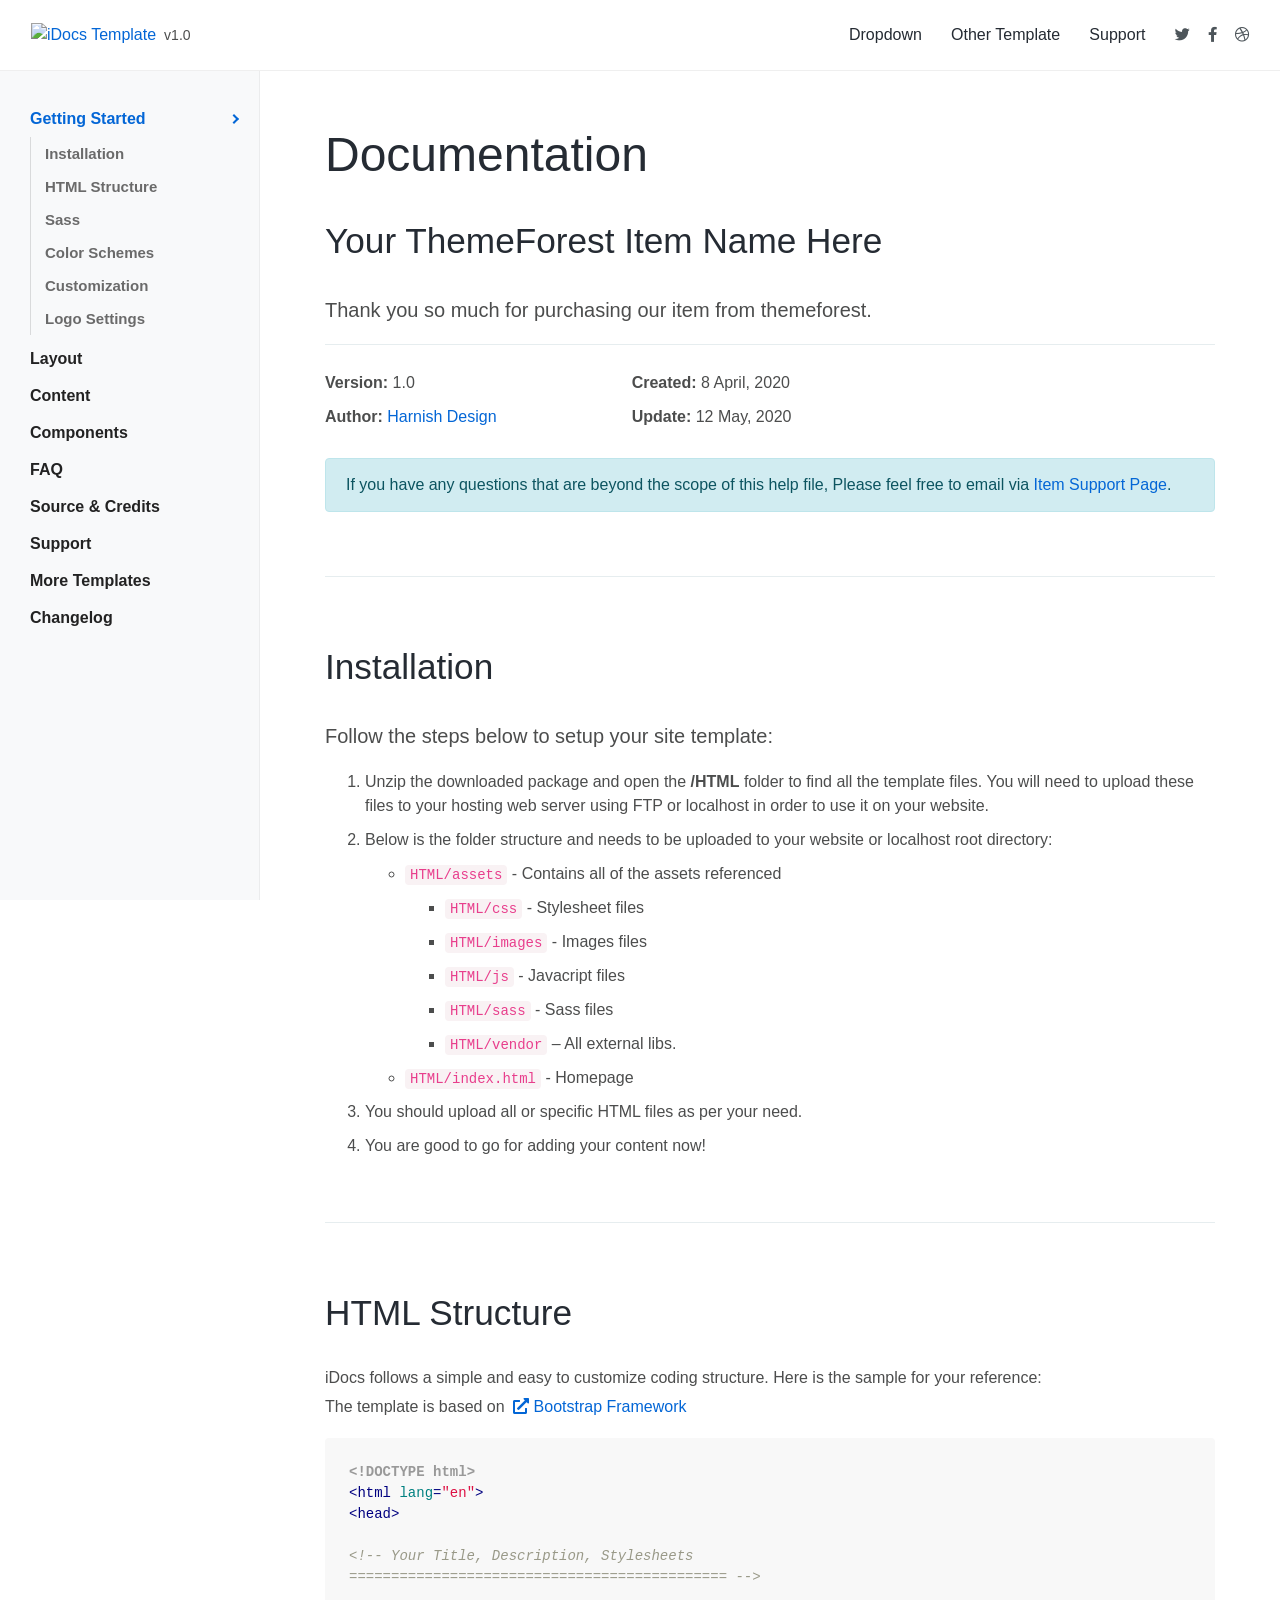
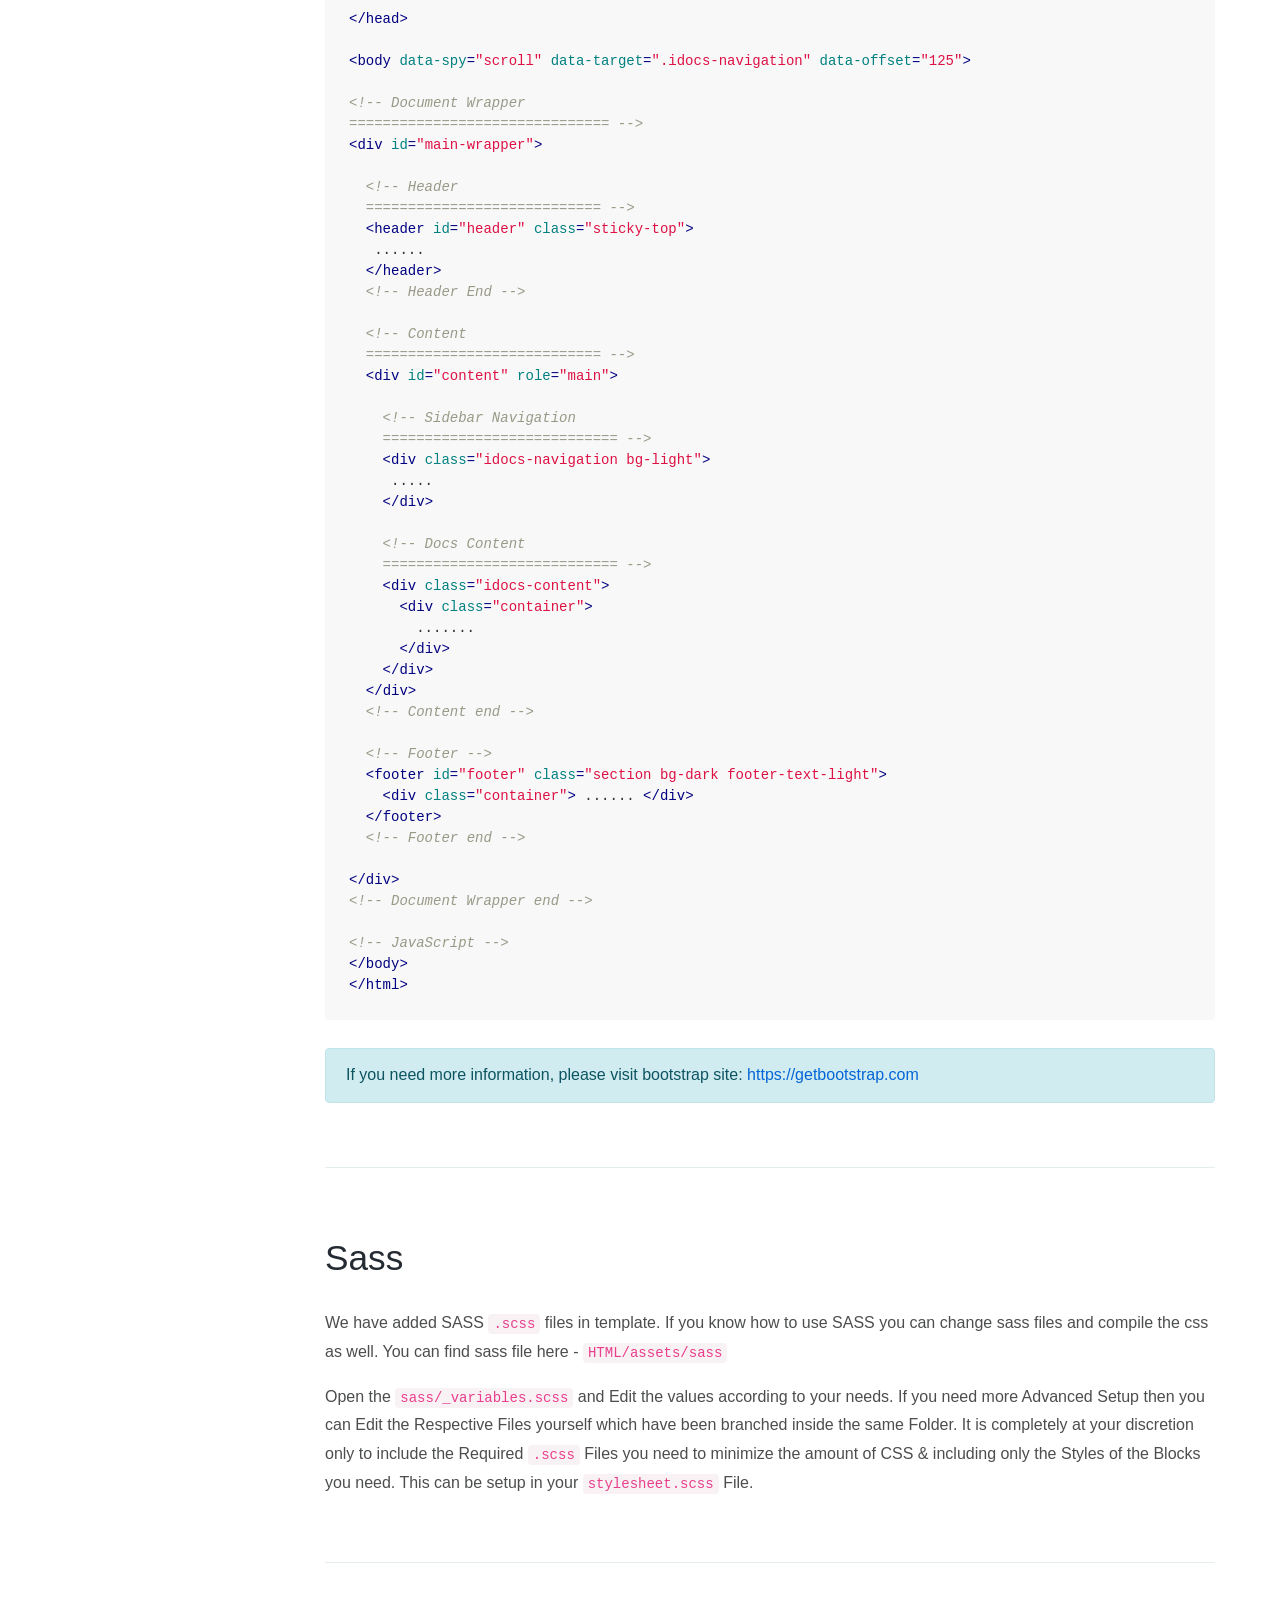
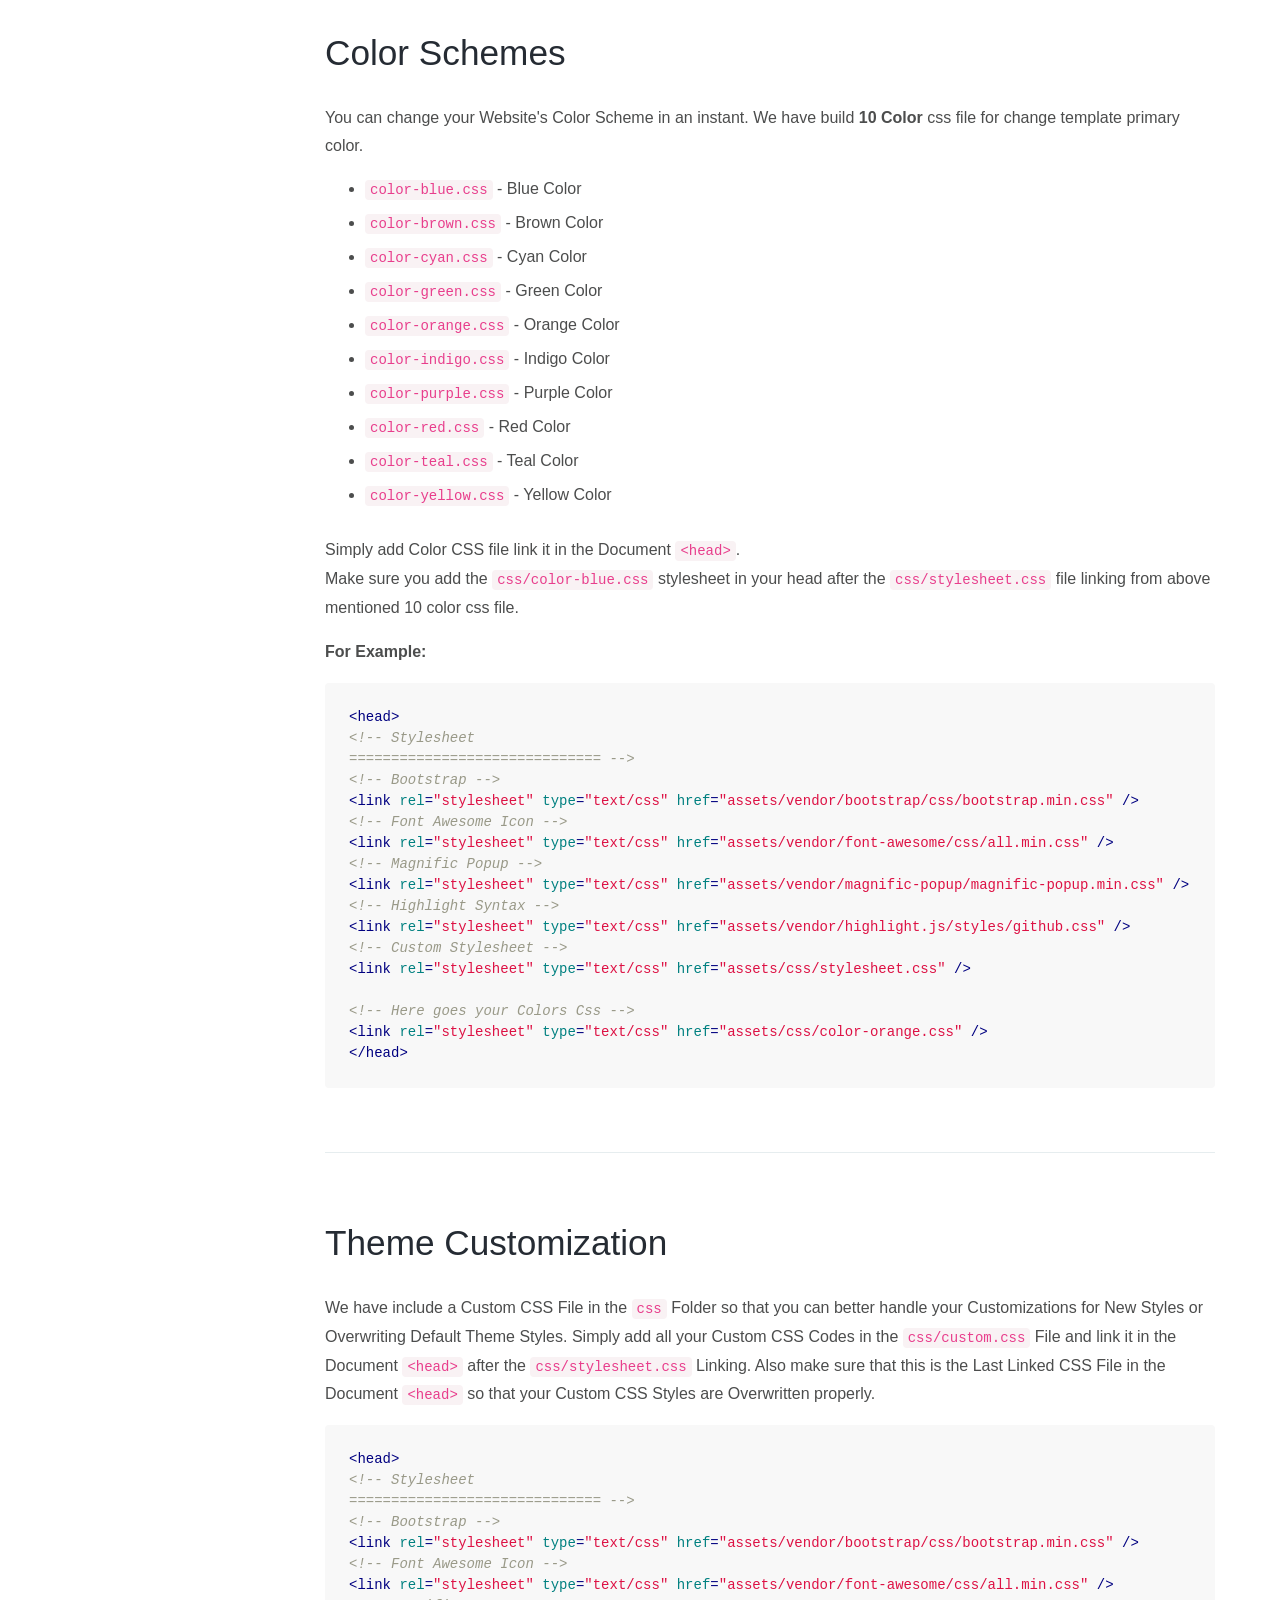
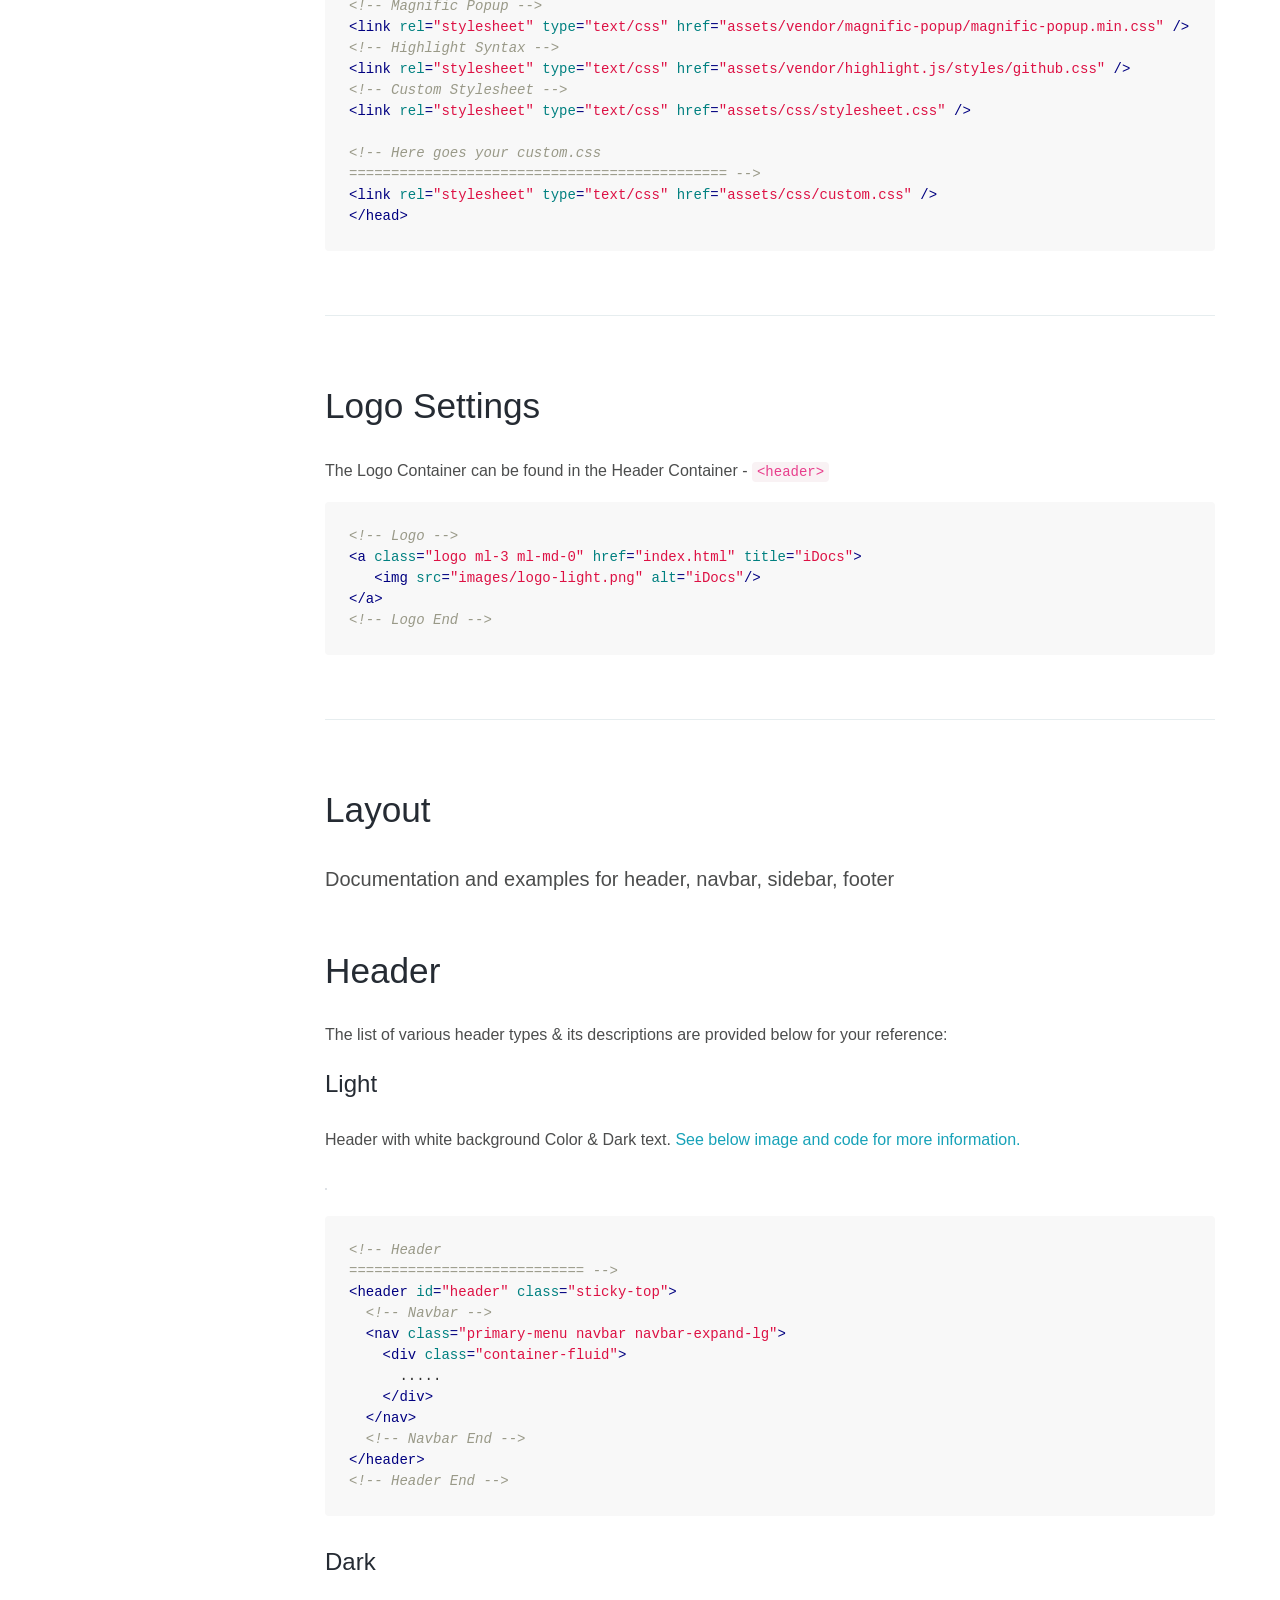
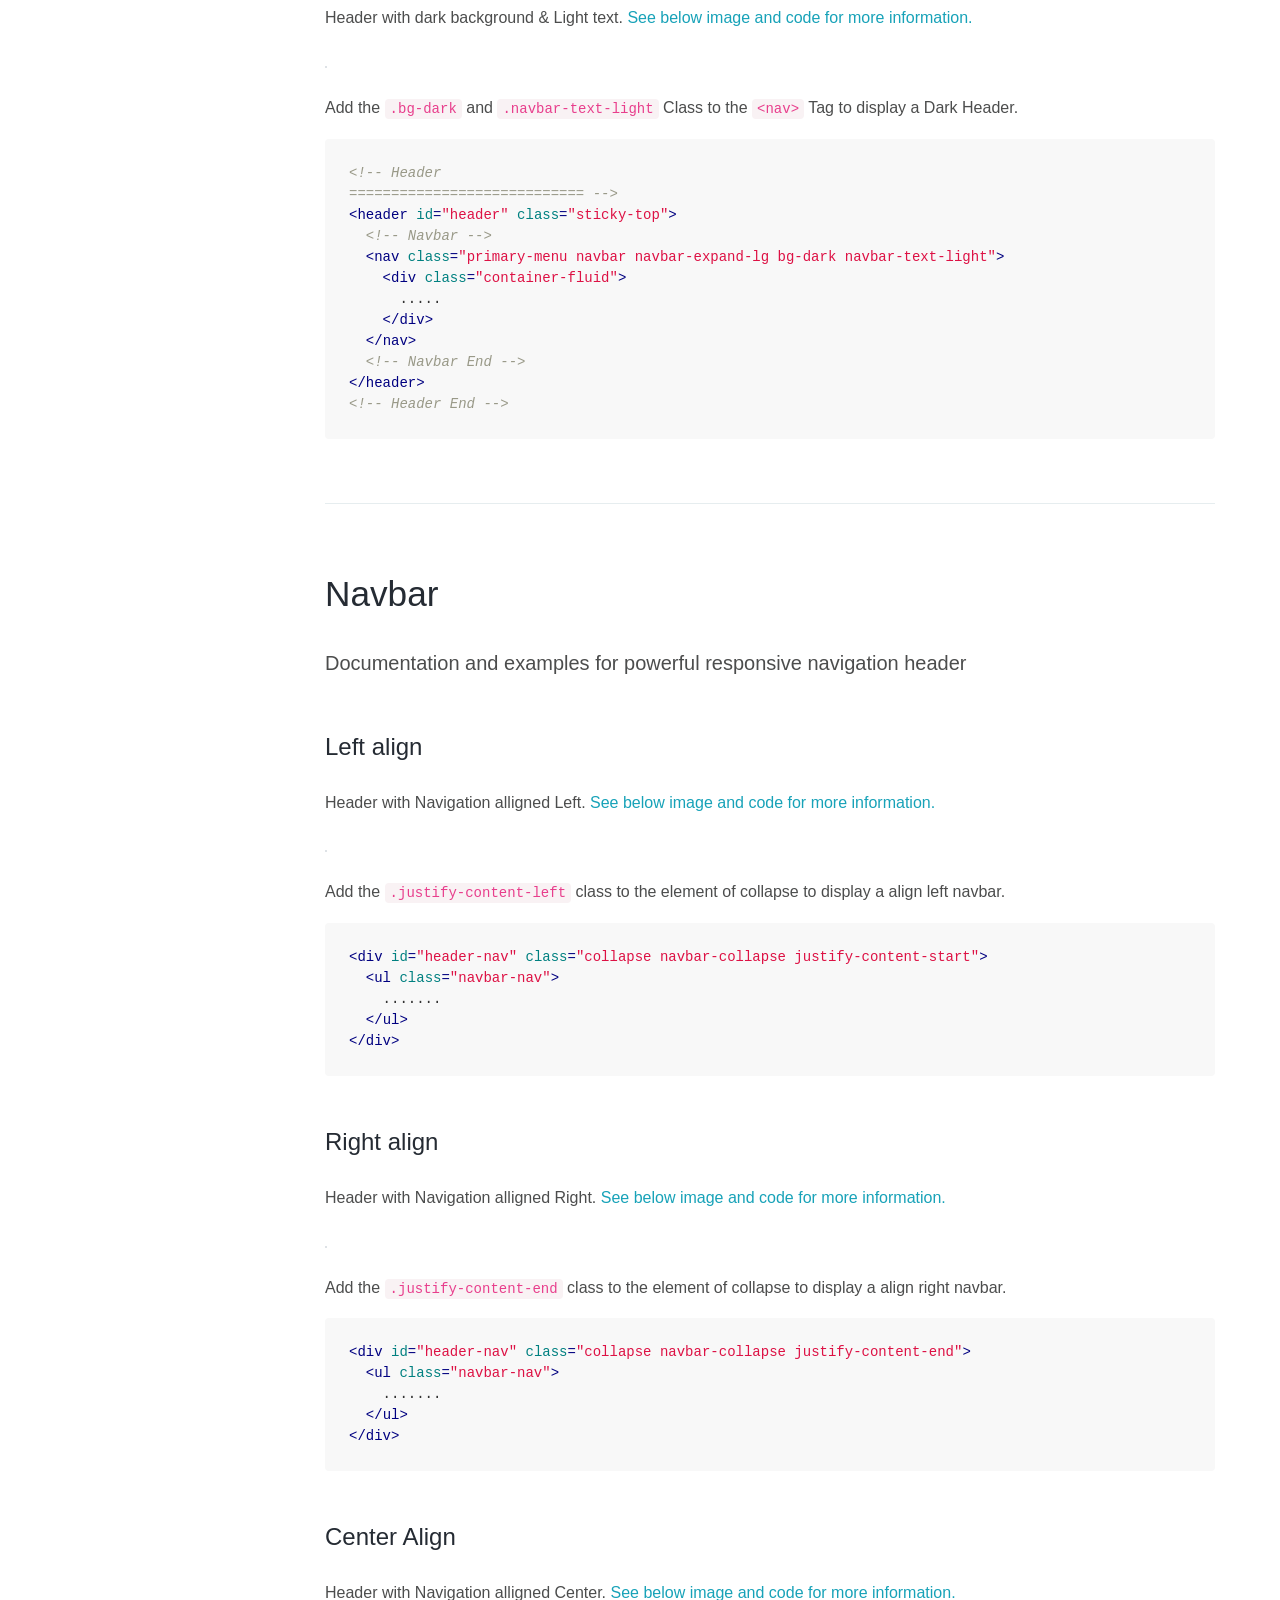
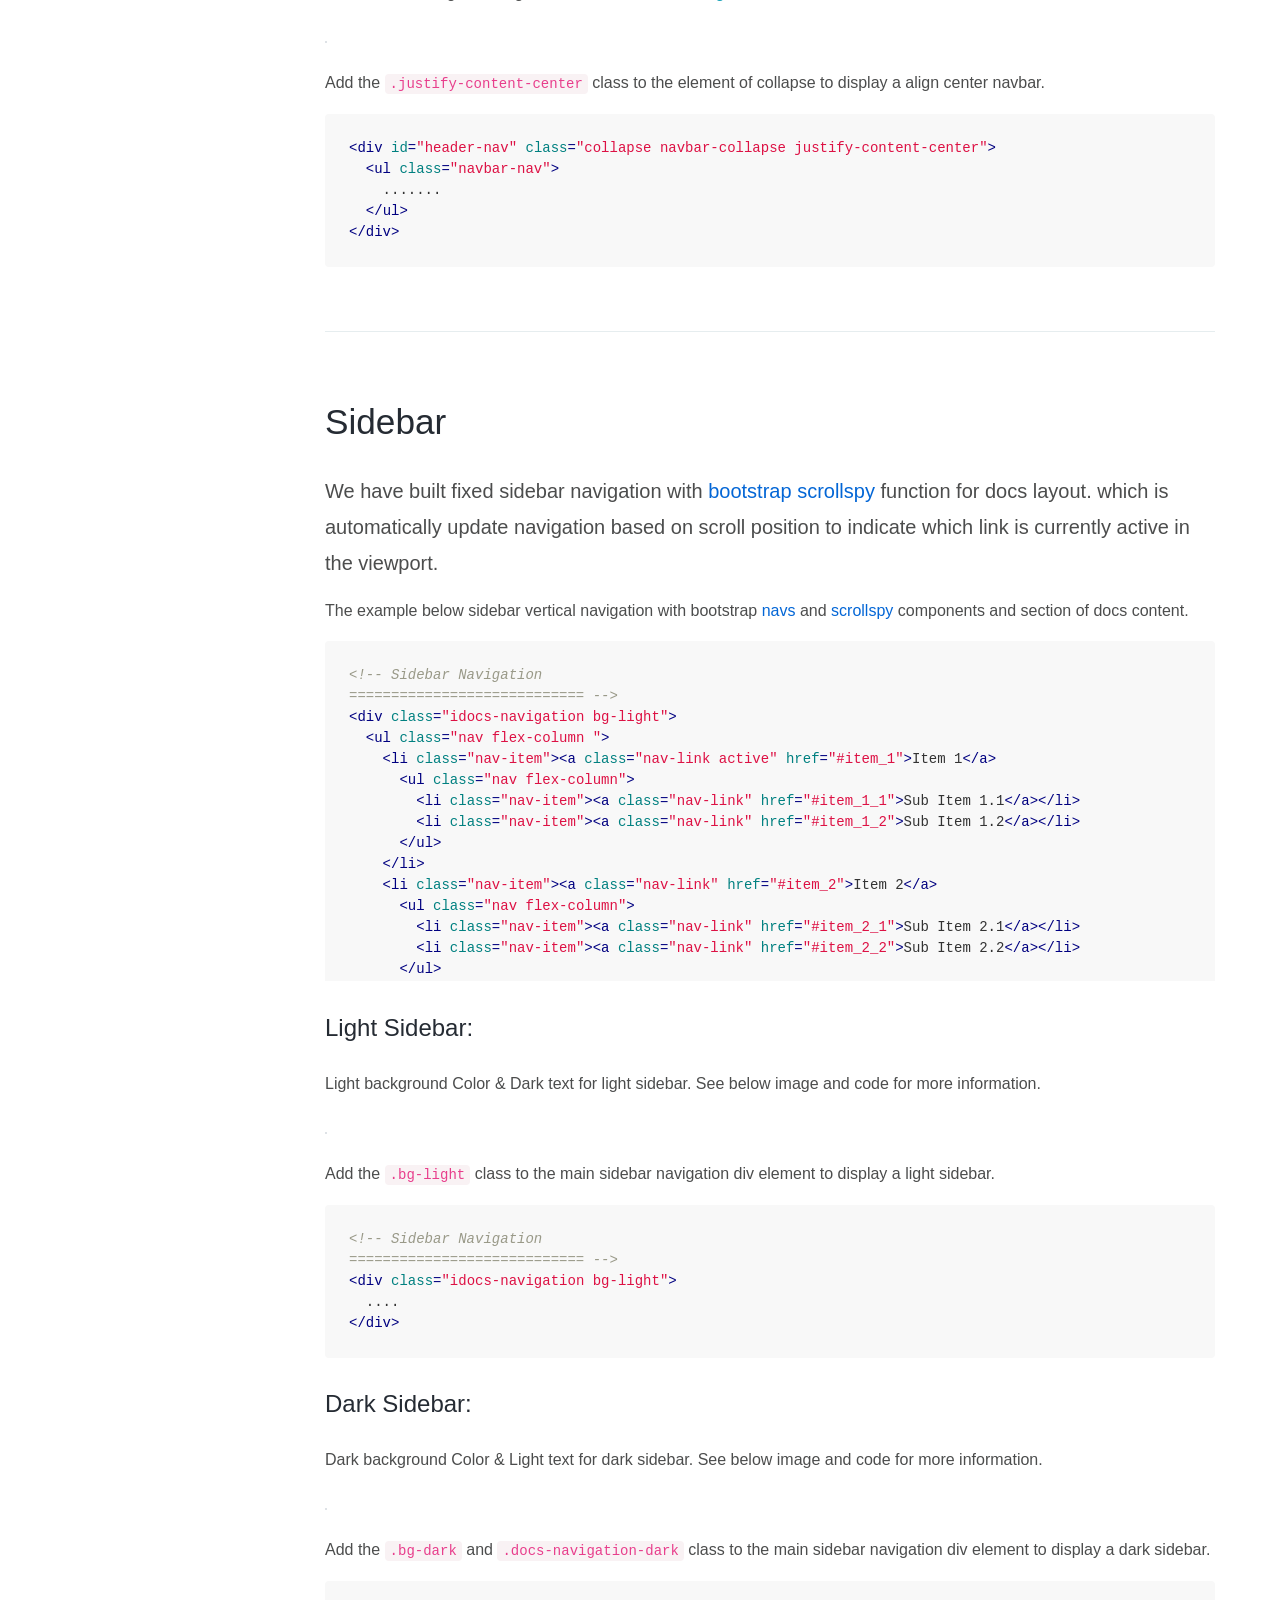
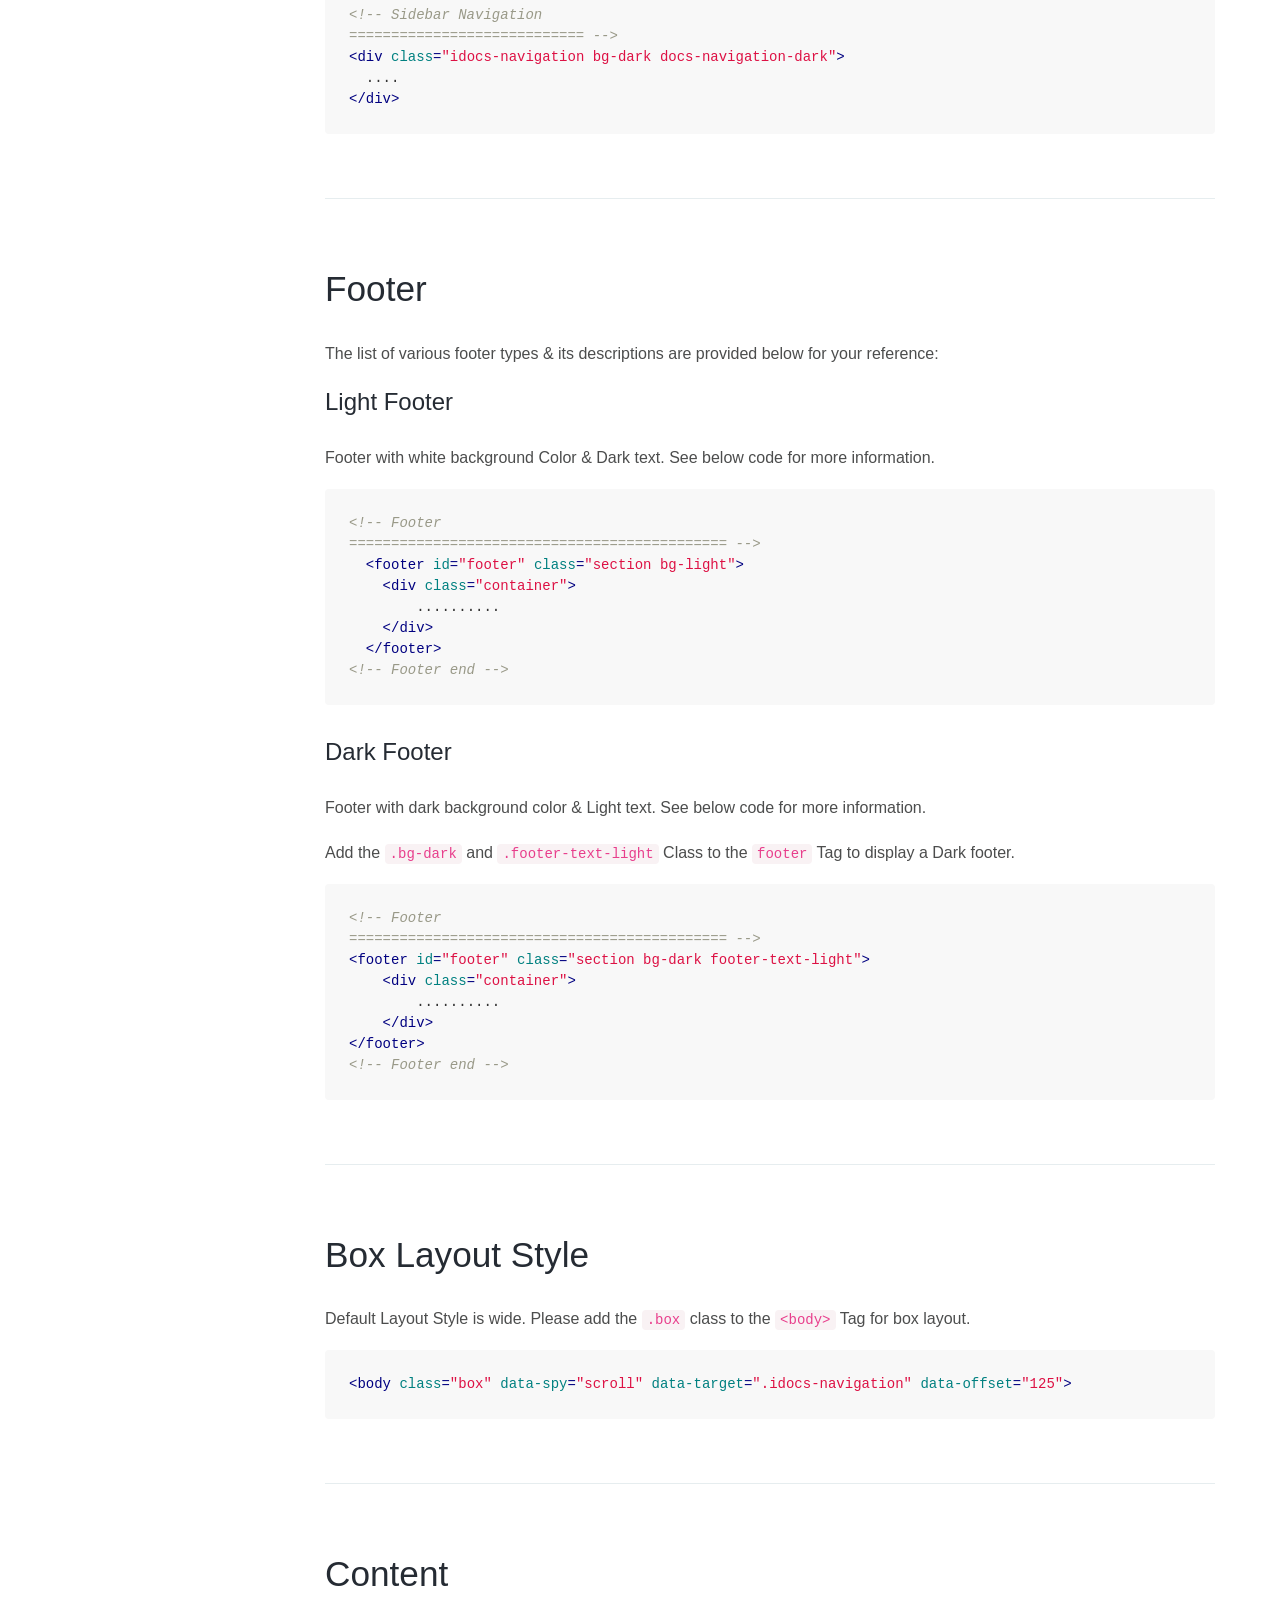
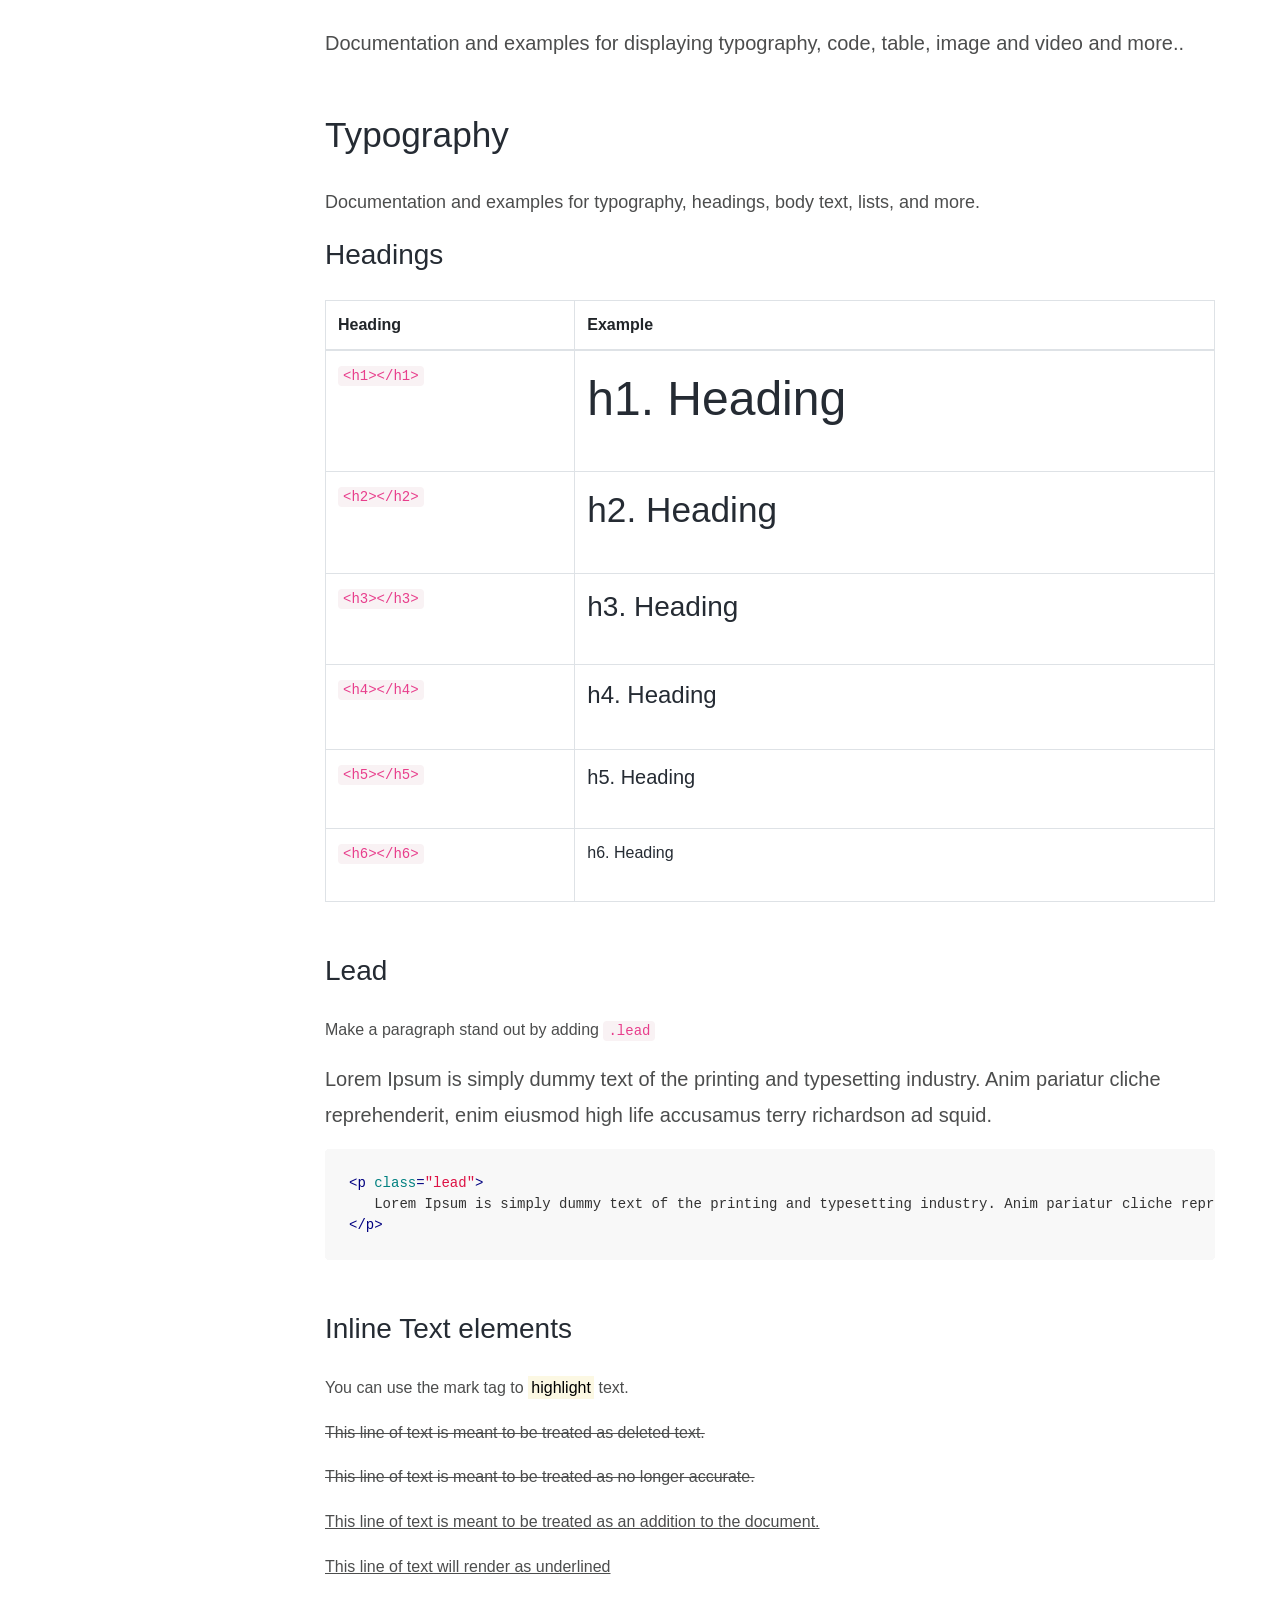
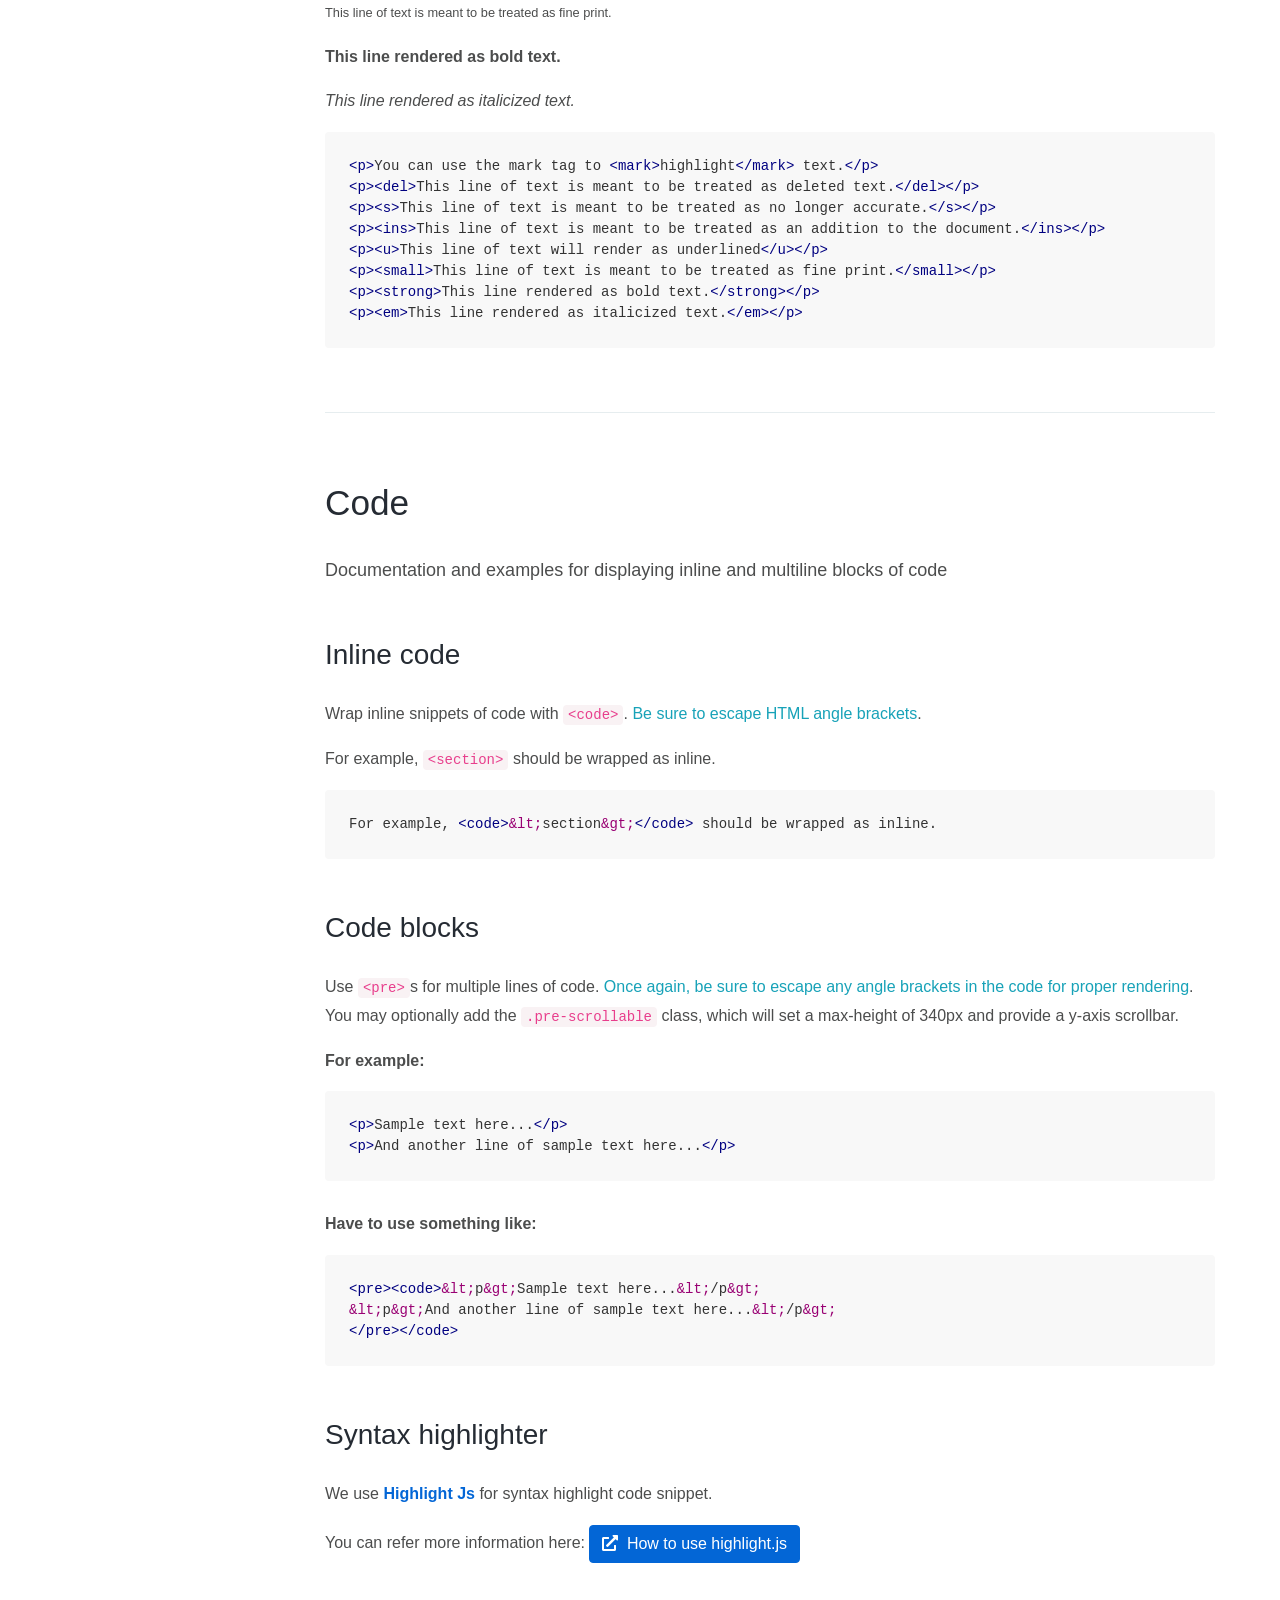
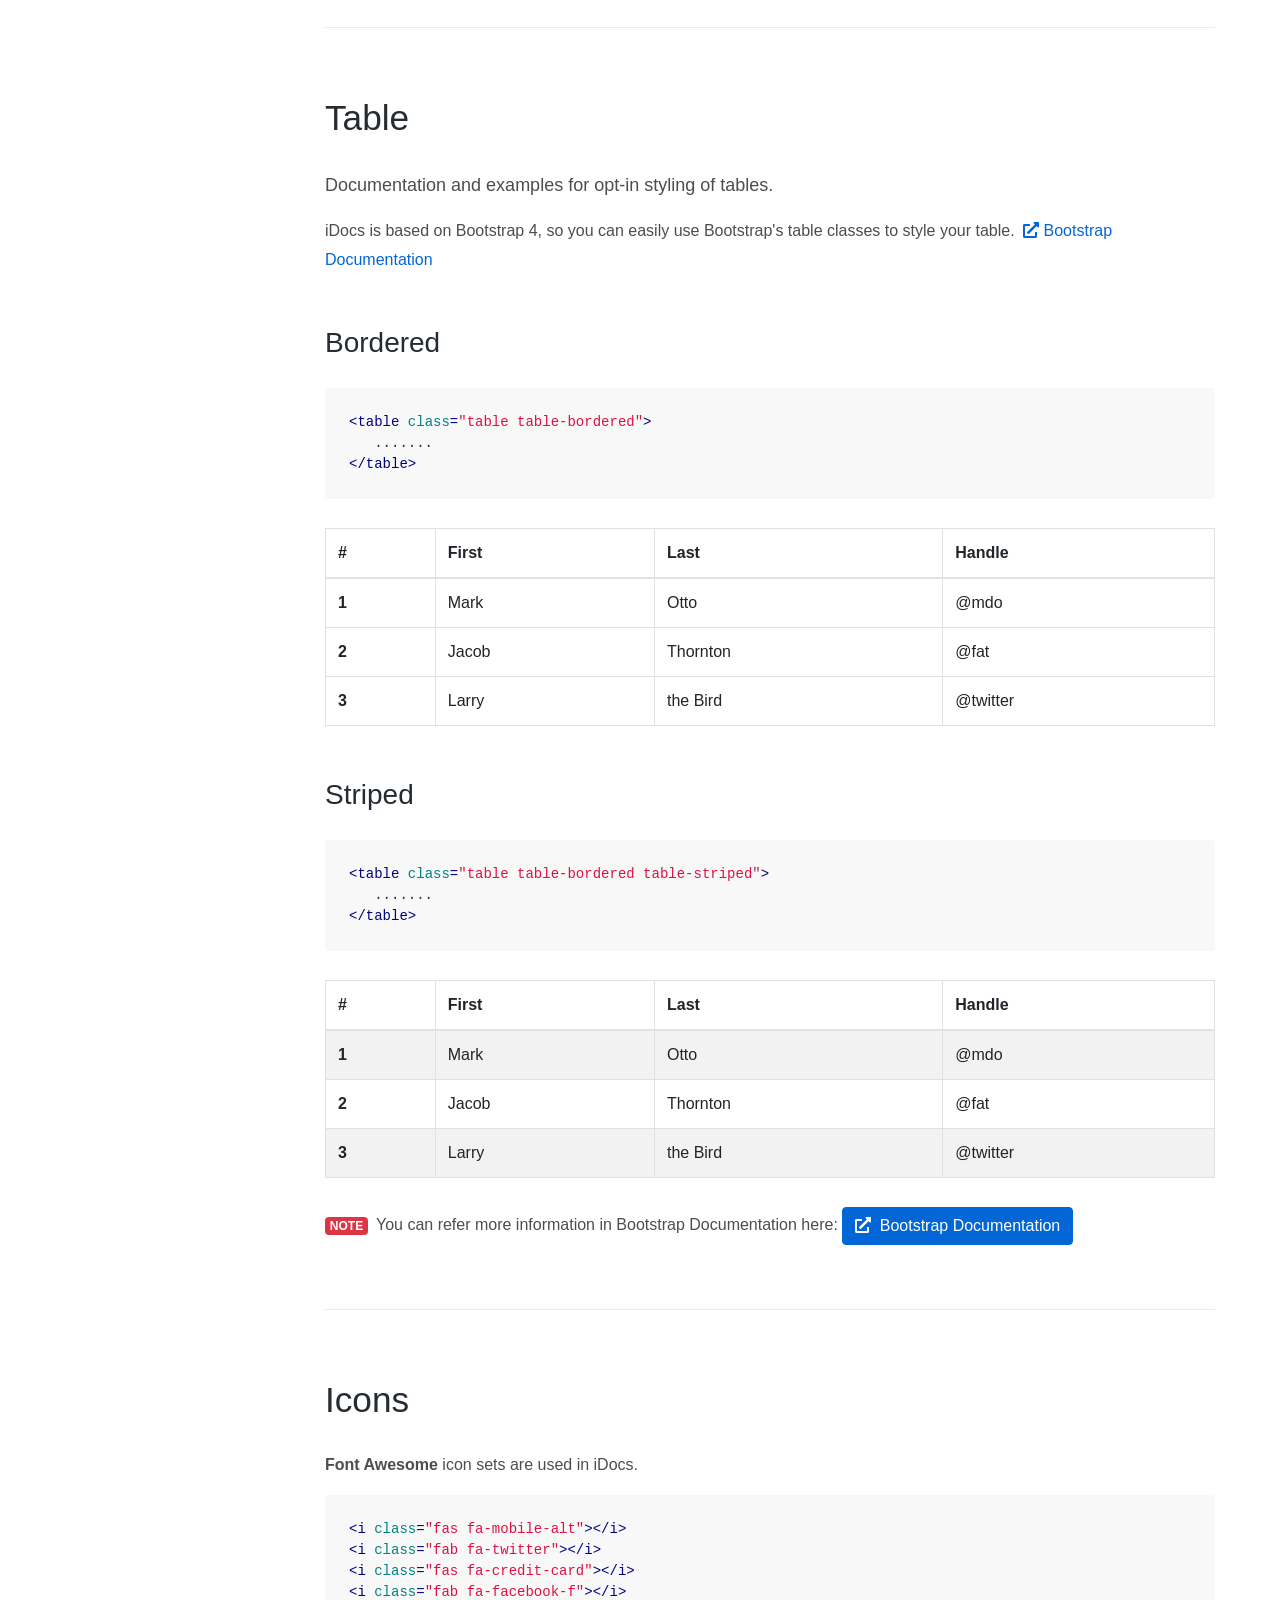
==== Windows10_Documentation/index.html @ 44c2a099 "Reformat HTML for improved readability and consistency Re-indented and reformatted demos.html and in" ====
<!DOCTYPE html>
<html lang="en">

<head>
    <meta charset="UTF-8" />
    <meta http-equiv="X-UA-Compatible" content="IE=edge">
    <meta name="viewport" content="width=device-width, initial-scale=1, minimum-scale=1.0, shrink-to-fit=no">
    <link href="assets/images/favicon.png" rel="icon" />
    <title>Documentation | Your ThemeForest item Name</title>
    <meta name="description" content="Your ThemeForest item Name and description">
    <meta name="author" content="harnishdesign.net">

    <!-- Stylesheet
    ============================== -->
    <!-- Bootstrap -->
    <link rel="stylesheet" type="text/css" href="assets/vendor/bootstrap/css/bootstrap.min.css" />
    <!-- Font Awesome Icon -->
    <link rel="stylesheet" type="text/css" href="assets/vendor/font-awesome/css/all.min.css" />
    <!-- Magnific Popup -->
    <link rel="stylesheet" type="text/css" href="assets/vendor/magnific-popup/magnific-popup.min.css" />
    <!-- Highlight Syntax -->
    <link rel="stylesheet" type="text/css" href="assets/vendor/highlight.js/styles/github.css" />
    <!-- Custom Stylesheet -->
    <link rel="stylesheet" type="text/css" href="assets/css/stylesheet.css" />
</head>

<body data-spy="scroll" data-target=".idocs-navigation" data-offset="125">

    <!-- Preloader -->
    <div class="preloader">
        <div class="lds-ellipsis">
            <div></div>
            <div></div>
            <div></div>
            <div></div>
        </div>
    </div>
    <!-- Preloader End -->

    <!-- Document Wrapper
=============================== -->
    <div id="main-wrapper">

        <!-- Header
  ============================ -->
        <header id="header" class="sticky-top">
            <!-- Navbar -->
            <nav class="primary-menu navbar navbar-expand-lg navbar-dropdown-dark">
                <div class="container-fluid">
                    <!-- Sidebar Toggler -->
                    <button id="sidebarCollapse" class="navbar-toggler d-block d-md-none"
                        type="button"><span></span><span class="w-75"></span><span class="w-50"></span></button>

                    <!-- Logo -->
                    <a class="logo ml-md-3" href="index.html" title="iDocs Template"> <img src="assets/images/logo.png"
                            alt="iDocs Template" /> </a>
                    <span class="text-2 ml-2">v1.0</span>
                    <!-- Logo End -->

                    <!-- Navbar Toggler -->
                    <button class="navbar-toggler ml-auto" type="button" data-toggle="collapse"
                        data-target="#header-nav"><span></span><span></span><span></span></button>

                    <div id="header-nav" class="collapse navbar-collapse justify-content-end">
                        <ul class="navbar-nav">
                            <li class="dropdown"> <a class="dropdown-toggle" href="#">Dropdown</a>
                                <ul class="dropdown-menu">
                                    <li><a class="dropdown-item" href="#">Action</a></li>
                                    <li class="dropdown"><a class="dropdown-item dropdown-toggle" href="#">Dropdown
                                            Action</a>
                                        <ul class="dropdown-menu">
                                            <li><a class="dropdown-item" href="index.html">Action</a></li>
                                            <li><a class="dropdown-item" href="feature-header-dark.html">Another
                                                    Action</a></li>
                                            <li><a class="dropdown-item" href="feature-header-primary.html">Something
                                                    Else Here</a></li>
                                            <li><a class="dropdown-item" href="index-2.html">Another Link</a></li>
                                        </ul>
                                    </li>
                                    <li><a class="dropdown-item" href="#">Another Action</a>
                                    <li><a class="dropdown-item" href="#">Something Else Here</a></li>
                                </ul>
                            </li>
                            <li><a target="_blank"
                                    href="https://themeforest.net/user/harnishdesign/portfolio?ref=HarnishDesign">Other
                                    Template</a></li>
                            <li><a target="_blank"
                                    href="https://themeforest.net/user/harnishdesign/#contact?ref=HarnishDesign">Support</a>
                            </li>
                        </ul>
                    </div>
                    <ul class="social-icons social-icons-sm ml-lg-2 mr-2">
                        <li class="social-icons-twitter"><a data-toggle="tooltip"
                                href="http://www.twitter.com/harnishdesign/" target="_blank" title=""
                                data-original-title="Twitter"><i class="fab fa-twitter"></i></a></li>
                        <li class="social-icons-facebook"><a data-toggle="tooltip"
                                href="http://www.facebook.com/harnishdesign/" target="_blank" title=""
                                data-original-title="Facebook"><i class="fab fa-facebook-f"></i></a></li>
                        <li class="social-icons-dribbble"><a data-toggle="tooltip"
                                href="http://www.dribbble.com/harnishdesign/" target="_blank" title=""
                                data-original-title="Dribbble"><i class="fab fa-dribbble"></i></a></li>
                    </ul>
                </div>
            </nav>
            <!-- Navbar End -->
        </header>
        <!-- Header End -->

        <!-- Content
  ============================ -->
        <div id="content" role="main">

            <!-- Sidebar Navigation
	============================ -->
            <div class="idocs-navigation bg-light">
                <ul class="nav flex-column ">
                    <li class="nav-item"><a class="nav-link active" href="#idocs_start">Getting Started</a>
                        <ul class="nav flex-column">
                            <li class="nav-item"><a class="nav-link" href="#idocs_installation">Installation</a></li>
                            <li class="nav-item"><a class="nav-link" href="#idocs_html_structure">HTML Structure</a>
                            </li>
                            <li class="nav-item"><a class="nav-link" href="#idocs_sass">Sass</a></li>
                            <li class="nav-item"><a class="nav-link" href="#idocs_color_schemes">Color Schemes</a></li>
                            <li class="nav-item"><a class="nav-link" href="#idocs_theme_customization">Customization</a>
                            </li>
                            <li class="nav-item"><a class="nav-link" href="#idocs_logo_settings">Logo Settings</a></li>
                        </ul>
                    </li>
                    <li class="nav-item"><a class="nav-link" href="#idocs_layout">Layout</a>
                        <ul class="nav flex-column">
                            <li class="nav-item"><a class="nav-link" href="#idocs_header">Header</a></li>
                            <li class="nav-item"><a class="nav-link" href="#idocs_navbar">Navbar</a></li>
                            <li class="nav-item"><a class="nav-link" href="#idocs_sidebar">Sidebar</a></li>
                            <li class="nav-item"><a class="nav-link" href="#idocs_footer">Footer</a></li>
                            <li class="nav-item"><a class="nav-link" href="#idocs_box_layout">Box Layout</a></li>
                        </ul>
                    </li>
                    <li class="nav-item"><a class="nav-link" href="#idocs_content">Content</a>
                        <ul class="nav flex-column">
                            <li class="nav-item"><a class="nav-link" href="#idocs_typography">Typography</a></li>
                            <li class="nav-item"><a class="nav-link" href="#idocs_code">Code</a></li>
                            <li class="nav-item"><a class="nav-link" href="#idocs_table">Table</a></li>
                            <li class="nav-item"><a class="nav-link" href="#idocs_icons">Icons</a></li>
                            <li class="nav-item"><a class="nav-link" href="#idocs_image">Image</a></li>
                            <li class="nav-item"><a class="nav-link" href="#idocs_video">Video</a></li>
                        </ul>
                    </li>
                    <li class="nav-item"><a class="nav-link" href="#idocs_components">Components</a>
                        <ul class="nav flex-column">
                            <li class="nav-item"><a class="nav-link" href="#idocs_accordion">Accordion</a></li>
                            <li class="nav-item"><a class="nav-link" href="#idocs_tabs">Tabs</a></li>
                            <li class="nav-item"><a class="nav-link" href="#idocs_social_icon">Social Icon</a></li>
                            <li class="nav-item"><a class="nav-link" href="#idocs_helper_classes">Helper Classes</a>
                            </li>
                        </ul>
                    </li>
                    <li class="nav-item"><a class="nav-link" href="#idocs_faq">FAQ</a></li>
                    <li class="nav-item"><a class="nav-link" href="#idocs_source_credits">Source & Credits</a></li>
                    <li class="nav-item"><a class="nav-link" href="#idocs_support">Support</a></li>
                    <li class="nav-item"><a class="nav-link" href="#idocs_templates">More Templates</a></li>
                    <li class="nav-item"><a class="nav-link" href="#idocs_changelog">Changelog</a>
                        <ul class="nav flex-column">
                            <li class="nav-item"><a class="nav-link" href="#v1-1">v1.1</a></li>
                            <li class="nav-item"><a class="nav-link" href="#v1-0">v1.0</a></li>
                        </ul>
                    </li>
                </ul>
            </div>

            <!-- Docs Content
	============================ -->
            <div class="idocs-content">
                <div class="container">

                    <!-- Getting Started
		============================ -->
                    <section id="idocs_start">
                        <h1>Documentation</h1>
                        <h2>Your ThemeForest Item Name Here</h2>
                        <p class="lead">Thank you so much for purchasing our item from themeforest.</p>
                        <hr>
                        <div class="row">
                            <div class="col-sm-6 col-lg-4">
                                <ul class="list-unstyled">
                                    <li><strong>Version:</strong> 1.0</li>
                                    <li><strong>Author:</strong> <a href="http://www.harnishdesign.net"
                                            target="_blank">Harnish Design</a></li>
                                </ul>
                            </div>
                            <div class="col-sm-6 col-lg-4">
                                <ul class="list-unstyled">
                                    <li><strong class="font-weight-700">Created:</strong> 8 April, 2020</li>
                                    <li><strong>Update:</strong> 12 May, 2020</li>
                                </ul>
                            </div>
                        </div>
                        <p class="alert alert-info">If you have any questions that are beyond the scope of this help
                            file, Please feel free to email via <a target="_blank"
                                href="https://themeforest.net/user/harnishdesign/#contact?ref=HarnishDesign">Item
                                Support Page</a>.</p>
                    </section>

                    <hr class="divider">

                    <!-- Installation
		============================ -->
                    <section id="idocs_installation">
                        <h2>Installation</h2>
                        <p class="lead">Follow the steps below to setup your site template:</p>
                        <ol>
                            <li>Unzip the downloaded package and open the <strong>/HTML</strong> folder to find all the
                                template files. You will need to upload these files to your hosting web server using FTP
                                or localhost in order to use it on your website.</li>
                            <li>Below is the folder structure and needs to be uploaded to your website or localhost root
                                directory:
                                <ul>
                                    <li><code>HTML/assets</code> - Contains all of the assets referenced
                                        <ul>
                                            <li><code>HTML/css</code> - Stylesheet files</li>
                                            <li><code>HTML/images</code> - Images files</li>
                                            <li><code>HTML/js</code> - Javacript files</li>
                                            <li><code>HTML/sass</code> - Sass files</li>
                                            <li><code>HTML/vendor</code> – All external libs.</li>
                                        </ul>
                                    </li>
                                    <li><code>HTML/index.html</code> - Homepage
                                </ul>
                            </li>
                            <li>You should upload all or specific HTML files as per your need.</li>
                            <li>You are good to go for adding your content now!</li>
                        </ol>
                    </section>

                    <hr class="divider">

                    <!-- HTML Structure
		============================ -->
                    <section id="idocs_html_structure">
                        <h2>HTML Structure</h2>
                        <p>iDocs follows a simple and easy to customize coding structure. Here is the sample for your
                            reference:<br>
                            The template is based on <a class="ml-1" target="_blank" href="https://getbootstrap.com/"><i
                                    class="fas fa-external-link-alt"></i> Bootstrap Framework</a></p>
                        <pre><code class="html">&lt;!DOCTYPE html&gt;
&lt;html lang=&quot;en&quot;&gt;
&lt;head&gt;

&lt;!-- Your Title, Description, Stylesheets
============================================= --&gt;

&lt;/head&gt;

&lt;body data-spy=&quot;scroll&quot; data-target=&quot;.idocs-navigation&quot; data-offset=&quot;125&quot;&gt;

&lt;!-- Document Wrapper
=============================== --&gt;
&lt;div id=&quot;main-wrapper&quot;&gt;

  &lt;!-- Header
  ============================ --&gt;
  &lt;header id=&quot;header&quot; class=&quot;sticky-top&quot;&gt;
   ......
  &lt;/header&gt;
  &lt;!-- Header End --&gt;

  &lt;!-- Content
  ============================ --&gt;
  &lt;div id=&quot;content&quot; role=&quot;main&quot;&gt;

    &lt;!-- Sidebar Navigation
    ============================ --&gt;
    &lt;div class=&quot;idocs-navigation bg-light&quot;&gt;
     .....
    &lt;/div&gt;

    &lt;!-- Docs Content
    ============================ --&gt;
    &lt;div class=&quot;idocs-content&quot;&gt;
      &lt;div class=&quot;container&quot;&gt;
        .......
      &lt;/div&gt;
    &lt;/div&gt;
  &lt;/div&gt;
  &lt;!-- Content end --&gt;

  &lt;!-- Footer --&gt;
  &lt;footer id=&quot;footer&quot; class=&quot;section bg-dark footer-text-light&quot;&gt;
    &lt;div class=&quot;container&quot;&gt; ...... &lt;/div&gt;
  &lt;/footer&gt;
  &lt;!-- Footer end --&gt;

&lt;/div&gt;
&lt;!-- Document Wrapper end --&gt;

&lt;!-- JavaScript --&gt;
&lt;/body&gt;
&lt;/html&gt;</code></pre>
                        <p class="alert alert-info">If you need more information, please visit bootstrap site: <a
                                target="_blank"
                                href="https://getbootstrap.com/docs/4.4/layout/grid/">https://getbootstrap.com</a></p>
                    </section>

                    <hr class="divider">

                    <!-- Sass
		============================ -->
                    <section id="idocs_sass">
                        <h2>Sass</h2>
                        <p>We have added SASS <code>.scss</code> files in template. If you know how to use SASS you can
                            change sass files and compile the css as well.
                            You can find sass file here - <code>HTML/assets/sass</code></p>
                        <p>Open the <code>sass/_variables.scss</code> and Edit the values according to your needs. If
                            you need more Advanced Setup then you can Edit the Respective Files yourself which have been
                            branched inside the same Folder. It is completely at your discretion only to include the
                            Required <code>.scss</code> Files you need to minimize the amount of CSS & including only
                            the Styles of the Blocks you need. This can be setup in your <code>stylesheet.scss</code>
                            File.</p>
                    </section>

                    <hr class="divider">

                    <!-- Color Schemes
		============================ -->
                    <section id="idocs_color_schemes">
                        <h2>Color Schemes</h2>
                        <p>You can change your Website's Color Scheme in an instant. We have build <strong>10
                                Color</strong> css file for change template primary color.</p>
                        <ul>
                            <li><code>color-blue.css</code> - Blue Color</li>
                            <li><code>color-brown.css</code> - Brown Color</li>
                            <li><code>color-cyan.css</code> - Cyan Color</li>
                            <li><code>color-green.css</code> - Green Color</li>
                            <li><code>color-orange.css</code> - Orange Color</li>
                            <li><code>color-indigo.css</code> - Indigo Color</li>
                            <li><code>color-purple.css</code> - Purple Color</li>
                            <li><code>color-red.css</code> - Red Color</li>
                            <li><code>color-teal.css</code> - Teal Color</li>
                            <li><code>color-yellow.css</code> - Yellow Color</li>
                        </ul>
                        <p>Simply add Color CSS file link it in the Document <code>&lt;head&gt;</code>.<br>
                            Make sure you add the <code>css/color-blue.css</code> stylesheet in your head after the
                            <code>css/stylesheet.css</code> file linking from above mentioned 10 color css file.
                        </p>
                        <p><strong>For Example:</strong></p>
                        <pre><code class="html">&lt;head&gt;
&lt;!-- Stylesheet
============================== --&gt;
&lt;!-- Bootstrap --&gt;
&lt;link rel=&quot;stylesheet&quot; type=&quot;text/css&quot; href=&quot;assets/vendor/bootstrap/css/bootstrap.min.css&quot; /&gt;
&lt;!-- Font Awesome Icon --&gt;
&lt;link rel=&quot;stylesheet&quot; type=&quot;text/css&quot; href=&quot;assets/vendor/font-awesome/css/all.min.css&quot; /&gt;
&lt;!-- Magnific Popup --&gt;
&lt;link rel=&quot;stylesheet&quot; type=&quot;text/css&quot; href=&quot;assets/vendor/magnific-popup/magnific-popup.min.css&quot; /&gt;
&lt;!-- Highlight Syntax --&gt;
&lt;link rel=&quot;stylesheet&quot; type=&quot;text/css&quot; href=&quot;assets/vendor/highlight.js/styles/github.css&quot; /&gt;
&lt;!-- Custom Stylesheet --&gt;
&lt;link rel=&quot;stylesheet&quot; type=&quot;text/css&quot; href=&quot;assets/css/stylesheet.css&quot; /&gt;

&lt;!-- Here goes your Colors Css --&gt;
&lt;link rel=&quot;stylesheet&quot; type=&quot;text/css&quot; href=&quot;assets/css/color-orange.css&quot; /&gt;
&lt;/head&gt;</code></pre>
                    </section>

                    <hr class="divider">

                    <!-- Customization
		============================ -->
                    <section id="idocs_theme_customization">
                        <h2>Theme Customization</h2>
                        <p>We have include a Custom CSS File in the <code>css</code> Folder so that you can better
                            handle your Customizations for New Styles or
                            Overwriting Default Theme Styles. Simply add all your Custom CSS Codes in the
                            <code>css/custom.css</code> File and link it in the Document <code>&lt;head&gt;</code> after
                            the <code>css/stylesheet.css</code> Linking. Also make sure that this is the Last Linked CSS
                            File in the Document <code>&lt;head&gt;</code> so that your Custom CSS Styles are
                            Overwritten properly.
                        </p>
                        <pre><code class="html">&lt;head&gt;
&lt;!-- Stylesheet
============================== --&gt;
&lt;!-- Bootstrap --&gt;
&lt;link rel=&quot;stylesheet&quot; type=&quot;text/css&quot; href=&quot;assets/vendor/bootstrap/css/bootstrap.min.css&quot; /&gt;
&lt;!-- Font Awesome Icon --&gt;
&lt;link rel=&quot;stylesheet&quot; type=&quot;text/css&quot; href=&quot;assets/vendor/font-awesome/css/all.min.css&quot; /&gt;
&lt;!-- Magnific Popup --&gt;
&lt;link rel=&quot;stylesheet&quot; type=&quot;text/css&quot; href=&quot;assets/vendor/magnific-popup/magnific-popup.min.css&quot; /&gt;
&lt;!-- Highlight Syntax --&gt;
&lt;link rel=&quot;stylesheet&quot; type=&quot;text/css&quot; href=&quot;assets/vendor/highlight.js/styles/github.css&quot; /&gt;
&lt;!-- Custom Stylesheet --&gt;
&lt;link rel=&quot;stylesheet&quot; type=&quot;text/css&quot; href=&quot;assets/css/stylesheet.css&quot; /&gt;

&lt;!-- Here goes your custom.css
============================================= --&gt;
&lt;link rel=&quot;stylesheet&quot; type=&quot;text/css&quot; href=&quot;assets/css/custom.css&quot; /&gt;
&lt;/head&gt;</code></pre>
                    </section>

                    <hr class="divider">

                    <!-- Logo Settings
		============================ -->
                    <section id="idocs_logo_settings">
                        <h2>Logo Settings</h2>
                        <p>The Logo Container can be found in the Header Container - <code>&lt;header&gt;</code></p>
                        <pre><code class="html">&lt;!-- Logo --&gt;
&lt;a class=&quot;logo ml-3 ml-md-0&quot; href=&quot;index.html&quot; title=&quot;iDocs&quot;&gt;
   &lt;img src=&quot;images/logo-light.png&quot; alt=&quot;iDocs&quot;/&gt;
&lt;/a&gt;
&lt;!-- Logo End --&gt;
</code></pre>
                    </section>


                    <hr class="divider">

                    <!-- Layout
		============================ -->
                    <section id="idocs_layout">
                        <h2>Layout</h2>
                        <p class="lead mb-5">Documentation and examples for header, navbar, sidebar, footer</p>
                    </section>


                    <!-- Header
		============================ -->
                    <section id="idocs_header">
                        <h2>Header</h2>
                        <p>The list of various header types & its descriptions are provided below for your reference:
                        </p>

                        <h4>Light</h4>
                        <p>Header with white background Color & Dark text. <span class="text-info">See below image and
                                code for more information.</span></p>
                        <p><a class="popup-img" href="assets/images/header-light.jpg"><img class="img-fluid border"
                                    src="assets/images/header-light.jpg" alt=""></a></p>
                        <pre><code class="html">&lt;!-- Header
============================ --&gt;
&lt;header id=&quot;header&quot; class=&quot;sticky-top&quot;&gt;
  &lt;!-- Navbar --&gt;
  &lt;nav class=&quot;primary-menu navbar navbar-expand-lg&quot;&gt;
    &lt;div class=&quot;container-fluid&quot;&gt;
      .....
    &lt;/div&gt;
  &lt;/nav&gt;
  &lt;!-- Navbar End --&gt;
&lt;/header&gt;
&lt;!-- Header End --&gt;
</code></pre>

                        <h4>Dark</h4>
                        <p>Header with dark background & Light text. <span class="text-info">See below image and code
                                for more information.</span></p>
                        <p><a class="popup-img" href="assets/images/header-dark.jpg"><img class="img-fluid border"
                                    src="assets/images/header-dark.jpg" alt=""></a></p>
                        <p>Add the <code>.bg-dark</code> and <code>.navbar-text-light</code> Class to the
                            <code>&lt;nav&gt;</code> Tag to display a Dark Header.
                        </p>
                        <pre><code class="html">&lt;!-- Header
============================ --&gt;
&lt;header id=&quot;header&quot; class=&quot;sticky-top&quot;&gt;
  &lt;!-- Navbar --&gt;
  &lt;nav class=&quot;primary-menu navbar navbar-expand-lg bg-dark navbar-text-light&quot;&gt;
    &lt;div class=&quot;container-fluid&quot;&gt;
      .....
    &lt;/div&gt;
  &lt;/nav&gt;
  &lt;!-- Navbar End --&gt;
&lt;/header&gt;
&lt;!-- Header End --&gt;
</code></pre>
                    </section>

                    <hr class="divider">

                    <!-- Navbar
		============================ -->
                    <section id="idocs_navbar">
                        <h2>Navbar</h2>
                        <p class="lead">Documentation and examples for powerful responsive navigation header</p>
                        <h4 class="mt-5">Left align</h4>
                        <p>Header with Navigation alligned Left. <span class="text-info">See below image and code for
                                more information.</span></p>
                        <p><a class="popup-img" href="assets/images/navbar-left.jpg"><img class="img-fluid border"
                                    src="assets/images/navbar-left.jpg" alt=""></a></p>
                        <p>Add the <code>.justify-content-left</code> class to the element of collapse to display a
                            align left navbar.</p>
                        <pre><code class="html">&lt;div id=&quot;header-nav&quot; class=&quot;collapse navbar-collapse justify-content-start&quot;&gt;
  &lt;ul class=&quot;navbar-nav&quot;&gt;
    .......
  &lt;/ul&gt;
&lt;/div&gt;
</code></pre>

                        <h4 class="mt-5">Right align</h4>
                        <p>Header with Navigation alligned Right. <span class="text-info">See below image and code for
                                more information.</span></p>
                        <p><a class="popup-img" href="assets/images/navbar-right.jpg"><img class="img-fluid border"
                                    src="assets/images/navbar-left.jpg" alt=""></a></p>
                        <p>Add the <code>.justify-content-end</code> class to the element of collapse to display a align
                            right navbar.</p>
                        <pre><code class="html">&lt;div id=&quot;header-nav&quot; class=&quot;collapse navbar-collapse justify-content-end&quot;&gt;
  &lt;ul class=&quot;navbar-nav&quot;&gt;
    .......
  &lt;/ul&gt;
&lt;/div&gt;
</code></pre>

                        <h4 class="mt-5">Center Align</h4>
                        <p>Header with Navigation alligned Center. <span class="text-info">See below image and code for
                                more information.</span></p>
                        <p><img class="img-fluid border" src="assets/images/navbar-center.jpg" alt=""></p>
                        <p>Add the <code>.justify-content-center</code> class to the element of collapse to display a
                            align center navbar.</p>
                        <pre><code class="html">&lt;div id=&quot;header-nav&quot; class=&quot;collapse navbar-collapse justify-content-center&quot;&gt;
  &lt;ul class=&quot;navbar-nav&quot;&gt;
    .......
  &lt;/ul&gt;
&lt;/div&gt;
</code></pre>
                    </section>

                    <hr class="divider">

                    <!-- Sidebar
		============================ -->
                    <section id="idocs_sidebar">
                        <h2>Sidebar</h2>
                        <p class="lead">We have built fixed sidebar navigation with <a target="_blank"
                                href="https://getbootstrap.com/docs/4.4/components/scrollspy/">bootstrap scrollspy</a>
                            function for docs layout. which is automatically update navigation based on scroll position
                            to indicate which link is currently active in the viewport.</p>
                        <p>The example below sidebar vertical navigation with bootstrap <a target="_blank"
                                href="https://getbootstrap.com/docs/4.4/components/navs/">navs</a> and <a
                                target="_blank"
                                href="https://getbootstrap.com/docs/4.4/components/scrollspy/">scrollspy</a> components
                            and section of docs content.</p>
                        <pre class="pre-scrollable"><code class="html">&lt;!-- Sidebar Navigation
============================ --&gt;
&lt;div class=&quot;idocs-navigation bg-light&quot;&gt;
  &lt;ul class=&quot;nav flex-column &quot;&gt;
    &lt;li class=&quot;nav-item&quot;&gt;&lt;a class=&quot;nav-link active&quot; href=&quot;#item_1&quot;&gt;Item 1&lt;/a&gt;
      &lt;ul class=&quot;nav flex-column&quot;&gt;
        &lt;li class=&quot;nav-item&quot;&gt;&lt;a class=&quot;nav-link&quot; href=&quot;#item_1_1&quot;&gt;Sub Item 1.1&lt;/a&gt;&lt;/li&gt;
        &lt;li class=&quot;nav-item&quot;&gt;&lt;a class=&quot;nav-link&quot; href=&quot;#item_1_2&quot;&gt;Sub Item 1.2&lt;/a&gt;&lt;/li&gt;
      &lt;/ul&gt;
    &lt;/li&gt;
    &lt;li class=&quot;nav-item&quot;&gt;&lt;a class=&quot;nav-link&quot; href=&quot;#item_2&quot;&gt;Item 2&lt;/a&gt;
      &lt;ul class=&quot;nav flex-column&quot;&gt;
        &lt;li class=&quot;nav-item&quot;&gt;&lt;a class=&quot;nav-link&quot; href=&quot;#item_2_1&quot;&gt;Sub Item 2.1&lt;/a&gt;&lt;/li&gt;
        &lt;li class=&quot;nav-item&quot;&gt;&lt;a class=&quot;nav-link&quot; href=&quot;#item_2_2&quot;&gt;Sub Item 2.2&lt;/a&gt;&lt;/li&gt;
      &lt;/ul&gt;
    &lt;/li&gt;
    &lt;li class=&quot;nav-item&quot;&gt;&lt;a class=&quot;nav-link&quot; href=&quot;#item_3&quot;&gt;Item 3&lt;/a&gt;&lt;/li&gt;
    &lt;li class=&quot;nav-item&quot;&gt;&lt;a class=&quot;nav-link&quot; href=&quot;#item_4&quot;&gt;Item 4&lt;/a&gt;&lt;/li&gt;
  &lt;/ul&gt;
&lt;/div&gt;

&lt;!-- Docs Content
============================ --&gt;
&lt;div class=&quot;idocs-content&quot;&gt;
  &lt;div class=&quot;container&quot;&gt;

    &lt;!-- Item 1 --&gt;
    &lt;section id=&quot;item_1&quot;&gt;
      &lt;h2&gt;Item 1&lt;/h2&gt;
      &lt;p&gt;...&lt;/p&gt;
    &lt;/section&gt;
    &lt;hr class=&quot;divider&quot;&gt;

        &lt;!-- Item 1.1 --&gt;
        &lt;section id=&quot;item_1_1&quot;&gt;
          &lt;h2&gt;Item 1.1&lt;/h2&gt;
          &lt;p&gt;...&lt;/p&gt;
        &lt;/section&gt;
        &lt;hr class=&quot;divider&quot;&gt;

        &lt;!-- Item 1.2 --&gt;
        &lt;section id=&quot;item_1_2&quot;&gt;
          &lt;h2&gt;Item 1.2&lt;/h2&gt;
          &lt;p&gt;...&lt;/p&gt;
        &lt;/section&gt;
        &lt;hr class=&quot;divider&quot;&gt;

    &lt;!-- Item 2 --&gt;
    &lt;section id=&quot;item_2&quot;&gt;
      &lt;h2&gt;Item 2&lt;/h2&gt;
      &lt;p&gt;...&lt;/p&gt;
    &lt;/section&gt;
    &lt;hr class=&quot;divider&quot;&gt;

        &lt;!-- Item 2.1 --&gt;
        &lt;section id=&quot;item_2_1&quot;&gt;
          &lt;h2&gt;Item 2.1&lt;/h2&gt;
          &lt;p&gt;...&lt;/p&gt;
        &lt;/section&gt;
        &lt;hr class=&quot;divider&quot;&gt;

        &lt;!-- Item 2.2 --&gt;
        &lt;section id=&quot;item_2_2&quot;&gt;
          &lt;h2&gt;Item 2.2&lt;/h2&gt;
          &lt;p&gt;...&lt;/p&gt;
        &lt;/section&gt;
        &lt;hr class=&quot;divider&quot;&gt;

    &lt;!-- Item 3 --&gt;
    &lt;section id=&quot;item_3&quot;&gt;
      &lt;h2&gt;Item 3&lt;/h2&gt;
      &lt;p&gt;...&lt;/p&gt;
    &lt;/section&gt;
    &lt;hr class=&quot;divider&quot;&gt;

    &lt;!-- Item 4 --&gt;
    &lt;section id=&quot;item_4&quot;&gt;
      &lt;h2&gt;Item 4&lt;/h2&gt;
      &lt;p&gt;...&lt;/p&gt;
    &lt;/section&gt;

  &lt;/div&gt;
&lt;/div&gt;
</code></pre>

                        <h4>Light Sidebar:</h4>
                        <p>Light background Color & Dark text for light sidebar. See below image and code for more
                            information.</p>

                        <div class="row">
                            <div class="col-lg-6">
                                <p><a class="popup-img" href="assets/images/sidebar-light.jpg"><img
                                            class="img-fluid border" src="assets/images/sidebar-light.jpg" alt=""></a>
                                </p>
                            </div>
                        </div>

                        <p>Add the <code>.bg-light</code> class to the main sidebar navigation div element to display a
                            light sidebar.</p>
                        <pre><code>&lt;!-- Sidebar Navigation
============================ --&gt;
&lt;div class=&quot;idocs-navigation bg-light&quot;&gt;
  ....
&lt;/div&gt;</code></pre>

                        <h4>Dark Sidebar:</h4>
                        <p>Dark background Color & Light text for dark sidebar. See below image and code for more
                            information.</p>

                        <div class="row">
                            <div class="col-lg-6">
                                <p><a class="popup-img" href="assets/images/sidebar-dark.jpg"><img
                                            class="img-fluid border" src="assets/images/sidebar-dark.jpg" alt=""></a>
                                </p>
                            </div>
                        </div>

                        <p>Add the <code>.bg-dark</code> and <code>.docs-navigation-dark</code> class to the main
                            sidebar navigation div element to display a dark sidebar.</p>
                        <pre><code>&lt;!-- Sidebar Navigation
============================ --&gt;
&lt;div class=&quot;idocs-navigation bg-dark docs-navigation-dark&quot;&gt;
  ....
&lt;/div&gt;</code></pre>
                    </section>

                    <hr class="divider">

                    <!-- Footer
		============================ -->
                    <section id="idocs_footer">
                        <h2>Footer</h2>
                        <p>The list of various footer types & its descriptions are provided below for your reference:
                        </p>
                        <h4>Light Footer</h4>
                        <p>Footer with white background Color & Dark text. See below code for more information.</p>
                        <pre><code class="html">&lt;!-- Footer
============================================= --&gt;
  &lt;footer id=&quot;footer&quot; class=&quot;section bg-light&quot;&gt;
    &lt;div class=&quot;container&quot;&gt;
    	..........
    &lt;/div&gt;
  &lt;/footer&gt;
&lt;!-- Footer end --&gt;</code></pre>
                        <h4>Dark Footer</h4>
                        <p>Footer with dark background color & Light text. See below code for more information.</p>
                        <p>Add the <code>.bg-dark</code> and <code>.footer-text-light</code> Class to the
                            <code>footer</code> Tag to display a Dark footer.
                        </p>
                        <pre><code class="html">&lt;!-- Footer
============================================= --&gt;
&lt;footer id=&quot;footer&quot; class=&quot;section bg-dark footer-text-light&quot;&gt;
    &lt;div class=&quot;container&quot;&gt;
    	..........
    &lt;/div&gt;
&lt;/footer&gt;
&lt;!-- Footer end --&gt;</code></pre>
                    </section>

                    <hr class="divider">

                    <!-- Box Layout Style
		============================ -->
                    <section id="idocs_box_layout">
                        <h2>Box Layout Style</h2>
                        <div>
                            <p>Default Layout Style is wide. Please add the <code>.box</code> class to the
                                <code>&lt;body&gt;</code> Tag for box layout.
                            </p>
                            <pre><code class="html">&lt;body class="box" data-spy="scroll" data-target=".idocs-navigation" data-offset="125"&gt;</code></pre>
                        </div>
                    </section>

                    <hr class="divider">

                    <!-- Content
		============================ -->
                    <section id="idocs_content">
                        <h2>Content</h2>
                        <p class="lead mb-5">Documentation and examples for displaying typography, code, table, image
                            and video and more..</p>
                    </section>

                    <!-- Typography
		============================ -->
                    <section id="idocs_typography">
                        <h2>Typography</h2>
                        <p class="text-4">Documentation and examples for typography, headings, body text, lists, and
                            more.</p>
                        <h3>Headings</h3>
                        <table class="table table-bordered">
                            <thead>
                                <tr>
                                    <th>Heading</th>
                                    <th>Example</th>
                                </tr>
                            </thead>
                            <tbody>
                                <tr>
                                    <td><code>&lt;h1&gt;&lt;/h1&gt;</code></td>
                                    <td>
                                        <h1>h1. Heading</h1>
                                    </td>
                                </tr>
                                <tr>
                                    <td><code>&lt;h2&gt;&lt;/h2&gt;</code></td>
                                    <td>
                                        <h2>h2. Heading</h2>
                                    </td>
                                </tr>
                                <tr>
                                    <td><code>&lt;h3&gt;&lt;/h3&gt;</code></td>
                                    <td>
                                        <h3>h3. Heading</h3>
                                    </td>
                                </tr>
                                <tr>
                                    <td><code>&lt;h4&gt;&lt;/h4&gt;</code></td>
                                    <td>
                                        <h4>h4. Heading</h4>
                                    </td>
                                </tr>
                                <tr>
                                    <td><code>&lt;h5&gt;&lt;/h5&gt;</code></td>
                                    <td>
                                        <h5>h5. Heading</h5>
                                    </td>
                                </tr>
                                <tr>
                                    <td><code>&lt;h6&gt;&lt;/h6&gt;</code></td>
                                    <td>
                                        <h6>h6. Heading</h6>
                                    </td>
                                </tr>
                            </tbody>
                        </table>

                        <h3 class="mt-5">Lead</h3>
                        <p>Make a paragraph stand out by adding <code>.lead</code></p>
                        <p class="lead">Lorem Ipsum is simply dummy text of the printing and typesetting industry. Anim
                            pariatur cliche reprehenderit, enim eiusmod high life accusamus terry richardson ad squid.
                        </p>
                        <pre><code class="html">&lt;p class=&quot;lead&quot;&gt;
   Lorem Ipsum is simply dummy text of the printing and typesetting industry. Anim pariatur cliche reprehenderit, enim eiusmod high life accusamus terry richardson ad squid.
&lt;/p&gt;</code></pre>

                        <h3 class="mt-5">Inline Text elements</h3>
                        <p>You can use the mark tag to <mark>highlight</mark> text.</p>
                        <p><del>This line of text is meant to be treated as deleted text.</del></p>
                        <p><s>This line of text is meant to be treated as no longer accurate.</s></p>
                        <p><ins>This line of text is meant to be treated as an addition to the document.</ins></p>
                        <p><u>This line of text will render as underlined</u></p>
                        <p><small>This line of text is meant to be treated as fine print.</small></p>
                        <p><strong>This line rendered as bold text.</strong></p>
                        <p><em>This line rendered as italicized text.</em></p>

                        <pre><code class="html">&lt;p&gt;You can use the mark tag to &lt;mark&gt;highlight&lt;/mark&gt; text.&lt;/p&gt;
&lt;p&gt;&lt;del&gt;This line of text is meant to be treated as deleted text.&lt;/del&gt;&lt;/p&gt;
&lt;p&gt;&lt;s&gt;This line of text is meant to be treated as no longer accurate.&lt;/s&gt;&lt;/p&gt;
&lt;p&gt;&lt;ins&gt;This line of text is meant to be treated as an addition to the document.&lt;/ins&gt;&lt;/p&gt;
&lt;p&gt;&lt;u&gt;This line of text will render as underlined&lt;/u&gt;&lt;/p&gt;
&lt;p&gt;&lt;small&gt;This line of text is meant to be treated as fine print.&lt;/small&gt;&lt;/p&gt;
&lt;p&gt;&lt;strong&gt;This line rendered as bold text.&lt;/strong&gt;&lt;/p&gt;
&lt;p&gt;&lt;em&gt;This line rendered as italicized text.&lt;/em&gt;&lt;/p&gt;
</code></pre>
                    </section>

                    <hr class="divider">

                    <!-- Code
		============================ -->
                    <section id="idocs_code">
                        <h2>Code</h2>
                        <p class="text-4">Documentation and examples for displaying inline and multiline blocks of code
                        </p>

                        <h3 class="mt-5">Inline code</h3>
                        <p>Wrap inline snippets of code with <code>&lt;code&gt;</code>. <span class="text-info">Be sure
                                to escape HTML angle brackets</span>.</p>

                        <p>For example, <code>&lt;section&gt;</code> should be wrapped as inline.</p>
                        <pre><code class="html">For example, &lt;code&gt;&amp;lt;section&amp;gt;&lt;/code&gt; should be wrapped as inline.</code></pre>


                        <h3 class="mt-5">Code blocks</h3>
                        <p>Use <code>&lt;pre&gt;</code>s for multiple lines of code. <span class="text-info">Once again,
                                be sure to escape any angle brackets in the code for proper rendering</span>. You may
                            optionally add the <code>.pre-scrollable</code> class, which will set a max-height of 340px
                            and provide a y-axis scrollbar.</p>
                        <p><strong>For example:</strong></p>
                        <pre><code class="html">&lt;p&gt;Sample text here...&lt;/p&gt;
&lt;p&gt;And another line of sample text here...&lt;/p&gt;
</code></pre>
                        <p><strong>Have to use something like:</strong></p>
                        <pre><code class="html">&lt;pre&gt;&lt;code&gt;&amp;lt;p&amp;gt;Sample text here...&amp;lt;/p&amp;gt;
&amp;lt;p&amp;gt;And another line of sample text here...&amp;lt;/p&amp;gt;
&lt;/pre&gt;&lt;/code&gt;
</code></pre>

                        <h3 class="mt-5">Syntax highlighter</h3>
                        <p>We use <strong><a target="_blank" href="https://highlightjs.org/">Highlight Js</a></strong>
                            for syntax highlight code snippet.</p>
                        <p>You can refer more information here: <a class="btn btn-primary" target="_blank"
                                href="https://highlightjs.org/usage/"><i class="fas fa-external-link-alt mr-1"></i> How
                                to use highlight.js</a></p>
                    </section>

                    <hr class="divider">

                    <!-- Table
		============================ -->
                    <section id="idocs_table">
                        <h2>Table</h2>
                        <p class="text-4">Documentation and examples for opt-in styling of tables.</p>
                        <p>iDocs is based on Bootstrap 4, so you can easily use Bootstrap's table classes to style your
                            table. <a class="ml-1" target="_blank"
                                href="https://getbootstrap.com/docs/4.4/content/tables/"><i
                                    class="fas fa-external-link-alt"></i> Bootstrap Documentation</a></p>

                        <h3 class="mt-5">Bordered</h3>
                        <pre><code class="html">&lt;table class=&quot;table table-bordered&quot;&gt;
   .......
&lt;/table&gt;</code></pre>

                        <table class="table table-bordered">
                            <thead>
                                <tr>
                                    <th scope="col">#</th>
                                    <th scope="col">First</th>
                                    <th scope="col">Last</th>
                                    <th scope="col">Handle</th>
                                </tr>
                            </thead>
                            <tbody>
                                <tr>
                                    <th scope="row">1</th>
                                    <td>Mark</td>
                                    <td>Otto</td>
                                    <td>@mdo</td>
                                </tr>
                                <tr>
                                    <th scope="row">2</th>
                                    <td>Jacob</td>
                                    <td>Thornton</td>
                                    <td>@fat</td>
                                </tr>
                                <tr>
                                    <th scope="row">3</th>
                                    <td>Larry</td>
                                    <td>the Bird</td>
                                    <td>@twitter</td>
                                </tr>
                            </tbody>
                        </table>

                        <h3 class="mt-5">Striped</h3>
                        <pre><code class="html">&lt;table class=&quot;table table-bordered table-striped&quot;&gt;
   .......
&lt;/table&gt;</code></pre>

                        <table class="table table-bordered table-striped">
                            <thead>
                                <tr>
                                    <th scope="col">#</th>
                                    <th scope="col">First</th>
                                    <th scope="col">Last</th>
                                    <th scope="col">Handle</th>
                                </tr>
                            </thead>
                            <tbody>
                                <tr>
                                    <th scope="row">1</th>
                                    <td>Mark</td>
                                    <td>Otto</td>
                                    <td>@mdo</td>
                                </tr>
                                <tr>
                                    <th scope="row">2</th>
                                    <td>Jacob</td>
                                    <td>Thornton</td>
                                    <td>@fat</td>
                                </tr>
                                <tr>
                                    <th scope="row">3</th>
                                    <td>Larry</td>
                                    <td>the Bird</td>
                                    <td>@twitter</td>
                                </tr>
                            </tbody>
                        </table>
                        <p><span class="badge badge-danger text-uppercase mr-2">Note</span>You can refer more
                            information in Bootstrap Documentation here: <a class="btn btn-primary" target="_blank"
                                href="https://getbootstrap.com/docs/4.4/content/tables/"><i
                                    class="fas fa-external-link-alt mr-1"></i> Bootstrap Documentation</a></p>
                    </section>

                    <hr class="divider">

                    <!-- Icons
		============================ -->
                    <section id="idocs_icons">
                        <h2>Icons</h2>
                        <p><strong>Font Awesome</strong> icon sets are used in iDocs.</p>

                        <pre><code class="html">&lt;i class=&quot;fas fa-mobile-alt&quot;&gt;&lt;/i&gt;
&lt;i class=&quot;fab fa-twitter&quot;&gt;&lt;/i&gt;
&lt;i class=&quot;fas fa-credit-card&quot;&gt;&lt;/i&gt;
&lt;i class=&quot;fab fa-facebook-f&quot;&gt;&lt;/i&gt;
</code></pre>
                        <p><span class="badge badge-danger text-uppercase mr-2">Note</span>Please go to their official
                            documentation pages for a full list of icons: <a class="btn btn-primary" target="_blank"
                                href="https://fontawesome.com/icons"><i class="fas fa-external-link-alt mr-1"></i> Font
                                Awesome</a></p>
                    </section>

                    <hr class="divider">

                    <!-- Image
		============================ -->
                    <section id="idocs_image">
                        <h2>Image</h2>
                        <p class="text-4">Documentation and examples for opting images into responsive behavior and add
                            lightweight styles to them—all via classes.</p>

                        <h3 class="mt-5">Responsive Images</h3>
                        <p>Images in Bootstrap are made responsive with <code>.img-fluid.</code>
                            <code>max-width: 100%;</code> and <code>height: auto;</code> are applied to the image so
                            that it scales with the parent element.
                        </p>
                        <p><img src="assets/images/screenshot.jpg" class="img-fluid" alt="Responsive image"></p>
                        <pre><code class="html">&lt;img src=&quot;assets/images/screenshot.jpg&quot; class=&quot;img-fluid&quot; alt=&quot;Responsive image&quot;&gt;</code></pre>

                        <h3 class="mt-5">Image lightbox</h3>
                        <p>Show image popup when click on image:</p>
                        <p><a class="popup-img" href="assets/images/screenshot.jpg"><img
                                    src="assets/images/screenshot-thumb.jpg" class="img-fluid img-thumbnail"
                                    alt="image"></a></p>
                        <pre><code class="html">&lt;a class=&quot;popup-img&quot; href=&quot;assets/images/screenshot.jpg&quot;&gt;
  &lt;img src=&quot;assets/images/screenshot-thumb.jpg&quot; class=&quot;img-fluid img-thumbnail&quot; alt=&quot;image&quot;&gt;
&lt;/a&gt;</code></pre>

                        <h3 class="mt-5">Image Lightbox with Link</h3>
                        <p>Show image popup when click on link: <a class="popup-img"
                                href="assets/images/screenshot.jpg">Click Here for Popup Image</a></p>
                        <pre><code class="html">&lt;a class=&quot;popup-img&quot; href=&quot;assets/images/screenshot.jpg&quot;&gt;Click Here for Popup Image&lt;/a&gt;</code></pre>

                        <h3 class="mt-5">Image lightbox with Button</h3>
                        <p>Show image popup when click on button: <a class="btn btn-primary popup-img"
                                href="assets/images/screenshot.jpg">Click Here for Popup Image</a></p>
                        <pre><code class="html">&lt;a class=&quot;btn btn-primary popup-img&quot; href=&quot;assets/images/screenshot.jpg&quot;&gt;Click Here for Popup Image&lt;/a&gt;</code></pre>
                    </section>

                    <hr class="divider">

                    <!-- Video
		============================ -->
                    <section id="idocs_video">
                        <h2>Video</h2>
                        <p class="text-4">Create responsive video embeds based on the width of the parent by creating an
                            intrinsic ratio that scales on any device.</p>

                        <h3 class="mt-5">Embedded Video</h3>
                        <p>Wrap any embed like an <code>&lt;iframe&gt;</code> in a parent element with
                            <code>.embed-responsive</code> and an aspect ratio. The <code>.embed-responsive-item</code>
                            isn’t strictly required, but we encourage it.
                        </p>
                        <div class="embed-responsive embed-responsive-16by9">
                            <iframe class="embed-responsive-item" src="https://www.youtube.com/embed/7e90gBu4pas"
                                allowfullscreen></iframe>
                        </div>
                        <pre><code class="html">&lt;div class=&quot;embed-responsive embed-responsive-16by9&quot;&gt;
  &lt;iframe class=&quot;embed-responsive-item&quot; src=&quot;https://www.youtube.com/embed/7e90gBu4pas&quot; allowfullscreen&gt;&lt;/iframe&gt;
&lt;/div&gt;</code></pre>
                        <p><span class="badge badge-danger text-uppercase mr-2">Note</span>Please go to official
                            bootstrap documentation for a full information of embed video: <a class="btn btn-primary"
                                target="_blank" href="https://getbootstrap.com/docs/4.4/utilities/embed/"><i
                                    class="fas fa-external-link-alt mr-1"></i> Bootstrap Documentation</a></p>

                        <h3 class="mt-5">Popup with Video</h3>
                        <p>Show <strong>Youtube</strong> and <strong>Vimeo</strong> video popup when click on link:</p>
                        <p><a class="popup-youtube" href="http://www.youtube.com/watch?v=7e90gBu4pas">Open Popup YouTube
                                Video </a></p>
                        <pre><code class="html">&lt;a class=&quot;popup-youtube&quot; href=&quot;http://www.youtube.com/watch?v=7e90gBu4pas&quot;&gt;Open Popup YouTube Video &lt;/a&gt;</code></pre>

                        <p><a class="popup-vimeo" href="https://vimeo.com/45830194">Open Popup Vimeo video</a></p>
                        <pre><code class="html">&lt;a class=&quot;popup-vimeo&quot; href=&quot;https://vimeo.com/45830194&quot;&gt;Open Popup Vimeo video&lt;/a&gt;</code></pre>
                    </section>

                    <hr class="divider">

                    <!-- Components
		============================ -->
                    <section id="idocs_components">
                        <h2>Components</h2>
                        <p class="mb-5">Setting up components is very easy. Here is the Some of shortcodes describe.
                            also, <strong>iDocs</strong> is based on Bootstrap 4, so you can easily use Bootstrap's
                            components: <a class="ml-1" target="_blank"
                                href="https://getbootstrap.com/docs/4.4/components/"><i
                                    class="fas fa-external-link-alt"></i> Bootstrap Documentation</a></p>
                    </section>

                    <!-- Accordion
		  ============================ -->
                    <section id="idocs_accordion">
                        <h2>Accordion</h2>
                        <p>You can extend the default collapse behavior to create an accordion. To properly achieve the
                            accordion style, be sure to use <code>.accordion</code> as a wrapper.</p>
                        <p>See below image and code for more information.</p>
                        <p><a class="popup-img" href="assets/images/accordion.jpg"><img class="img-fluid border"
                                    src="assets/images/accordion.jpg" alt=""></a></p>
                        <pre><code class="html">&lt;div class=&quot;accordion&quot; id=&quot;accordionDefault&quot;&gt;
  &lt;div class=&quot;card&quot;&gt;
    &lt;div class=&quot;card-header&quot; id=&quot;headingOne&quot;&gt;
      &lt;h5 class=&quot;mb-0&quot;&gt; &lt;a href=&quot;#&quot; data-toggle=&quot;collapse&quot; data-target=&quot;#collapseOne&quot; aria-expanded=&quot;true&quot; aria-controls=&quot;collapseOne&quot;&gt;Accordion Title&lt;/a&gt; &lt;/h5&gt;
    &lt;/div&gt;
    &lt;div id=&quot;collapseOne&quot; class=&quot;collapse show&quot; aria-labelledby=&quot;headingOne&quot; data-parent=&quot;#accordionDefault&quot;&gt;
      &lt;div class=&quot;card-body&quot;&gt;This is Accordion Content&lt;/div&gt;
    &lt;/div&gt;
  &lt;/div&gt;
  &lt;div class=&quot;card&quot;&gt;
    &lt;div class=&quot;card-header&quot; id=&quot;headingTwo&quot;&gt;
      &lt;h5 class=&quot;mb-0&quot;&gt; &lt;a href=&quot;#&quot; class=&quot;collapsed&quot; data-toggle=&quot;collapse&quot; data-target=&quot;#collapseTwo&quot; aria-expanded=&quot;false&quot; aria-controls=&quot;collapseTwo&quot;&gt;Accordion Title&lt;/a&gt; &lt;/h5&gt;
    &lt;/div&gt;
    &lt;div id=&quot;collapseTwo&quot; class=&quot;collapse&quot; aria-labelledby=&quot;headingTwo&quot; data-parent=&quot;#accordionDefault&quot;&gt;
      &lt;div class=&quot;card-body&quot;&gt;This is Accordion Content&lt;/div&gt;
    &lt;/div&gt;
  &lt;/div&gt;
  &lt;div class=&quot;card&quot;&gt;
    &lt;div class=&quot;card-header&quot; id=&quot;headingThree&quot;&gt;
      &lt;h5 class=&quot;mb-0&quot;&gt; &lt;a href=&quot;#&quot; class=&quot;collapsed&quot; data-toggle=&quot;collapse&quot; data-target=&quot;#collapseThree&quot; aria-expanded=&quot;false&quot; aria-controls=&quot;collapseThree&quot;&gt;Accordion Title&lt;/a&gt; &lt;/h5&gt;
    &lt;/div&gt;
    &lt;div id=&quot;collapseThree&quot; class=&quot;collapse&quot; aria-labelledby=&quot;headingThree&quot; data-parent=&quot;#accordionDefault&quot;&gt;
      &lt;div class=&quot;card-body&quot;&gt;This is Accordion Content&lt;/div&gt;
    &lt;/div&gt;
  &lt;/div&gt;
&lt;/div&gt;
</code></pre>
                        <h4>Options:</h4>
                        <div class="table-responsive">
                            <table class="table table-bordered">
                                <thead>
                                    <tr>
                                        <th>Type Class</th>
                                        <th>Features</th>
                                        <th>Code Example</th>
                                    </tr>
                                </thead>
                                <tbody>
                                    <tr>
                                        <td><code>.accordion-alternate</code></td>
                                        <td>Alternate Minimal Style for the accordions.</td>
                                        <td>
                                            <pre class="mb-0"><code>&lt;div class=&quot;accordion accordion-alternate&quot; id=&quot;accordionDefault&quot;&gt;
  .......
&lt;/div&gt;</code></pre>
                                        </td>
                                    </tr>
                                    <tr>
                                        <td><code>.arrow-right</code></td>
                                        <td>For set arrow in right side in accordions</td>
                                        <td>
                                            <pre class="mb-0"><code>&lt;div class=&quot;accordion arrow-right&quot; id=&quot;accordionDefault&quot;&gt;
  .......
&lt;/div&gt;</code></pre>
                                        </td>
                                    </tr>
                                </tbody>
                            </table>
                        </div>
                    </section>

                    <hr class="divider">

                    <!-- Tabs
		  ============================ -->
                    <section id="idocs_tabs">
                        <h2>Tabs</h2>
                        <p class="text-4">Default <a
                                href="https://getbootstrap.com/docs/4.4/components/navs/#javascript-behavior">Bootstrap
                                Nav</a> component combined with iDocs for unique tabs.</p>
                        <p>See below image and code for more information.</p>
                        <p><a class="popup-img" href="assets/images/tabs.jpg"><img class="img-fluid border"
                                    src="assets/images/tabs.jpg" alt=""></a></p>

                        <pre><code class="html">&lt;ul class=&quot;nav nav-tabs&quot; id=&quot;myTab&quot; role=&quot;tablist&quot;&gt;
  &lt;li class=&quot;nav-item&quot; role=&quot;presentation&quot;&gt;
    &lt;a class=&quot;nav-link active&quot; id=&quot;home-tab&quot; data-toggle=&quot;tab&quot; href=&quot;#home&quot; role=&quot;tab&quot; aria-controls=&quot;home&quot; aria-selected=&quot;true&quot;&gt;Home&lt;/a&gt;
  &lt;/li&gt;
  &lt;li class=&quot;nav-item&quot; role=&quot;presentation&quot;&gt;
    &lt;a class=&quot;nav-link&quot; id=&quot;profile-tab&quot; data-toggle=&quot;tab&quot; href=&quot;#profile&quot; role=&quot;tab&quot; aria-controls=&quot;profile&quot; aria-selected=&quot;false&quot;&gt;Profile&lt;/a&gt;
  &lt;/li&gt;
  &lt;li class=&quot;nav-item&quot; role=&quot;presentation&quot;&gt;
    &lt;a class=&quot;nav-link&quot; id=&quot;contact-tab&quot; data-toggle=&quot;tab&quot; href=&quot;#contact&quot; role=&quot;tab&quot; aria-controls=&quot;contact&quot; aria-selected=&quot;false&quot;&gt;Contact&lt;/a&gt;
  &lt;/li&gt;
&lt;/ul&gt;
&lt;div class=&quot;tab-content my-3&quot; id=&quot;myTabContent&quot;&gt;
  &lt;div class=&quot;tab-pane fade show active&quot; id=&quot;home&quot; role=&quot;tabpanel&quot; aria-labelledby=&quot;home-tab&quot;&gt;This is Tab Content Home&lt;/div&gt;
  &lt;div class=&quot;tab-pane fade&quot; id=&quot;profile&quot; role=&quot;tabpanel&quot; aria-labelledby=&quot;profile-tab&quot;&gt;This is Tab Content Profile&lt;/div&gt;
  &lt;div class=&quot;tab-pane fade&quot; id=&quot;contact&quot; role=&quot;tabpanel&quot; aria-labelledby=&quot;contact-tab&quot;&gt;This is Tab Content Contact&lt;/div&gt;
&lt;/div&gt;</code></pre>

                        <h4>Options:</h4>
                        <div class="table-responsive">
                            <table class="table table-bordered">
                                <thead>
                                    <tr>
                                        <th>Type Class</th>
                                        <th>Features</th>
                                        <th>Code Example</th>
                                    </tr>
                                </thead>
                                <tbody>
                                    <tr>
                                        <td><code>Basic Navs</code></td>
                                        <td>Basic Navs Style for the Tabs</td>
                                        <td>
                                            <pre class="mb-0"><code>&lt;ul class=&quot;nav &quot; id=&quot;myTab&quot; role=&quot;tablist&quot;&gt;
  .......
&lt;/ul&gt;</code></pre>
                                        </td>
                                    </tr>
                                    <tr>
                                        <td><code>.nav-separator</code></td>
                                        <td>Basic Navs Style with Separator for the Tabs</td>
                                        <td>
                                            <pre class="mb-0"><code>&lt;ul class=&quot;nav &quot; id=&quot;myTab&quot; role=&quot;tablist&quot;&gt;
  .......
&lt;/ul&gt;</code></pre>
                                        </td>
                                    </tr>
                                    <tr>
                                        <td><code>.nav-tabs</code></td>
                                        <td>Tabs Navs Style for the Tabs. For example - above Preview Example.</td>
                                        <td>
                                            <pre class="mb-0"><code>&lt;ul class=&quot;nav nav-tabs&quot; id=&quot;myTab&quot; role=&quot;tablist&quot;&gt;
  .......
&lt;/ul&gt;</code></pre>
                                        </td>
                                    </tr>
                                    <tr>
                                        <td><code>.nav-pills</code></td>
                                        <td>Pills Navs Style for the Tabs</td>
                                        <td>
                                            <pre class="mb-0"><code>&lt;ul class=&quot;nav nav-pills&quot; id=&quot;myTab&quot; role=&quot;tablist&quot;&gt;
  .......
&lt;/ul&gt;</code></pre>
                                        </td>
                                    </tr>

                                </tbody>
                            </table>
                        </div>
                    </section>

                    <hr class="divider">

                    <!-- Social Icon
		  ============================ -->
                    <section id="idocs_social_icon">
                        <h3>Social Icon</h3>
                        <p>Social links with different styles. See below code for more information.</p>
                        <pre><code class="html">&lt;div class=&quot;d-flex flex-column&quot;&gt;
  &lt;ul class=&quot;social-icons&quot;&gt;
    &lt;li&gt;&lt;a data-toggle=&quot;tooltip&quot; href=&quot;http://www.facebook.com/&quot; target=&quot;_blank&quot; title=&quot;&quot; data-original-title=&quot;Facebook&quot;&gt;&lt;i class=&quot;fab fa-facebook-f&quot;&gt;&lt;/i&gt;&lt;/a&gt;&lt;/li&gt;
    &lt;li&gt;&lt;a data-toggle=&quot;tooltip&quot; href=&quot;http://www.twitter.com/&quot; target=&quot;_blank&quot; title=&quot;&quot; data-original-title=&quot;Twitter&quot;&gt;&lt;i class=&quot;fab fa-twitter&quot;&gt;&lt;/i&gt;&lt;/a&gt;&lt;/li&gt;
    &lt;li&gt;&lt;a data-toggle=&quot;tooltip&quot; href=&quot;http://www.google.com/&quot; target=&quot;_blank&quot; title=&quot;&quot; data-original-title=&quot;Google&quot;&gt;&lt;i class=&quot;fab fa-google&quot;&gt;&lt;/i&gt;&lt;/a&gt;&lt;/li&gt;
    &lt;li&gt;&lt;a data-toggle=&quot;tooltip&quot; href=&quot;http://www.linkedin.com/&quot; target=&quot;_blank&quot; title=&quot;&quot; data-original-title=&quot;Linkedin&quot;&gt;&lt;i class=&quot;fab fa-linkedin-in&quot;&gt;&lt;/i&gt;&lt;/a&gt;&lt;/li&gt;
    &lt;li&gt;&lt;a data-toggle=&quot;tooltip&quot; href=&quot;http://www.youtube.com/&quot; target=&quot;_blank&quot; title=&quot;&quot; data-original-title=&quot;Youtube&quot;&gt;&lt;i class=&quot;fab fa-youtube&quot;&gt;&lt;/i&gt;&lt;/a&gt;&lt;/li&gt;
    &lt;li&gt;&lt;a data-toggle=&quot;tooltip&quot; href=&quot;http://www.instagram.com/&quot; target=&quot;_blank&quot; title=&quot;&quot; data-original-title=&quot;Instagram&quot;&gt;&lt;i class=&quot;fab fa-instagram&quot;&gt;&lt;/i&gt;&lt;/a&gt;&lt;/li&gt;
  &lt;/ul&gt;
&lt;/div&gt;
</code></pre>
                        <h4>Options:</h4>
                        <div class="table-responsive">
                            <table class="table table-bordered">
                                <thead>
                                    <tr>
                                        <th>Type Class</th>
                                        <th>Features</th>
                                        <th>Code Example</th>
                                    </tr>
                                </thead>
                                <tbody>
                                    <tr>
                                        <td>Default (Dark)</td>
                                        <td>Default Social Icon with Dark Color</td>
                                        <td>
                                            <pre class="mb-0"><code>&lt;ul class=&quot;social-icons&quot;&gt;
  .......
&lt;/ul&gt;</code></pre>
                                        </td>
                                    </tr>
                                    <tr>
                                        <td><code>.social-icons-light</code></td>
                                        <td>Social Icon with Light Color</td>
                                        <td>
                                            <pre class="mb-0"><code>&lt;ul class=&quot;social-icons social-icons-light&quot;&gt;
  .......
&lt;/ul&gt;</code></pre>
                                        </td>
                                    </tr>
                                    <tr>
                                        <td><code>.social-icons-muted</code></td>
                                        <td>Social Icon with Muted Color</td>
                                        <td>
                                            <pre class="mb-0"><code>&lt;ul class=&quot;social-icons social-icons-muted&quot;&gt;
  .......
&lt;/ul&gt;</code></pre>
                                        </td>
                                    </tr>
                                    <tr>
                                        <td><code>.social-icons-sm</code></td>
                                        <td>Social Icon with Small Icon Size</td>
                                        <td>
                                            <pre class="mb-0"><code>&lt;ul class=&quot;social-icons social-icons-sm&quot;&gt;
  .......
&lt;/ul&gt;</code></pre>
                                        </td>
                                    </tr>
                                    <tr>
                                        <td><code>.social-icons-lg</code></td>
                                        <td>Social Icon with Large Icon Size</td>
                                        <td>
                                            <pre class="mb-0"><code>&lt;ul class=&quot;social-icons social-icons-lg&quot;&gt;
  .......
&lt;/ul&gt;</code></pre>
                                        </td>
                                    </tr>

                                </tbody>
                            </table>
                        </div>
                    </section>

                    <hr class="divider">

                    <!-- Helper Classes
		  ============================ -->
                    <section id="idocs_helper_classes">
                        <h3>Helper Classes</h3>
                        <p>We have created some really useful helper classes for you. Here are a few of them. also, You
                            can refer other default bootstrap helper classes here: <a class="ml-1" target="_blank"
                                href="https://getbootstrap.com/docs/4.4/utilities/"><i
                                    class="fas fa-external-link-alt"></i> Bootstrap Documentation</a> </p>

                        <h5>Text Size:</h5>
                        <ul>
                            <li><code>.text-0</code> - Changes the Font size to 11px.</li>
                            <li><code>.text-1</code> - Changes the Font size to 12px.</li>
                            <li><code>.text-2</code> - Changes the Font size to 14px.</li>
                            <li><code>.text-3</code> - Changes the Font size to 16px.</li>
                            <li><code>.text-4</code> - Changes the Font size to 18px.</li>
                            <li><code>.text-5</code> - Changes the Font size to 21px.</li>
                            <li><code>.text-6</code> - Changes the Font size to 24px.</li>
                            <li><code>.text-7</code> - Changes the Font size to 28px.</li>
                            <li><code>.text-8</code> - Changes the Font size to 32px.</li>
                            <li><code>.text-9</code> - Changes the Font size to 36px.</li>
                            <li><code>.text-10</code> - Changes the Font size to 40px.</li>
                            <li><code>.text-11</code> - Changes the Font size to 44px.</li>
                            <li><code>.text-12</code> - Changes the Font size to 48px.</li>
                            <li><code>.text-13</code> - Changes the Font size to 52px.</li>
                            <li><code>.text-14</code> - Changes the Font size to 56px.</li>
                            <li><code>.text-15</code> - Changes the Font size to 60px.</li>
                            <li><code>.text-16</code> - Changes the Font size to 64px.</li>
                            <li><code>.text-17</code> - Changes the Font size to 72px.</li>
                            <li><code>.text-18</code> - Changes the Font size to 80px.</li>
                            <li><code>.text-19</code> - Changes the Font size to 84px.</li>
                            <li><code>.text-20</code> - Changes the Font size to 92px.</li>
                        </ul>
                        <h5>Font Weight:</h5>
                        <ul>
                            <li><code>.font-weight-100</code> - For font weight of 100.</li>
                            <li><code>.font-weight-200</code> - For font weight of 200.</li>
                            <li><code>.font-weight-300</code> - For font weight of 300.</li>
                            <li><code>.font-weight-400</code> - For font weight of 400.</li>
                            <li><code>.font-weight-500</code> - For font weight of 500.</li>
                            <li><code>.font-weight-600</code> - For font weight of 600.</li>
                            <li><code>.font-weight-700</code> - For font weight of 700.</li>
                            <li><code>.font-weight-800</code> - For font weight of 800.</li>
                            <li><code>.font-weight-900</code> - For font weight of 900.</li>
                        </ul>
                        <h5>Background Color:</h5>
                        <ul>
                            <li><code>.bg-transparent</code> - For background color of transparent</li>
                            <li><code>.bg-light</code> - For background color of light gray</li>
                            <li><code>.bg-light-1</code> - For background color of more light gray</li>
                            <li><code>.bg-light-2</code> - For background color of more light gray</li>
                            <li><code>.bg-light-3</code> - For background color of more light gray</li>
                            <li><code>.bg-light-4</code> - For background color of more light gray</li>
                            <li><code>.bg-dark</code> - For background color of dark</li>
                            <li><code>.bg-dark-1</code> - For background color of dark gray</li>
                            <li><code>.bg-dark-2</code> - For background color of more dark gray</li>
                            <li><code>.bg-dark-3</code> - For background color of more dark gray</li>
                            <li><code>.bg-dark-4</code> - For background color of more dark gray</li>
                        </ul>
                        <h5>Box Shadow</h5>
                        <ul>
                            <li><code>.shadow-none</code> - For No shadow to elements with box-shadow utilities.</li>
                            <li><code>.shadow-sm</code> - For Small shadow to elements with box-shadow utilities.</li>
                            <li><code>.shadow</code> - For Regular shadow to elements with box-shadow utilities.</li>
                            <li><code>.shadow-md</code> - For medium light shadows to elements with box-shadow
                                utilities.</li>
                            <li><code>.shadow-lg</code> - For Larger shadows to elements with box-shadow utilities.</li>
                        </ul>
                        <h5>Opacity</h5>
                        <ul>
                            <li><code>.opacity-1</code> - For 10% opacity.</li>
                            <li><code>.opacity-2</code> - For 20% opacity.</li>
                            <li><code>.opacity-3</code> - For 30% opacity.</li>
                            <li><code>.opacity-4</code> - For 40% opacity.</li>
                            <li><code>.opacity-5</code> - For 50% opacity.</li>
                            <li><code>.opacity-6</code> - For 60% opacity.</li>
                            <li><code>.opacity-7</code> - For 70% opacity.</li>
                            <li><code>.opacity-8</code> - For 80% opacity.</li>
                            <li><code>.opacity-9</code> - For 90% opacity.</li>
                        </ul>
                        <h5>Border Radius</h5>
                        <ul>
                            <li><code>.rounded-top-0</code> - No Border Radius for top.</li>
                            <li><code>.rounded-bottom-0</code> - No Border Radius for bottom.</li>
                            <li><code>.rounded-left-0</code> - No Border Radius for left.</li>
                            <li><code>.rounded-right-0</code> - No Border Radius for right.</li>
                        </ul>
                        <h5>Borders, Sizing, Spacing (margin & padding) and also much more....</h5>
                        <div class="alert alert-info">You can refer for use other default bootstrap helper classes here
                            - <a
                                href="https://getbootstrap.com/docs/4.4/utilities/">https://getbootstrap.com/docs/4.4/utilities/</a>
                        </div>
                    </section>


                    <hr class="divider">

                    <!-- FAQ
		============================ -->
                    <section id="idocs_faq">
                        <h2>FAQ</h2>
                        <p class="text-4">A FAQ is a list of frequently asked questions (FAQs) and answers on a
                            particular topic.</p>

                        <div class="row">
                            <div class="col-lg-12">
                                <div class="accordion accordion-alterate arrow-right" id="popularTopics">
                                    <div class="card">
                                        <div class="card-header" id="heading1">
                                            <h5 class="mb-0"> <a href="#" class="collapsed" data-toggle="collapse"
                                                    data-target="#collapse1" aria-expanded="false"
                                                    aria-controls="collapse1">What does royalty free mean?</a> </h5>
                                        </div>
                                        <div id="collapse1" class="collapse" aria-labelledby="heading1"
                                            data-parent="#popularTopics">
                                            <div class="card-body"> Lorem Ipsum is simply dummy text of the printing and
                                                typesetting industry. Lorem Ipsum has been the industry's standard dummy
                                                text ever since the 1500s, when an unknown printer took a galley of type
                                                and scrambled it to make a type specimen book. It has survived not only
                                                five centuries, but also the leap into electronic typesetting, remaining
                                                essentially unchanged. </div>
                                        </div>
                                    </div>
                                    <div class="card">
                                        <div class="card-header" id="heading2">
                                            <h5 class="mb-0"> <a href="#" class="collapsed" data-toggle="collapse"
                                                    data-target="#collapse2" aria-expanded="false"
                                                    aria-controls="collapse2">What is a single application?</a> </h5>
                                        </div>
                                        <div id="collapse2" class="collapse" aria-labelledby="heading2"
                                            data-parent="#popularTopics">
                                            <div class="card-body"> Iisque Anim pariatur cliche reprehenderit, enim
                                                eiusmod high life accusamus terry richardson ad squid. Food truck quinoa
                                                nesciunt laborum eiusmod. Brunch 3 wolf moon tempor, sunt aliqua put a
                                                bird on it squid single-origin coffee nulla assumenda shoreditch et.
                                                Nihil anim keffiyeh helvetica, craft beer labore wes anderson cred
                                                nesciunt sapiente ea proident. Ad vegan excepteur butcher vice lomo.
                                            </div>
                                        </div>
                                    </div>
                                    <div class="card">
                                        <div class="card-header" id="heading3">
                                            <h5 class="mb-0"> <a href="#" class="collapsed" data-toggle="collapse"
                                                    data-target="#collapse3" aria-expanded="false"
                                                    aria-controls="collapse3">What are some examples of permitted end
                                                    products?</a> </h5>
                                        </div>
                                        <div id="collapse3" class="collapse" aria-labelledby="heading3"
                                            data-parent="#popularTopics">
                                            <div class="card-body"> Iisque persius interesset his et, in quot quidam
                                                persequeris vim, ad mea essent possim iriure. Mutat tacimates id sit.
                                                Ridens mediocritatem ius an, eu nec magna imperdiet. </div>
                                        </div>
                                    </div>
                                    <div class="card">
                                        <div class="card-header" id="heading4">
                                            <h5 class="mb-0"> <a href="#" class="collapsed" data-toggle="collapse"
                                                    data-target="#collapse4" aria-expanded="false"
                                                    aria-controls="collapse4">I'm not sure if my use is covered. What
                                                    should I do?</a> </h5>
                                        </div>
                                        <div id="collapse4" class="collapse" aria-labelledby="heading4"
                                            data-parent="#popularTopics">
                                            <div class="card-body"> Lorem Ipsum is simply dummy text of the printing and
                                                typesetting industry. Anim pariatur cliche reprehenderit, enim eiusmod
                                                high life accusamus terry richardson ad squid. Food truck quinoa
                                                nesciunt laborum eiusmod. Brunch 3 wolf moon tempor, sunt aliqua put a
                                                bird on it squid single-origin coffee nulla assumenda shoreditch et.
                                                Nihil anim keffiyeh helvetica, craft beer labore wes anderson cred
                                                nesciunt sapiente ea proident. Ad vegan excepteur butcher vice lomo.
                                            </div>
                                        </div>
                                    </div>
                                    <div class="card">
                                        <div class="card-header" id="heading5">
                                            <h5 class="mb-0"> <a href="#" class="collapsed" data-toggle="collapse"
                                                    data-target="#collapse5" aria-expanded="false"
                                                    aria-controls="collapse5">What is a single application?</a> </h5>
                                        </div>
                                        <div id="collapse5" class="collapse" aria-labelledby="heading5"
                                            data-parent="#popularTopics">
                                            <div class="card-body"> Lorem Ipsum is simply dummy text of the printing and
                                                typesetting industry. Food truck quinoa nesciunt laborum eiusmod. Brunch
                                                3 wolf moon tempor, sunt aliqua put a bird on it squid single-origin
                                                coffee nulla assumenda shoreditch et. Nihil anim keffiyeh helvetica,
                                                craft beer labore wes anderson cred nesciunt sapiente ea proident. Ad
                                                vegan excepteur butcher vice lomo. </div>
                                        </div>
                                    </div>
                                    <div class="card">
                                        <div class="card-header" id="heading6">
                                            <h5 class="mb-0"> <a href="#" class="collapsed" data-toggle="collapse"
                                                    data-target="#collapse6" aria-expanded="false"
                                                    aria-controls="collapse6">Am I allowed to modify the item that I
                                                    purchased?</a> </h5>
                                        </div>
                                        <div id="collapse6" class="collapse" aria-labelledby="heading6"
                                            data-parent="#popularTopics">
                                            <div class="card-body"> Lorem Ipsum is simply dummy text of the printing and
                                                typesetting industry. Food truck quinoa nesciunt laborum eiusmod. Brunch
                                                3 wolf moon tempor, sunt aliqua put a bird on it squid single-origin
                                                coffee nulla assumenda shoreditch et. Ad vegan excepteur butcher vice
                                                lomo. </div>
                                        </div>
                                    </div>
                                </div>
                            </div>
                        </div>

                    </section>

                    <hr class="divider">

                    <!-- Source & Credits
		============================ -->
                    <section id="idocs_source_credits">
                        <h2>Source & Credits</h2>
                        <h4>Images:</h4>
                        <ul>
                            <li>Unsplash - <a target="_blank" href="https://unsplash.com/">https://unsplash.com/</a>
                            </li>
                        </ul>
                        <h4>Fonts:</h4>
                        <ul>
                            <li>Icons Font Face - <a target="_blank"
                                    href="https://fontawesome.com/">https://fontawesome.com/</a></li>
                        </ul>
                        <h4>Scripts:</h4>
                        <ul>
                            <li>jQuery - <a target="_blank" href="http://www.jquery.com/">http://www.jquery.com/</a>
                            </li>
                            <li>Bootstrap 4 - <a target="_blank"
                                    href="http://getbootstrap.com/">http://getbootstrap.com/</a></li>
                            <li>Highlight Js - <a target="_blank"
                                    href="https://highlightjs.org/">https://highlightjs.org/</a></li>
                            <li>jQuery easing - <a target="_blank"
                                    href="http://gsgd.co.uk/sandbox/jquery/easing/">http://gsgd.co.uk/sandbox/jquery/easing/</a>
                            </li>
                            <li>Magnific Popup - <a target="_blank"
                                    href="http://dimsemenov.com/plugins/magnific-popup/">http://dimsemenov.com/plugins/magnific-popup/</a>
                            </li>
                        </ul>
                    </section>

                    <hr class="divider">

                    <!-- Support
		============================ -->
                    <section id="idocs_support">
                        <h2>Support</h2>
                        <p>If this documentation doesn't answer your questions, So, Please send us Email via <a
                                class="btn btn-primary" target="_blank"
                                href="https://themeforest.net/user/harnishdesign#contact">Item Support Page</a></p>
                        <p> We are located in GMT +5:30 time zone and we answer all questions within 12-24 hours in
                            weekdays. In some rare cases the waiting time can be to 48 hours. (except holiday seasons
                            which might take longer).</p>
                        <div class="alert alert-warning mb-4"><span
                                class="badge badge-danger text-uppercase">Note:</span> While we aim to provide the best
                            support possible, please keep in mind that it only extends to verified buyers and only to
                            issues related to our template like bugs and errors. Custom modifications or third party
                            module implementations are not included.</div>
                        <h4>Don’t forget to Rate this template
                            <i class="fas fa-star text-warning"></i> <i class="fas fa-star text-warning"></i> <i
                                class="fas fa-star text-warning"></i> <i class="fas fa-star text-warning"></i> <i
                                class="fas fa-star text-warning"></i>
                        </h4>
                        <div class="alert alert-success">
                            Please Add your Review (Opinion) for Our template. It would be a great support for us.<br>
                            Go to your <strong>Themeforest Profile</strong> > <strong>Downloads Tab</strong> > & then
                            You can Rate & Review for our template.<br>
                            Thank You.
                        </div>
                    </section>

                    <hr class="divider">

                    <!-- More Templates
		============================ -->
                    <section id="idocs_templates">
                        <h2>More Templates</h2>
                        <p class="lead">Checkout Our Below Premium Templates</p>

                        <div class="row">
                            <div class="col-4 my-3 text-center">
                                <a target="_blank" href="https://themeforest.net/item/x/28476751?ref=HarnishDesign"><img
                                        class="img-fluid border" src="assets/images/templates/simone.jpg" alt="">
                                    <h6 class="pt-2">Simone - Personal Portfolio Template</h6>
                                </a>
                            </div>
                            <div class="col-4 my-3 text-center">
                                <a target="_blank" href="https://themeforest.net/item/x/26454458?ref=HarnishDesign"><img
                                        class="img-fluid border" src="assets/images/templates/kenil.jpg" alt="">
                                    <h6 class="pt-2">Kenil - Responsive Bootstrap 4 One Page Portfolio Template</h6>
                                </a>
                            </div>
                            <div class="col-4 my-3 text-center">
                                <a target="_blank" href="https://themeforest.net/item/x/26313677?ref=HarnishDesign"><img
                                        class="img-fluid border" src="assets/images/templates/doon.jpg" alt="">
                                    <h6 class="pt-2">Doon - One Page Parallax HTML Template</h6>
                                </a>
                            </div>

                            <div class="col-4 my-3 text-center">
                                <a target="_blank" href="https://themeforest.net/item/x/27172933?ref=HarnishDesign"><img
                                        class="img-fluid border" src="assets/images/templates/domainx.jpg" alt="">
                                    <h6 class="pt-2">DomainX- Domain for Sale HTML Template</h6>
                                </a>
                            </div>
                            <div class="col-4 my-3 text-center">
                                <a target="_blank" href="https://themeforest.net/item/x/28848609?ref=HarnishDesign"><img
                                        class="img-fluid border" src="assets/images/templates/oxyy.jpg" alt="">
                                    <h6 class="pt-2">Oxyy - Login and Register Form HTML Templates</h6>
                                </a>
                            </div>
                            <div class="col-4 my-3 text-center">
                                <a target="_blank" href="https://themeforest.net/item/x/27034971?ref=HarnishDesign"><img
                                        class="img-fluid border" src="assets/images/templates/koice.jpg" alt="">
                                    <h6 class="pt-2">Koice - Invoice HTML Template</h6>
                                </a>
                            </div>

                            <div class="col-4 my-3 text-center">
                                <a target="_blank" href="https://themeforest.net/item/x/24017808?ref=HarnishDesign"><img
                                        class="img-fluid border" src="assets/images/templates/payyed.jpg" alt="">
                                    <h6 class="pt-2">Payyed - Money Transfer and Online Payments HTML Template</h6>
                                </a>
                            </div>
                            <div class="col-4 my-3 text-center">
                                <a target="_blank" href="https://themeforest.net/item/x/22375065?ref=HarnishDesign"><img
                                        class="img-fluid border" src="assets/images/templates/quickai.jpg" alt="">
                                    <h6 class="pt-2">Quickai - Recharge & Bill Payment, Booking HTML5 Template</h6>
                                </a>
                            </div>
                        </div>

                        <p class="text-center"><a class="btn btn-lg btn-primary my-4" target="_blank"
                                href="https://themeforest.net/user/harnishdesign/portfolio?ref=HarnishDesign">Our
                                Portfolio</a></p>

                    </section>

                    <hr class="divider">

                    <!-- Changelog
		============================ -->

                    <section id="idocs_changelog">
                        <h2>Changelog</h2>
                        <p class="text-4">See what's new added, changed, fixed, improved or updated in the latest
                            versions. </p>
                        <p class="alert alert-info mb-5"> For Future Updates Follow Us <a target="_blank"
                                href="http://themeforest.net/user/harnishdesign?ref=HarnishDesign">@themeforest</a> / <a
                                target="_blank" href="http://facebook.com/harnishdesign">@facebook</a> / <a
                                target="_blank" href="http://twitter.com/harnishdesign">@twitter</a> / <a
                                target="_blank" href="https://dribbble.com/harnishdesign">@Dribbble</a></p>

                        <h3 id="v1-1">Version 1.1 <small class="text-muted">(12 Oct, 2020)</small></h3>
                        <ul class="changelog">
                            <li><span class="badge badge-success">Added</span> Your information here for added new
                                feature</li>
                            <li><span class="badge badge-danger">Fixed</span> Some minor bugs for browser compatibility
                            </li>
                            <li><span class="badge badge-danger">Fixed</span> Some minor bugs for responsive</li>
                            <li><span class="badge badge-info">Updated</span> FontAwesome to Latest Version</li>
                            <li><span class="badge badge-info">Updated</span> Bootstrap to Latest Version</li>
                            <li><span class="badge badge-info">Updated</span> Improvements in CSS and JS</li>
                        </ul>

                        <hr class="divider">

                        <h3 id="v1-0">Version 1.0 <small class="text-muted">(8 April, 2020)</small></h3>
                        <p>Initial Release</p>
                    </section>

                </div>
            </div>

        </div>
        <!-- Content end -->

        <!-- Footer
  ============================ -->
        <footer id="footer" class="section bg-dark footer-text-light">
            <div class="container">
                <ul class="social-icons social-icons-lg social-icons-muted justify-content-center mb-3">
                    <li><a data-toggle="tooltip" href="https://twitter.com/harnishdesign/" target="_blank" title=""
                            data-original-title="Twitter"><i class="fab fa-twitter"></i></a></li>
                    <li><a data-toggle="tooltip" href="http://www.facebook.com/harnishdesign/" target="_blank" title=""
                            data-original-title="Facebook"><i class="fab fa-facebook-f"></i></a></li>
                    <li><a data-toggle="tooltip" href="http://www.dribbble.com/harnishdesign/" target="_blank" title=""
                            data-original-title="Dribbble"><i class="fab fa-dribbble"></i></a></li>
                    <li><a data-toggle="tooltip" href="http://www.github.com/" target="_blank" title=""
                            data-original-title="GitHub"><i class="fab fa-github"></i></a></li>
                </ul>
                <p class="text-center">Copyright &copy; 2020 <a
                        href="http://www.harnishdesign.net/idocs-one-page-documentation-html-template/">iDocs</a>. All
                    Rights Reserved.</p>
                <p class="text-2 text-center mb-0">Design &amp; Develop by <a class="btn-link" target="_blank"
                        href="http://www.harnishdesign.net/">HarnishDesign</a>.</p>
            </div>
        </footer>
        <!-- Footer end -->

    </div>
    <!-- Document Wrapper end -->

    <!-- Back To Top -->
    <a id="back-to-top" data-toggle="tooltip" title="Back to Top" href="javascript:void(0)"><i
            class="fa fa-chevron-up"></i></a>

    <!-- JavaScript
============================ -->
    <script src="assets/vendor/jquery/jquery.min.js"></script>
    <script src="assets/vendor/bootstrap/js/bootstrap.bundle.min.js"></script>
    <!-- Highlight JS -->
    <script src="assets/vendor/highlight.js/highlight.min.js"></script>
    <!-- Easing -->
    <script src="assets/vendor/jquery.easing/jquery.easing.min.js"></script>
    <!-- Magnific Popup -->
    <script src="assets/vendor/magnific-popup/jquery.magnific-popup.min.js"></script>
    <!-- Custom Script -->
    <script src="assets/js/theme.js"></script>
</body>

</html>
---- Windows10_Documentation/assets/vendor/highlight.js/styles/github.css ----
/*

github.com style (c) Vasily Polovnyov <vast@whiteants.net>

*/

.hljs {
  display: block;
  overflow-x: auto;
  padding: 0.5em;
  color: #333;
  background: #f8f8f8;
}

.hljs-comment,
.hljs-quote {
  color: #998;
  font-style: italic;
}

.hljs-keyword,
.hljs-selector-tag,
.hljs-subst {
  color: #333;
  font-weight: bold;
}

.hljs-number,
.hljs-literal,
.hljs-variable,
.hljs-template-variable,
.hljs-tag .hljs-attr {
  color: #008080;
}

.hljs-string,
.hljs-doctag {
  color: #d14;
}

.hljs-title,
.hljs-section,
.hljs-selector-id {
  color: #900;
  font-weight: bold;
}

.hljs-subst {
  font-weight: normal;
}

.hljs-type,
.hljs-class .hljs-title {
  color: #458;
  font-weight: bold;
}

.hljs-tag,
.hljs-name,
.hljs-attribute {
  color: #000080;
  font-weight: normal;
}

.hljs-regexp,
.hljs-link {
  color: #009926;
}

.hljs-symbol,
.hljs-bullet {
  color: #990073;
}

.hljs-built_in,
.hljs-builtin-name {
  color: #0086b3;
}

.hljs-meta {
  color: #999;
  font-weight: bold;
}

.hljs-deletion {
  background: #fdd;
}

.hljs-addition {
  background: #dfd;
}

.hljs-emphasis {
  font-style: italic;
}

.hljs-strong {
  font-weight: bold;
}
---- Windows10_Documentation/assets/css/stylesheet.css ----
/*===========================================================

   Template Name: iDocs - One Page Documentation HTML Template
   Author: Harnish Design
   Template URL: http://demo.harnishdesign.net/html/idocs
   Author URL: https://themeforest.net/user/harnishdesign
   File Description : Main css file of the template
	
=================================================
  Table of Contents
=================================================

	1. Basic
	2. Helpers Classes
	3. Layouts
		3.1 Side Navigation
		3.2 Docs Content
		3.3 Section Divider
	4. Header
		4.1 Main Navigation
	5 Elements
		5.1 List Style
		5.2 Changelog
		5.3 Accordion & Toggle
		5.4 Nav
		5.5 Tabs
		5.6 Popup Img
		5.7 Featured Box
	6 Footer
		6.1 Social Icons
		6.2 Back to Top
	7 Extra

=======================================================*/
/* =================================== */
/*  1. Basic Style 
/* =================================== */
body, html {
  height: 100%;
}

body {
  background: #dddddd;
  color: #4c4d4d;
}

/*-------- Preloader --------*/
.preloader {
  position: fixed;
  width: 100%;
  height: 100%;
  z-index: 999999999 !important;
  background-color: #fff;
  top: 0;
  left: 0;
  right: 0;
  bottom: 0;
}
.preloader .lds-ellipsis {
  display: inline-block;
  position: absolute;
  width: 80px;
  height: 80px;
  margin-top: -40px;
  margin-left: -40px;
  top: 50%;
  left: 50%;
}
.preloader .lds-ellipsis div {
  position: absolute;
  top: 33px;
  width: 13px;
  height: 13px;
  border-radius: 50%;
  background: #000;
  animation-timing-function: cubic-bezier(0, 1, 1, 0);
}
.preloader .lds-ellipsis div:nth-child(1) {
  left: 8px;
  animation: lds-ellipsis1 0.6s infinite;
}
.preloader .lds-ellipsis div:nth-child(2) {
  left: 8px;
  animation: lds-ellipsis2 0.6s infinite;
}
.preloader .lds-ellipsis div:nth-child(3) {
  left: 32px;
  animation: lds-ellipsis2 0.6s infinite;
}
.preloader .lds-ellipsis div:nth-child(4) {
  left: 56px;
  animation: lds-ellipsis3 0.6s infinite;
}

@keyframes lds-ellipsis1 {
  0% {
    transform: scale(0);
  }
  100% {
    transform: scale(1);
  }
}
@keyframes lds-ellipsis3 {
  0% {
    transform: scale(1);
  }
  100% {
    transform: scale(0);
  }
}
@keyframes lds-ellipsis2 {
  0% {
    transform: translate(0, 0);
  }
  100% {
    transform: translate(24px, 0);
  }
}
/*--- Preloader Magnific Popup ----*/
.mfp-container .preloader {
  background: transparent;
}
.mfp-container .preloader .lds-ellipsis div {
  background: #fff;
}

::selection {
  background: #0366d6;
  color: #fff;
  text-shadow: none;
}

code {
  padding: 2px 5px;
  background-color: #f9f2f4;
  border-radius: 4px;
}

form {
  padding: 0;
  margin: 0;
  display: inline;
}

img {
  vertical-align: inherit;
}

a, a:focus {
  color: #0366d6;
  -webkit-transition: all 0.2s ease;
  transition: all 0.2s ease;
}

a:hover, a:active {
  color: #0355b3;
  -webkit-transition: all 0.2s ease;
  transition: all 0.2s ease;
}

a:focus, a:active,
.btn.active.focus,
.btn.active:focus,
.btn.focus,
.btn:active.focus,
.btn:active:focus,
.btn:focus,
button:focus,
button:active {
  outline: none;
}

p {
  line-height: 1.8;
}

blockquote {
  border-left: 5px solid #eee;
  padding: 10px 20px;
}

iframe {
  border: 0 !important;
}

h1, h2, h3, h4, h5, h6 {
  color: #252b33;
  line-height: 1.5;
  margin: 0 0 1.5rem 0;
  font-family: Roboto, sans-serif;
}

h1 {
  font-size: 3rem;
}

h2 {
  font-size: 2.2rem;
}

dl, ol, ul, pre, blockquote, .table {
  margin-bottom: 1.8rem;
}

/*=== Highlight Js ===*/
.hljs {
  padding: 1.5rem;
}

/* =================================== */
/*  2. Helpers Classes
/* =================================== */
/* Box Shadow */
.shadow-md {
  -webkit-box-shadow: 0px 0px 50px -35px rgba(0, 0, 0, 0.4) !important;
  box-shadow: 0px 0px 50px -35px rgba(0, 0, 0, 0.4) !important;
}

/* Border Radius */
.rounded-lg {
  border-radius: 0.6rem !important;
}

.rounded-top-0 {
  border-top-left-radius: 0px !important;
  border-top-right-radius: 0px !important;
}

.rounded-bottom-0 {
  border-bottom-left-radius: 0px !important;
  border-bottom-right-radius: 0px !important;
}

.rounded-left-0 {
  border-top-left-radius: 0px !important;
  border-bottom-left-radius: 0px !important;
}

.rounded-right-0 {
  border-top-right-radius: 0px !important;
  border-bottom-right-radius: 0px !important;
}

/* Border Size */
.border-1 {
  border-width: 1px !important;
}

.border-2 {
  border-width: 2px !important;
}

.border-3 {
  border-width: 3px !important;
}

.border-4 {
  border-width: 4px !important;
}

.border-5 {
  border-width: 5px !important;
}

/* Text Size */
.text-0 {
  font-size: 11px !important;
  font-size: 0.6875rem !important;
}

.text-1 {
  font-size: 12px !important;
  font-size: 0.75rem !important;
}

.text-2 {
  font-size: 14px !important;
  font-size: 0.875rem !important;
}

.text-3 {
  font-size: 16px !important;
  font-size: 1rem !important;
}

.text-4 {
  font-size: 18px !important;
  font-size: 1.125rem !important;
}

.text-5 {
  font-size: 21px !important;
  font-size: 1.3125rem !important;
}

.text-6 {
  font-size: 24px !important;
  font-size: 1.50rem !important;
}

.text-7 {
  font-size: 28px !important;
  font-size: 1.75rem !important;
}

.text-8 {
  font-size: 32px !important;
  font-size: 2rem !important;
}

.text-9 {
  font-size: 36px !important;
  font-size: 2.25rem !important;
}

.text-10 {
  font-size: 40px !important;
  font-size: 2.50rem !important;
}

.text-11 {
  font-size: 2.75rem !important;
}
@media (max-width: 992px) {
  .text-11 {
    font-size: calc(1.4rem + 2.1774193548vw)  !important;
  }
}

.text-12 {
  font-size: 3rem !important;
}
@media (max-width: 992px) {
  .text-12 {
    font-size: calc(1.425rem + 2.5403225806vw)  !important;
  }
}

.text-13 {
  font-size: 3.25rem !important;
}
@media (max-width: 992px) {
  .text-13 {
    font-size: calc(1.45rem + 2.9032258065vw)  !important;
  }
}

.text-14 {
  font-size: 3.5rem !important;
}
@media (max-width: 992px) {
  .text-14 {
    font-size: calc(1.475rem + 3.2661290323vw)  !important;
  }
}

.text-15 {
  font-size: 3.75rem !important;
}
@media (max-width: 992px) {
  .text-15 {
    font-size: calc(1.5rem + 3.6290322581vw)  !important;
  }
}

.text-16 {
  font-size: 4rem !important;
}
@media (max-width: 992px) {
  .text-16 {
    font-size: calc(1.525rem + 3.9919354839vw)  !important;
  }
}

.text-17 {
  font-size: 4.5rem !important;
}
@media (max-width: 992px) {
  .text-17 {
    font-size: calc(1.575rem + 4.7177419355vw)  !important;
  }
}

.text-18 {
  font-size: 5rem !important;
}
@media (max-width: 992px) {
  .text-18 {
    font-size: calc(1.625rem + 5.4435483871vw)  !important;
  }
}

.text-19 {
  font-size: 5.25rem !important;
}
@media (max-width: 992px) {
  .text-19 {
    font-size: calc(1.65rem + 5.8064516129vw)  !important;
  }
}

.text-20 {
  font-size: 5.75rem !important;
}
@media (max-width: 992px) {
  .text-20 {
    font-size: calc(1.7rem + 6.5322580645vw)  !important;
  }
}

.text-21 {
  font-size: 6.5rem !important;
}
@media (max-width: 992px) {
  .text-21 {
    font-size: calc(1.775rem + 7.6209677419vw)  !important;
  }
}

.text-22 {
  font-size: 7rem !important;
}
@media (max-width: 992px) {
  .text-22 {
    font-size: calc(1.825rem + 8.3467741935vw)  !important;
  }
}

.text-23 {
  font-size: 7.75rem !important;
}
@media (max-width: 992px) {
  .text-23 {
    font-size: calc(1.9rem + 9.435483871vw)  !important;
  }
}

.text-24 {
  font-size: 8.25rem !important;
}
@media (max-width: 992px) {
  .text-24 {
    font-size: calc(1.95rem + 10.1612903226vw)  !important;
  }
}

.text-25 {
  font-size: 9rem !important;
}
@media (max-width: 992px) {
  .text-25 {
    font-size: calc(2.025rem + 11.25vw)  !important;
  }
}

.text-11, .text-12, .text-13, .text-14, .text-15, .text-16, .text-17, .text-18, .text-19, .text-20, .text-21, .text-22, .text-23, .text-24, .text-25 {
  line-height: 1.3;
}

/* Line height */
.line-height-07 {
  line-height: 0.7 !important;
}

.line-height-1 {
  line-height: 1 !important;
}

.line-height-2 {
  line-height: 1.2 !important;
}

.line-height-3 {
  line-height: 1.4 !important;
}

.line-height-4 {
  line-height: 1.6 !important;
}

.line-height-5 {
  line-height: 1.8 !important;
}

/* Font Weight */
.font-weight-100 {
  font-weight: 100 !important;
}

.font-weight-200 {
  font-weight: 200 !important;
}

.font-weight-300 {
  font-weight: 300 !important;
}

.font-weight-400 {
  font-weight: 400 !important;
}

.font-weight-500 {
  font-weight: 500 !important;
}

.font-weight-600 {
  font-weight: 600 !important;
}

.font-weight-700 {
  font-weight: 700 !important;
}

.font-weight-800 {
  font-weight: 800 !important;
}

.font-weight-900 {
  font-weight: 900 !important;
}

/* Opacity */
.opacity-0 {
  opacity: 0;
}

.opacity-1 {
  opacity: 0.1;
}

.opacity-2 {
  opacity: 0.2;
}

.opacity-3 {
  opacity: 0.3;
}

.opacity-4 {
  opacity: 0.4;
}

.opacity-5 {
  opacity: 0.5;
}

.opacity-6 {
  opacity: 0.6;
}

.opacity-7 {
  opacity: 0.7;
}

.opacity-8 {
  opacity: 0.8;
}

.opacity-9 {
  opacity: 0.9;
}

.opacity-10 {
  opacity: 1;
}

/* Background light */
.bg-light-1 {
  background-color: #e9ecef !important;
}

.bg-light-2 {
  background-color: #dee2e6 !important;
}

.bg-light-3 {
  background-color: #ced4da !important;
}

.bg-light-4 {
  background-color: #adb5bd !important;
}

/* Background Dark */
.bg-dark {
  background-color: #111418 !important;
}

.bg-dark-1 {
  background-color: #212529 !important;
}

.bg-dark-2 {
  background-color: #343a40 !important;
}

.bg-dark-3 {
  background-color: #495057 !important;
}

.bg-dark-4 {
  background-color: #6c757d !important;
}

/* Progress Bar */
.progress-sm {
  height: 0.5rem !important;
}

.progress-lg {
  height: 1.5rem !important;
}

hr {
  border-top: 1px solid rgba(16, 85, 96, 0.1);
}

/* =================================== */
/*  3. Layouts
/* =================================== */
#main-wrapper {
  background: #fff;
}

.box #main-wrapper {
  max-width: 1200px;
  margin: 0 auto;
  -webkit-box-shadow: 0px 0px 10px rgba(0, 0, 0, 0.1);
  box-shadow: 0px 0px 10px rgba(0, 0, 0, 0.1);
}
.box .idocs-navigation {
  left: auto;
}

@media (min-width: 1200px) {
  .container {
    max-width: 1170px !important;
  }
}
/*=== 3.1 Side Navigation ===*/
.idocs-navigation {
  position: fixed;
  top: 70px;
  left: 0;
  overflow: hidden;
  overflow-y: auto;
  width: 260px;
  height: calc(100% - 70px);
  z-index: 1;
  border-right: 1px solid rgba(0, 0, 0, 0.05);
  transition: all 0.3s;
}
.idocs-navigation > .nav {
  padding: 30px 0;
}
.idocs-navigation .nav .nav-item {
  position: relative;
}
.idocs-navigation .nav .nav {
  margin: 0 0 5px;
}
.idocs-navigation .nav .nav-link {
  position: relative;
  padding: 6px 30px;
  line-height: 25px;
  font-weight: 600;
}
.idocs-navigation .nav .nav-item:hover > .nav-link, .idocs-navigation .nav .nav-item .nav-link.active {
  font-weight: 700;
}
.idocs-navigation .nav .nav {
  display: none;
  border-left: 1px solid regba(0, 0, 0, 0.3);
}
.idocs-navigation .nav .nav .nav-item .nav-link:after {
  content: "";
  position: absolute;
  left: 30px;
  height: 100%;
  border-left: 1px solid rgba(0, 0, 0, 0.12);
  width: 1px;
  top: 0;
}
.idocs-navigation .nav .nav .nav-item .nav-link.active:after {
  border-color: #0366d6;
  border-width: 2px;
}
.idocs-navigation .nav .nav-item .nav-link.active + .nav {
  display: block;
}
.idocs-navigation .nav .nav .nav-link {
  color: #6a6a6a;
  padding: 4px 30px 4px 45px;
  font-size: 15px;
  text-transform: none;
}
.idocs-navigation .nav .nav .nav .nav-link {
  padding: 4px 30px 4px 60px;
  font-size: 15px;
}
.idocs-navigation .nav .nav .nav .nav-item .nav-link:after {
  left: 45px;
}
.idocs-navigation > .nav > .nav-item > .nav-link.active:after {
  position: absolute;
  content: " ";
  top: 50%;
  right: 18px;
  border-color: #000;
  border-top: 2px solid;
  border-right: 2px solid;
  width: 7px;
  height: 7px;
  -webkit-transform: translate(-50%, -50%) rotate(45deg);
  transform: translate(-50%, -50%) rotate(45deg);
  -webkit-transition: all 0.2s ease;
  transition: all 0.2s ease;
}
.idocs-navigation.docs-navigation-dark .nav .nav-link {
  color: rgba(250, 250, 250, 0.85);
}
.idocs-navigation.docs-navigation-dark .nav .nav .nav-link {
  color: rgba(250, 250, 250, 0.7);
}
.idocs-navigation.docs-navigation-dark .nav .nav .nav-item .nav-link:after {
  border-color: rgba(250, 250, 250, 0.2);
}
.idocs-navigation.docs-navigation-dark .nav .nav .nav-item .nav-link.active:after {
  border-color: #0366d6;
}

/*=== 3.2 Docs Content ===*/
.idocs-content {
  position: relative;
  margin-left: 260px;
  padding: 0px 50px 50px;
  min-height: 750px;
  transition: all 0.3s;
}
.idocs-content section:first-child {
  padding-top: 3rem;
}
.idocs-content ol li, .idocs-content ul li {
  margin-top: 10px;
}

@media (max-width: 767.98px) {
  .idocs-navigation {
    margin-left: -260px;
  }
  .idocs-navigation.active {
    margin-left: 0;
  }

  .idocs-content {
    margin-left: 0px;
    padding: 0px;
  }
}
/*=== 3.3 Section Divider ===*/
.divider {
  margin: 4rem 0;
}

/* =================================== */
/*  4. Header
/* =================================== */
#header {
  -webkit-transition: all 0.5s ease;
  transition: all 0.5s ease;
}
#header .navbar {
  padding: 0px;
  min-height: 70px;
}
#header .logo {
  -webkit-box-align: center;
  -ms-flex-align: center;
  align-items: center;
  display: -webkit-box;
  display: -ms-flexbox;
  display: flex;
  -ms-flex-item-align: stretch;
  align-self: stretch;
}

/*=== 4.1 Main Navigation ===*/
.navbar-light .navbar-nav .active > .nav-link {
  color: #0c2f55;
}
.navbar-light .navbar-nav .nav-link.active, .navbar-light .navbar-nav .nav-link.show {
  color: #0c2f55;
}
.navbar-light .navbar-nav .show > .nav-link {
  color: #0c2f55;
}

.primary-menu {
  display: -webkit-box !important;
  display: -ms-flexbox !important;
  display: flex !important;
  height: auto !important;
  -webkit-box-ordinal-group: 0;
  -ms-flex-item-align: stretch;
  align-self: stretch;
  background: #fff;
  border-bottom: 1px solid #efefef;
}
.primary-menu.bg-transparent {
  position: absolute;
  z-index: 999;
  top: 0;
  left: 0;
  width: 100%;
  box-shadow: none;
  border-bottom: 1px solid rgba(250, 250, 250, 0.3);
}
.primary-menu.sticky-on {
  position: fixed;
  top: 0;
  width: 100%;
  z-index: 1020;
  left: 0;
  -webkit-box-shadow: 0px 0px 10px rgba(0, 0, 0, 0.05);
  box-shadow: 0px 0px 10px rgba(0, 0, 0, 0.05);
  -webkit-animation: slide-down 0.7s;
  -moz-animation: slide-down 0.7s;
  animation: slide-down 0.7s;
}
@-webkit-keyframes slide-down {
  0% {
    opacity: 0;
    transform: translateY(-100%);
  }
  100% {
    opacity: 1;
    transform: translateY(0);
  }
}
@-moz-keyframes slide-down {
  0% {
    opacity: 0;
    transform: translateY(-100%);
  }
  100% {
    opacity: 1;
    transform: translateY(0);
  }
}
@keyframes slide-down {
  0% {
    opacity: 0;
    transform: translateY(-100%);
  }
  100% {
    opacity: 1;
    transform: translateY(0);
  }
}
.primary-menu.sticky-on .none-on-sticky {
  display: none !important;
}
.primary-menu ul.navbar-nav > li {
  display: -webkit-box;
  display: -ms-flexbox;
  display: flex;
  height: 100%;
}
.primary-menu ul.navbar-nav > li + li {
  margin-left: 2px;
}
.primary-menu ul.navbar-nav > li a {
  display: -webkit-box;
  display: -ms-flexbox;
  display: flex;
  -webkit-box-align: center;
  -ms-flex-align: center;
  align-items: center;
}
.primary-menu ul.navbar-nav > li > a:not(.btn) {
  height: 70px;
  padding: 0px 0.85em;
  color: #252b33;
  -webkit-transition: all 0.2s ease;
  transition: all 0.2s ease;
  position: relative;
  position: relative;
}
.primary-menu ul.navbar-nav > li:hover > a:not(.btn), .primary-menu ul.navbar-nav > li > a.active:not(.btn) {
  color: #0366d6;
  text-decoration: none;
  -webkit-transition: all 0.2s ease;
  transition: all 0.2s ease;
}
.primary-menu ul.navbar-nav > li a.btn {
  padding: 0.4rem 1.4rem;
}
.primary-menu ul.navbar-nav > li.dropdown .dropdown-menu li > a:not(.btn) {
  padding: 8px 0px;
  background-color: transparent;
  text-transform: none;
  color: #777;
  -webkit-transition: all 0.2s ease;
  transition: all 0.2s ease;
}
.primary-menu ul.navbar-nav > li.dropdown .dropdown-menu li:hover > a:not(.btn) {
  color: #0366d6;
  -webkit-transition: all 0.2s ease;
  transition: all 0.2s ease;
}
.primary-menu ul.navbar-nav > li.dropdown:hover > a:after {
  clear: both;
  content: ' ';
  display: block;
  width: 0;
  height: 0;
  border-style: solid;
  border-color: transparent transparent #fff transparent;
  position: absolute;
  border-width: 0px 7px 6px 7px;
  bottom: 0px;
  left: 50%;
  margin: 0 0 0 -5px;
  z-index: 1022;
}
.primary-menu ul.navbar-nav > li.dropdown .dropdown-menu {
  -webkit-box-shadow: 0px 0px 12px rgba(0, 0, 0, 0.176);
  box-shadow: 0px 0px 12px rgba(0, 0, 0, 0.176);
  border: 0px none;
  padding: 10px 15px;
  min-width: 220px;
  margin: 0;
  font-size: 14px;
  font-size: 0.875rem;
  z-index: 1021;
}
.primary-menu ul.navbar-nav > li.dropdown > .dropdown-toggle .arrow {
  display: none;
}
.primary-menu .dropdown-menu-right {
  left: auto !important;
  right: 100% !important;
}
.primary-menu ul.navbar-nav > li.dropdown-mega {
  position: static;
}
.primary-menu ul.navbar-nav > li.dropdown-mega > .dropdown-menu {
  width: 100%;
  padding: 20px 20px;
  margin-left: 0px !important;
}
.primary-menu ul.navbar-nav > li.dropdown-mega .dropdown-mega-content > .row > div {
  padding: 5px 5px 5px 20px;
  border-right: 1px solid #eee;
}
.primary-menu ul.navbar-nav > li.dropdown-mega .dropdown-mega-content > .row > div:last-child {
  border-right: 0;
}
.primary-menu ul.navbar-nav > li.dropdown-mega .sub-title {
  display: block;
  font-size: 16px;
  margin-top: 1rem;
  padding-bottom: 5px;
}
.primary-menu ul.navbar-nav > li.dropdown-mega .dropdown-mega-submenu {
  list-style-type: none;
  padding-left: 0px;
}
.primary-menu ul.navbar-nav > li a.btn {
  font-size: 14px;
  padding: 0.65rem 2rem;
  text-transform: uppercase;
}
.primary-menu ul.navbar-nav > li.dropdown .dropdown-menu .dropdown-menu {
  left: 100%;
  margin-top: -40px;
}
.primary-menu ul.navbar-nav > li.dropdown .dropdown-menu .dropdown-toggle:after {
  border-top: .4em solid transparent;
  border-right: 0;
  border-bottom: 0.4em solid transparent;
  border-left: 0.4em solid;
}
.primary-menu ul.navbar-nav > li.dropdown .dropdown-toggle .arrow {
  position: absolute;
  min-width: 30px;
  height: 100%;
  right: 0px;
  top: 0;
  -webkit-transition: all 0.2s ease;
  transition: all 0.2s ease;
}
.primary-menu ul.navbar-nav > li.dropdown .dropdown-toggle .arrow:after {
  content: " ";
  position: absolute;
  top: 50%;
  left: 50%;
  border-color: #000;
  border-top: 1px solid;
  border-right: 1px solid;
  width: 6px;
  height: 6px;
  -webkit-transform: translate(-50%, -50%) rotate(45deg);
  transform: translate(-50%, -50%) rotate(45deg);
}
.primary-menu .dropdown-toggle:after {
  content: none;
}
.primary-menu.navbar-line-under-text ul.navbar-nav > li > a:not(.btn):after {
  position: absolute;
  content: "";
  height: 2px;
  width: 0;
  left: 50%;
  right: 0;
  bottom: 14px;
  background-color: transparent;
  color: #fff;
  border-bottom: 2px solid #0366d6;
  -webkit-transition: all 0.3s ease-in-out;
  transition: all 0.3s ease-in-out;
  transform: translate(-50%, 0) translateZ(0);
  -webkit-transform: translate(-50%, 0) translateZ(0);
}
.primary-menu.navbar-line-under-text ul.navbar-nav > li > a:hover:not(.logo):after, .primary-menu.navbar-line-under-text ul.navbar-nav > li > a.active:after {
  width: calc(100% - 0.99em);
}

/*== Color Options ==*/
.primary-menu.navbar-text-light .navbar-toggler span {
  background: #fff;
}

.primary-menu.navbar-text-light .navbar-nav > li > a:not(.btn) {
  color: #fff;
}
.primary-menu.navbar-text-light .navbar-nav > li:hover > a:not(.btn), .primary-menu.navbar-text-light .navbar-nav > li > a.active:not(.btn) {
  color: rgba(250, 250, 250, 0.75);
}

.primary-menu.navbar-text-light.navbar-line-under-text .navbar-nav > li > a:not(.logo):after, .primary-menu.navbar-text-light.navbar-line-under-text .navbar-nav > li > a.active:after {
  border-color: rgba(250, 250, 250, 0.6);
}

.primary-menu.navbar-dropdown-dark ul.navbar-nav > li.dropdown .dropdown-menu {
  background-color: #252A2C;
  color: #fff;
}
.primary-menu.navbar-dropdown-dark ul.navbar-nav > li.dropdown .dropdown-menu .dropdown-menu {
  background-color: #272c2e;
}
.primary-menu.navbar-dropdown-dark ul.navbar-nav > li.dropdown:hover > a:after {
  border-color: transparent transparent #252A2C transparent;
}
.primary-menu.navbar-dropdown-dark ul.navbar-nav > li.dropdown .dropdown-menu li > a:not(.btn) {
  color: rgba(250, 250, 250, 0.8);
}
.primary-menu.navbar-dropdown-dark ul.navbar-nav > li.dropdown .dropdown-menu li:hover > a:not(.btn) {
  color: #fafafa;
  font-weight: 600;
}
.primary-menu.navbar-dropdown-dark ul.navbar-nav > li.dropdown-mega .dropdown-mega-content > .row > div {
  border-color: #3a3a3a;
}
.primary-menu.navbar-dropdown-primary ul.navbar-nav > li.dropdown .dropdown-menu {
  background-color: #0366d6;
  color: #fff;
}
.primary-menu.navbar-dropdown-primary ul.navbar-nav > li.dropdown .dropdown-menu .dropdown-menu {
  background-color: #0366d6;
}
.primary-menu.navbar-dropdown-primary ul.navbar-nav > li.dropdown:hover > a:after {
  border-color: transparent transparent #0366d6 transparent;
}
.primary-menu.navbar-dropdown-primary ul.navbar-nav > li.dropdown .dropdown-menu li > a:not(.btn) {
  color: rgba(250, 250, 250, 0.95);
}
.primary-menu.navbar-dropdown-primary ul.navbar-nav > li.dropdown .dropdown-menu li:hover > a:not(.btn) {
  color: #fafafa;
  font-weight: 600;
}
.primary-menu.navbar-dropdown-primary ul.navbar-nav > li.dropdown-mega .dropdown-mega-content > .row > div {
  border-color: rgba(250, 250, 250, 0.2);
}

/* Hamburger Menu Button */
.navbar-toggler {
  width: 25px;
  height: 30px;
  padding: 10px;
  margin: 18px 15px;
  position: relative;
  border: none;
  -webkit-transform: rotate(0deg);
  transform: rotate(0deg);
  -webkit-transition: 0.5s ease-in-out;
  transition: 0.5s ease-in-out;
  cursor: pointer;
  display: block;
}
.navbar-toggler span {
  display: block;
  position: absolute;
  height: 2px;
  width: 100%;
  background: #3c3636;
  border-radius: 2px;
  opacity: 1;
  left: 0;
  -webkit-transform: rotate(0deg);
  transform: rotate(0deg);
  -webkit-transition: 0.25s ease-in-out;
  transition: 0.25s ease-in-out;
}
.navbar-toggler span:nth-child(1) {
  top: 7px;
  -webkit-transform-origin: left center;
  -moz-transform-origin: left center;
  -o-transform-origin: left center;
  transform-origin: left center;
}
.navbar-toggler span:nth-child(2) {
  top: 14px;
  -webkit-transform-origin: left center;
  -moz-transform-origin: left center;
  -o-transform-origin: left center;
  transform-origin: left center;
}
.navbar-toggler span:nth-child(3) {
  top: 21px;
  -webkit-transform-origin: left center;
  -moz-transform-origin: left center;
  -o-transform-origin: left center;
  transform-origin: left center;
}
.navbar-toggler.show span:nth-child(1) {
  top: 4px;
  left: 3px;
  -webkit-transform: rotate(45deg);
  transform: rotate(45deg);
}
.navbar-toggler.show span:nth-child(2) {
  width: 0%;
  opacity: 0;
}
.navbar-toggler.show span:nth-child(3) {
  top: 22px;
  left: 3px;
  -webkit-transform: rotate(-45deg);
  transform: rotate(-45deg);
}

.navbar-accordion {
  position: initial;
}

.navbar-expand-none .navbar-collapse {
  position: absolute;
  top: 99%;
  right: 0;
  left: 0;
  background: #fff;
  margin-top: 0px;
  z-index: 1000;
  -webkit-box-shadow: 0px 0px 15px rgba(0, 0, 0, 0.1);
  box-shadow: 0px 0px 15px rgba(0, 0, 0, 0.1);
}
.navbar-expand-none .navbar-collapse .navbar-nav {
  overflow: hidden;
  overflow-y: auto;
  max-height: 65vh;
  padding: 15px;
}
.navbar-expand-none ul.navbar-nav li {
  display: block;
  border-bottom: 1px solid #eee;
  margin: 0;
  padding: 0;
}
.navbar-expand-none ul.navbar-nav li:last-child {
  border: none;
}
.navbar-expand-none ul.navbar-nav li + li {
  margin-left: 0px;
}
.navbar-expand-none ul.navbar-nav li.dropdown > .dropdown-toggle > .arrow.show:after {
  -webkit-transform: translate(-50%, -50%) rotate(-45deg);
  transform: translate(-50%, -50%) rotate(-45deg);
  -webkit-transition: all 0.2s ease;
  transition: all 0.2s ease;
}
.navbar-expand-none ul.navbar-nav li > a:hover:after, .navbar-expand-none ul.navbar-nav li > a.active:after {
  content: none !important;
  width: 0px !important;
}
.navbar-expand-none ul.navbar-nav li.dropdown > .dropdown-toggle .arrow {
  display: block;
}
.navbar-expand-none ul.navbar-nav > li > a:not(.btn) {
  height: auto;
  padding: 8px 0;
  position: relative;
}
.navbar-expand-none ul.navbar-nav > li.dropdown .dropdown-menu li > a:not(.btn) {
  padding: 8px 0;
  position: relative;
}
.navbar-expand-none ul.navbar-nav > li.dropdown:hover > a:after {
  content: none;
}
.navbar-expand-none ul.navbar-nav > li.dropdown .dropdown-toggle .arrow:after {
  -webkit-transform: translate(-50%, -50%) rotate(134deg);
  transform: translate(-50%, -50%) rotate(134deg);
  -webkit-transition: all 0.2s ease;
  transition: all 0.2s ease;
}
.navbar-expand-none ul.navbar-nav > li.dropdown .dropdown-menu {
  margin: 0;
  -webkit-box-shadow: none;
  box-shadow: none;
  border: none;
  padding: 0px 0px 0px 15px;
}
.navbar-expand-none ul.navbar-nav > li.dropdown .dropdown-menu .dropdown-menu {
  margin: 0;
}
.navbar-expand-none ul.navbar-nav > li.dropdown-mega .dropdown-mega-content > .row > div {
  padding: 0px 15px;
}
.navbar-expand-none.navbar-text-light .navbar-collapse {
  background: rgba(0, 0, 0, 0.95);
}
.navbar-expand-none.navbar-text-light .navbar-collapse ul.navbar-nav li {
  border-color: rgba(250, 250, 250, 0.15);
}
.navbar-expand-none.navbar-dropdown-dark .navbar-collapse {
  background-color: #252A2C;
}
.navbar-expand-none.navbar-dropdown-primary .navbar-collapse {
  background-color: #0366d6;
}
.navbar-expand-none.navbar-dropdown-primary ul.navbar-nav > li.dropdown .dropdown-menu .dropdown-menu {
  background-color: #0366d6;
}
.navbar-expand-none.navbar-dropdown-dark ul.navbar-nav li {
  border-color: #444;
}
.navbar-expand-none.navbar-dropdown-dark ul.navbar-nav > li > a {
  color: #a3a2a2;
}
.navbar-expand-none.navbar-dropdown-dark ul.navbar-nav > li:hover > a {
  color: #fff;
}
.navbar-expand-none.navbar-dropdown-primary ul.navbar-nav li {
  border-color: rgba(250, 250, 250, 0.2);
}
.navbar-expand-none.navbar-dropdown-primary ul.navbar-nav > li > a {
  color: rgba(250, 250, 250, 0.8);
}
.navbar-expand-none.navbar-dropdown-primary ul.navbar-nav > li:hover > a {
  color: #fff;
}

@media (max-width: 575.98px) {
  .navbar-expand-sm .navbar-collapse {
    position: absolute;
    top: 99%;
    right: 0;
    left: 0;
    background: #fff;
    margin-top: 0px;
    z-index: 1000;
    -webkit-box-shadow: 0px 0px 15px rgba(0, 0, 0, 0.1);
    box-shadow: 0px 0px 15px rgba(0, 0, 0, 0.1);
  }
  .navbar-expand-sm .navbar-collapse .navbar-nav {
    overflow: hidden;
    overflow-y: auto;
    max-height: 65vh;
    padding: 15px;
  }
  .navbar-expand-sm ul.navbar-nav li {
    display: block;
    border-bottom: 1px solid #eee;
    margin: 0;
    padding: 0;
  }
  .navbar-expand-sm ul.navbar-nav li:last-child {
    border: none;
  }
  .navbar-expand-sm ul.navbar-nav li + li {
    margin-left: 0px;
  }
  .navbar-expand-sm ul.navbar-nav li.dropdown > .dropdown-toggle > .arrow.show:after {
    -webkit-transform: translate(-50%, -50%) rotate(-45deg);
    transform: translate(-50%, -50%) rotate(-45deg);
    -webkit-transition: all 0.2s ease;
    transition: all 0.2s ease;
  }
  .navbar-expand-sm ul.navbar-nav li > a:hover:after, .navbar-expand-sm ul.navbar-nav li > a.active:after {
    content: none !important;
    width: 0px !important;
  }
  .navbar-expand-sm ul.navbar-nav li.dropdown > .dropdown-toggle .arrow {
    display: block;
  }
  .navbar-expand-sm ul.navbar-nav > li > a:not(.btn) {
    height: auto;
    padding: 8px 0;
    position: relative;
  }
  .navbar-expand-sm ul.navbar-nav > li.dropdown .dropdown-menu li > a:not(.btn) {
    padding: 8px 0;
    position: relative;
  }
  .navbar-expand-sm ul.navbar-nav > li.dropdown:hover > a:after {
    content: none;
  }
  .navbar-expand-sm ul.navbar-nav > li.dropdown .dropdown-toggle .arrow:after {
    -webkit-transform: translate(-50%, -50%) rotate(134deg);
    transform: translate(-50%, -50%) rotate(134deg);
    -webkit-transition: all 0.2s ease;
    transition: all 0.2s ease;
  }
  .navbar-expand-sm ul.navbar-nav > li.dropdown .dropdown-menu {
    margin: 0;
    -webkit-box-shadow: none;
    box-shadow: none;
    border: none;
    padding: 0px 0px 0px 15px;
  }
  .navbar-expand-sm ul.navbar-nav > li.dropdown .dropdown-menu .dropdown-menu {
    margin: 0;
  }
  .navbar-expand-sm ul.navbar-nav > li.dropdown-mega .dropdown-mega-content > .row > div {
    padding: 0px 15px;
  }
  .navbar-expand-sm.navbar-text-light .navbar-collapse {
    background: rgba(0, 0, 0, 0.95);
  }
  .navbar-expand-sm.navbar-text-light .navbar-collapse ul.navbar-nav li {
    border-color: rgba(250, 250, 250, 0.15);
  }
  .navbar-expand-sm.navbar-dropdown-dark .navbar-collapse {
    background-color: #252A2C;
  }
  .navbar-expand-sm.navbar-dropdown-primary .navbar-collapse {
    background-color: #0366d6;
  }
  .navbar-expand-sm.navbar-dropdown-primary ul.navbar-nav > li.dropdown .dropdown-menu .dropdown-menu {
    background-color: #0366d6;
  }
  .navbar-expand-sm.navbar-dropdown-dark ul.navbar-nav li {
    border-color: #444;
  }
  .navbar-expand-sm.navbar-dropdown-dark ul.navbar-nav > li > a {
    color: #a3a2a2;
  }
  .navbar-expand-sm.navbar-dropdown-dark ul.navbar-nav > li:hover > a {
    color: #fff;
  }
  .navbar-expand-sm.navbar-dropdown-primary ul.navbar-nav li {
    border-color: rgba(250, 250, 250, 0.2);
  }
  .navbar-expand-sm.navbar-dropdown-primary ul.navbar-nav > li > a {
    color: rgba(250, 250, 250, 0.8);
  }
  .navbar-expand-sm.navbar-dropdown-primary ul.navbar-nav > li:hover > a {
    color: #fff;
  }
}
@media (max-width: 767.98px) {
  .navbar-expand-md .navbar-collapse {
    position: absolute;
    top: 99%;
    right: 0;
    left: 0;
    background: #fff;
    margin-top: 0px;
    z-index: 1000;
    -webkit-box-shadow: 0px 0px 15px rgba(0, 0, 0, 0.1);
    box-shadow: 0px 0px 15px rgba(0, 0, 0, 0.1);
  }
  .navbar-expand-md .navbar-collapse .navbar-nav {
    overflow: hidden;
    overflow-y: auto;
    max-height: 65vh;
    padding: 15px;
  }
  .navbar-expand-md ul.navbar-nav li {
    display: block;
    border-bottom: 1px solid #eee;
    margin: 0;
    padding: 0;
  }
  .navbar-expand-md ul.navbar-nav li:last-child {
    border: none;
  }
  .navbar-expand-md ul.navbar-nav li + li {
    margin-left: 0px;
  }
  .navbar-expand-md ul.navbar-nav li.dropdown > .dropdown-toggle > .arrow.show:after {
    -webkit-transform: translate(-50%, -50%) rotate(-45deg);
    transform: translate(-50%, -50%) rotate(-45deg);
    -webkit-transition: all 0.2s ease;
    transition: all 0.2s ease;
  }
  .navbar-expand-md ul.navbar-nav li > a:hover:after, .navbar-expand-md ul.navbar-nav li > a.active:after {
    content: none !important;
    width: 0px !important;
  }
  .navbar-expand-md ul.navbar-nav li.dropdown > .dropdown-toggle .arrow {
    display: block;
  }
  .navbar-expand-md ul.navbar-nav > li > a:not(.btn) {
    height: auto;
    padding: 8px 0;
    position: relative;
  }
  .navbar-expand-md ul.navbar-nav > li.dropdown .dropdown-menu li > a:not(.btn) {
    padding: 8px 0;
    position: relative;
  }
  .navbar-expand-md ul.navbar-nav > li.dropdown:hover > a:after {
    content: none;
  }
  .navbar-expand-md ul.navbar-nav > li.dropdown .dropdown-toggle .arrow:after {
    -webkit-transform: translate(-50%, -50%) rotate(134deg);
    transform: translate(-50%, -50%) rotate(134deg);
    -webkit-transition: all 0.2s ease;
    transition: all 0.2s ease;
  }
  .navbar-expand-md ul.navbar-nav > li.dropdown .dropdown-menu {
    margin: 0;
    -webkit-box-shadow: none;
    box-shadow: none;
    border: none;
    padding: 0px 0px 0px 15px;
  }
  .navbar-expand-md ul.navbar-nav > li.dropdown .dropdown-menu .dropdown-menu {
    margin: 0;
  }
  .navbar-expand-md ul.navbar-nav > li.dropdown-mega .dropdown-mega-content > .row > div {
    padding: 0px 15px;
  }
  .navbar-expand-md.navbar-text-light .navbar-collapse {
    background: rgba(0, 0, 0, 0.95);
  }
  .navbar-expand-md.navbar-text-light .navbar-collapse ul.navbar-nav li {
    border-color: rgba(250, 250, 250, 0.15);
  }
  .navbar-expand-md.navbar-dropdown-dark .navbar-collapse {
    background-color: #252A2C;
  }
  .navbar-expand-md.navbar-dropdown-primary .navbar-collapse {
    background-color: #0366d6;
  }
  .navbar-expand-md.navbar-dropdown-primary ul.navbar-nav > li.dropdown .dropdown-menu .dropdown-menu {
    background-color: #0366d6;
  }
  .navbar-expand-md.navbar-dropdown-dark ul.navbar-nav li {
    border-color: #444;
  }
  .navbar-expand-md.navbar-dropdown-dark ul.navbar-nav > li > a {
    color: #a3a2a2;
  }
  .navbar-expand-md.navbar-dropdown-dark ul.navbar-nav > li:hover > a {
    color: #fff;
  }
  .navbar-expand-md.navbar-dropdown-primary ul.navbar-nav li {
    border-color: rgba(250, 250, 250, 0.2);
  }
  .navbar-expand-md.navbar-dropdown-primary ul.navbar-nav > li > a {
    color: rgba(250, 250, 250, 0.8);
  }
  .navbar-expand-md.navbar-dropdown-primary ul.navbar-nav > li:hover > a {
    color: #fff;
  }
}
@media (max-width: 991.98px) {
  .navbar-expand-lg .navbar-collapse {
    position: absolute;
    top: 99%;
    right: 0;
    left: 0;
    background: #fff;
    margin-top: 0px;
    z-index: 1000;
    -webkit-box-shadow: 0px 0px 15px rgba(0, 0, 0, 0.1);
    box-shadow: 0px 0px 15px rgba(0, 0, 0, 0.1);
  }
  .navbar-expand-lg .navbar-collapse .navbar-nav {
    overflow: hidden;
    overflow-y: auto;
    max-height: 65vh;
    padding: 15px;
  }
  .navbar-expand-lg ul.navbar-nav li {
    display: block;
    border-bottom: 1px solid #eee;
    margin: 0;
    padding: 0;
  }
  .navbar-expand-lg ul.navbar-nav li:last-child {
    border: none;
  }
  .navbar-expand-lg ul.navbar-nav li + li {
    margin-left: 0px;
  }
  .navbar-expand-lg ul.navbar-nav li.dropdown > .dropdown-toggle > .arrow.show:after {
    -webkit-transform: translate(-50%, -50%) rotate(-45deg);
    transform: translate(-50%, -50%) rotate(-45deg);
    -webkit-transition: all 0.2s ease;
    transition: all 0.2s ease;
  }
  .navbar-expand-lg ul.navbar-nav li > a:hover:after, .navbar-expand-lg ul.navbar-nav li > a.active:after {
    content: none !important;
    width: 0px !important;
  }
  .navbar-expand-lg ul.navbar-nav li.dropdown > .dropdown-toggle .arrow {
    display: block;
  }
  .navbar-expand-lg ul.navbar-nav > li > a:not(.btn) {
    height: auto;
    padding: 8px 0;
    position: relative;
  }
  .navbar-expand-lg ul.navbar-nav > li.dropdown .dropdown-menu li > a:not(.btn) {
    padding: 8px 0;
    position: relative;
  }
  .navbar-expand-lg ul.navbar-nav > li.dropdown:hover > a:after {
    content: none;
  }
  .navbar-expand-lg ul.navbar-nav > li.dropdown .dropdown-toggle .arrow:after {
    -webkit-transform: translate(-50%, -50%) rotate(134deg);
    transform: translate(-50%, -50%) rotate(134deg);
    -webkit-transition: all 0.2s ease;
    transition: all 0.2s ease;
  }
  .navbar-expand-lg ul.navbar-nav > li.dropdown .dropdown-menu {
    margin: 0;
    -webkit-box-shadow: none;
    box-shadow: none;
    border: none;
    padding: 0px 0px 0px 15px;
  }
  .navbar-expand-lg ul.navbar-nav > li.dropdown .dropdown-menu .dropdown-menu {
    margin: 0;
  }
  .navbar-expand-lg ul.navbar-nav > li.dropdown-mega .dropdown-mega-content > .row > div {
    padding: 0px 15px;
  }
  .navbar-expand-lg.navbar-text-light .navbar-collapse {
    background: rgba(0, 0, 0, 0.95);
  }
  .navbar-expand-lg.navbar-text-light .navbar-collapse ul.navbar-nav li {
    border-color: rgba(250, 250, 250, 0.15);
  }
  .navbar-expand-lg.navbar-dropdown-dark .navbar-collapse {
    background-color: #252A2C;
  }
  .navbar-expand-lg.navbar-dropdown-primary .navbar-collapse {
    background-color: #0366d6;
  }
  .navbar-expand-lg.navbar-dropdown-primary ul.navbar-nav > li.dropdown .dropdown-menu .dropdown-menu {
    background-color: #0366d6;
  }
  .navbar-expand-lg.navbar-dropdown-dark ul.navbar-nav li {
    border-color: #444;
  }
  .navbar-expand-lg.navbar-dropdown-dark ul.navbar-nav > li > a {
    color: #a3a2a2;
  }
  .navbar-expand-lg.navbar-dropdown-dark ul.navbar-nav > li:hover > a {
    color: #fff;
  }
  .navbar-expand-lg.navbar-dropdown-primary ul.navbar-nav li {
    border-color: rgba(250, 250, 250, 0.2);
  }
  .navbar-expand-lg.navbar-dropdown-primary ul.navbar-nav > li > a {
    color: rgba(250, 250, 250, 0.8);
  }
  .navbar-expand-lg.navbar-dropdown-primary ul.navbar-nav > li:hover > a {
    color: #fff;
  }
}
@media (max-width: 1199.98px) {
  .navbar-expand-xl .navbar-collapse {
    position: absolute;
    top: 99%;
    right: 0;
    left: 0;
    background: #fff;
    margin-top: 0px;
    z-index: 1000;
    -webkit-box-shadow: 0px 0px 15px rgba(0, 0, 0, 0.1);
    box-shadow: 0px 0px 15px rgba(0, 0, 0, 0.1);
  }
  .navbar-expand-xl .navbar-collapse .navbar-nav {
    overflow: hidden;
    overflow-y: auto;
    max-height: 65vh;
    padding: 15px;
  }
  .navbar-expand-xl ul.navbar-nav li {
    display: block;
    border-bottom: 1px solid #eee;
    margin: 0;
    padding: 0;
  }
  .navbar-expand-xl ul.navbar-nav li:last-child {
    border: none;
  }
  .navbar-expand-xl ul.navbar-nav li + li {
    margin-left: 0px;
  }
  .navbar-expand-xl ul.navbar-nav li.dropdown > .dropdown-toggle > .arrow.show:after {
    -webkit-transform: translate(-50%, -50%) rotate(-45deg);
    transform: translate(-50%, -50%) rotate(-45deg);
    -webkit-transition: all 0.2s ease;
    transition: all 0.2s ease;
  }
  .navbar-expand-xl ul.navbar-nav li > a:hover:after, .navbar-expand-xl ul.navbar-nav li > a.active:after {
    content: none !important;
    width: 0px !important;
  }
  .navbar-expand-xl ul.navbar-nav li.dropdown > .dropdown-toggle .arrow {
    display: block;
  }
  .navbar-expand-xl ul.navbar-nav > li > a:not(.btn) {
    height: auto;
    padding: 8px 0;
    position: relative;
  }
  .navbar-expand-xl ul.navbar-nav > li.dropdown .dropdown-menu li > a:not(.btn) {
    padding: 8px 0;
    position: relative;
  }
  .navbar-expand-xl ul.navbar-nav > li.dropdown:hover > a:after {
    content: none;
  }
  .navbar-expand-xl ul.navbar-nav > li.dropdown .dropdown-toggle .arrow:after {
    -webkit-transform: translate(-50%, -50%) rotate(134deg);
    transform: translate(-50%, -50%) rotate(134deg);
    -webkit-transition: all 0.2s ease;
    transition: all 0.2s ease;
  }
  .navbar-expand-xl ul.navbar-nav > li.dropdown .dropdown-menu {
    margin: 0;
    -webkit-box-shadow: none;
    box-shadow: none;
    border: none;
    padding: 0px 0px 0px 15px;
  }
  .navbar-expand-xl ul.navbar-nav > li.dropdown .dropdown-menu .dropdown-menu {
    margin: 0;
  }
  .navbar-expand-xl ul.navbar-nav > li.dropdown-mega .dropdown-mega-content > .row > div {
    padding: 0px 15px;
  }
  .navbar-expand-xl.navbar-text-light .navbar-collapse {
    background: rgba(0, 0, 0, 0.95);
  }
  .navbar-expand-xl.navbar-text-light .navbar-collapse ul.navbar-nav li {
    border-color: rgba(250, 250, 250, 0.15);
  }
  .navbar-expand-xl.navbar-dropdown-dark .navbar-collapse {
    background-color: #252A2C;
  }
  .navbar-expand-xl.navbar-dropdown-primary .navbar-collapse {
    background-color: #0366d6;
  }
  .navbar-expand-xl.navbar-dropdown-primary ul.navbar-nav > li.dropdown .dropdown-menu .dropdown-menu {
    background-color: #0366d6;
  }
  .navbar-expand-xl.navbar-dropdown-dark ul.navbar-nav li {
    border-color: #444;
  }
  .navbar-expand-xl.navbar-dropdown-dark ul.navbar-nav > li > a {
    color: #a3a2a2;
  }
  .navbar-expand-xl.navbar-dropdown-dark ul.navbar-nav > li:hover > a {
    color: #fff;
  }
  .navbar-expand-xl.navbar-dropdown-primary ul.navbar-nav li {
    border-color: rgba(250, 250, 250, 0.2);
  }
  .navbar-expand-xl.navbar-dropdown-primary ul.navbar-nav > li > a {
    color: rgba(250, 250, 250, 0.8);
  }
  .navbar-expand-xl.navbar-dropdown-primary ul.navbar-nav > li:hover > a {
    color: #fff;
  }
}
/* =================================== */
/*  5. Elements
/* =================================== */
/*=== 5.1 List Style ===*/
.list-style-1 > li {
  position: relative;
  list-style-type: none;
  line-height: 24px;
}
.list-style-1 > li:after {
  content: " ";
  position: absolute;
  top: 12px;
  left: -15px;
  border-color: #000;
  border-top: 1px solid;
  border-right: 1px solid;
  width: 6px;
  height: 6px;
  -webkit-transform: translate(-50%, -50%) rotate(45deg);
  transform: translate(-50%, -50%) rotate(45deg);
}

.list-style-2 {
  padding: 0;
}

.list-style-2 > li {
  list-style-type: none;
  border-bottom: 1px solid #eaeaea;
  padding-top: 12px;
  padding-bottom: 12px;
}

.list-style-2.list-style-light > li {
  border-bottom: 1px solid rgba(250, 250, 250, 0.12);
}

/*=== 5.2 Changelog ===*/
.changelog {
  list-style: none;
  padding: 0;
}
.changelog .badge {
  width: 90px;
  margin-right: 10px;
  border-radius: .20rem;
  text-transform: uppercase;
}
.changelog li {
  line-height: 1.8;
}

/*=== 5.3 Accordion & Toggle ===*/
.accordion .card {
  border: none;
  margin-bottom: 16px;
  margin-bottom: 1rem;
  background-color: transparent;
}
.accordion .card-header {
  padding: 0;
  border: none;
  background: none;
}
.accordion .card-header a {
  font-size: 16px;
  font-weight: normal;
  padding: 1rem 1.25rem 1rem 2.25rem;
  display: block;
  border-radius: 4px;
  position: relative;
}
.accordion .card-header a:hover {
  text-decoration: none;
}
.accordion .card-header a:hover.collapsed {
  color: #0366d6 !important;
}
.accordion:not(.accordion-alternate) .card-header a {
  background-color: #0366d6;
  color: #fff;
}
.accordion:not(.accordion-alternate) .card-header a.collapsed {
  background-color: #f1f2f4;
  color: #4c4d4d;
}
.accordion .card-header a:before {
  position: absolute;
  content: " ";
  left: 20px;
  top: calc(50% + 2px);
  width: 9px;
  height: 9px;
  border-color: #CCC;
  border-top: 2px solid;
  border-right: 2px solid;
  -webkit-transform: translate(-50%, -50%) rotate(-45deg);
  transform: translate(-50%, -50%) rotate(-45deg);
  -webkit-transition: all 0.2s ease;
  transition: all 0.2s ease;
  -webkit-backface-visibility: hidden;
  backface-visibility: hidden;
}
.accordion .card-header a.collapsed:before {
  top: calc(50% - 2px);
  -webkit-transform: translate(-50%, -50%) rotate(135deg);
  transform: translate(-50%, -50%) rotate(135deg);
}
.accordion .card-body {
  line-height: 26px;
}
.accordion.arrow-right .card-header a {
  padding-left: 1.25rem;
}
.accordion.arrow-right .card-header a:before {
  right: 15px;
  left: auto;
}
.accordion.accordion-alternate .card {
  margin: 0;
}
.accordion.accordion-alternate .card-header a {
  padding-left: 1.40rem;
  border-top: 1px solid #e4e9ec;
  border-radius: 0px;
}
.accordion.accordion-alternate .card:first-of-type .card-header a {
  border-top: 0px;
}
.accordion.accordion-alternate .card-header a:before {
  left: 6px;
}
.accordion.accordion-alternate .card-header a.collapsed {
  color: #4c4d4d;
}
.accordion.accordion-alternate .card-body {
  padding: 0rem 0 1rem 1.25rem;
}
.accordion.accordion-alternate.arrow-right .card-header a {
  padding-left: 0;
}
.accordion.accordion-alternate.arrow-right .card-header a:before {
  right: 0px;
  left: auto;
}
.accordion.toggle .card-header a:before {
  content: "-";
  border: none;
  font-size: 20px;
  height: auto;
  top: calc(50% + 2px);
  width: auto;
  -webkit-transform: translate(-50%, -50%) rotate(180deg);
  transform: translate(-50%, -50%) rotate(180deg);
}
.accordion.toggle .card-header a.collapsed:before {
  content: "+";
  top: calc(50% - 1px);
  -webkit-transform: translate(-50%, -50%) rotate(0deg);
  transform: translate(-50%, -50%) rotate(0deg);
}
.accordion.accordion-alternate.style-2 .card-header a {
  padding-left: 0px;
}
.accordion.accordion-alternate.style-2 .card-header a:before {
  right: 2px;
  left: auto;
  -webkit-transform: translate(-50%, -50%) rotate(135deg);
  transform: translate(-50%, -50%) rotate(135deg);
  top: 50%;
}
.accordion.accordion-alternate.style-2 .card-header a.collapsed:before {
  -webkit-transform: translate(-50%, -50%) rotate(45deg);
  transform: translate(-50%, -50%) rotate(45deg);
}
.accordion.accordion-alternate.style-2 .card-body {
  padding-left: 0px;
}
.accordion.accordion-alternate.popularRoutes .card-header .nav {
  margin-top: 3px;
}
.accordion.accordion-alternate.popularRoutes .card-header .nav a {
  font-size: 14px;
}
.accordion.accordion-alternate.popularRoutes .card-header a {
  padding: 0px 8px 0px 0px;
  border: none;
  font-size: inherit;
}
.accordion.accordion-alternate.popularRoutes .card-header a:before {
  content: none;
}
.accordion.accordion-alternate.popularRoutes .card-header h5 {
  cursor: pointer;
}
.accordion.accordion-alternate.popularRoutes .card-header h5:before {
  position: absolute;
  content: " ";
  right: 0px;
  top: 24px;
  width: 10px;
  height: 10px;
  opacity: 0.6;
  border-top: 2px solid;
  border-right: 2px solid;
  -webkit-transform: translate(-50%, -50%) rotate(-45deg);
  transform: translate(-50%, -50%) rotate(-45deg);
  -webkit-transition: all 0.2s ease;
  transition: all 0.2s ease;
  -webkit-backface-visibility: hidden;
  backface-visibility: hidden;
}
.accordion.accordion-alternate.popularRoutes .card-header h5.collapsed:before {
  top: 24px;
  -webkit-transform: translate(-50%, -50%) rotate(135deg);
  transform: translate(-50%, -50%) rotate(135deg);
}
.accordion.accordion-alternate.popularRoutes .card-body {
  padding: 0;
}
.accordion.accordion-alternate.popularRoutes .card {
  border-bottom: 2px solid #e4e9ec;
  padding: 15px 0px;
}
.accordion.accordion-alternate.popularRoutes .routes-list {
  margin: 1rem 0px 0px 0px;
  padding: 0px;
  list-style: none;
}
.accordion.accordion-alternate.popularRoutes .routes-list a {
  color: inherit;
  display: -ms-flexbox !important;
  display: flex !important;
  -ms-flex-align: center !important;
  align-items: center !important;
}
.accordion.accordion-alternate.popularRoutes .routes-list a:hover {
  color: #0071cc;
  text-decoration: underline;
}

/* 5.4 Nav */
.nav .nav-item .nav-link {
  color: #222222;
}

.nav.nav-light .nav-item .nav-link {
  color: #ddd;
}

.nav:not(.nav-pills) .nav-item .nav-link.active, .nav:not(.nav-pills) .nav-item .nav-link:hover {
  color: #0366d6;
}

.nav-pills .nav-link:not(.active):hover {
  color: #0366d6;
}

.nav-pills .nav-link.active, .nav-pills.nav-light .nav-link.active, .nav-pills .show > .nav-link {
  color: #fff;
}

.nav.nav-separator .nav-item .nav-link {
  position: relative;
}

.nav.nav-separator .nav-item + .nav-item .nav-link:after {
  height: 14px;
  width: 1px;
  content: ' ';
  background-color: rgba(0, 0, 0, 0.2);
  display: block;
  position: absolute;
  top: 50%;
  left: 0;
  -webkit-transform: translateY(-7px);
  transform: translateY(-7px);
}

.nav.nav-separator.nav-separator-light .nav-item + .nav-item .nav-link:after {
  background-color: rgba(250, 250, 250, 0.2);
}

.nav.nav-sm .nav-item .nav-link {
  font-size: 14px;
}

/*=== 5.5 Tabs ===*/
.nav-tabs {
  border-bottom: 1px solid #d7dee3;
}
.nav-tabs .nav-item .nav-link {
  border: 0;
  background: transparent;
  position: relative;
  border-radius: 0;
  padding: 0.6rem 1rem;
  color: #7b8084;
  white-space: nowrap !important;
}
.nav-tabs .nav-item .nav-link.active {
  color: #0c2f55;
}
.nav-tabs .nav-item .nav-link.active:after {
  height: 2px;
  width: 100%;
  content: ' ';
  background-color: #0366d6;
  display: block;
  position: absolute;
  bottom: -3px;
  left: 0;
  -webkit-transform: translateY(-3px);
  transform: translateY(-3px);
}
.nav-tabs .nav-item .nav-link:not(.active):hover {
  color: #0366d6;
}
.nav-tabs.flex-column {
  border-right: 1px solid #d7dee3;
  border-bottom: 0px;
  padding: 1.5rem 0;
}
.nav-tabs.flex-column .nav-item .nav-link {
  border: 1px solid #d7dee3;
  border-right: 0px;
  background-color: #f6f7f8;
  font-size: 14px;
  padding: 0.75rem 1rem;
  color: #535b61;
}
.nav-tabs.flex-column .nav-item:first-of-type .nav-link {
  border-top-left-radius: 4px;
}
.nav-tabs.flex-column .nav-item:last-of-type .nav-link {
  border-bottom-left-radius: 4px;
}
.nav-tabs.flex-column .nav-item .nav-link.active {
  background-color: transparent;
  color: #0366d6;
}
.nav-tabs.flex-column .nav-item .nav-link.active:after {
  height: 100%;
  width: 2px;
  background: #fff;
  right: -1px;
  left: auto;
}

.nav-tabs:not(.flex-column) {
  flex-wrap: nowrap;
  overflow: hidden;
  overflow-x: auto;
  -ms-overflow-style: -ms-autohiding-scrollbar;
  -webkit-overflow-scrolling: touch;
}
.nav-tabs:not(.flex-column) .nav-item {
  margin-bottom: 0px;
}

@media (max-width: 575.98px) {
  .nav-tabs .nav-item .nav-link {
    padding-left: 0px;
    padding-right: 0px;
    margin-right: 10px;
    font-size: 0.875rem;
  }
}
/*=== 5.6 Popup Img ===*/
.popup-img img {
  -webkit-transition: all 0.2s ease-in-out;
  transition: all 0.2s ease-in-out;
}

.popup-img:hover img {
  opacity: 0.8;
  cursor: -webkit-zoom-in;
  cursor: -moz-zoom-in;
  cursor: zoom-in;
}

/*=== 5.7 Featured Box ===*/
.featured-box {
  box-sizing: border-box;
  position: relative;
}
.featured-box h3, .featured-box h4 {
  font-size: 1.25rem;
  font-size: 20px;
  margin-bottom: 10px;
  font-weight: 500;
}
.featured-box:not(.style-5) .featured-box-icon {
  display: inline-block;
  font-size: 48px;
  min-width: 55px;
  min-height: 55px;
  padding: 0;
  margin-top: 0;
  margin-bottom: 0.8rem;
  color: #4c4d4d;
  border-radius: 0;
}
.featured-box.style-1, .featured-box.style-2, .featured-box.style-3 {
  padding-left: 50px;
  padding-top: 8px;
}
.featured-box.style-1 .featured-box-icon, .featured-box.style-2 .featured-box-icon, .featured-box.style-3 .featured-box-icon {
  position: absolute;
  top: 0;
  left: 0;
  margin-bottom: 0;
  font-size: 30px;
  -ms-flex-pack: center !important;
  justify-content: center !important;
  text-align: center;
}
.featured-box.style-2 p {
  margin-left: -50px;
}
.featured-box.style-3 {
  padding-left: 90px;
  padding-top: 0px;
}
.featured-box.style-3 .featured-box-icon {
  width: 70px;
  height: 70px;
  -ms-flex-negative: 0;
  flex-shrink: 0;
  display: -webkit-box;
  display: -ms-flexbox;
  display: flex;
  -webkit-box-align: center;
  -ms-flex-align: center;
  align-items: center;
}
.featured-box.style-4 {
  text-align: center;
}
.featured-box.style-4 .featured-box-icon {
  margin: 0 auto 24px;
  margin: 0 auto 1.5rem;
  width: 120px;
  height: 120px;
  text-align: center;
  -ms-flex-negative: 0;
  flex-shrink: 0;
  display: -webkit-box;
  display: -ms-flexbox;
  display: flex;
  -webkit-box-align: center;
  -ms-flex-align: center;
  align-items: center;
  -ms-flex-pack: center;
  justify-content: center;
  -webkit-box-shadow: 0px 0px 50px rgba(0, 0, 0, 0.03);
  box-shadow: 0px 0px 50px rgba(0, 0, 0, 0.03);
}
.featured-box.style-5 {
  text-align: center;
  background: #fff;
  border: 1px solid #f0f2f3;
  -webkit-box-shadow: 0px 2px 5px rgba(0, 0, 0, 0.05);
  box-shadow: 0px 2px 5px rgba(0, 0, 0, 0.05);
  -webkit-transition: all 0.3s ease-in-out;
  transition: all 0.3s ease-in-out;
}
.featured-box.style-5:hover {
  border: 1px solid #ebeded;
  -webkit-box-shadow: 0px 5px 1.5rem rgba(0, 0, 0, 0.15);
  box-shadow: 0px 5px 1.5rem rgba(0, 0, 0, 0.15);
}
.featured-box.style-5 h3 {
  background: #f1f5f6;
  font-size: 16px;
  padding: 8px 0;
  margin-bottom: 0px;
}
.featured-box.style-5 .featured-box-icon {
  font-size: 50px;
  margin: 44px 0px;
}

.featured-box.featured-box-reverse {
  text-align: right;
}
.featured-box.featured-box-reverse.style-1, .featured-box.featured-box-reverse.style-2 {
  padding-right: 50px;
  padding-left: 0px;
}
.featured-box.featured-box-reverse.style-1 .featured-box-icon, .featured-box.featured-box-reverse.style-2 .featured-box-icon {
  left: auto;
  right: 0px;
}
.featured-box.featured-box-reverse.style-2 p {
  margin-right: -50px;
  margin-left: 0;
}
.featured-box.featured-box-reverse.style-3 {
  padding-left: 0;
  padding-right: 90px;
}
.featured-box.featured-box-reverse.style-3 .featured-box-icon {
  left: auto;
  right: 0px;
}

.featured-box.featured-box-reverse-sm {
  text-align: right;
}
.featured-box.featured-box-reverse-sm.style-1, .featured-box.featured-box-reverse-sm.style-2 {
  padding-right: 50px;
  padding-left: 0px;
}
.featured-box.featured-box-reverse-sm.style-1 .featured-box-icon, .featured-box.featured-box-reverse-sm.style-2 .featured-box-icon {
  left: auto;
  right: 0px;
}
.featured-box.featured-box-reverse-sm.style-2 p {
  margin-right: -50px;
  margin-left: 0;
}
.featured-box.featured-box-reverse-sm.style-3 {
  padding-left: 0;
  padding-right: 90px;
}
.featured-box.featured-box-reverse-sm.style-3 .featured-box-icon {
  left: auto;
  right: 0px;
}

@media (min-width: 576px) {
  .featured-box.featured-box-reverse-md {
    text-align: right;
  }
  .featured-box.featured-box-reverse-md.style-1, .featured-box.featured-box-reverse-md.style-2 {
    padding-right: 50px;
    padding-left: 0px;
  }
  .featured-box.featured-box-reverse-md.style-1 .featured-box-icon, .featured-box.featured-box-reverse-md.style-2 .featured-box-icon {
    left: auto;
    right: 0px;
  }
  .featured-box.featured-box-reverse-md.style-2 p {
    margin-right: -50px;
    margin-left: 0;
  }
  .featured-box.featured-box-reverse-md.style-3 {
    padding-left: 0;
    padding-right: 90px;
  }
  .featured-box.featured-box-reverse-md.style-3 .featured-box-icon {
    left: auto;
    right: 0px;
  }
}
@media (min-width: 768px) {
  .featured-box.featured-box-reverse-lg {
    text-align: right;
  }
  .featured-box.featured-box-reverse-lg.style-1, .featured-box.featured-box-reverse-lg.style-2 {
    padding-right: 50px;
    padding-left: 0px;
  }
  .featured-box.featured-box-reverse-lg.style-1 .featured-box-icon, .featured-box.featured-box-reverse-lg.style-2 .featured-box-icon {
    left: auto;
    right: 0px;
  }
  .featured-box.featured-box-reverse-lg.style-2 p {
    margin-right: -50px;
    margin-left: 0;
  }
  .featured-box.featured-box-reverse-lg.style-3 {
    padding-left: 0;
    padding-right: 90px;
  }
  .featured-box.featured-box-reverse-lg.style-3 .featured-box-icon {
    left: auto;
    right: 0px;
  }
}
@media (min-width: 992px) {
  .featured-box.featured-box-reverse-xl {
    text-align: right;
  }
  .featured-box.featured-box-reverse-xl.style-1, .featured-box.featured-box-reverse-xl.style-2 {
    padding-right: 50px;
    padding-left: 0px;
  }
  .featured-box.featured-box-reverse-xl.style-1 .featured-box-icon, .featured-box.featured-box-reverse-xl.style-2 .featured-box-icon {
    left: auto;
    right: 0px;
  }
  .featured-box.featured-box-reverse-xl.style-2 p {
    margin-right: -50px;
    margin-left: 0;
  }
  .featured-box.featured-box-reverse-xl.style-3 {
    padding-left: 0;
    padding-right: 90px;
  }
  .featured-box.featured-box-reverse-xl.style-3 .featured-box-icon {
    left: auto;
    right: 0px;
  }
}
/* =================================== */
/*  6. Footer
/* =================================== */
#footer {
  background: #fff;
  color: #252b33;
  margin-left: 260px;
  padding: 66px 0px;
  padding: 4.125rem 0;
}
#footer .nav .nav-item {
  display: inline-block;
  line-height: 12px;
  margin: 0;
}
#footer .nav .nav-item .nav-link {
  color: #252b33;
  -webkit-transition: all 0.2s ease;
  transition: all 0.2s ease;
}
#footer .nav .nav-item .nav-link:focus {
  color: #0366d6;
  -webkit-transition: all 0.2s ease;
  transition: all 0.2s ease;
}
#footer .nav .nav-item:first-child .nav-link {
  padding-left: 0px;
}
#footer .nav .nav-item:last-child .nav-link {
  padding-right: 0px;
}
#footer .nav .nav-link:hover {
  color: #0366d6;
  -webkit-transition: all 0.2s ease;
  transition: all 0.2s ease;
}
#footer .footer-copyright {
  border-top: 1px solid #e2e8ea;
  padding: 0px 0px;
  color: #67727c;
}
#footer .footer-copyright .nav .nav-item .nav-link {
  color: #67727c;
}
#footer .footer-copyright .nav .nav-link:hover {
  color: #0366d6;
  -webkit-transition: all 0.2s ease;
  transition: all 0.2s ease;
}
#footer .nav.flex-column .nav-item {
  padding: 0px;
}
#footer .nav.flex-column .nav-item .nav-link {
  margin: 0.7rem 0px;
}
#footer.footer-text-light {
  color: rgba(250, 250, 250, 0.8);
}
#footer.footer-text-light .nav .nav-item .nav-link {
  color: rgba(250, 250, 250, 0.8);
}
#footer.footer-text-light .nav .nav-item .nav-link:hover {
  color: #fafafa;
}
#footer.footer-text-light .footer-copyright {
  border-color: rgba(250, 250, 250, 0.15);
  color: rgba(250, 250, 250, 0.5);
}
#footer.footer-text-light:not(.bg-primary) .social-icons-light.social-icons li a {
  color: rgba(250, 250, 250, 0.8);
}
#footer.footer-text-light:not(.bg-primary) .social-icons-light.social-icons li a:hover {
  color: #fafafa;
}
#footer.footer-text-light.bg-primary {
  color: #fff;
}
#footer.footer-text-light.bg-primary .nav .nav-item .nav-link {
  color: #fff;
}
#footer.footer-text-light.bg-primary .nav .nav-item .nav-link:hover {
  color: rgba(250, 250, 250, 0.7);
}
#footer.footer-text-light.bg-primary .footer-copyright {
  border-color: rgba(250, 250, 250, 0.15);
  color: rgba(250, 250, 250, 0.9);
}
#footer.footer-text-light.bg-primary :not(.social-icons) a {
  color: #fff;
}
#footer.footer-text-light.bg-primary :not(.social-icons) a:hover {
  color: rgba(250, 250, 250, 0.7);
}

@media (max-width: 767.98px) {
  #footer {
    margin-left: 0px;
  }
}
/*=== 6.1 Social Icons ===*/
.social-icons {
  margin: 0;
  padding: 0;
  display: -ms-flexbox;
  display: flex;
  -ms-flex-wrap: wrap;
  flex-wrap: wrap;
  list-style: none;
}
.social-icons li {
  margin: 0px 6px;
  padding: 0;
  overflow: visible;
}
.social-icons li a {
  display: block;
  height: 26px;
  line-height: 26px;
  width: 26px;
  font-size: 18px;
  text-align: center;
  color: #4d555a;
  text-decoration: none;
  -webkit-transition: all 0.2s ease;
  transition: all 0.2s ease;
}
.social-icons li i {
  line-height: inherit;
}
.social-icons.social-icons-sm li {
  margin: 0px 4px;
}
.social-icons.social-icons-sm li a {
  font-size: 15px;
  width: 22px;
}
.social-icons.social-icons-lg li a {
  width: 34px;
  height: 34px;
  line-height: 34px;
  font-size: 22px;
}
.social-icons.social-icons-light li a {
  color: #eee;
}
.social-icons.social-icons-muted li a {
  color: #aab1b8;
}
.social-icons li:hover a {
  color: #999;
}

/*=== 6.2 Back to Top ===*/
#back-to-top {
  display: none;
  position: fixed;
  z-index: 1030;
  bottom: 8px;
  right: 10px;
  background-color: rgba(0, 0, 0, 0.22);
  text-align: center;
  color: #fff;
  font-size: 14px;
  width: 36px;
  height: 36px;
  line-height: 34px;
  border-radius: 3px;
  -webkit-transition: all 0.3s ease-in-out;
  transition: all 0.3s ease-in-out;
  -webkit-box-shadow: 0px 5px 15px rgba(0, 0, 0, 0.15);
  box-shadow: 0px 5px 15px rgba(0, 0, 0, 0.15);
}
#back-to-top:hover {
  background-color: #0366d6;
  -webkit-box-shadow: 0px 5px 15px rgba(0, 0, 0, 0.25);
  box-shadow: 0px 5px 15px rgba(0, 0, 0, 0.25);
  -webkit-transition: all 0.3s ease-in-out;
  transition: all 0.3s ease-in-out;
}

@media (max-width: 575.98px) {
  #back-to-top {
    z-index: 1029;
  }
}
/* =================================== */
/*  Extras
/* =================================== */
/* Bootstrap Specific */
.form-control, .custom-select {
  border-color: #dae1e3;
  font-size: 16px;
  color: #656565;
}

.form-control:not(.form-control-sm) {
  padding: .810rem .96rem;
  height: inherit;
}

.form-control-sm {
  font-size: 14px;
}

.icon-inside {
  position: absolute;
  right: 15px;
  top: calc(50% - 11px);
  pointer-events: none;
  font-size: 18px;
  font-size: 1.125rem;
  color: #c4c3c3;
  z-index: 3;
}

.form-control-sm + .icon-inside {
  font-size: 0.875rem !important;
  font-size: 14px;
  top: calc(50% - 13px);
}

select.form-control:not([size]):not([multiple]):not(.form-control-sm) {
  height: auto;
  padding-top: .700rem;
  padding-bottom: .700rem;
}

.custom-select:not(.custom-select-sm) {
  height: calc(3.05rem + 2px);
  padding-top: .700rem;
  padding-bottom: .700rem;
}

.col-form-label-sm {
  font-size: 13px;
}

.custom-select-sm {
  padding-left: 5px !important;
  font-size: 14px;
}

.custom-select:not(.custom-select-sm).border-0 {
  height: 3.00rem;
}

.form-control:focus, .custom-select:focus {
  -webkit-box-shadow: 0 0 5px rgba(128, 189, 255, 0.5);
  box-shadow: 0 0 5px rgba(128, 189, 255, 0.5);
}

.form-control:focus[readonly] {
  box-shadow: none;
}

.input-group-text {
  border-color: #dae1e3;
  background-color: #f1f5f6;
  color: #656565;
}

.form-control::-webkit-input-placeholder {
  color: #b1b4b6;
}
.form-control:-moz-placeholder {
  /* FF 4-18 */
  color: #b1b4b6;
}
.form-control::-moz-placeholder {
  /* FF 19+ */
  color: #b1b4b6;
}
.form-control:-ms-input-placeholder, .form-control::-ms-input-placeholder {
  /* IE 10+ */
  color: #b1b4b6;
}

/* Form Dark */
.form-dark .form-control, .form-dark .custom-select {
  border-color: #232a31;
  background: #232a31;
  color: #fff;
}
.form-dark .form-control:focus {
  border-color: #80bdff !important;
}
.form-dark .form-control::-webkit-input-placeholder {
  color: #777b7f;
}
.form-dark .form-control:-moz-placeholder {
  /* FF 4-18 */
  color: #777b7f;
}
.form-dark .form-control::-moz-placeholder {
  /* FF 19+ */
  color: #777b7f;
}
.form-dark .form-control:-ms-input-placeholder, .form-dark .form-control::-ms-input-placeholder {
  /* IE 10+ */
  color: #777b7f;
}
.form-dark .custom-select {
  color: #777b7f;
  background: url("data:image/svg+xml;charset=utf8,%3Csvg xmlns='http://www.w3.org/2000/svg' viewBox='0 0 4 5'%3E%3Cpath fill='rgba(250,250,250,0.3)' d='M2 0L0 2h4zm0 5L0 3h4z'/%3E%3C/svg%3E") no-repeat right 0.75rem center;
  background-size: 13px 15px;
  border-color: #232a31;
  background-color: #232a31;
}
.form-dark .icon-inside {
  color: #777b7f;
}

/*  Input with only bottom border  */
.form-border .form-control {
  background-color: transparent;
  border: none;
  border-bottom: 2px solid rgba(0, 0, 0, 0.12);
  border-radius: 0px;
  padding-left: 0px !important;
  color: black;
}
.form-border .form-control::-webkit-input-placeholder {
  color: rgba(0, 0, 0, 0.4);
}
.form-border .form-control:-moz-placeholder {
  /* FF 4-18 */
  color: rgba(0, 0, 0, 0.4);
}
.form-border .form-control::-moz-placeholder {
  /* FF 19+ */
  color: rgba(0, 0, 0, 0.4);
}
.form-border .form-control:-ms-input-placeholder, .form-border .form-control::-ms-input-placeholder {
  /* IE 10+ */
  color: rgba(0, 0, 0, 0.4);
}
.form-border .custom-select {
  background-color: transparent;
  border: none;
  border-bottom: 2px solid rgba(0, 0, 0, 0.12);
  border-radius: 0px;
  padding-left: 0px;
  color: rgba(0, 0, 0, 0.4);
  background: url("data:image/svg+xml;charset=utf8,%3Csvg xmlns='http://www.w3.org/2000/svg' viewBox='0 0 4 5'%3E%3Cpath fill='rgba(0,0,0,0.3)' d='M2 0L0 2h4zm0 5L0 3h4z'/%3E%3C/svg%3E") no-repeat right 0.75rem center;
  background-size: 13px 15px;
}
.form-border .form-control:focus, .form-border .custom-select:focus {
  box-shadow: none;
  -webkit-box-shadow: none;
  border-bottom: 2px solid rgba(0, 0, 0, 0.7);
}
.form-border .form-control:not(output):-moz-ui-invalid:not(:focus), .form-border .form-control:not(output):-moz-ui-invalid:-moz-focusring:not(:focus), .form-border .custom-select:not(output):-moz-ui-invalid:not(:focus), .form-border .custom-select:not(output):-moz-ui-invalid:-moz-focusring:not(:focus) {
  border-bottom: 2px solid #b00708;
  box-shadow: none;
  -webkit-box-shadow: none;
}
.form-border .icon-inside {
  color: rgba(0, 0, 0, 0.25);
}
.form-border select option {
  color: #666;
}

.form-border-light .form-control {
  border-bottom: 2px solid rgba(250, 250, 250, 0.3);
  color: #fafafa;
}
.form-border-light .form-control::-webkit-input-placeholder {
  color: rgba(250, 250, 250, 0.7);
}
.form-border-light .form-control:-moz-placeholder {
  /* FF 4-18 */
  color: rgba(250, 250, 250, 0.7);
}
.form-border-light .form-control::-moz-placeholder {
  /* FF 19+ */
  color: rgba(250, 250, 250, 0.7);
}
.form-border-light .form-control:-ms-input-placeholder, .form-border-light .form-control::-ms-input-placeholder {
  /* IE 10+ */
  color: rgba(250, 250, 250, 0.7);
}
.form-border-light .custom-select {
  border-bottom: 2px solid rgba(250, 250, 250, 0.3);
  color: #fafafa;
  background: url("data:image/svg+xml;charset=utf8,%3Csvg xmlns='http://www.w3.org/2000/svg' viewBox='0 0 4 5'%3E%3Cpath fill='rgba(250,250,250,0.6)' d='M2 0L0 2h4zm0 5L0 3h4z'/%3E%3C/svg%3E") no-repeat right 0.75rem center;
  background-size: 13px 15px;
}
.form-border-light .form-control:focus, .form-border-light .custom-select:focus {
  border-bottom: 2px solid rgba(250, 250, 250, 0.8);
}
.form-border-light .icon-inside {
  color: #999;
}
.form-border-light select option {
  color: #333;
}

.input-group-append .btn, .input-group-prepend .btn {
  -webkit-box-shadow: none;
  box-shadow: none;
  padding-left: 0.75rem;
  padding-right: 0.75rem;
}

.input-group-append .btn:hover, .input-group-prepend .btn:hover {
  -webkit-box-shadow: none;
  box-shadow: none;
}

@media (max-width: 575.98px) {
  .input-group > .input-group-append > .btn, .input-group > .input-group-prepend > .btn {
    padding: 0 0.75rem;
  }
}
.bg-primary, .badge-primary {
  background-color: #0366d6 !important;
}

.bg-secondary {
  background-color: #6c757d !important;
}

.text-primary, .btn-light, .btn-outline-light:hover, .btn-link, .btn-outline-light:not(:disabled):not(.disabled).active, .btn-outline-light:not(:disabled):not(.disabled):active {
  color: #0366d6 !important;
}

.btn-link:hover {
  color: #0355b3 !important;
}

.text-secondary {
  color: #6c757d !important;
}

.text-light {
  color: #dee3e4 !important;
}

.text-body {
  color: #4c4d4d !important;
}

a.bg-primary:focus, a.bg-primary:hover, button.bg-primary:focus, button.bg-primary:hover {
  background-color: #0355b3 !important;
}

.border-primary {
  border-color: #0366d6 !important;
}

.border-secondary {
  border-color: #6c757d !important;
}

.btn-primary {
  background-color: #0366d6;
  border-color: #0366d6;
}
.btn-primary:hover {
  background-color: #0355b3;
  border-color: #0355b3;
}

.btn-primary:not(:disabled):not(.disabled).active, .btn-primary:not(:disabled):not(.disabled):active {
  background-color: #0355b3;
  border-color: #0355b3;
}

.btn-primary.focus, .btn-primary:focus {
  background-color: #0355b3;
  border-color: #0355b3;
}

.btn-primary:not(:disabled):not(.disabled).active:focus, .btn-primary:not(:disabled):not(.disabled):active:focus, .show > .btn-primary.dropdown-toggle:focus {
  -webkit-box-shadow: none;
  box-shadow: none;
}

.btn-secondary {
  background-color: #6c757d;
  border-color: #6c757d;
}

.btn-outline-primary, .btn-outline-primary:not(:disabled):not(.disabled).active, .btn-outline-primary:not(:disabled):not(.disabled):active {
  color: #0366d6;
  border-color: #0366d6;
}
.btn-outline-primary:hover, .btn-outline-primary:not(:disabled):not(.disabled).active:hover, .btn-outline-primary:not(:disabled):not(.disabled):active:hover {
  background-color: #0366d6;
  border-color: #0366d6;
  color: #fff;
}

.btn-outline-secondary {
  color: #6c757d;
  border-color: #6c757d;
}
.btn-outline-secondary:hover {
  background-color: #6c757d;
  border-color: #6c757d;
  color: #fff;
}

.progress-bar,
.nav-pills .nav-link.active, .nav-pills .show > .nav-link, .dropdown-item.active, .dropdown-item:active {
  background-color: #0366d6;
}

.page-item.active .page-link,
.custom-radio .custom-control-input:checked ~ .custom-control-label:before,
.custom-control-input:checked ~ .custom-control-label::before,
.custom-checkbox .custom-control-input:checked ~ .custom-control-label:before,
.custom-control-input:checked ~ .custom-control-label:before {
  background-color: #0366d6;
  border-color: #0366d6;
}

.list-group-item.active {
  background-color: #0366d6;
  border-color: #0366d6;
}

.page-link {
  color: #0366d6;
}
.page-link:hover {
  color: #0355b3;
}

/* Pagination */
.page-link {
  border: none;
  border-radius: 0.25rem;
  margin: 0 0.22rem;
  font-size: 16px;
  font-size: 1rem;
}
.page-link:hover {
  background-color: #e9eff0;
}

/* Vertical Multilple input group */
.vertical-input-group .input-group:first-child {
  padding-bottom: 0;
}
.vertical-input-group .input-group:first-child * {
  border-bottom-left-radius: 0;
  border-bottom-right-radius: 0;
}
.vertical-input-group .input-group:last-child {
  padding-top: 0;
}
.vertical-input-group .input-group:last-child * {
  border-top-left-radius: 0;
  border-top-right-radius: 0;
}
.vertical-input-group .input-group:not(:last-child):not(:first-child) {
  padding-top: 0;
  padding-bottom: 0;
}
.vertical-input-group .input-group:not(:last-child):not(:first-child) * {
  border-radius: 0;
}
.vertical-input-group .input-group:not(:first-child) * {
  border-top: 0;
}

/* styles-switcher */
#styles-switcher {
  background: #fff;
  width: 202px;
  position: fixed;
  top: 35%;
  z-index: 99;
  padding: 20px;
  left: -202px;
}
#styles-switcher ul {
  padding: 0;
}
#styles-switcher ul li {
  list-style-type: none;
  width: 25px;
  height: 25px;
  margin: 4px 2px;
  border-radius: 50%;
  display: inline-block;
  cursor: pointer;
  transition: all .2s ease-in-out;
}
#styles-switcher ul li.blue {
  background: #007bff;
}
#styles-switcher ul li.brown {
  background: #795548;
}
#styles-switcher ul li.purple {
  background: #6f42c1;
}
#styles-switcher ul li.indigo {
  background: #6610f2;
}
#styles-switcher ul li.red {
  background: #dc3545;
}
#styles-switcher ul li.orange {
  background: #fd7e14;
}
#styles-switcher ul li.yellow {
  background: #ffc107;
}
#styles-switcher ul li.green {
  background: #28a745;
}
#styles-switcher ul li.teal {
  background: #20c997;
}
#styles-switcher ul li.cyan {
  background: #17a2b8;
}
#styles-switcher ul li.active {
  transform: scale(0.7);
  cursor: default;
}
#styles-switcher .switcher-toggle {
  position: absolute;
  background: #333;
  color: #fff;
  font-size: 1.25rem;
  border-radius: 0px 4px 4px 0;
  right: -40px;
  top: 0;
  width: 40px;
  height: 40px;
  padding: 0;
}
#styles-switcher #reset-color {
  background: #e83e8c;
}

input:-internal-autofill-selected {
  background-color: transparent;
}

#styles-switcher.right {
  left: auto;
  right: -202px;
}

#styles-switcher.right .switcher-toggle {
  right: auto;
  left: -40px;
  border-radius: 4px 0px 0px 4px;
}
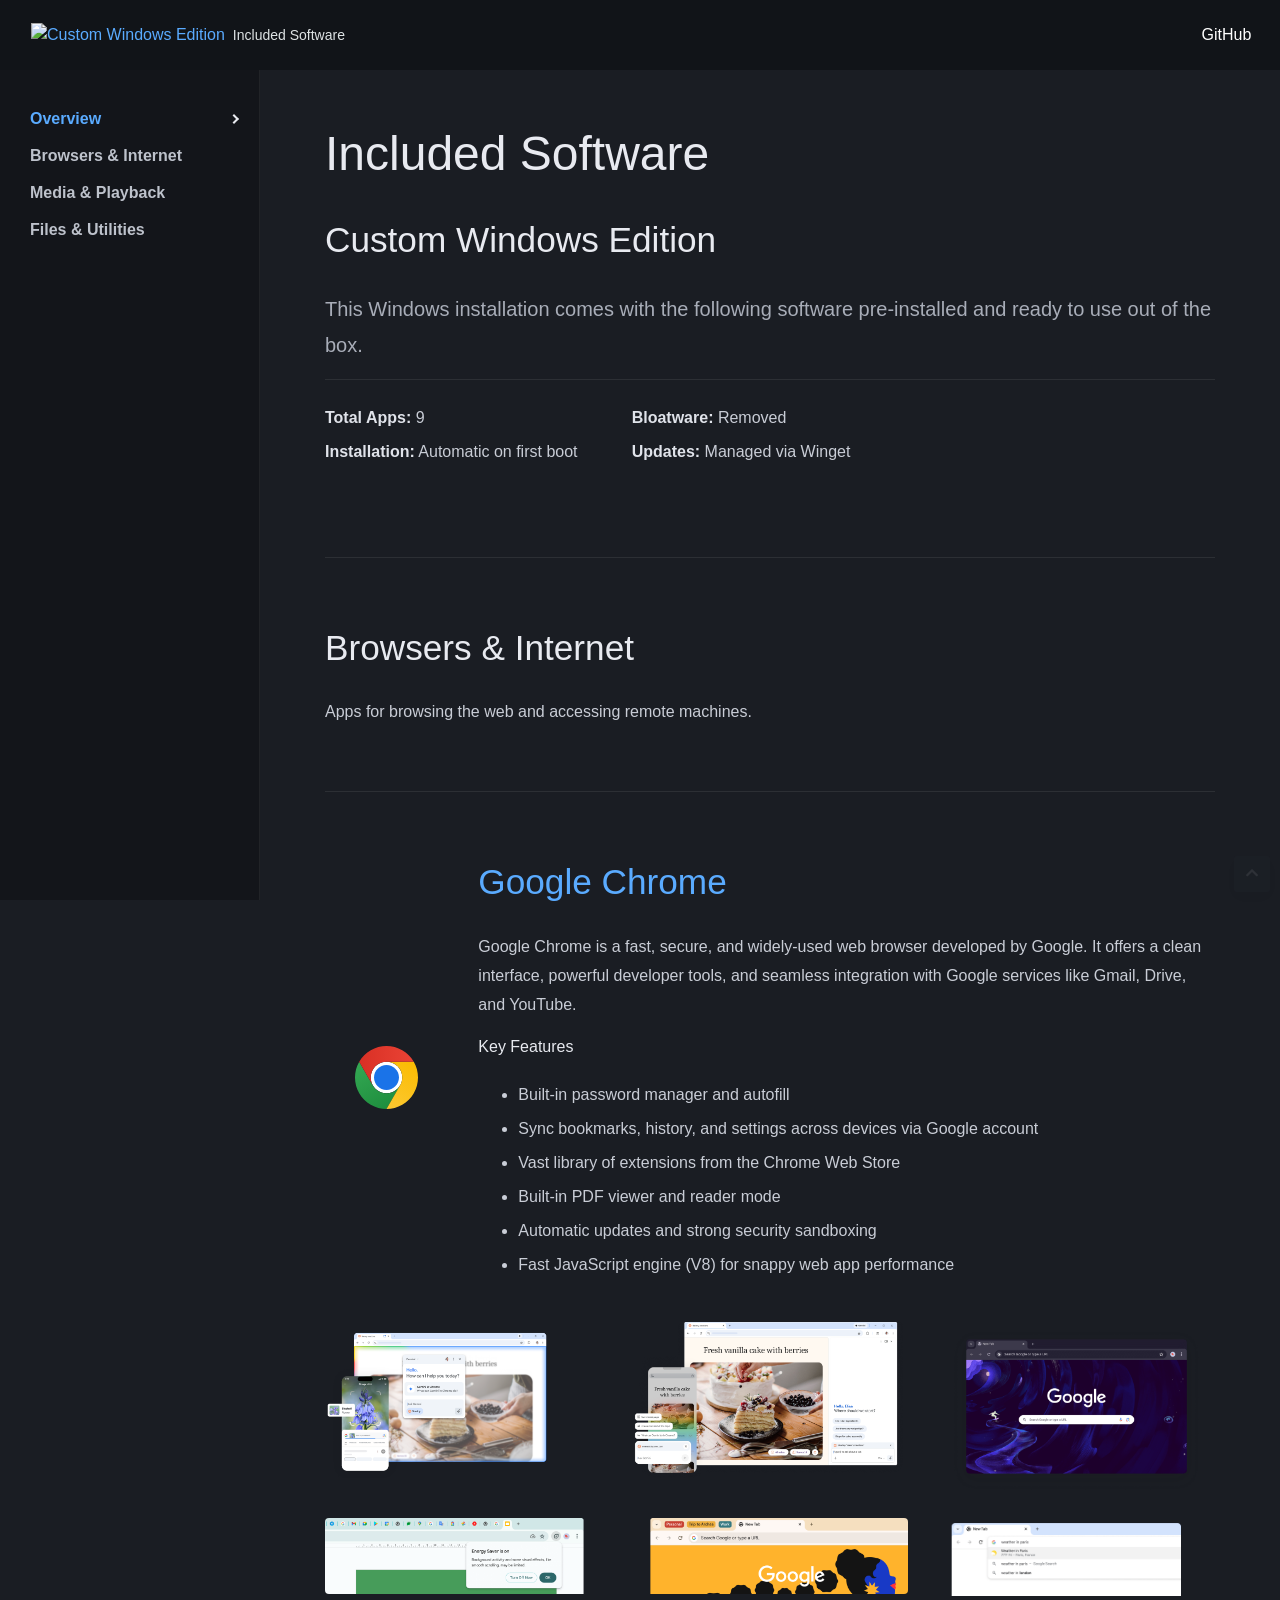
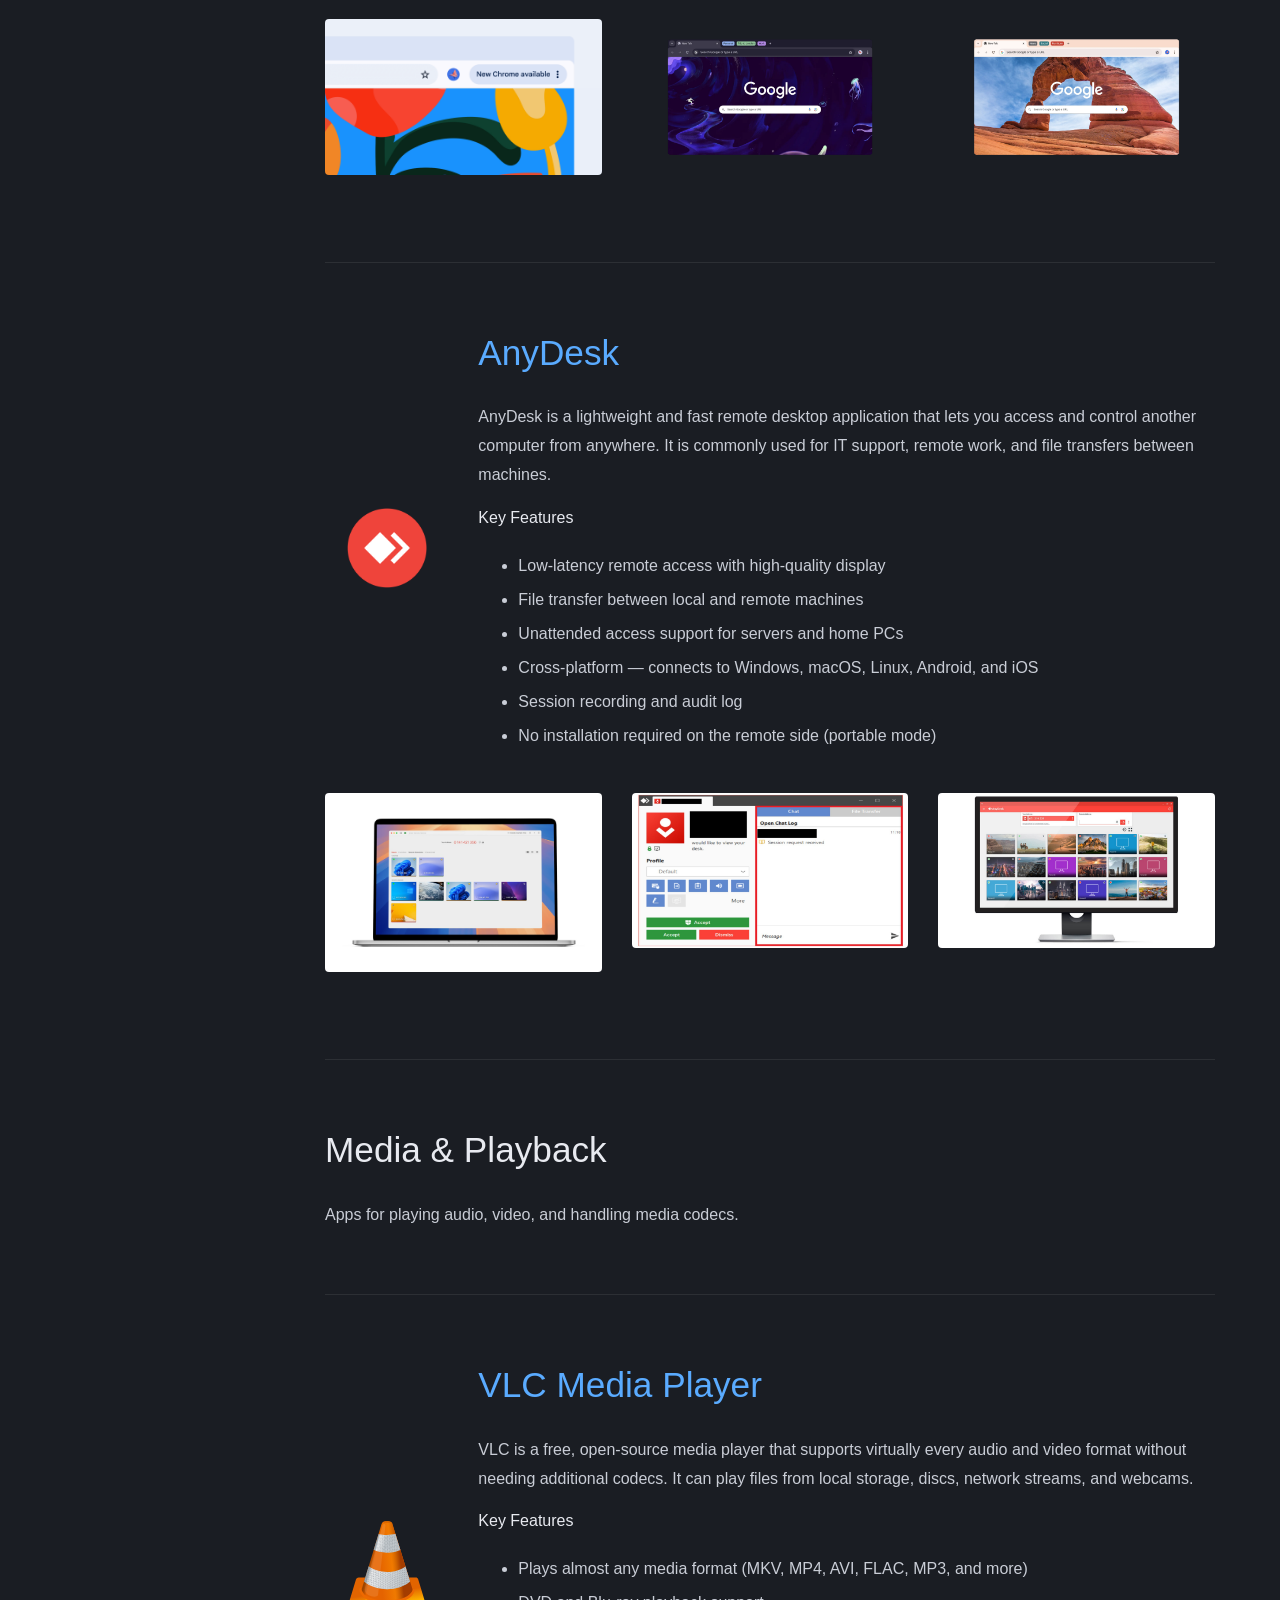
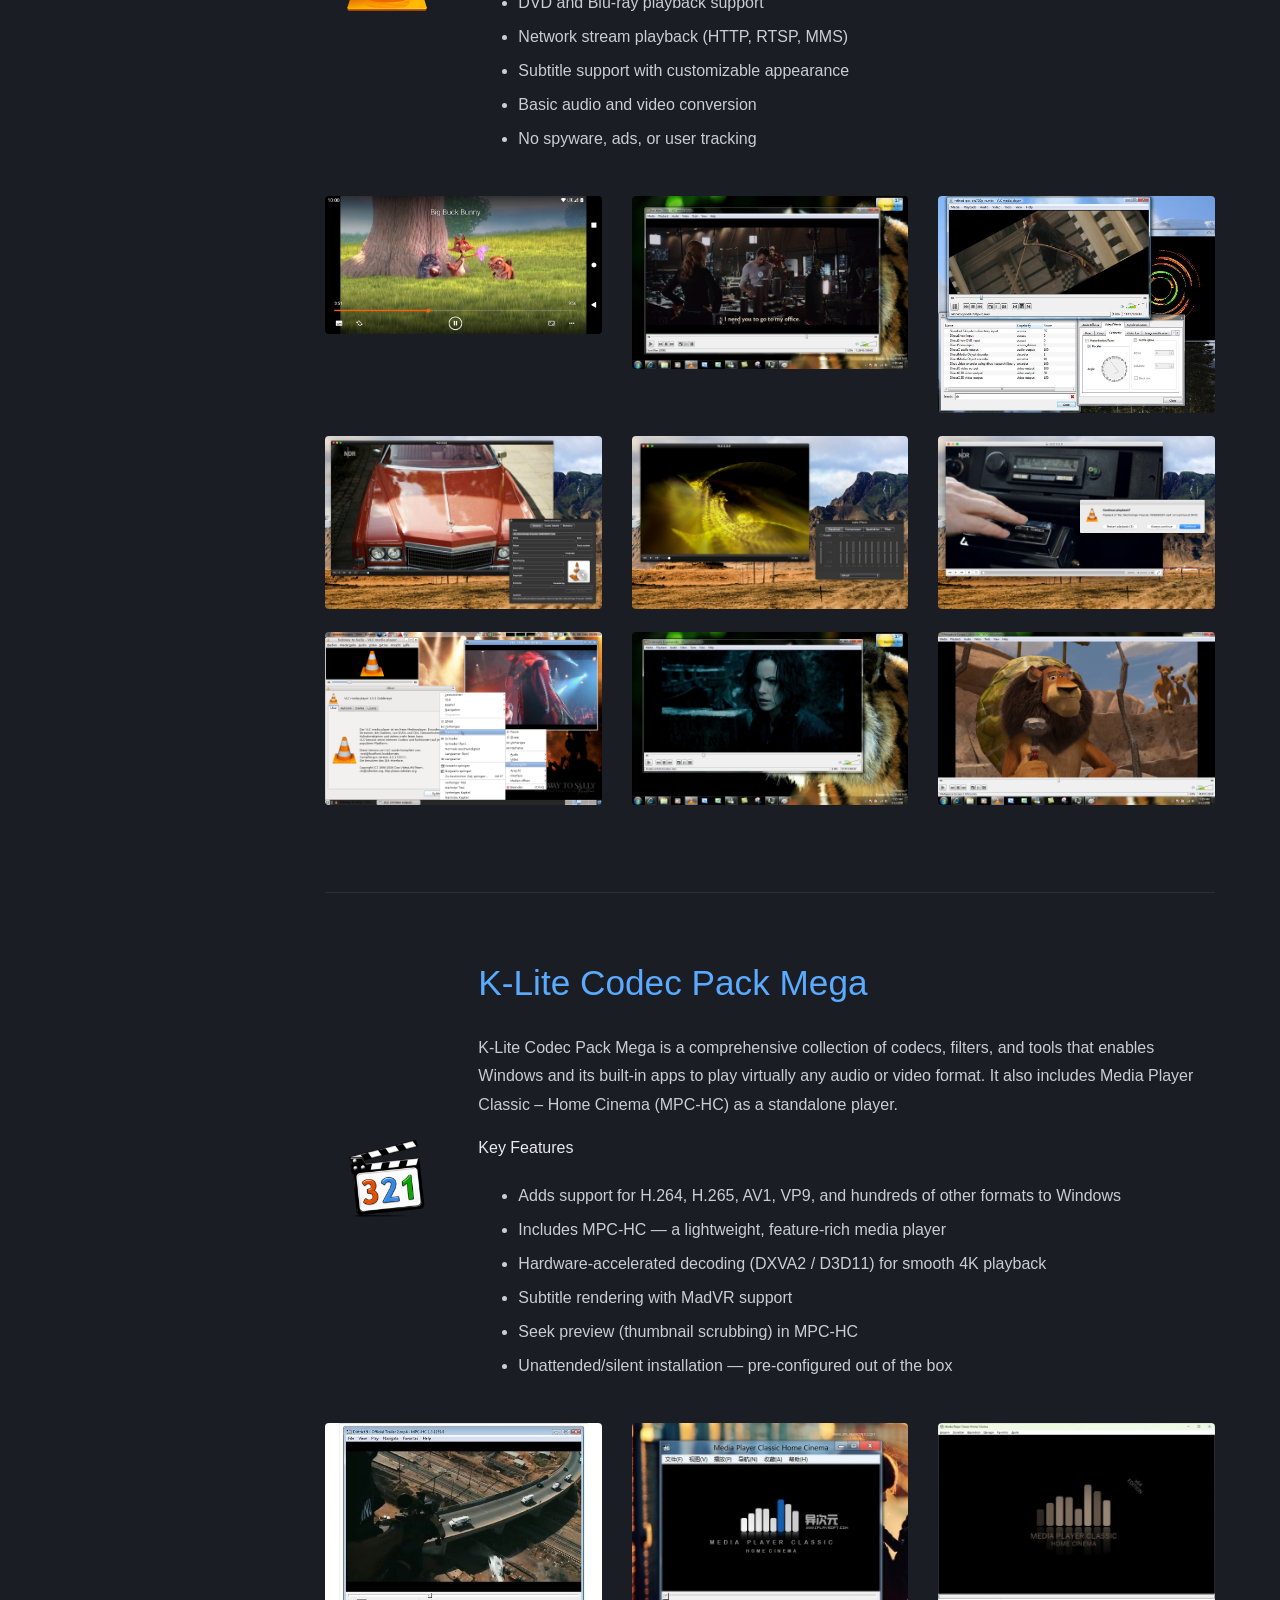
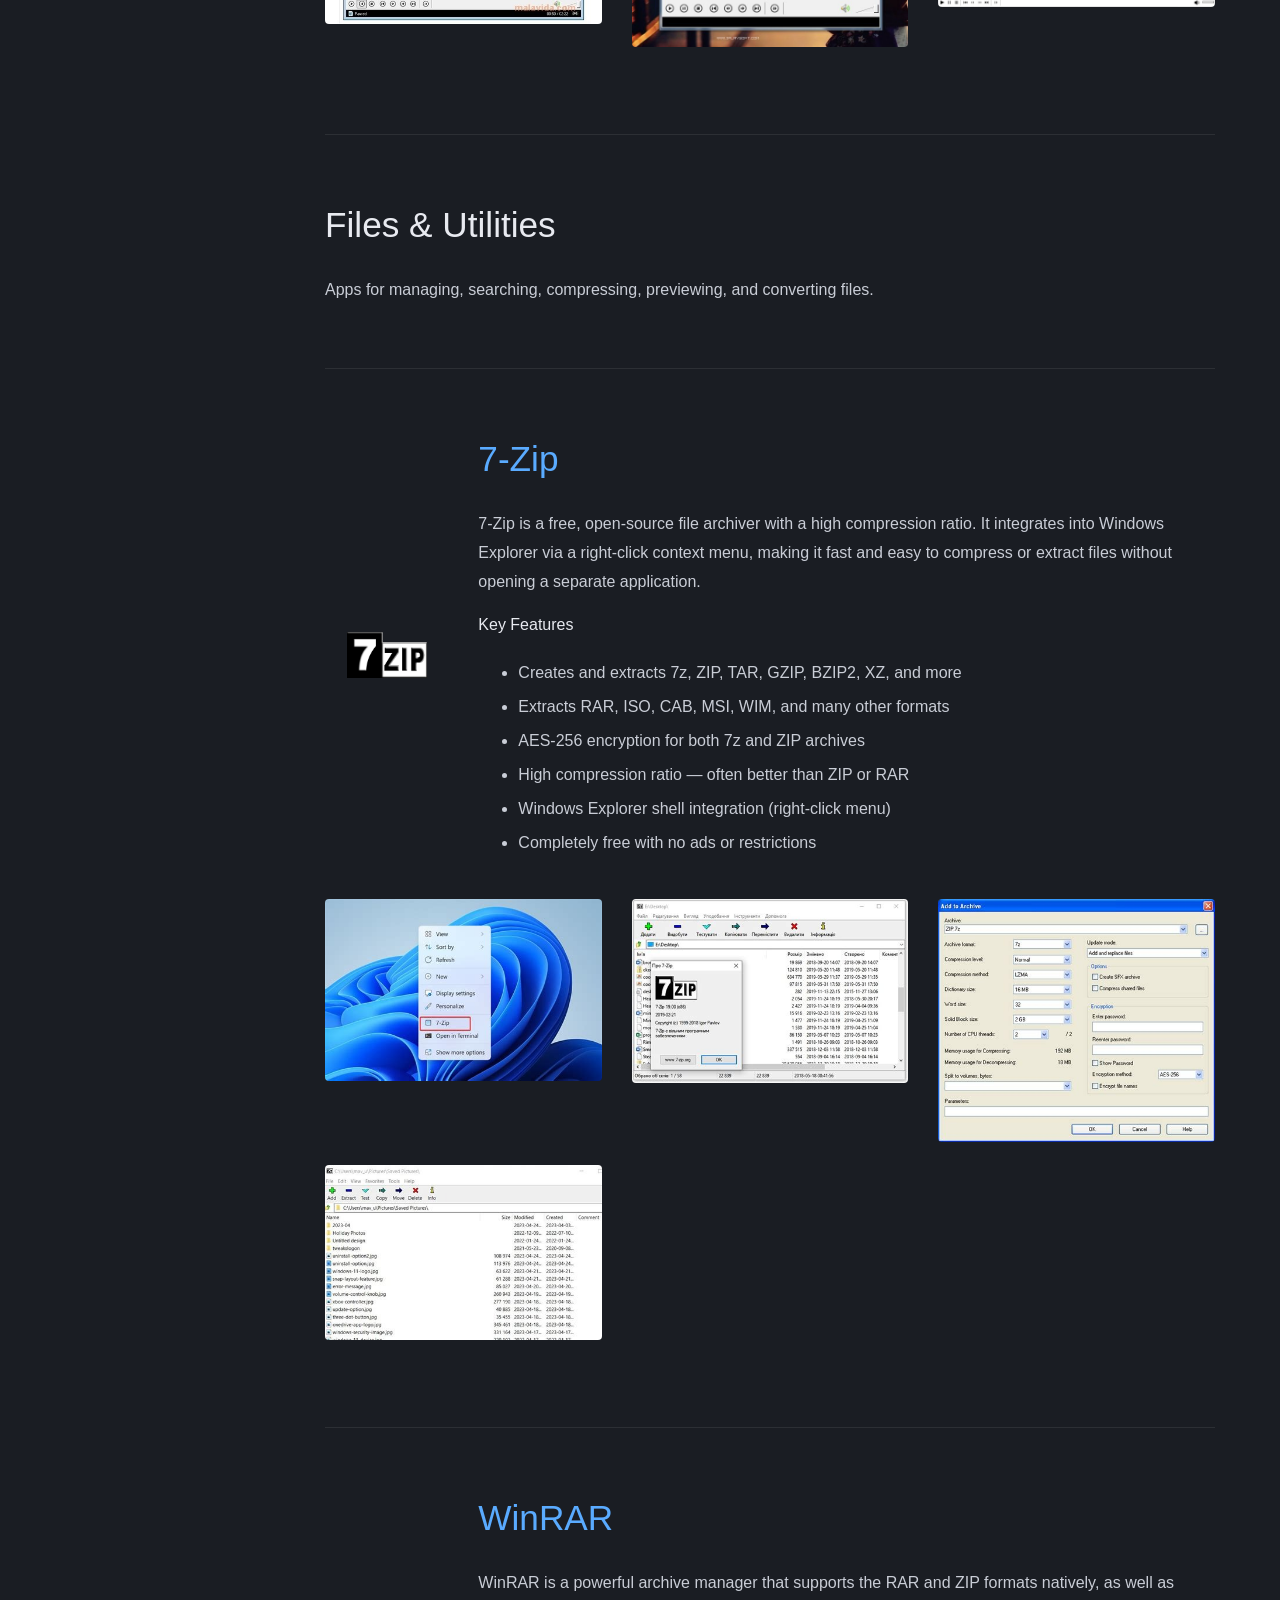
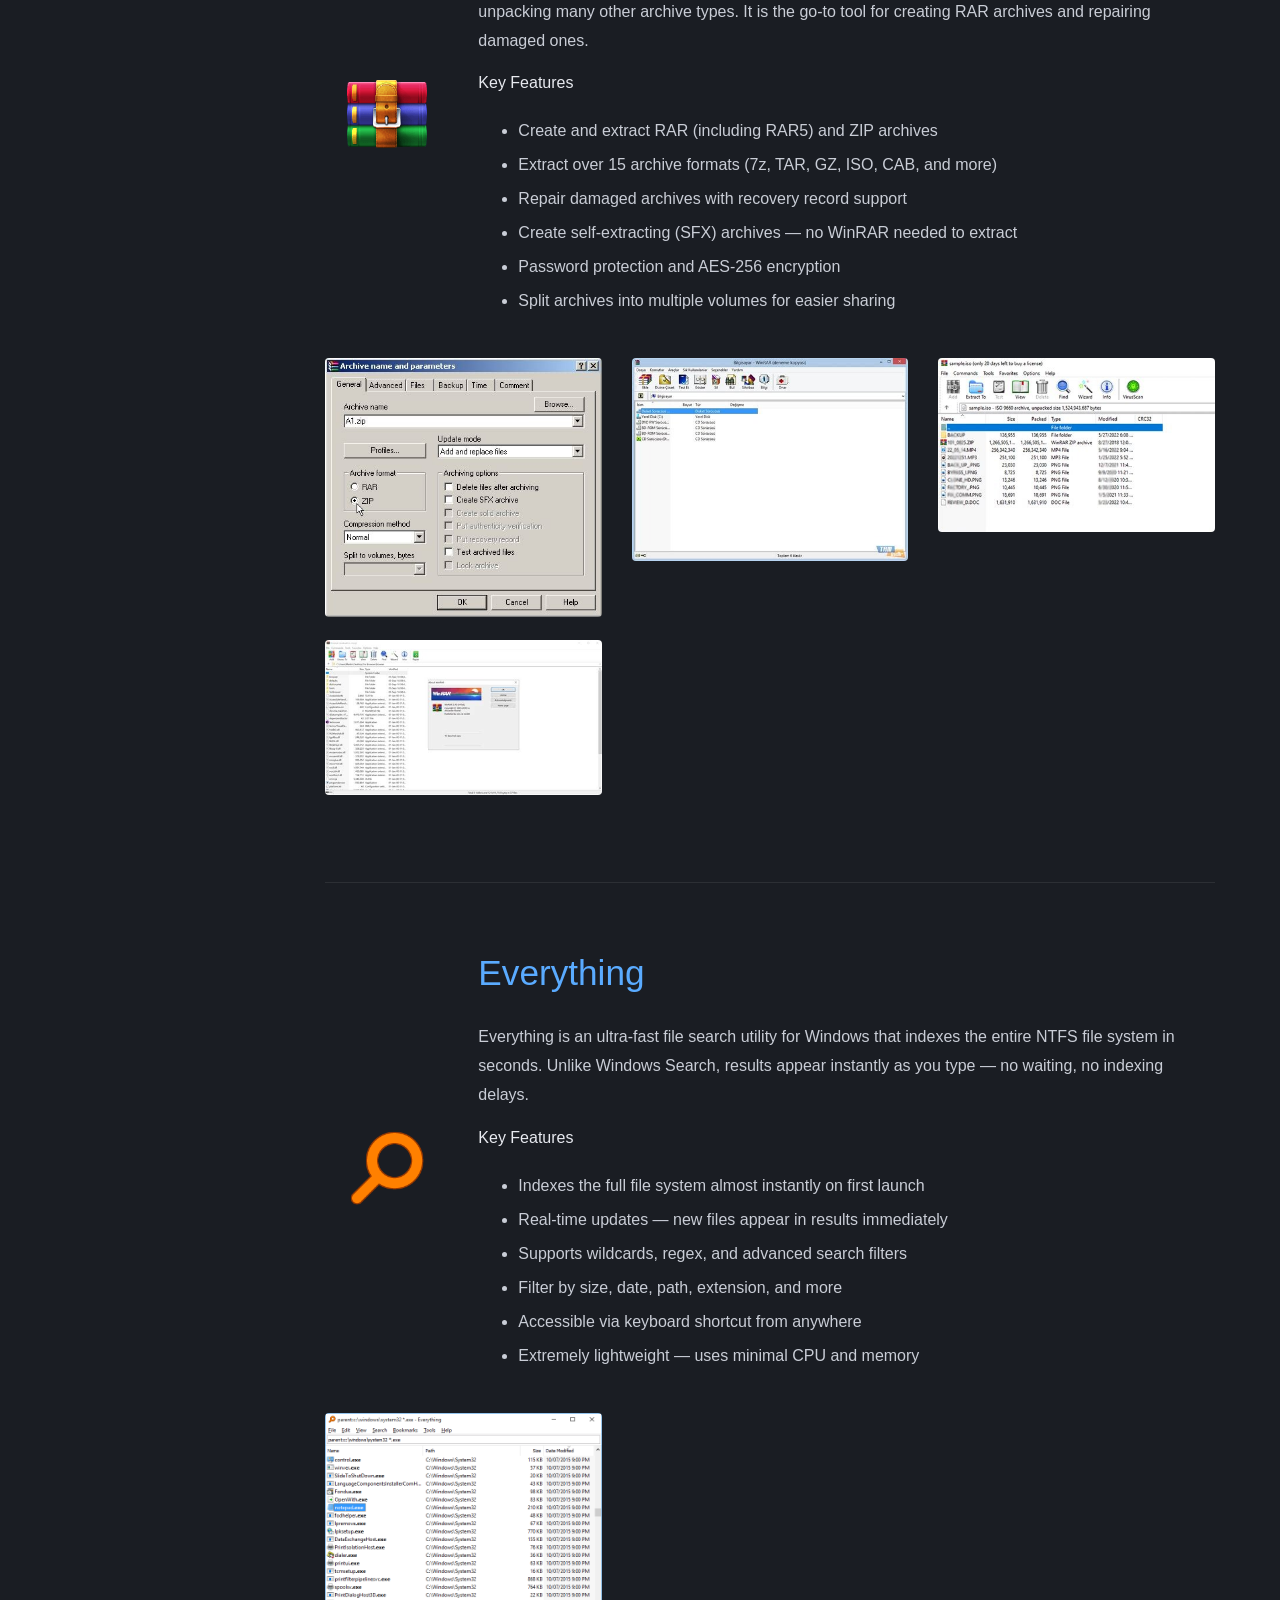
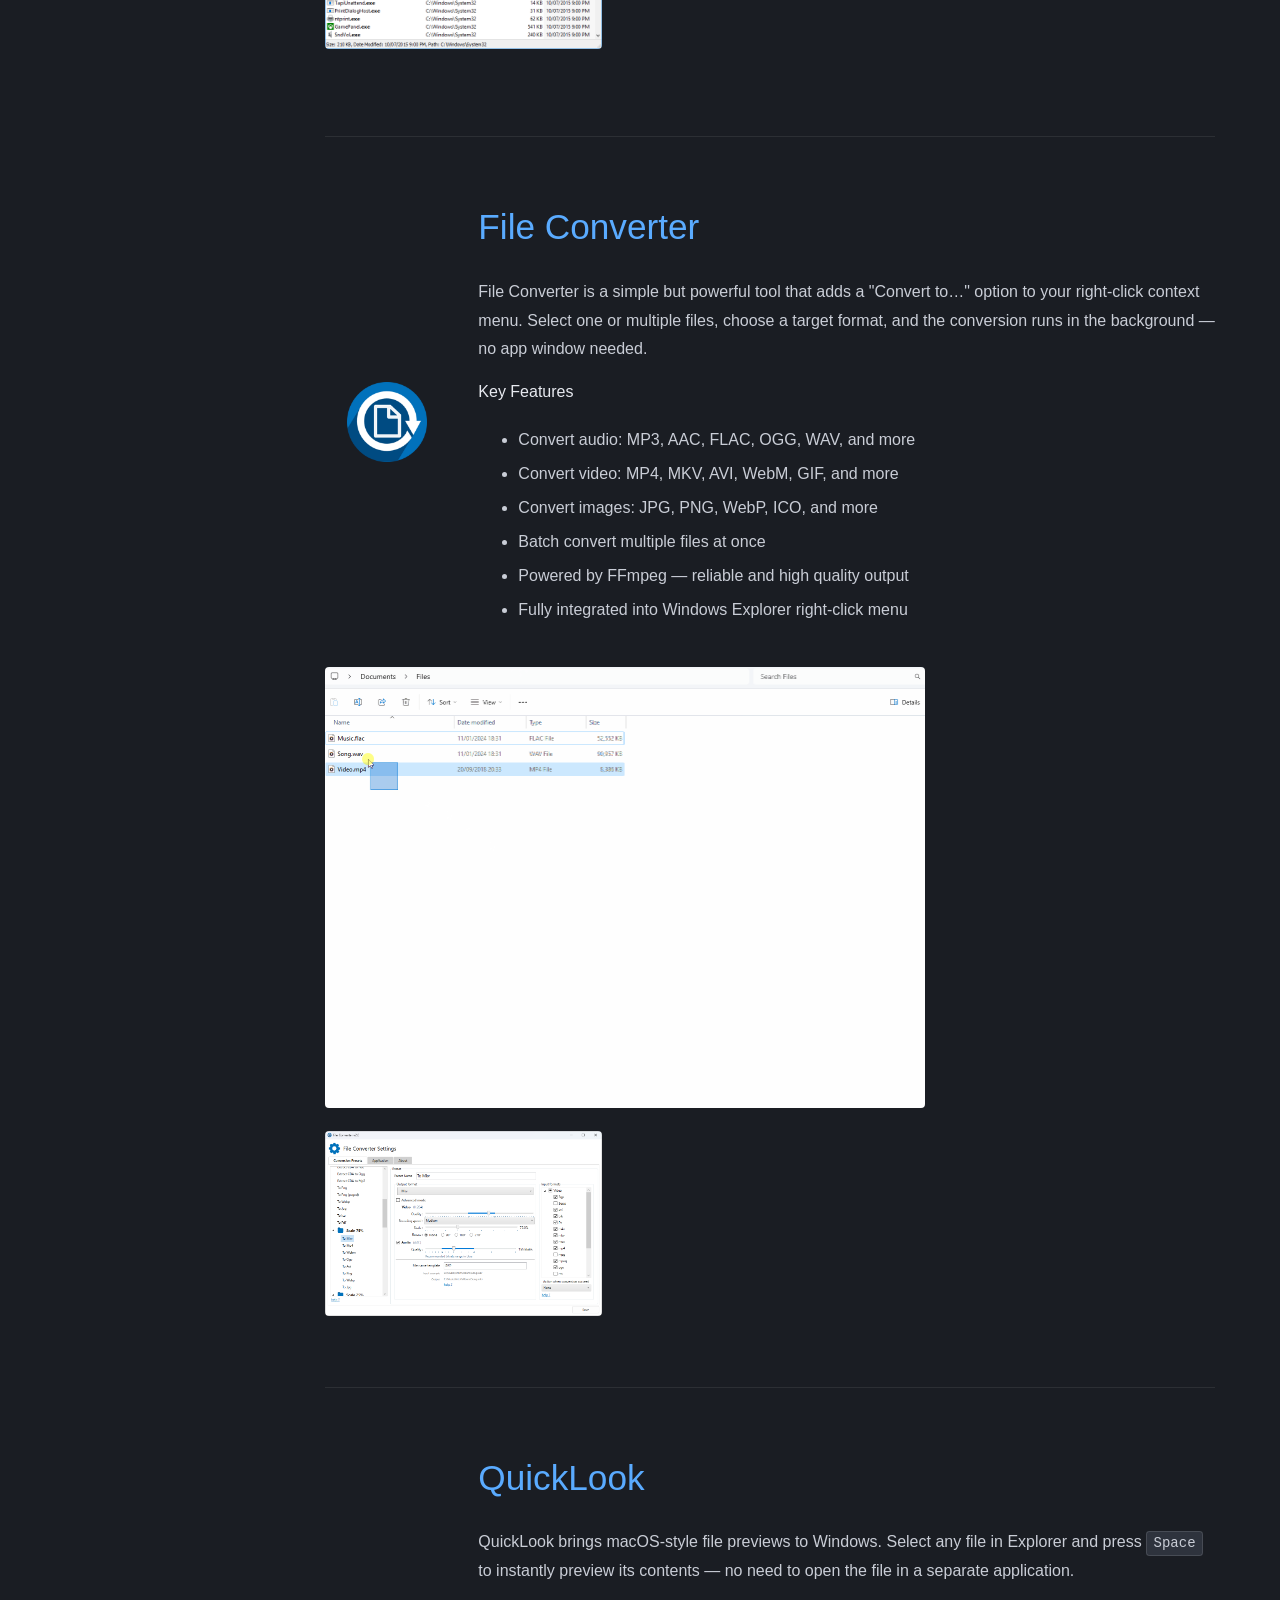
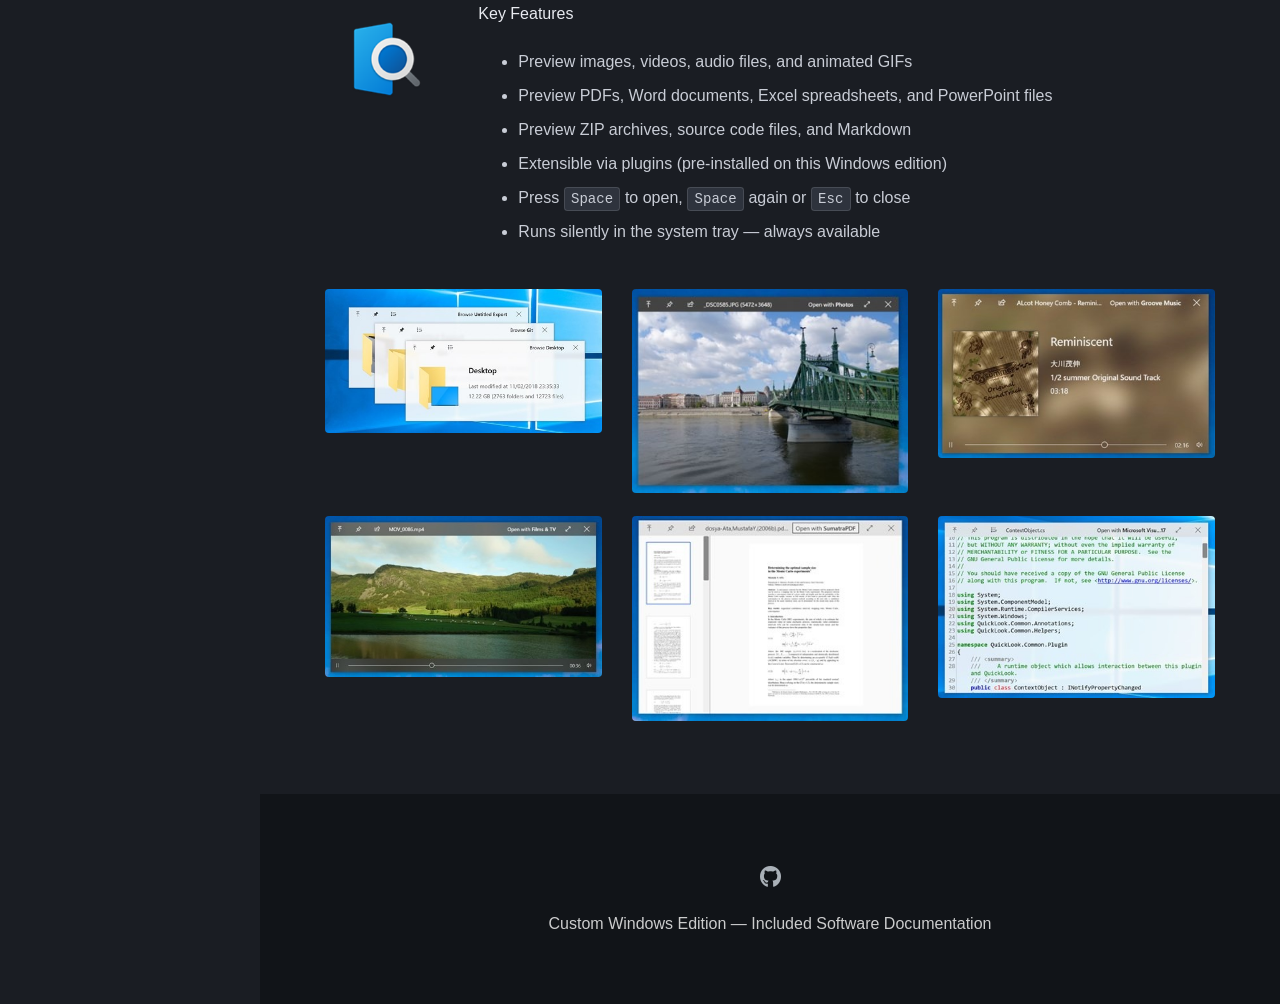
==== commit 233bc7ec: "Add dark theme CSS and remove demo pages Add a new dark-theme.css (Windows10_Documentation/assets/cs" ====
--- a/Windows10_Documentation/index.html
+++ b/Windows10_Documentation/index.html
@@ -6,12 +6,11 @@
     <meta http-equiv="X-UA-Compatible" content="IE=edge">
     <meta name="viewport" content="width=device-width, initial-scale=1, minimum-scale=1.0, shrink-to-fit=no">
     <link href="assets/images/favicon.png" rel="icon" />
-    <title>Documentation | Your ThemeForest item Name</title>
-    <meta name="description" content="Your ThemeForest item Name and description">
-    <meta name="author" content="harnishdesign.net">
+    <title>Custom Windows — Included Software</title>
+    <meta name="description" content="Documentation for all pre-installed software in the Custom Windows Edition">
 
     <!-- Stylesheet
-    ============================== -->
+============================== -->
     <!-- Bootstrap -->
     <link rel="stylesheet" type="text/css" href="assets/vendor/bootstrap/css/bootstrap.min.css" />
     <!-- Font Awesome Icon -->
@@ -22,6 +21,8 @@
     <link rel="stylesheet" type="text/css" href="assets/vendor/highlight.js/styles/github.css" />
     <!-- Custom Stylesheet -->
     <link rel="stylesheet" type="text/css" href="assets/css/stylesheet.css" />
+    <!-- Dark Theme -->
+    <link rel="stylesheet" type="text/css" href="assets/css/dark-theme.css" />
 </head>
 
 <body data-spy="scroll" data-target=".idocs-navigation" data-offset="125">
@@ -45,16 +46,17 @@
   ============================ -->
         <header id="header" class="sticky-top">
             <!-- Navbar -->
-            <nav class="primary-menu navbar navbar-expand-lg navbar-dropdown-dark">
+            <nav class="primary-menu navbar navbar-expand-lg bg-dark navbar-text-light navbar-dropdown-dark border-0">
                 <div class="container-fluid">
                     <!-- Sidebar Toggler -->
                     <button id="sidebarCollapse" class="navbar-toggler d-block d-md-none"
                         type="button"><span></span><span class="w-75"></span><span class="w-50"></span></button>
 
                     <!-- Logo -->
-                    <a class="logo ml-md-3" href="index.html" title="iDocs Template"> <img src="assets/images/logo.png"
-                            alt="iDocs Template" /> </a>
-                    <span class="text-2 ml-2">v1.0</span>
+                    <a class="logo ml-md-3" href="index.html" title="Custom Windows Edition">
+                        <img src="assets/images/logo-light.png" alt="Custom Windows Edition" />
+                    </a>
+                    <span class="text-2 text-light ml-2">Included Software</span>
                     <!-- Logo End -->
 
                     <!-- Navbar Toggler -->
@@ -63,43 +65,10 @@
 
                     <div id="header-nav" class="collapse navbar-collapse justify-content-end">
                         <ul class="navbar-nav">
-                            <li class="dropdown"> <a class="dropdown-toggle" href="#">Dropdown</a>
-                                <ul class="dropdown-menu">
-                                    <li><a class="dropdown-item" href="#">Action</a></li>
-                                    <li class="dropdown"><a class="dropdown-item dropdown-toggle" href="#">Dropdown
-                                            Action</a>
-                                        <ul class="dropdown-menu">
-                                            <li><a class="dropdown-item" href="index.html">Action</a></li>
-                                            <li><a class="dropdown-item" href="feature-header-dark.html">Another
-                                                    Action</a></li>
-                                            <li><a class="dropdown-item" href="feature-header-primary.html">Something
-                                                    Else Here</a></li>
-                                            <li><a class="dropdown-item" href="index-2.html">Another Link</a></li>
-                                        </ul>
-                                    </li>
-                                    <li><a class="dropdown-item" href="#">Another Action</a>
-                                    <li><a class="dropdown-item" href="#">Something Else Here</a></li>
-                                </ul>
-                            </li>
                             <li><a target="_blank"
-                                    href="https://themeforest.net/user/harnishdesign/portfolio?ref=HarnishDesign">Other
-                                    Template</a></li>
-                            <li><a target="_blank"
-                                    href="https://themeforest.net/user/harnishdesign/#contact?ref=HarnishDesign">Support</a>
-                            </li>
+                                    href="https://github.com/AaqilIlyas/Custom-Windows-Edition">GitHub</a></li>
                         </ul>
                     </div>
-                    <ul class="social-icons social-icons-sm ml-lg-2 mr-2">
-                        <li class="social-icons-twitter"><a data-toggle="tooltip"
-                                href="http://www.twitter.com/harnishdesign/" target="_blank" title=""
-                                data-original-title="Twitter"><i class="fab fa-twitter"></i></a></li>
-                        <li class="social-icons-facebook"><a data-toggle="tooltip"
-                                href="http://www.facebook.com/harnishdesign/" target="_blank" title=""
-                                data-original-title="Facebook"><i class="fab fa-facebook-f"></i></a></li>
-                        <li class="social-icons-dribbble"><a data-toggle="tooltip"
-                                href="http://www.dribbble.com/harnishdesign/" target="_blank" title=""
-                                data-original-title="Dribbble"><i class="fab fa-dribbble"></i></a></li>
-                    </ul>
                 </div>
             </nav>
             <!-- Navbar End -->
@@ -111,1537 +80,600 @@
         <div id="content" role="main">
 
             <!-- Sidebar Navigation
-	============================ -->
+    ============================ -->
             <div class="idocs-navigation bg-light">
-                <ul class="nav flex-column ">
-                    <li class="nav-item"><a class="nav-link active" href="#idocs_start">Getting Started</a>
+                <ul class="nav flex-column">
+                    <li class="nav-item"><a class="nav-link active" href="#overview">Overview</a></li>
+
+                    <li class="nav-item"><a class="nav-link" href="#browsers-internet">Browsers &amp; Internet</a>
                         <ul class="nav flex-column">
-                            <li class="nav-item"><a class="nav-link" href="#idocs_installation">Installation</a></li>
-                            <li class="nav-item"><a class="nav-link" href="#idocs_html_structure">HTML Structure</a>
-                            </li>
-                            <li class="nav-item"><a class="nav-link" href="#idocs_sass">Sass</a></li>
-                            <li class="nav-item"><a class="nav-link" href="#idocs_color_schemes">Color Schemes</a></li>
-                            <li class="nav-item"><a class="nav-link" href="#idocs_theme_customization">Customization</a>
-                            </li>
-                            <li class="nav-item"><a class="nav-link" href="#idocs_logo_settings">Logo Settings</a></li>
+                            <li class="nav-item"><a class="nav-link" href="#chrome">Google Chrome</a></li>
+                            <li class="nav-item"><a class="nav-link" href="#anydesk">AnyDesk</a></li>
                         </ul>
                     </li>
-                    <li class="nav-item"><a class="nav-link" href="#idocs_layout">Layout</a>
+
+                    <li class="nav-item"><a class="nav-link" href="#media-playback">Media &amp; Playback</a>
                         <ul class="nav flex-column">
-                            <li class="nav-item"><a class="nav-link" href="#idocs_header">Header</a></li>
-                            <li class="nav-item"><a class="nav-link" href="#idocs_navbar">Navbar</a></li>
-                            <li class="nav-item"><a class="nav-link" href="#idocs_sidebar">Sidebar</a></li>
-                            <li class="nav-item"><a class="nav-link" href="#idocs_footer">Footer</a></li>
-                            <li class="nav-item"><a class="nav-link" href="#idocs_box_layout">Box Layout</a></li>
+                            <li class="nav-item"><a class="nav-link" href="#vlc">VLC Media Player</a></li>
+                            <li class="nav-item"><a class="nav-link" href="#klite">K-Lite Codec Pack Mega</a></li>
                         </ul>
                     </li>
-                    <li class="nav-item"><a class="nav-link" href="#idocs_content">Content</a>
+
+                    <li class="nav-item"><a class="nav-link" href="#files-utilities">Files &amp; Utilities</a>
                         <ul class="nav flex-column">
-                            <li class="nav-item"><a class="nav-link" href="#idocs_typography">Typography</a></li>
-                            <li class="nav-item"><a class="nav-link" href="#idocs_code">Code</a></li>
-                            <li class="nav-item"><a class="nav-link" href="#idocs_table">Table</a></li>
-                            <li class="nav-item"><a class="nav-link" href="#idocs_icons">Icons</a></li>
-                            <li class="nav-item"><a class="nav-link" href="#idocs_image">Image</a></li>
-                            <li class="nav-item"><a class="nav-link" href="#idocs_video">Video</a></li>
-                        </ul>
-                    </li>
-                    <li class="nav-item"><a class="nav-link" href="#idocs_components">Components</a>
-                        <ul class="nav flex-column">
-                            <li class="nav-item"><a class="nav-link" href="#idocs_accordion">Accordion</a></li>
-                            <li class="nav-item"><a class="nav-link" href="#idocs_tabs">Tabs</a></li>
-                            <li class="nav-item"><a class="nav-link" href="#idocs_social_icon">Social Icon</a></li>
-                            <li class="nav-item"><a class="nav-link" href="#idocs_helper_classes">Helper Classes</a>
-                            </li>
-                        </ul>
-                    </li>
-                    <li class="nav-item"><a class="nav-link" href="#idocs_faq">FAQ</a></li>
-                    <li class="nav-item"><a class="nav-link" href="#idocs_source_credits">Source & Credits</a></li>
-                    <li class="nav-item"><a class="nav-link" href="#idocs_support">Support</a></li>
-                    <li class="nav-item"><a class="nav-link" href="#idocs_templates">More Templates</a></li>
-                    <li class="nav-item"><a class="nav-link" href="#idocs_changelog">Changelog</a>
-                        <ul class="nav flex-column">
-                            <li class="nav-item"><a class="nav-link" href="#v1-1">v1.1</a></li>
-                            <li class="nav-item"><a class="nav-link" href="#v1-0">v1.0</a></li>
+                            <li class="nav-item"><a class="nav-link" href="#7zip">7-Zip</a></li>
+                            <li class="nav-item"><a class="nav-link" href="#winrar">WinRAR</a></li>
+                            <li class="nav-item"><a class="nav-link" href="#everything">Everything</a></li>
+                            <li class="nav-item"><a class="nav-link" href="#fileconverter">File Converter</a></li>
+                            <li class="nav-item"><a class="nav-link" href="#quicklook">QuickLook</a></li>
                         </ul>
                     </li>
                 </ul>
             </div>
 
             <!-- Docs Content
-	============================ -->
+    ============================ -->
             <div class="idocs-content">
                 <div class="container">
 
-                    <!-- Getting Started
-		============================ -->
-                    <section id="idocs_start">
-                        <h1>Documentation</h1>
-                        <h2>Your ThemeForest Item Name Here</h2>
-                        <p class="lead">Thank you so much for purchasing our item from themeforest.</p>
+                    <!-- Overview
+        ============================ -->
+                    <section id="overview">
+                        <h1>Included Software</h1>
+                        <h2>Custom Windows Edition</h2>
+                        <p class="lead">This Windows installation comes with the following software pre-installed and
+                            ready to use out of the box.</p>
                         <hr>
                         <div class="row">
                             <div class="col-sm-6 col-lg-4">
                                 <ul class="list-unstyled">
-                                    <li><strong>Version:</strong> 1.0</li>
-                                    <li><strong>Author:</strong> <a href="http://www.harnishdesign.net"
-                                            target="_blank">Harnish Design</a></li>
+                                    <li><strong>Total Apps:</strong> 9</li>
+                                    <li><strong>Installation:</strong> Automatic on first boot</li>
                                 </ul>
                             </div>
                             <div class="col-sm-6 col-lg-4">
                                 <ul class="list-unstyled">
-                                    <li><strong class="font-weight-700">Created:</strong> 8 April, 2020</li>
-                                    <li><strong>Update:</strong> 12 May, 2020</li>
-                                </ul>
-                            </div>
-                        </div>
-                        <p class="alert alert-info">If you have any questions that are beyond the scope of this help
-                            file, Please feel free to email via <a target="_blank"
-                                href="https://themeforest.net/user/harnishdesign/#contact?ref=HarnishDesign">Item
-                                Support Page</a>.</p>
-                    </section>
-
-                    <hr class="divider">
-
-                    <!-- Installation
-		============================ -->
-                    <section id="idocs_installation">
-                        <h2>Installation</h2>
-                        <p class="lead">Follow the steps below to setup your site template:</p>
-                        <ol>
-                            <li>Unzip the downloaded package and open the <strong>/HTML</strong> folder to find all the
-                                template files. You will need to upload these files to your hosting web server using FTP
-                                or localhost in order to use it on your website.</li>
-                            <li>Below is the folder structure and needs to be uploaded to your website or localhost root
-                                directory:
-                                <ul>
-                                    <li><code>HTML/assets</code> - Contains all of the assets referenced
-                                        <ul>
-                                            <li><code>HTML/css</code> - Stylesheet files</li>
-                                            <li><code>HTML/images</code> - Images files</li>
-                                            <li><code>HTML/js</code> - Javacript files</li>
-                                            <li><code>HTML/sass</code> - Sass files</li>
-                                            <li><code>HTML/vendor</code> – All external libs.</li>
-                                        </ul>
-                                    </li>
-                                    <li><code>HTML/index.html</code> - Homepage
-                                </ul>
-                            </li>
-                            <li>You should upload all or specific HTML files as per your need.</li>
-                            <li>You are good to go for adding your content now!</li>
-                        </ol>
-                    </section>
-
-                    <hr class="divider">
-
-                    <!-- HTML Structure
-		============================ -->
-                    <section id="idocs_html_structure">
-                        <h2>HTML Structure</h2>
-                        <p>iDocs follows a simple and easy to customize coding structure. Here is the sample for your
-                            reference:<br>
-                            The template is based on <a class="ml-1" target="_blank" href="https://getbootstrap.com/"><i
-                                    class="fas fa-external-link-alt"></i> Bootstrap Framework</a></p>
-                        <pre><code class="html">&lt;!DOCTYPE html&gt;
-&lt;html lang=&quot;en&quot;&gt;
-&lt;head&gt;
-
-&lt;!-- Your Title, Description, Stylesheets
-============================================= --&gt;
-
-&lt;/head&gt;
-
-&lt;body data-spy=&quot;scroll&quot; data-target=&quot;.idocs-navigation&quot; data-offset=&quot;125&quot;&gt;
-
-&lt;!-- Document Wrapper
-=============================== --&gt;
-&lt;div id=&quot;main-wrapper&quot;&gt;
-
-  &lt;!-- Header
-  ============================ --&gt;
-  &lt;header id=&quot;header&quot; class=&quot;sticky-top&quot;&gt;
-   ......
-  &lt;/header&gt;
-  &lt;!-- Header End --&gt;
-
-  &lt;!-- Content
-  ============================ --&gt;
-  &lt;div id=&quot;content&quot; role=&quot;main&quot;&gt;
-
-    &lt;!-- Sidebar Navigation
-    ============================ --&gt;
-    &lt;div class=&quot;idocs-navigation bg-light&quot;&gt;
-     .....
-    &lt;/div&gt;
-
-    &lt;!-- Docs Content
-    ============================ --&gt;
-    &lt;div class=&quot;idocs-content&quot;&gt;
-      &lt;div class=&quot;container&quot;&gt;
-        .......
-      &lt;/div&gt;
-    &lt;/div&gt;
-  &lt;/div&gt;
-  &lt;!-- Content end --&gt;
-
-  &lt;!-- Footer --&gt;
-  &lt;footer id=&quot;footer&quot; class=&quot;section bg-dark footer-text-light&quot;&gt;
-    &lt;div class=&quot;container&quot;&gt; ...... &lt;/div&gt;
-  &lt;/footer&gt;
-  &lt;!-- Footer end --&gt;
-
-&lt;/div&gt;
-&lt;!-- Document Wrapper end --&gt;
-
-&lt;!-- JavaScript --&gt;
-&lt;/body&gt;
-&lt;/html&gt;</code></pre>
-                        <p class="alert alert-info">If you need more information, please visit bootstrap site: <a
-                                target="_blank"
-                                href="https://getbootstrap.com/docs/4.4/layout/grid/">https://getbootstrap.com</a></p>
-                    </section>
-
-                    <hr class="divider">
-
-                    <!-- Sass
-		============================ -->
-                    <section id="idocs_sass">
-                        <h2>Sass</h2>
-                        <p>We have added SASS <code>.scss</code> files in template. If you know how to use SASS you can
-                            change sass files and compile the css as well.
-                            You can find sass file here - <code>HTML/assets/sass</code></p>
-                        <p>Open the <code>sass/_variables.scss</code> and Edit the values according to your needs. If
-                            you need more Advanced Setup then you can Edit the Respective Files yourself which have been
-                            branched inside the same Folder. It is completely at your discretion only to include the
-                            Required <code>.scss</code> Files you need to minimize the amount of CSS & including only
-                            the Styles of the Blocks you need. This can be setup in your <code>stylesheet.scss</code>
-                            File.</p>
-                    </section>
-
-                    <hr class="divider">
-
-                    <!-- Color Schemes
-		============================ -->
-                    <section id="idocs_color_schemes">
-                        <h2>Color Schemes</h2>
-                        <p>You can change your Website's Color Scheme in an instant. We have build <strong>10
-                                Color</strong> css file for change template primary color.</p>
-                        <ul>
-                            <li><code>color-blue.css</code> - Blue Color</li>
-                            <li><code>color-brown.css</code> - Brown Color</li>
-                            <li><code>color-cyan.css</code> - Cyan Color</li>
-                            <li><code>color-green.css</code> - Green Color</li>
-                            <li><code>color-orange.css</code> - Orange Color</li>
-                            <li><code>color-indigo.css</code> - Indigo Color</li>
-                            <li><code>color-purple.css</code> - Purple Color</li>
-                            <li><code>color-red.css</code> - Red Color</li>
-                            <li><code>color-teal.css</code> - Teal Color</li>
-                            <li><code>color-yellow.css</code> - Yellow Color</li>
-                        </ul>
-                        <p>Simply add Color CSS file link it in the Document <code>&lt;head&gt;</code>.<br>
-                            Make sure you add the <code>css/color-blue.css</code> stylesheet in your head after the
-                            <code>css/stylesheet.css</code> file linking from above mentioned 10 color css file.
-                        </p>
-                        <p><strong>For Example:</strong></p>
-                        <pre><code class="html">&lt;head&gt;
-&lt;!-- Stylesheet
-============================== --&gt;
-&lt;!-- Bootstrap --&gt;
-&lt;link rel=&quot;stylesheet&quot; type=&quot;text/css&quot; href=&quot;assets/vendor/bootstrap/css/bootstrap.min.css&quot; /&gt;
-&lt;!-- Font Awesome Icon --&gt;
-&lt;link rel=&quot;stylesheet&quot; type=&quot;text/css&quot; href=&quot;assets/vendor/font-awesome/css/all.min.css&quot; /&gt;
-&lt;!-- Magnific Popup --&gt;
-&lt;link rel=&quot;stylesheet&quot; type=&quot;text/css&quot; href=&quot;assets/vendor/magnific-popup/magnific-popup.min.css&quot; /&gt;
-&lt;!-- Highlight Syntax --&gt;
-&lt;link rel=&quot;stylesheet&quot; type=&quot;text/css&quot; href=&quot;assets/vendor/highlight.js/styles/github.css&quot; /&gt;
-&lt;!-- Custom Stylesheet --&gt;
-&lt;link rel=&quot;stylesheet&quot; type=&quot;text/css&quot; href=&quot;assets/css/stylesheet.css&quot; /&gt;
-
-&lt;!-- Here goes your Colors Css --&gt;
-&lt;link rel=&quot;stylesheet&quot; type=&quot;text/css&quot; href=&quot;assets/css/color-orange.css&quot; /&gt;
-&lt;/head&gt;</code></pre>
-                    </section>
-
-                    <hr class="divider">
-
-                    <!-- Customization
-		============================ -->
-                    <section id="idocs_theme_customization">
-                        <h2>Theme Customization</h2>
-                        <p>We have include a Custom CSS File in the <code>css</code> Folder so that you can better
-                            handle your Customizations for New Styles or
-                            Overwriting Default Theme Styles. Simply add all your Custom CSS Codes in the
-                            <code>css/custom.css</code> File and link it in the Document <code>&lt;head&gt;</code> after
-                            the <code>css/stylesheet.css</code> Linking. Also make sure that this is the Last Linked CSS
-                            File in the Document <code>&lt;head&gt;</code> so that your Custom CSS Styles are
-                            Overwritten properly.
-                        </p>
-                        <pre><code class="html">&lt;head&gt;
-&lt;!-- Stylesheet
-============================== --&gt;
-&lt;!-- Bootstrap --&gt;
-&lt;link rel=&quot;stylesheet&quot; type=&quot;text/css&quot; href=&quot;assets/vendor/bootstrap/css/bootstrap.min.css&quot; /&gt;
-&lt;!-- Font Awesome Icon --&gt;
-&lt;link rel=&quot;stylesheet&quot; type=&quot;text/css&quot; href=&quot;assets/vendor/font-awesome/css/all.min.css&quot; /&gt;
-&lt;!-- Magnific Popup --&gt;
-&lt;link rel=&quot;stylesheet&quot; type=&quot;text/css&quot; href=&quot;assets/vendor/magnific-popup/magnific-popup.min.css&quot; /&gt;
-&lt;!-- Highlight Syntax --&gt;
-&lt;link rel=&quot;stylesheet&quot; type=&quot;text/css&quot; href=&quot;assets/vendor/highlight.js/styles/github.css&quot; /&gt;
-&lt;!-- Custom Stylesheet --&gt;
-&lt;link rel=&quot;stylesheet&quot; type=&quot;text/css&quot; href=&quot;assets/css/stylesheet.css&quot; /&gt;
-
-&lt;!-- Here goes your custom.css
-============================================= --&gt;
-&lt;link rel=&quot;stylesheet&quot; type=&quot;text/css&quot; href=&quot;assets/css/custom.css&quot; /&gt;
-&lt;/head&gt;</code></pre>
-                    </section>
-
-                    <hr class="divider">
-
-                    <!-- Logo Settings
-		============================ -->
-                    <section id="idocs_logo_settings">
-                        <h2>Logo Settings</h2>
-                        <p>The Logo Container can be found in the Header Container - <code>&lt;header&gt;</code></p>
-                        <pre><code class="html">&lt;!-- Logo --&gt;
-&lt;a class=&quot;logo ml-3 ml-md-0&quot; href=&quot;index.html&quot; title=&quot;iDocs&quot;&gt;
-   &lt;img src=&quot;images/logo-light.png&quot; alt=&quot;iDocs&quot;/&gt;
-&lt;/a&gt;
-&lt;!-- Logo End --&gt;
-</code></pre>
-                    </section>
-
-
-                    <hr class="divider">
-
-                    <!-- Layout
-		============================ -->
-                    <section id="idocs_layout">
-                        <h2>Layout</h2>
-                        <p class="lead mb-5">Documentation and examples for header, navbar, sidebar, footer</p>
-                    </section>
-
-
-                    <!-- Header
-		============================ -->
-                    <section id="idocs_header">
-                        <h2>Header</h2>
-                        <p>The list of various header types & its descriptions are provided below for your reference:
-                        </p>
-
-                        <h4>Light</h4>
-                        <p>Header with white background Color & Dark text. <span class="text-info">See below image and
-                                code for more information.</span></p>
-                        <p><a class="popup-img" href="assets/images/header-light.jpg"><img class="img-fluid border"
-                                    src="assets/images/header-light.jpg" alt=""></a></p>
-                        <pre><code class="html">&lt;!-- Header
-============================ --&gt;
-&lt;header id=&quot;header&quot; class=&quot;sticky-top&quot;&gt;
-  &lt;!-- Navbar --&gt;
-  &lt;nav class=&quot;primary-menu navbar navbar-expand-lg&quot;&gt;
-    &lt;div class=&quot;container-fluid&quot;&gt;
-      .....
-    &lt;/div&gt;
-  &lt;/nav&gt;
-  &lt;!-- Navbar End --&gt;
-&lt;/header&gt;
-&lt;!-- Header End --&gt;
-</code></pre>
-
-                        <h4>Dark</h4>
-                        <p>Header with dark background & Light text. <span class="text-info">See below image and code
-                                for more information.</span></p>
-                        <p><a class="popup-img" href="assets/images/header-dark.jpg"><img class="img-fluid border"
-                                    src="assets/images/header-dark.jpg" alt=""></a></p>
-                        <p>Add the <code>.bg-dark</code> and <code>.navbar-text-light</code> Class to the
-                            <code>&lt;nav&gt;</code> Tag to display a Dark Header.
-                        </p>
-                        <pre><code class="html">&lt;!-- Header
-============================ --&gt;
-&lt;header id=&quot;header&quot; class=&quot;sticky-top&quot;&gt;
-  &lt;!-- Navbar --&gt;
-  &lt;nav class=&quot;primary-menu navbar navbar-expand-lg bg-dark navbar-text-light&quot;&gt;
-    &lt;div class=&quot;container-fluid&quot;&gt;
-      .....
-    &lt;/div&gt;
-  &lt;/nav&gt;
-  &lt;!-- Navbar End --&gt;
-&lt;/header&gt;
-&lt;!-- Header End --&gt;
-</code></pre>
-                    </section>
-
-                    <hr class="divider">
-
-                    <!-- Navbar
-		============================ -->
-                    <section id="idocs_navbar">
-                        <h2>Navbar</h2>
-                        <p class="lead">Documentation and examples for powerful responsive navigation header</p>
-                        <h4 class="mt-5">Left align</h4>
-                        <p>Header with Navigation alligned Left. <span class="text-info">See below image and code for
-                                more information.</span></p>
-                        <p><a class="popup-img" href="assets/images/navbar-left.jpg"><img class="img-fluid border"
-                                    src="assets/images/navbar-left.jpg" alt=""></a></p>
-                        <p>Add the <code>.justify-content-left</code> class to the element of collapse to display a
-                            align left navbar.</p>
-                        <pre><code class="html">&lt;div id=&quot;header-nav&quot; class=&quot;collapse navbar-collapse justify-content-start&quot;&gt;
-  &lt;ul class=&quot;navbar-nav&quot;&gt;
-    .......
-  &lt;/ul&gt;
-&lt;/div&gt;
-</code></pre>
-
-                        <h4 class="mt-5">Right align</h4>
-                        <p>Header with Navigation alligned Right. <span class="text-info">See below image and code for
-                                more information.</span></p>
-                        <p><a class="popup-img" href="assets/images/navbar-right.jpg"><img class="img-fluid border"
-                                    src="assets/images/navbar-left.jpg" alt=""></a></p>
-                        <p>Add the <code>.justify-content-end</code> class to the element of collapse to display a align
-                            right navbar.</p>
-                        <pre><code class="html">&lt;div id=&quot;header-nav&quot; class=&quot;collapse navbar-collapse justify-content-end&quot;&gt;
-  &lt;ul class=&quot;navbar-nav&quot;&gt;
-    .......
-  &lt;/ul&gt;
-&lt;/div&gt;
-</code></pre>
-
-                        <h4 class="mt-5">Center Align</h4>
-                        <p>Header with Navigation alligned Center. <span class="text-info">See below image and code for
-                                more information.</span></p>
-                        <p><img class="img-fluid border" src="assets/images/navbar-center.jpg" alt=""></p>
-                        <p>Add the <code>.justify-content-center</code> class to the element of collapse to display a
-                            align center navbar.</p>
-                        <pre><code class="html">&lt;div id=&quot;header-nav&quot; class=&quot;collapse navbar-collapse justify-content-center&quot;&gt;
-  &lt;ul class=&quot;navbar-nav&quot;&gt;
-    .......
-  &lt;/ul&gt;
-&lt;/div&gt;
-</code></pre>
-                    </section>
-
-                    <hr class="divider">
-
-                    <!-- Sidebar
-		============================ -->
-                    <section id="idocs_sidebar">
-                        <h2>Sidebar</h2>
-                        <p class="lead">We have built fixed sidebar navigation with <a target="_blank"
-                                href="https://getbootstrap.com/docs/4.4/components/scrollspy/">bootstrap scrollspy</a>
-                            function for docs layout. which is automatically update navigation based on scroll position
-                            to indicate which link is currently active in the viewport.</p>
-                        <p>The example below sidebar vertical navigation with bootstrap <a target="_blank"
-                                href="https://getbootstrap.com/docs/4.4/components/navs/">navs</a> and <a
-                                target="_blank"
-                                href="https://getbootstrap.com/docs/4.4/components/scrollspy/">scrollspy</a> components
-                            and section of docs content.</p>
-                        <pre class="pre-scrollable"><code class="html">&lt;!-- Sidebar Navigation
-============================ --&gt;
-&lt;div class=&quot;idocs-navigation bg-light&quot;&gt;
-  &lt;ul class=&quot;nav flex-column &quot;&gt;
-    &lt;li class=&quot;nav-item&quot;&gt;&lt;a class=&quot;nav-link active&quot; href=&quot;#item_1&quot;&gt;Item 1&lt;/a&gt;
-      &lt;ul class=&quot;nav flex-column&quot;&gt;
-        &lt;li class=&quot;nav-item&quot;&gt;&lt;a class=&quot;nav-link&quot; href=&quot;#item_1_1&quot;&gt;Sub Item 1.1&lt;/a&gt;&lt;/li&gt;
-        &lt;li class=&quot;nav-item&quot;&gt;&lt;a class=&quot;nav-link&quot; href=&quot;#item_1_2&quot;&gt;Sub Item 1.2&lt;/a&gt;&lt;/li&gt;
-      &lt;/ul&gt;
-    &lt;/li&gt;
-    &lt;li class=&quot;nav-item&quot;&gt;&lt;a class=&quot;nav-link&quot; href=&quot;#item_2&quot;&gt;Item 2&lt;/a&gt;
-      &lt;ul class=&quot;nav flex-column&quot;&gt;
-        &lt;li class=&quot;nav-item&quot;&gt;&lt;a class=&quot;nav-link&quot; href=&quot;#item_2_1&quot;&gt;Sub Item 2.1&lt;/a&gt;&lt;/li&gt;
-        &lt;li class=&quot;nav-item&quot;&gt;&lt;a class=&quot;nav-link&quot; href=&quot;#item_2_2&quot;&gt;Sub Item 2.2&lt;/a&gt;&lt;/li&gt;
-      &lt;/ul&gt;
-    &lt;/li&gt;
-    &lt;li class=&quot;nav-item&quot;&gt;&lt;a class=&quot;nav-link&quot; href=&quot;#item_3&quot;&gt;Item 3&lt;/a&gt;&lt;/li&gt;
-    &lt;li class=&quot;nav-item&quot;&gt;&lt;a class=&quot;nav-link&quot; href=&quot;#item_4&quot;&gt;Item 4&lt;/a&gt;&lt;/li&gt;
-  &lt;/ul&gt;
-&lt;/div&gt;
-
-&lt;!-- Docs Content
-============================ --&gt;
-&lt;div class=&quot;idocs-content&quot;&gt;
-  &lt;div class=&quot;container&quot;&gt;
-
-    &lt;!-- Item 1 --&gt;
-    &lt;section id=&quot;item_1&quot;&gt;
-      &lt;h2&gt;Item 1&lt;/h2&gt;
-      &lt;p&gt;...&lt;/p&gt;
-    &lt;/section&gt;
-    &lt;hr class=&quot;divider&quot;&gt;
-
-        &lt;!-- Item 1.1 --&gt;
-        &lt;section id=&quot;item_1_1&quot;&gt;
-          &lt;h2&gt;Item 1.1&lt;/h2&gt;
-          &lt;p&gt;...&lt;/p&gt;
-        &lt;/section&gt;
-        &lt;hr class=&quot;divider&quot;&gt;
-
-        &lt;!-- Item 1.2 --&gt;
-        &lt;section id=&quot;item_1_2&quot;&gt;
-          &lt;h2&gt;Item 1.2&lt;/h2&gt;
-          &lt;p&gt;...&lt;/p&gt;
-        &lt;/section&gt;
-        &lt;hr class=&quot;divider&quot;&gt;
-
-    &lt;!-- Item 2 --&gt;
-    &lt;section id=&quot;item_2&quot;&gt;
-      &lt;h2&gt;Item 2&lt;/h2&gt;
-      &lt;p&gt;...&lt;/p&gt;
-    &lt;/section&gt;
-    &lt;hr class=&quot;divider&quot;&gt;
-
-        &lt;!-- Item 2.1 --&gt;
-        &lt;section id=&quot;item_2_1&quot;&gt;
-          &lt;h2&gt;Item 2.1&lt;/h2&gt;
-          &lt;p&gt;...&lt;/p&gt;
-        &lt;/section&gt;
-        &lt;hr class=&quot;divider&quot;&gt;
-
-        &lt;!-- Item 2.2 --&gt;
-        &lt;section id=&quot;item_2_2&quot;&gt;
-          &lt;h2&gt;Item 2.2&lt;/h2&gt;
-          &lt;p&gt;...&lt;/p&gt;
-        &lt;/section&gt;
-        &lt;hr class=&quot;divider&quot;&gt;
-
-    &lt;!-- Item 3 --&gt;
-    &lt;section id=&quot;item_3&quot;&gt;
-      &lt;h2&gt;Item 3&lt;/h2&gt;
-      &lt;p&gt;...&lt;/p&gt;
-    &lt;/section&gt;
-    &lt;hr class=&quot;divider&quot;&gt;
-
-    &lt;!-- Item 4 --&gt;
-    &lt;section id=&quot;item_4&quot;&gt;
-      &lt;h2&gt;Item 4&lt;/h2&gt;
-      &lt;p&gt;...&lt;/p&gt;
-    &lt;/section&gt;
-
-  &lt;/div&gt;
-&lt;/div&gt;
-</code></pre>
-
-                        <h4>Light Sidebar:</h4>
-                        <p>Light background Color & Dark text for light sidebar. See below image and code for more
-                            information.</p>
-
-                        <div class="row">
-                            <div class="col-lg-6">
-                                <p><a class="popup-img" href="assets/images/sidebar-light.jpg"><img
-                                            class="img-fluid border" src="assets/images/sidebar-light.jpg" alt=""></a>
-                                </p>
-                            </div>
-                        </div>
-
-                        <p>Add the <code>.bg-light</code> class to the main sidebar navigation div element to display a
-                            light sidebar.</p>
-                        <pre><code>&lt;!-- Sidebar Navigation
-============================ --&gt;
-&lt;div class=&quot;idocs-navigation bg-light&quot;&gt;
-  ....
-&lt;/div&gt;</code></pre>
-
-                        <h4>Dark Sidebar:</h4>
-                        <p>Dark background Color & Light text for dark sidebar. See below image and code for more
-                            information.</p>
-
-                        <div class="row">
-                            <div class="col-lg-6">
-                                <p><a class="popup-img" href="assets/images/sidebar-dark.jpg"><img
-                                            class="img-fluid border" src="assets/images/sidebar-dark.jpg" alt=""></a>
-                                </p>
-                            </div>
-                        </div>
-
-                        <p>Add the <code>.bg-dark</code> and <code>.docs-navigation-dark</code> class to the main
-                            sidebar navigation div element to display a dark sidebar.</p>
-                        <pre><code>&lt;!-- Sidebar Navigation
-============================ --&gt;
-&lt;div class=&quot;idocs-navigation bg-dark docs-navigation-dark&quot;&gt;
-  ....
-&lt;/div&gt;</code></pre>
-                    </section>
-
-                    <hr class="divider">
-
-                    <!-- Footer
-		============================ -->
-                    <section id="idocs_footer">
-                        <h2>Footer</h2>
-                        <p>The list of various footer types & its descriptions are provided below for your reference:
-                        </p>
-                        <h4>Light Footer</h4>
-                        <p>Footer with white background Color & Dark text. See below code for more information.</p>
-                        <pre><code class="html">&lt;!-- Footer
-============================================= --&gt;
-  &lt;footer id=&quot;footer&quot; class=&quot;section bg-light&quot;&gt;
-    &lt;div class=&quot;container&quot;&gt;
-    	..........
-    &lt;/div&gt;
-  &lt;/footer&gt;
-&lt;!-- Footer end --&gt;</code></pre>
-                        <h4>Dark Footer</h4>
-                        <p>Footer with dark background color & Light text. See below code for more information.</p>
-                        <p>Add the <code>.bg-dark</code> and <code>.footer-text-light</code> Class to the
-                            <code>footer</code> Tag to display a Dark footer.
-                        </p>
-                        <pre><code class="html">&lt;!-- Footer
-============================================= --&gt;
-&lt;footer id=&quot;footer&quot; class=&quot;section bg-dark footer-text-light&quot;&gt;
-    &lt;div class=&quot;container&quot;&gt;
-    	..........
-    &lt;/div&gt;
-&lt;/footer&gt;
-&lt;!-- Footer end --&gt;</code></pre>
-                    </section>
-
-                    <hr class="divider">
-
-                    <!-- Box Layout Style
-		============================ -->
-                    <section id="idocs_box_layout">
-                        <h2>Box Layout Style</h2>
-                        <div>
-                            <p>Default Layout Style is wide. Please add the <code>.box</code> class to the
-                                <code>&lt;body&gt;</code> Tag for box layout.
-                            </p>
-                            <pre><code class="html">&lt;body class="box" data-spy="scroll" data-target=".idocs-navigation" data-offset="125"&gt;</code></pre>
-                        </div>
-                    </section>
-
-                    <hr class="divider">
-
-                    <!-- Content
-		============================ -->
-                    <section id="idocs_content">
-                        <h2>Content</h2>
-                        <p class="lead mb-5">Documentation and examples for displaying typography, code, table, image
-                            and video and more..</p>
-                    </section>
-
-                    <!-- Typography
-		============================ -->
-                    <section id="idocs_typography">
-                        <h2>Typography</h2>
-                        <p class="text-4">Documentation and examples for typography, headings, body text, lists, and
-                            more.</p>
-                        <h3>Headings</h3>
-                        <table class="table table-bordered">
-                            <thead>
-                                <tr>
-                                    <th>Heading</th>
-                                    <th>Example</th>
-                                </tr>
-                            </thead>
-                            <tbody>
-                                <tr>
-                                    <td><code>&lt;h1&gt;&lt;/h1&gt;</code></td>
-                                    <td>
-                                        <h1>h1. Heading</h1>
-                                    </td>
-                                </tr>
-                                <tr>
-                                    <td><code>&lt;h2&gt;&lt;/h2&gt;</code></td>
-                                    <td>
-                                        <h2>h2. Heading</h2>
-                                    </td>
-                                </tr>
-                                <tr>
-                                    <td><code>&lt;h3&gt;&lt;/h3&gt;</code></td>
-                                    <td>
-                                        <h3>h3. Heading</h3>
-                                    </td>
-                                </tr>
-                                <tr>
-                                    <td><code>&lt;h4&gt;&lt;/h4&gt;</code></td>
-                                    <td>
-                                        <h4>h4. Heading</h4>
-                                    </td>
-                                </tr>
-                                <tr>
-                                    <td><code>&lt;h5&gt;&lt;/h5&gt;</code></td>
-                                    <td>
-                                        <h5>h5. Heading</h5>
-                                    </td>
-                                </tr>
-                                <tr>
-                                    <td><code>&lt;h6&gt;&lt;/h6&gt;</code></td>
-                                    <td>
-                                        <h6>h6. Heading</h6>
-                                    </td>
-                                </tr>
-                            </tbody>
-                        </table>
-
-                        <h3 class="mt-5">Lead</h3>
-                        <p>Make a paragraph stand out by adding <code>.lead</code></p>
-                        <p class="lead">Lorem Ipsum is simply dummy text of the printing and typesetting industry. Anim
-                            pariatur cliche reprehenderit, enim eiusmod high life accusamus terry richardson ad squid.
-                        </p>
-                        <pre><code class="html">&lt;p class=&quot;lead&quot;&gt;
-   Lorem Ipsum is simply dummy text of the printing and typesetting industry. Anim pariatur cliche reprehenderit, enim eiusmod high life accusamus terry richardson ad squid.
-&lt;/p&gt;</code></pre>
-
-                        <h3 class="mt-5">Inline Text elements</h3>
-                        <p>You can use the mark tag to <mark>highlight</mark> text.</p>
-                        <p><del>This line of text is meant to be treated as deleted text.</del></p>
-                        <p><s>This line of text is meant to be treated as no longer accurate.</s></p>
-                        <p><ins>This line of text is meant to be treated as an addition to the document.</ins></p>
-                        <p><u>This line of text will render as underlined</u></p>
-                        <p><small>This line of text is meant to be treated as fine print.</small></p>
-                        <p><strong>This line rendered as bold text.</strong></p>
-                        <p><em>This line rendered as italicized text.</em></p>
-
-                        <pre><code class="html">&lt;p&gt;You can use the mark tag to &lt;mark&gt;highlight&lt;/mark&gt; text.&lt;/p&gt;
-&lt;p&gt;&lt;del&gt;This line of text is meant to be treated as deleted text.&lt;/del&gt;&lt;/p&gt;
-&lt;p&gt;&lt;s&gt;This line of text is meant to be treated as no longer accurate.&lt;/s&gt;&lt;/p&gt;
-&lt;p&gt;&lt;ins&gt;This line of text is meant to be treated as an addition to the document.&lt;/ins&gt;&lt;/p&gt;
-&lt;p&gt;&lt;u&gt;This line of text will render as underlined&lt;/u&gt;&lt;/p&gt;
-&lt;p&gt;&lt;small&gt;This line of text is meant to be treated as fine print.&lt;/small&gt;&lt;/p&gt;
-&lt;p&gt;&lt;strong&gt;This line rendered as bold text.&lt;/strong&gt;&lt;/p&gt;
-&lt;p&gt;&lt;em&gt;This line rendered as italicized text.&lt;/em&gt;&lt;/p&gt;
-</code></pre>
-                    </section>
-
-                    <hr class="divider">
-
-                    <!-- Code
-		============================ -->
-                    <section id="idocs_code">
-                        <h2>Code</h2>
-                        <p class="text-4">Documentation and examples for displaying inline and multiline blocks of code
-                        </p>
-
-                        <h3 class="mt-5">Inline code</h3>
-                        <p>Wrap inline snippets of code with <code>&lt;code&gt;</code>. <span class="text-info">Be sure
-                                to escape HTML angle brackets</span>.</p>
-
-                        <p>For example, <code>&lt;section&gt;</code> should be wrapped as inline.</p>
-                        <pre><code class="html">For example, &lt;code&gt;&amp;lt;section&amp;gt;&lt;/code&gt; should be wrapped as inline.</code></pre>
-
-
-                        <h3 class="mt-5">Code blocks</h3>
-                        <p>Use <code>&lt;pre&gt;</code>s for multiple lines of code. <span class="text-info">Once again,
-                                be sure to escape any angle brackets in the code for proper rendering</span>. You may
-                            optionally add the <code>.pre-scrollable</code> class, which will set a max-height of 340px
-                            and provide a y-axis scrollbar.</p>
-                        <p><strong>For example:</strong></p>
-                        <pre><code class="html">&lt;p&gt;Sample text here...&lt;/p&gt;
-&lt;p&gt;And another line of sample text here...&lt;/p&gt;
-</code></pre>
-                        <p><strong>Have to use something like:</strong></p>
-                        <pre><code class="html">&lt;pre&gt;&lt;code&gt;&amp;lt;p&amp;gt;Sample text here...&amp;lt;/p&amp;gt;
-&amp;lt;p&amp;gt;And another line of sample text here...&amp;lt;/p&amp;gt;
-&lt;/pre&gt;&lt;/code&gt;
-</code></pre>
-
-                        <h3 class="mt-5">Syntax highlighter</h3>
-                        <p>We use <strong><a target="_blank" href="https://highlightjs.org/">Highlight Js</a></strong>
-                            for syntax highlight code snippet.</p>
-                        <p>You can refer more information here: <a class="btn btn-primary" target="_blank"
-                                href="https://highlightjs.org/usage/"><i class="fas fa-external-link-alt mr-1"></i> How
-                                to use highlight.js</a></p>
-                    </section>
-
-                    <hr class="divider">
-
-                    <!-- Table
-		============================ -->
-                    <section id="idocs_table">
-                        <h2>Table</h2>
-                        <p class="text-4">Documentation and examples for opt-in styling of tables.</p>
-                        <p>iDocs is based on Bootstrap 4, so you can easily use Bootstrap's table classes to style your
-                            table. <a class="ml-1" target="_blank"
-                                href="https://getbootstrap.com/docs/4.4/content/tables/"><i
-                                    class="fas fa-external-link-alt"></i> Bootstrap Documentation</a></p>
-
-                        <h3 class="mt-5">Bordered</h3>
-                        <pre><code class="html">&lt;table class=&quot;table table-bordered&quot;&gt;
-   .......
-&lt;/table&gt;</code></pre>
-
-                        <table class="table table-bordered">
-                            <thead>
-                                <tr>
-                                    <th scope="col">#</th>
-                                    <th scope="col">First</th>
-                                    <th scope="col">Last</th>
-                                    <th scope="col">Handle</th>
-                                </tr>
-                            </thead>
-                            <tbody>
-                                <tr>
-                                    <th scope="row">1</th>
-                                    <td>Mark</td>
-                                    <td>Otto</td>
-                                    <td>@mdo</td>
-                                </tr>
-                                <tr>
-                                    <th scope="row">2</th>
-                                    <td>Jacob</td>
-                                    <td>Thornton</td>
-                                    <td>@fat</td>
-                                </tr>
-                                <tr>
-                                    <th scope="row">3</th>
-                                    <td>Larry</td>
-                                    <td>the Bird</td>
-                                    <td>@twitter</td>
-                                </tr>
-                            </tbody>
-                        </table>
-
-                        <h3 class="mt-5">Striped</h3>
-                        <pre><code class="html">&lt;table class=&quot;table table-bordered table-striped&quot;&gt;
-   .......
-&lt;/table&gt;</code></pre>
-
-                        <table class="table table-bordered table-striped">
-                            <thead>
-                                <tr>
-                                    <th scope="col">#</th>
-                                    <th scope="col">First</th>
-                                    <th scope="col">Last</th>
-                                    <th scope="col">Handle</th>
-                                </tr>
-                            </thead>
-                            <tbody>
-                                <tr>
-                                    <th scope="row">1</th>
-                                    <td>Mark</td>
-                                    <td>Otto</td>
-                                    <td>@mdo</td>
-                                </tr>
-                                <tr>
-                                    <th scope="row">2</th>
-                                    <td>Jacob</td>
-                                    <td>Thornton</td>
-                                    <td>@fat</td>
-                                </tr>
-                                <tr>
-                                    <th scope="row">3</th>
-                                    <td>Larry</td>
-                                    <td>the Bird</td>
-                                    <td>@twitter</td>
-                                </tr>
-                            </tbody>
-                        </table>
-                        <p><span class="badge badge-danger text-uppercase mr-2">Note</span>You can refer more
-                            information in Bootstrap Documentation here: <a class="btn btn-primary" target="_blank"
-                                href="https://getbootstrap.com/docs/4.4/content/tables/"><i
-                                    class="fas fa-external-link-alt mr-1"></i> Bootstrap Documentation</a></p>
-                    </section>
-
-                    <hr class="divider">
-
-                    <!-- Icons
-		============================ -->
-                    <section id="idocs_icons">
-                        <h2>Icons</h2>
-                        <p><strong>Font Awesome</strong> icon sets are used in iDocs.</p>
-
-                        <pre><code class="html">&lt;i class=&quot;fas fa-mobile-alt&quot;&gt;&lt;/i&gt;
-&lt;i class=&quot;fab fa-twitter&quot;&gt;&lt;/i&gt;
-&lt;i class=&quot;fas fa-credit-card&quot;&gt;&lt;/i&gt;
-&lt;i class=&quot;fab fa-facebook-f&quot;&gt;&lt;/i&gt;
-</code></pre>
-                        <p><span class="badge badge-danger text-uppercase mr-2">Note</span>Please go to their official
-                            documentation pages for a full list of icons: <a class="btn btn-primary" target="_blank"
-                                href="https://fontawesome.com/icons"><i class="fas fa-external-link-alt mr-1"></i> Font
-                                Awesome</a></p>
-                    </section>
-
-                    <hr class="divider">
-
-                    <!-- Image
-		============================ -->
-                    <section id="idocs_image">
-                        <h2>Image</h2>
-                        <p class="text-4">Documentation and examples for opting images into responsive behavior and add
-                            lightweight styles to them—all via classes.</p>
-
-                        <h3 class="mt-5">Responsive Images</h3>
-                        <p>Images in Bootstrap are made responsive with <code>.img-fluid.</code>
-                            <code>max-width: 100%;</code> and <code>height: auto;</code> are applied to the image so
-                            that it scales with the parent element.
-                        </p>
-                        <p><img src="assets/images/screenshot.jpg" class="img-fluid" alt="Responsive image"></p>
-                        <pre><code class="html">&lt;img src=&quot;assets/images/screenshot.jpg&quot; class=&quot;img-fluid&quot; alt=&quot;Responsive image&quot;&gt;</code></pre>
-
-                        <h3 class="mt-5">Image lightbox</h3>
-                        <p>Show image popup when click on image:</p>
-                        <p><a class="popup-img" href="assets/images/screenshot.jpg"><img
-                                    src="assets/images/screenshot-thumb.jpg" class="img-fluid img-thumbnail"
-                                    alt="image"></a></p>
-                        <pre><code class="html">&lt;a class=&quot;popup-img&quot; href=&quot;assets/images/screenshot.jpg&quot;&gt;
-  &lt;img src=&quot;assets/images/screenshot-thumb.jpg&quot; class=&quot;img-fluid img-thumbnail&quot; alt=&quot;image&quot;&gt;
-&lt;/a&gt;</code></pre>
-
-                        <h3 class="mt-5">Image Lightbox with Link</h3>
-                        <p>Show image popup when click on link: <a class="popup-img"
-                                href="assets/images/screenshot.jpg">Click Here for Popup Image</a></p>
-                        <pre><code class="html">&lt;a class=&quot;popup-img&quot; href=&quot;assets/images/screenshot.jpg&quot;&gt;Click Here for Popup Image&lt;/a&gt;</code></pre>
-
-                        <h3 class="mt-5">Image lightbox with Button</h3>
-                        <p>Show image popup when click on button: <a class="btn btn-primary popup-img"
-                                href="assets/images/screenshot.jpg">Click Here for Popup Image</a></p>
-                        <pre><code class="html">&lt;a class=&quot;btn btn-primary popup-img&quot; href=&quot;assets/images/screenshot.jpg&quot;&gt;Click Here for Popup Image&lt;/a&gt;</code></pre>
-                    </section>
-
-                    <hr class="divider">
-
-                    <!-- Video
-		============================ -->
-                    <section id="idocs_video">
-                        <h2>Video</h2>
-                        <p class="text-4">Create responsive video embeds based on the width of the parent by creating an
-                            intrinsic ratio that scales on any device.</p>
-
-                        <h3 class="mt-5">Embedded Video</h3>
-                        <p>Wrap any embed like an <code>&lt;iframe&gt;</code> in a parent element with
-                            <code>.embed-responsive</code> and an aspect ratio. The <code>.embed-responsive-item</code>
-                            isn’t strictly required, but we encourage it.
-                        </p>
-                        <div class="embed-responsive embed-responsive-16by9">
-                            <iframe class="embed-responsive-item" src="https://www.youtube.com/embed/7e90gBu4pas"
-                                allowfullscreen></iframe>
-                        </div>
-                        <pre><code class="html">&lt;div class=&quot;embed-responsive embed-responsive-16by9&quot;&gt;
-  &lt;iframe class=&quot;embed-responsive-item&quot; src=&quot;https://www.youtube.com/embed/7e90gBu4pas&quot; allowfullscreen&gt;&lt;/iframe&gt;
-&lt;/div&gt;</code></pre>
-                        <p><span class="badge badge-danger text-uppercase mr-2">Note</span>Please go to official
-                            bootstrap documentation for a full information of embed video: <a class="btn btn-primary"
-                                target="_blank" href="https://getbootstrap.com/docs/4.4/utilities/embed/"><i
-                                    class="fas fa-external-link-alt mr-1"></i> Bootstrap Documentation</a></p>
-
-                        <h3 class="mt-5">Popup with Video</h3>
-                        <p>Show <strong>Youtube</strong> and <strong>Vimeo</strong> video popup when click on link:</p>
-                        <p><a class="popup-youtube" href="http://www.youtube.com/watch?v=7e90gBu4pas">Open Popup YouTube
-                                Video </a></p>
-                        <pre><code class="html">&lt;a class=&quot;popup-youtube&quot; href=&quot;http://www.youtube.com/watch?v=7e90gBu4pas&quot;&gt;Open Popup YouTube Video &lt;/a&gt;</code></pre>
-
-                        <p><a class="popup-vimeo" href="https://vimeo.com/45830194">Open Popup Vimeo video</a></p>
-                        <pre><code class="html">&lt;a class=&quot;popup-vimeo&quot; href=&quot;https://vimeo.com/45830194&quot;&gt;Open Popup Vimeo video&lt;/a&gt;</code></pre>
-                    </section>
-
-                    <hr class="divider">
-
-                    <!-- Components
-		============================ -->
-                    <section id="idocs_components">
-                        <h2>Components</h2>
-                        <p class="mb-5">Setting up components is very easy. Here is the Some of shortcodes describe.
-                            also, <strong>iDocs</strong> is based on Bootstrap 4, so you can easily use Bootstrap's
-                            components: <a class="ml-1" target="_blank"
-                                href="https://getbootstrap.com/docs/4.4/components/"><i
-                                    class="fas fa-external-link-alt"></i> Bootstrap Documentation</a></p>
-                    </section>
-
-                    <!-- Accordion
-		  ============================ -->
-                    <section id="idocs_accordion">
-                        <h2>Accordion</h2>
-                        <p>You can extend the default collapse behavior to create an accordion. To properly achieve the
-                            accordion style, be sure to use <code>.accordion</code> as a wrapper.</p>
-                        <p>See below image and code for more information.</p>
-                        <p><a class="popup-img" href="assets/images/accordion.jpg"><img class="img-fluid border"
-                                    src="assets/images/accordion.jpg" alt=""></a></p>
-                        <pre><code class="html">&lt;div class=&quot;accordion&quot; id=&quot;accordionDefault&quot;&gt;
-  &lt;div class=&quot;card&quot;&gt;
-    &lt;div class=&quot;card-header&quot; id=&quot;headingOne&quot;&gt;
-      &lt;h5 class=&quot;mb-0&quot;&gt; &lt;a href=&quot;#&quot; data-toggle=&quot;collapse&quot; data-target=&quot;#collapseOne&quot; aria-expanded=&quot;true&quot; aria-controls=&quot;collapseOne&quot;&gt;Accordion Title&lt;/a&gt; &lt;/h5&gt;
-    &lt;/div&gt;
-    &lt;div id=&quot;collapseOne&quot; class=&quot;collapse show&quot; aria-labelledby=&quot;headingOne&quot; data-parent=&quot;#accordionDefault&quot;&gt;
-      &lt;div class=&quot;card-body&quot;&gt;This is Accordion Content&lt;/div&gt;
-    &lt;/div&gt;
-  &lt;/div&gt;
-  &lt;div class=&quot;card&quot;&gt;
-    &lt;div class=&quot;card-header&quot; id=&quot;headingTwo&quot;&gt;
-      &lt;h5 class=&quot;mb-0&quot;&gt; &lt;a href=&quot;#&quot; class=&quot;collapsed&quot; data-toggle=&quot;collapse&quot; data-target=&quot;#collapseTwo&quot; aria-expanded=&quot;false&quot; aria-controls=&quot;collapseTwo&quot;&gt;Accordion Title&lt;/a&gt; &lt;/h5&gt;
-    &lt;/div&gt;
-    &lt;div id=&quot;collapseTwo&quot; class=&quot;collapse&quot; aria-labelledby=&quot;headingTwo&quot; data-parent=&quot;#accordionDefault&quot;&gt;
-      &lt;div class=&quot;card-body&quot;&gt;This is Accordion Content&lt;/div&gt;
-    &lt;/div&gt;
-  &lt;/div&gt;
-  &lt;div class=&quot;card&quot;&gt;
-    &lt;div class=&quot;card-header&quot; id=&quot;headingThree&quot;&gt;
-      &lt;h5 class=&quot;mb-0&quot;&gt; &lt;a href=&quot;#&quot; class=&quot;collapsed&quot; data-toggle=&quot;collapse&quot; data-target=&quot;#collapseThree&quot; aria-expanded=&quot;false&quot; aria-controls=&quot;collapseThree&quot;&gt;Accordion Title&lt;/a&gt; &lt;/h5&gt;
-    &lt;/div&gt;
-    &lt;div id=&quot;collapseThree&quot; class=&quot;collapse&quot; aria-labelledby=&quot;headingThree&quot; data-parent=&quot;#accordionDefault&quot;&gt;
-      &lt;div class=&quot;card-body&quot;&gt;This is Accordion Content&lt;/div&gt;
-    &lt;/div&gt;
-  &lt;/div&gt;
-&lt;/div&gt;
-</code></pre>
-                        <h4>Options:</h4>
-                        <div class="table-responsive">
-                            <table class="table table-bordered">
-                                <thead>
-                                    <tr>
-                                        <th>Type Class</th>
-                                        <th>Features</th>
-                                        <th>Code Example</th>
-                                    </tr>
-                                </thead>
-                                <tbody>
-                                    <tr>
-                                        <td><code>.accordion-alternate</code></td>
-                                        <td>Alternate Minimal Style for the accordions.</td>
-                                        <td>
-                                            <pre class="mb-0"><code>&lt;div class=&quot;accordion accordion-alternate&quot; id=&quot;accordionDefault&quot;&gt;
-  .......
-&lt;/div&gt;</code></pre>
-                                        </td>
-                                    </tr>
-                                    <tr>
-                                        <td><code>.arrow-right</code></td>
-                                        <td>For set arrow in right side in accordions</td>
-                                        <td>
-                                            <pre class="mb-0"><code>&lt;div class=&quot;accordion arrow-right&quot; id=&quot;accordionDefault&quot;&gt;
-  .......
-&lt;/div&gt;</code></pre>
-                                        </td>
-                                    </tr>
-                                </tbody>
-                            </table>
-                        </div>
-                    </section>
-
-                    <hr class="divider">
-
-                    <!-- Tabs
-		  ============================ -->
-                    <section id="idocs_tabs">
-                        <h2>Tabs</h2>
-                        <p class="text-4">Default <a
-                                href="https://getbootstrap.com/docs/4.4/components/navs/#javascript-behavior">Bootstrap
-                                Nav</a> component combined with iDocs for unique tabs.</p>
-                        <p>See below image and code for more information.</p>
-                        <p><a class="popup-img" href="assets/images/tabs.jpg"><img class="img-fluid border"
-                                    src="assets/images/tabs.jpg" alt=""></a></p>
-
-                        <pre><code class="html">&lt;ul class=&quot;nav nav-tabs&quot; id=&quot;myTab&quot; role=&quot;tablist&quot;&gt;
-  &lt;li class=&quot;nav-item&quot; role=&quot;presentation&quot;&gt;
-    &lt;a class=&quot;nav-link active&quot; id=&quot;home-tab&quot; data-toggle=&quot;tab&quot; href=&quot;#home&quot; role=&quot;tab&quot; aria-controls=&quot;home&quot; aria-selected=&quot;true&quot;&gt;Home&lt;/a&gt;
-  &lt;/li&gt;
-  &lt;li class=&quot;nav-item&quot; role=&quot;presentation&quot;&gt;
-    &lt;a class=&quot;nav-link&quot; id=&quot;profile-tab&quot; data-toggle=&quot;tab&quot; href=&quot;#profile&quot; role=&quot;tab&quot; aria-controls=&quot;profile&quot; aria-selected=&quot;false&quot;&gt;Profile&lt;/a&gt;
-  &lt;/li&gt;
-  &lt;li class=&quot;nav-item&quot; role=&quot;presentation&quot;&gt;
-    &lt;a class=&quot;nav-link&quot; id=&quot;contact-tab&quot; data-toggle=&quot;tab&quot; href=&quot;#contact&quot; role=&quot;tab&quot; aria-controls=&quot;contact&quot; aria-selected=&quot;false&quot;&gt;Contact&lt;/a&gt;
-  &lt;/li&gt;
-&lt;/ul&gt;
-&lt;div class=&quot;tab-content my-3&quot; id=&quot;myTabContent&quot;&gt;
-  &lt;div class=&quot;tab-pane fade show active&quot; id=&quot;home&quot; role=&quot;tabpanel&quot; aria-labelledby=&quot;home-tab&quot;&gt;This is Tab Content Home&lt;/div&gt;
-  &lt;div class=&quot;tab-pane fade&quot; id=&quot;profile&quot; role=&quot;tabpanel&quot; aria-labelledby=&quot;profile-tab&quot;&gt;This is Tab Content Profile&lt;/div&gt;
-  &lt;div class=&quot;tab-pane fade&quot; id=&quot;contact&quot; role=&quot;tabpanel&quot; aria-labelledby=&quot;contact-tab&quot;&gt;This is Tab Content Contact&lt;/div&gt;
-&lt;/div&gt;</code></pre>
-
-                        <h4>Options:</h4>
-                        <div class="table-responsive">
-                            <table class="table table-bordered">
-                                <thead>
-                                    <tr>
-                                        <th>Type Class</th>
-                                        <th>Features</th>
-                                        <th>Code Example</th>
-                                    </tr>
-                                </thead>
-                                <tbody>
-                                    <tr>
-                                        <td><code>Basic Navs</code></td>
-                                        <td>Basic Navs Style for the Tabs</td>
-                                        <td>
-                                            <pre class="mb-0"><code>&lt;ul class=&quot;nav &quot; id=&quot;myTab&quot; role=&quot;tablist&quot;&gt;
-  .......
-&lt;/ul&gt;</code></pre>
-                                        </td>
-                                    </tr>
-                                    <tr>
-                                        <td><code>.nav-separator</code></td>
-                                        <td>Basic Navs Style with Separator for the Tabs</td>
-                                        <td>
-                                            <pre class="mb-0"><code>&lt;ul class=&quot;nav &quot; id=&quot;myTab&quot; role=&quot;tablist&quot;&gt;
-  .......
-&lt;/ul&gt;</code></pre>
-                                        </td>
-                                    </tr>
-                                    <tr>
-                                        <td><code>.nav-tabs</code></td>
-                                        <td>Tabs Navs Style for the Tabs. For example - above Preview Example.</td>
-                                        <td>
-                                            <pre class="mb-0"><code>&lt;ul class=&quot;nav nav-tabs&quot; id=&quot;myTab&quot; role=&quot;tablist&quot;&gt;
-  .......
-&lt;/ul&gt;</code></pre>
-                                        </td>
-                                    </tr>
-                                    <tr>
-                                        <td><code>.nav-pills</code></td>
-                                        <td>Pills Navs Style for the Tabs</td>
-                                        <td>
-                                            <pre class="mb-0"><code>&lt;ul class=&quot;nav nav-pills&quot; id=&quot;myTab&quot; role=&quot;tablist&quot;&gt;
-  .......
-&lt;/ul&gt;</code></pre>
-                                        </td>
-                                    </tr>
-
-                                </tbody>
-                            </table>
-                        </div>
-                    </section>
-
-                    <hr class="divider">
-
-                    <!-- Social Icon
-		  ============================ -->
-                    <section id="idocs_social_icon">
-                        <h3>Social Icon</h3>
-                        <p>Social links with different styles. See below code for more information.</p>
-                        <pre><code class="html">&lt;div class=&quot;d-flex flex-column&quot;&gt;
-  &lt;ul class=&quot;social-icons&quot;&gt;
-    &lt;li&gt;&lt;a data-toggle=&quot;tooltip&quot; href=&quot;http://www.facebook.com/&quot; target=&quot;_blank&quot; title=&quot;&quot; data-original-title=&quot;Facebook&quot;&gt;&lt;i class=&quot;fab fa-facebook-f&quot;&gt;&lt;/i&gt;&lt;/a&gt;&lt;/li&gt;
-    &lt;li&gt;&lt;a data-toggle=&quot;tooltip&quot; href=&quot;http://www.twitter.com/&quot; target=&quot;_blank&quot; title=&quot;&quot; data-original-title=&quot;Twitter&quot;&gt;&lt;i class=&quot;fab fa-twitter&quot;&gt;&lt;/i&gt;&lt;/a&gt;&lt;/li&gt;
-    &lt;li&gt;&lt;a data-toggle=&quot;tooltip&quot; href=&quot;http://www.google.com/&quot; target=&quot;_blank&quot; title=&quot;&quot; data-original-title=&quot;Google&quot;&gt;&lt;i class=&quot;fab fa-google&quot;&gt;&lt;/i&gt;&lt;/a&gt;&lt;/li&gt;
-    &lt;li&gt;&lt;a data-toggle=&quot;tooltip&quot; href=&quot;http://www.linkedin.com/&quot; target=&quot;_blank&quot; title=&quot;&quot; data-original-title=&quot;Linkedin&quot;&gt;&lt;i class=&quot;fab fa-linkedin-in&quot;&gt;&lt;/i&gt;&lt;/a&gt;&lt;/li&gt;
-    &lt;li&gt;&lt;a data-toggle=&quot;tooltip&quot; href=&quot;http://www.youtube.com/&quot; target=&quot;_blank&quot; title=&quot;&quot; data-original-title=&quot;Youtube&quot;&gt;&lt;i class=&quot;fab fa-youtube&quot;&gt;&lt;/i&gt;&lt;/a&gt;&lt;/li&gt;
-    &lt;li&gt;&lt;a data-toggle=&quot;tooltip&quot; href=&quot;http://www.instagram.com/&quot; target=&quot;_blank&quot; title=&quot;&quot; data-original-title=&quot;Instagram&quot;&gt;&lt;i class=&quot;fab fa-instagram&quot;&gt;&lt;/i&gt;&lt;/a&gt;&lt;/li&gt;
-  &lt;/ul&gt;
-&lt;/div&gt;
-</code></pre>
-                        <h4>Options:</h4>
-                        <div class="table-responsive">
-                            <table class="table table-bordered">
-                                <thead>
-                                    <tr>
-                                        <th>Type Class</th>
-                                        <th>Features</th>
-                                        <th>Code Example</th>
-                                    </tr>
-                                </thead>
-                                <tbody>
-                                    <tr>
-                                        <td>Default (Dark)</td>
-                                        <td>Default Social Icon with Dark Color</td>
-                                        <td>
-                                            <pre class="mb-0"><code>&lt;ul class=&quot;social-icons&quot;&gt;
-  .......
-&lt;/ul&gt;</code></pre>
-                                        </td>
-                                    </tr>
-                                    <tr>
-                                        <td><code>.social-icons-light</code></td>
-                                        <td>Social Icon with Light Color</td>
-                                        <td>
-                                            <pre class="mb-0"><code>&lt;ul class=&quot;social-icons social-icons-light&quot;&gt;
-  .......
-&lt;/ul&gt;</code></pre>
-                                        </td>
-                                    </tr>
-                                    <tr>
-                                        <td><code>.social-icons-muted</code></td>
-                                        <td>Social Icon with Muted Color</td>
-                                        <td>
-                                            <pre class="mb-0"><code>&lt;ul class=&quot;social-icons social-icons-muted&quot;&gt;
-  .......
-&lt;/ul&gt;</code></pre>
-                                        </td>
-                                    </tr>
-                                    <tr>
-                                        <td><code>.social-icons-sm</code></td>
-                                        <td>Social Icon with Small Icon Size</td>
-                                        <td>
-                                            <pre class="mb-0"><code>&lt;ul class=&quot;social-icons social-icons-sm&quot;&gt;
-  .......
-&lt;/ul&gt;</code></pre>
-                                        </td>
-                                    </tr>
-                                    <tr>
-                                        <td><code>.social-icons-lg</code></td>
-                                        <td>Social Icon with Large Icon Size</td>
-                                        <td>
-                                            <pre class="mb-0"><code>&lt;ul class=&quot;social-icons social-icons-lg&quot;&gt;
-  .......
-&lt;/ul&gt;</code></pre>
-                                        </td>
-                                    </tr>
-
-                                </tbody>
-                            </table>
-                        </div>
-                    </section>
-
-                    <hr class="divider">
-
-                    <!-- Helper Classes
-		  ============================ -->
-                    <section id="idocs_helper_classes">
-                        <h3>Helper Classes</h3>
-                        <p>We have created some really useful helper classes for you. Here are a few of them. also, You
-                            can refer other default bootstrap helper classes here: <a class="ml-1" target="_blank"
-                                href="https://getbootstrap.com/docs/4.4/utilities/"><i
-                                    class="fas fa-external-link-alt"></i> Bootstrap Documentation</a> </p>
-
-                        <h5>Text Size:</h5>
-                        <ul>
-                            <li><code>.text-0</code> - Changes the Font size to 11px.</li>
-                            <li><code>.text-1</code> - Changes the Font size to 12px.</li>
-                            <li><code>.text-2</code> - Changes the Font size to 14px.</li>
-                            <li><code>.text-3</code> - Changes the Font size to 16px.</li>
-                            <li><code>.text-4</code> - Changes the Font size to 18px.</li>
-                            <li><code>.text-5</code> - Changes the Font size to 21px.</li>
-                            <li><code>.text-6</code> - Changes the Font size to 24px.</li>
-                            <li><code>.text-7</code> - Changes the Font size to 28px.</li>
-                            <li><code>.text-8</code> - Changes the Font size to 32px.</li>
-                            <li><code>.text-9</code> - Changes the Font size to 36px.</li>
-                            <li><code>.text-10</code> - Changes the Font size to 40px.</li>
-                            <li><code>.text-11</code> - Changes the Font size to 44px.</li>
-                            <li><code>.text-12</code> - Changes the Font size to 48px.</li>
-                            <li><code>.text-13</code> - Changes the Font size to 52px.</li>
-                            <li><code>.text-14</code> - Changes the Font size to 56px.</li>
-                            <li><code>.text-15</code> - Changes the Font size to 60px.</li>
-                            <li><code>.text-16</code> - Changes the Font size to 64px.</li>
-                            <li><code>.text-17</code> - Changes the Font size to 72px.</li>
-                            <li><code>.text-18</code> - Changes the Font size to 80px.</li>
-                            <li><code>.text-19</code> - Changes the Font size to 84px.</li>
-                            <li><code>.text-20</code> - Changes the Font size to 92px.</li>
-                        </ul>
-                        <h5>Font Weight:</h5>
-                        <ul>
-                            <li><code>.font-weight-100</code> - For font weight of 100.</li>
-                            <li><code>.font-weight-200</code> - For font weight of 200.</li>
-                            <li><code>.font-weight-300</code> - For font weight of 300.</li>
-                            <li><code>.font-weight-400</code> - For font weight of 400.</li>
-                            <li><code>.font-weight-500</code> - For font weight of 500.</li>
-                            <li><code>.font-weight-600</code> - For font weight of 600.</li>
-                            <li><code>.font-weight-700</code> - For font weight of 700.</li>
-                            <li><code>.font-weight-800</code> - For font weight of 800.</li>
-                            <li><code>.font-weight-900</code> - For font weight of 900.</li>
-                        </ul>
-                        <h5>Background Color:</h5>
-                        <ul>
-                            <li><code>.bg-transparent</code> - For background color of transparent</li>
-                            <li><code>.bg-light</code> - For background color of light gray</li>
-                            <li><code>.bg-light-1</code> - For background color of more light gray</li>
-                            <li><code>.bg-light-2</code> - For background color of more light gray</li>
-                            <li><code>.bg-light-3</code> - For background color of more light gray</li>
-                            <li><code>.bg-light-4</code> - For background color of more light gray</li>
-                            <li><code>.bg-dark</code> - For background color of dark</li>
-                            <li><code>.bg-dark-1</code> - For background color of dark gray</li>
-                            <li><code>.bg-dark-2</code> - For background color of more dark gray</li>
-                            <li><code>.bg-dark-3</code> - For background color of more dark gray</li>
-                            <li><code>.bg-dark-4</code> - For background color of more dark gray</li>
-                        </ul>
-                        <h5>Box Shadow</h5>
-                        <ul>
-                            <li><code>.shadow-none</code> - For No shadow to elements with box-shadow utilities.</li>
-                            <li><code>.shadow-sm</code> - For Small shadow to elements with box-shadow utilities.</li>
-                            <li><code>.shadow</code> - For Regular shadow to elements with box-shadow utilities.</li>
-                            <li><code>.shadow-md</code> - For medium light shadows to elements with box-shadow
-                                utilities.</li>
-                            <li><code>.shadow-lg</code> - For Larger shadows to elements with box-shadow utilities.</li>
-                        </ul>
-                        <h5>Opacity</h5>
-                        <ul>
-                            <li><code>.opacity-1</code> - For 10% opacity.</li>
-                            <li><code>.opacity-2</code> - For 20% opacity.</li>
-                            <li><code>.opacity-3</code> - For 30% opacity.</li>
-                            <li><code>.opacity-4</code> - For 40% opacity.</li>
-                            <li><code>.opacity-5</code> - For 50% opacity.</li>
-                            <li><code>.opacity-6</code> - For 60% opacity.</li>
-                            <li><code>.opacity-7</code> - For 70% opacity.</li>
-                            <li><code>.opacity-8</code> - For 80% opacity.</li>
-                            <li><code>.opacity-9</code> - For 90% opacity.</li>
-                        </ul>
-                        <h5>Border Radius</h5>
-                        <ul>
-                            <li><code>.rounded-top-0</code> - No Border Radius for top.</li>
-                            <li><code>.rounded-bottom-0</code> - No Border Radius for bottom.</li>
-                            <li><code>.rounded-left-0</code> - No Border Radius for left.</li>
-                            <li><code>.rounded-right-0</code> - No Border Radius for right.</li>
-                        </ul>
-                        <h5>Borders, Sizing, Spacing (margin & padding) and also much more....</h5>
-                        <div class="alert alert-info">You can refer for use other default bootstrap helper classes here
-                            - <a
-                                href="https://getbootstrap.com/docs/4.4/utilities/">https://getbootstrap.com/docs/4.4/utilities/</a>
-                        </div>
-                    </section>
-
-
-                    <hr class="divider">
-
-                    <!-- FAQ
-		============================ -->
-                    <section id="idocs_faq">
-                        <h2>FAQ</h2>
-                        <p class="text-4">A FAQ is a list of frequently asked questions (FAQs) and answers on a
-                            particular topic.</p>
-
-                        <div class="row">
-                            <div class="col-lg-12">
-                                <div class="accordion accordion-alterate arrow-right" id="popularTopics">
-                                    <div class="card">
-                                        <div class="card-header" id="heading1">
-                                            <h5 class="mb-0"> <a href="#" class="collapsed" data-toggle="collapse"
-                                                    data-target="#collapse1" aria-expanded="false"
-                                                    aria-controls="collapse1">What does royalty free mean?</a> </h5>
-                                        </div>
-                                        <div id="collapse1" class="collapse" aria-labelledby="heading1"
-                                            data-parent="#popularTopics">
-                                            <div class="card-body"> Lorem Ipsum is simply dummy text of the printing and
-                                                typesetting industry. Lorem Ipsum has been the industry's standard dummy
-                                                text ever since the 1500s, when an unknown printer took a galley of type
-                                                and scrambled it to make a type specimen book. It has survived not only
-                                                five centuries, but also the leap into electronic typesetting, remaining
-                                                essentially unchanged. </div>
-                                        </div>
-                                    </div>
-                                    <div class="card">
-                                        <div class="card-header" id="heading2">
-                                            <h5 class="mb-0"> <a href="#" class="collapsed" data-toggle="collapse"
-                                                    data-target="#collapse2" aria-expanded="false"
-                                                    aria-controls="collapse2">What is a single application?</a> </h5>
-                                        </div>
-                                        <div id="collapse2" class="collapse" aria-labelledby="heading2"
-                                            data-parent="#popularTopics">
-                                            <div class="card-body"> Iisque Anim pariatur cliche reprehenderit, enim
-                                                eiusmod high life accusamus terry richardson ad squid. Food truck quinoa
-                                                nesciunt laborum eiusmod. Brunch 3 wolf moon tempor, sunt aliqua put a
-                                                bird on it squid single-origin coffee nulla assumenda shoreditch et.
-                                                Nihil anim keffiyeh helvetica, craft beer labore wes anderson cred
-                                                nesciunt sapiente ea proident. Ad vegan excepteur butcher vice lomo.
-                                            </div>
-                                        </div>
-                                    </div>
-                                    <div class="card">
-                                        <div class="card-header" id="heading3">
-                                            <h5 class="mb-0"> <a href="#" class="collapsed" data-toggle="collapse"
-                                                    data-target="#collapse3" aria-expanded="false"
-                                                    aria-controls="collapse3">What are some examples of permitted end
-                                                    products?</a> </h5>
-                                        </div>
-                                        <div id="collapse3" class="collapse" aria-labelledby="heading3"
-                                            data-parent="#popularTopics">
-                                            <div class="card-body"> Iisque persius interesset his et, in quot quidam
-                                                persequeris vim, ad mea essent possim iriure. Mutat tacimates id sit.
-                                                Ridens mediocritatem ius an, eu nec magna imperdiet. </div>
-                                        </div>
-                                    </div>
-                                    <div class="card">
-                                        <div class="card-header" id="heading4">
-                                            <h5 class="mb-0"> <a href="#" class="collapsed" data-toggle="collapse"
-                                                    data-target="#collapse4" aria-expanded="false"
-                                                    aria-controls="collapse4">I'm not sure if my use is covered. What
-                                                    should I do?</a> </h5>
-                                        </div>
-                                        <div id="collapse4" class="collapse" aria-labelledby="heading4"
-                                            data-parent="#popularTopics">
-                                            <div class="card-body"> Lorem Ipsum is simply dummy text of the printing and
-                                                typesetting industry. Anim pariatur cliche reprehenderit, enim eiusmod
-                                                high life accusamus terry richardson ad squid. Food truck quinoa
-                                                nesciunt laborum eiusmod. Brunch 3 wolf moon tempor, sunt aliqua put a
-                                                bird on it squid single-origin coffee nulla assumenda shoreditch et.
-                                                Nihil anim keffiyeh helvetica, craft beer labore wes anderson cred
-                                                nesciunt sapiente ea proident. Ad vegan excepteur butcher vice lomo.
-                                            </div>
-                                        </div>
-                                    </div>
-                                    <div class="card">
-                                        <div class="card-header" id="heading5">
-                                            <h5 class="mb-0"> <a href="#" class="collapsed" data-toggle="collapse"
-                                                    data-target="#collapse5" aria-expanded="false"
-                                                    aria-controls="collapse5">What is a single application?</a> </h5>
-                                        </div>
-                                        <div id="collapse5" class="collapse" aria-labelledby="heading5"
-                                            data-parent="#popularTopics">
-                                            <div class="card-body"> Lorem Ipsum is simply dummy text of the printing and
-                                                typesetting industry. Food truck quinoa nesciunt laborum eiusmod. Brunch
-                                                3 wolf moon tempor, sunt aliqua put a bird on it squid single-origin
-                                                coffee nulla assumenda shoreditch et. Nihil anim keffiyeh helvetica,
-                                                craft beer labore wes anderson cred nesciunt sapiente ea proident. Ad
-                                                vegan excepteur butcher vice lomo. </div>
-                                        </div>
-                                    </div>
-                                    <div class="card">
-                                        <div class="card-header" id="heading6">
-                                            <h5 class="mb-0"> <a href="#" class="collapsed" data-toggle="collapse"
-                                                    data-target="#collapse6" aria-expanded="false"
-                                                    aria-controls="collapse6">Am I allowed to modify the item that I
-                                                    purchased?</a> </h5>
-                                        </div>
-                                        <div id="collapse6" class="collapse" aria-labelledby="heading6"
-                                            data-parent="#popularTopics">
-                                            <div class="card-body"> Lorem Ipsum is simply dummy text of the printing and
-                                                typesetting industry. Food truck quinoa nesciunt laborum eiusmod. Brunch
-                                                3 wolf moon tempor, sunt aliqua put a bird on it squid single-origin
-                                                coffee nulla assumenda shoreditch et. Ad vegan excepteur butcher vice
-                                                lomo. </div>
-                                        </div>
-                                    </div>
-                                </div>
-                            </div>
-                        </div>
-
-                    </section>
-
-                    <hr class="divider">
-
-                    <!-- Source & Credits
-		============================ -->
-                    <section id="idocs_source_credits">
-                        <h2>Source & Credits</h2>
-                        <h4>Images:</h4>
-                        <ul>
-                            <li>Unsplash - <a target="_blank" href="https://unsplash.com/">https://unsplash.com/</a>
-                            </li>
-                        </ul>
-                        <h4>Fonts:</h4>
-                        <ul>
-                            <li>Icons Font Face - <a target="_blank"
-                                    href="https://fontawesome.com/">https://fontawesome.com/</a></li>
-                        </ul>
-                        <h4>Scripts:</h4>
-                        <ul>
-                            <li>jQuery - <a target="_blank" href="http://www.jquery.com/">http://www.jquery.com/</a>
-                            </li>
-                            <li>Bootstrap 4 - <a target="_blank"
-                                    href="http://getbootstrap.com/">http://getbootstrap.com/</a></li>
-                            <li>Highlight Js - <a target="_blank"
-                                    href="https://highlightjs.org/">https://highlightjs.org/</a></li>
-                            <li>jQuery easing - <a target="_blank"
-                                    href="http://gsgd.co.uk/sandbox/jquery/easing/">http://gsgd.co.uk/sandbox/jquery/easing/</a>
-                            </li>
-                            <li>Magnific Popup - <a target="_blank"
-                                    href="http://dimsemenov.com/plugins/magnific-popup/">http://dimsemenov.com/plugins/magnific-popup/</a>
-                            </li>
-                        </ul>
-                    </section>
-
-                    <hr class="divider">
-
-                    <!-- Support
-		============================ -->
-                    <section id="idocs_support">
-                        <h2>Support</h2>
-                        <p>If this documentation doesn't answer your questions, So, Please send us Email via <a
-                                class="btn btn-primary" target="_blank"
-                                href="https://themeforest.net/user/harnishdesign#contact">Item Support Page</a></p>
-                        <p> We are located in GMT +5:30 time zone and we answer all questions within 12-24 hours in
-                            weekdays. In some rare cases the waiting time can be to 48 hours. (except holiday seasons
-                            which might take longer).</p>
-                        <div class="alert alert-warning mb-4"><span
-                                class="badge badge-danger text-uppercase">Note:</span> While we aim to provide the best
-                            support possible, please keep in mind that it only extends to verified buyers and only to
-                            issues related to our template like bugs and errors. Custom modifications or third party
-                            module implementations are not included.</div>
-                        <h4>Don’t forget to Rate this template
-                            <i class="fas fa-star text-warning"></i> <i class="fas fa-star text-warning"></i> <i
-                                class="fas fa-star text-warning"></i> <i class="fas fa-star text-warning"></i> <i
-                                class="fas fa-star text-warning"></i>
-                        </h4>
-                        <div class="alert alert-success">
-                            Please Add your Review (Opinion) for Our template. It would be a great support for us.<br>
-                            Go to your <strong>Themeforest Profile</strong> > <strong>Downloads Tab</strong> > & then
-                            You can Rate & Review for our template.<br>
-                            Thank You.
-                        </div>
-                    </section>
-
-                    <hr class="divider">
-
-                    <!-- More Templates
-		============================ -->
-                    <section id="idocs_templates">
-                        <h2>More Templates</h2>
-                        <p class="lead">Checkout Our Below Premium Templates</p>
-
-                        <div class="row">
-                            <div class="col-4 my-3 text-center">
-                                <a target="_blank" href="https://themeforest.net/item/x/28476751?ref=HarnishDesign"><img
-                                        class="img-fluid border" src="assets/images/templates/simone.jpg" alt="">
-                                    <h6 class="pt-2">Simone - Personal Portfolio Template</h6>
-                                </a>
-                            </div>
-                            <div class="col-4 my-3 text-center">
-                                <a target="_blank" href="https://themeforest.net/item/x/26454458?ref=HarnishDesign"><img
-                                        class="img-fluid border" src="assets/images/templates/kenil.jpg" alt="">
-                                    <h6 class="pt-2">Kenil - Responsive Bootstrap 4 One Page Portfolio Template</h6>
-                                </a>
-                            </div>
-                            <div class="col-4 my-3 text-center">
-                                <a target="_blank" href="https://themeforest.net/item/x/26313677?ref=HarnishDesign"><img
-                                        class="img-fluid border" src="assets/images/templates/doon.jpg" alt="">
-                                    <h6 class="pt-2">Doon - One Page Parallax HTML Template</h6>
-                                </a>
-                            </div>
-
-                            <div class="col-4 my-3 text-center">
-                                <a target="_blank" href="https://themeforest.net/item/x/27172933?ref=HarnishDesign"><img
-                                        class="img-fluid border" src="assets/images/templates/domainx.jpg" alt="">
-                                    <h6 class="pt-2">DomainX- Domain for Sale HTML Template</h6>
-                                </a>
-                            </div>
-                            <div class="col-4 my-3 text-center">
-                                <a target="_blank" href="https://themeforest.net/item/x/28848609?ref=HarnishDesign"><img
-                                        class="img-fluid border" src="assets/images/templates/oxyy.jpg" alt="">
-                                    <h6 class="pt-2">Oxyy - Login and Register Form HTML Templates</h6>
-                                </a>
-                            </div>
-                            <div class="col-4 my-3 text-center">
-                                <a target="_blank" href="https://themeforest.net/item/x/27034971?ref=HarnishDesign"><img
-                                        class="img-fluid border" src="assets/images/templates/koice.jpg" alt="">
-                                    <h6 class="pt-2">Koice - Invoice HTML Template</h6>
-                                </a>
-                            </div>
-
-                            <div class="col-4 my-3 text-center">
-                                <a target="_blank" href="https://themeforest.net/item/x/24017808?ref=HarnishDesign"><img
-                                        class="img-fluid border" src="assets/images/templates/payyed.jpg" alt="">
-                                    <h6 class="pt-2">Payyed - Money Transfer and Online Payments HTML Template</h6>
-                                </a>
-                            </div>
-                            <div class="col-4 my-3 text-center">
-                                <a target="_blank" href="https://themeforest.net/item/x/22375065?ref=HarnishDesign"><img
-                                        class="img-fluid border" src="assets/images/templates/quickai.jpg" alt="">
-                                    <h6 class="pt-2">Quickai - Recharge & Bill Payment, Booking HTML5 Template</h6>
-                                </a>
-                            </div>
-                        </div>
-
-                        <p class="text-center"><a class="btn btn-lg btn-primary my-4" target="_blank"
-                                href="https://themeforest.net/user/harnishdesign/portfolio?ref=HarnishDesign">Our
-                                Portfolio</a></p>
-
-                    </section>
-
-                    <hr class="divider">
-
-                    <!-- Changelog
-		============================ -->
-
-                    <section id="idocs_changelog">
-                        <h2>Changelog</h2>
-                        <p class="text-4">See what's new added, changed, fixed, improved or updated in the latest
-                            versions. </p>
-                        <p class="alert alert-info mb-5"> For Future Updates Follow Us <a target="_blank"
-                                href="http://themeforest.net/user/harnishdesign?ref=HarnishDesign">@themeforest</a> / <a
-                                target="_blank" href="http://facebook.com/harnishdesign">@facebook</a> / <a
-                                target="_blank" href="http://twitter.com/harnishdesign">@twitter</a> / <a
-                                target="_blank" href="https://dribbble.com/harnishdesign">@Dribbble</a></p>
-
-                        <h3 id="v1-1">Version 1.1 <small class="text-muted">(12 Oct, 2020)</small></h3>
-                        <ul class="changelog">
-                            <li><span class="badge badge-success">Added</span> Your information here for added new
-                                feature</li>
-                            <li><span class="badge badge-danger">Fixed</span> Some minor bugs for browser compatibility
-                            </li>
-                            <li><span class="badge badge-danger">Fixed</span> Some minor bugs for responsive</li>
-                            <li><span class="badge badge-info">Updated</span> FontAwesome to Latest Version</li>
-                            <li><span class="badge badge-info">Updated</span> Bootstrap to Latest Version</li>
-                            <li><span class="badge badge-info">Updated</span> Improvements in CSS and JS</li>
-                        </ul>
-
-                        <hr class="divider">
-
-                        <h3 id="v1-0">Version 1.0 <small class="text-muted">(8 April, 2020)</small></h3>
-                        <p>Initial Release</p>
+                                    <li><strong>Bloatware:</strong> Removed</li>
+                                    <li><strong>Updates:</strong> Managed via Winget</li>
+                                </ul>
+                            </div>
+                        </div>
+                    </section>
+
+                    <hr class="divider">
+
+                    <!-- Browsers & Internet heading
+        ============================ -->
+                    <section id="browsers-internet">
+                        <h2>Browsers &amp; Internet</h2>
+                        <p>Apps for browsing the web and accessing remote machines.</p>
+                    </section>
+
+                    <hr class="divider">
+
+                    <!-- Google Chrome
+        ============================ -->
+                    <section id="chrome">
+                        <div class="row align-items-center">
+                            <div class="col-md-2 text-center mb-3 mb-md-0">
+                                <img src="assets/images/Google%20Chrome/imgi_1_chrome-logo-m100.svg" alt="Google Chrome"
+                                    class="img-fluid" style="max-width:80px;">
+                            </div>
+                            <div class="col-md-10">
+                                <h2><a href="https://www.google.com/chrome/" target="_blank" rel="noopener">Google
+                                        Chrome</a></h2>
+                                <p>Google Chrome is a fast, secure, and widely-used web browser developed by Google. It
+                                    offers a clean interface, powerful developer tools, and seamless integration with
+                                    Google services like Gmail, Drive, and YouTube.</p>
+                                <h6>Key Features</h6>
+                                <ul>
+                                    <li>Built-in password manager and autofill</li>
+                                    <li>Sync bookmarks, history, and settings across devices via Google account</li>
+                                    <li>Vast library of extensions from the Chrome Web Store</li>
+                                    <li>Built-in PDF viewer and reader mode</li>
+                                    <li>Automatic updates and strong security sandboxing</li>
+                                    <li>Fast JavaScript engine (V8) for snappy web app performance</li>
+                                </ul>
+                            </div>
+                        </div>
+                        <div class="row mt-3">
+                            <div class="col-6 col-md-4 mb-3">
+                                <a href="assets/images/Google%20Chrome/imgi_2_hero-rm_desktop.png"
+                                    class="popup-img d-block">
+                                    <img src="assets/images/Google%20Chrome/imgi_2_hero-rm_desktop.png"
+                                        alt="Chrome desktop" class="img-fluid rounded">
+                                </a>
+                            </div>
+                            <div class="col-6 col-md-4 mb-3">
+                                <a href="assets/images/Google%20Chrome/imgi_3_gemini-in-chrome_desktop.png"
+                                    class="popup-img d-block">
+                                    <img src="assets/images/Google%20Chrome/imgi_3_gemini-in-chrome_desktop.png"
+                                        alt="Gemini in Chrome" class="img-fluid rounded">
+                                </a>
+                            </div>
+                            <div class="col-6 col-md-4 mb-3">
+                                <a href="assets/images/Google%20Chrome/imgi_70_extensions-ui-2x.png"
+                                    class="popup-img d-block">
+                                    <img src="assets/images/Google%20Chrome/imgi_70_extensions-ui-2x.png"
+                                        alt="Chrome extensions" class="img-fluid rounded">
+                                </a>
+                            </div>
+                            <div class="col-6 col-md-4 mb-3">
+                                <a href="assets/images/Google%20Chrome/imgi_76_energy-saver_desktop.png"
+                                    class="popup-img d-block">
+                                    <img src="assets/images/Google%20Chrome/imgi_76_energy-saver_desktop.png"
+                                        alt="Chrome energy saver" class="img-fluid rounded">
+                                </a>
+                            </div>
+                            <div class="col-6 col-md-4 mb-3">
+                                <a href="assets/images/Google%20Chrome/imgi_77_tabs-groups_desktop.png"
+                                    class="popup-img d-block">
+                                    <img src="assets/images/Google%20Chrome/imgi_77_tabs-groups_desktop.png"
+                                        alt="Chrome tab groups" class="img-fluid rounded">
+                                </a>
+                            </div>
+                            <div class="col-6 col-md-4 mb-3">
+                                <a href="assets/images/Google%20Chrome/imgi_79_search_desktop.png"
+                                    class="popup-img d-block">
+                                    <img src="assets/images/Google%20Chrome/imgi_79_search_desktop.png"
+                                        alt="Chrome search" class="img-fluid rounded">
+                                </a>
+                            </div>
+                            <div class="col-6 col-md-4 mb-3">
+                                <a href="assets/images/Google%20Chrome/imgi_80_updates-2x.png"
+                                    class="popup-img d-block">
+                                    <img src="assets/images/Google%20Chrome/imgi_80_updates-2x.png" alt="Chrome updates"
+                                        class="img-fluid rounded">
+                                </a>
+                            </div>
+                            <div class="col-6 col-md-4 mb-3">
+                                <a href="assets/images/Google%20Chrome/imgi_13_theme-ui-2.webp"
+                                    class="popup-img d-block">
+                                    <img src="assets/images/Google%20Chrome/imgi_13_theme-ui-2.webp"
+                                        alt="Chrome theme UI" class="img-fluid rounded">
+                                </a>
+                            </div>
+                            <div class="col-6 col-md-4 mb-3">
+                                <a href="assets/images/Google%20Chrome/imgi_64_theme-ui-1-2x.webp"
+                                    class="popup-img d-block">
+                                    <img src="assets/images/Google%20Chrome/imgi_64_theme-ui-1-2x.webp"
+                                        alt="Chrome theme UI 2" class="img-fluid rounded">
+                                </a>
+                            </div>
+                        </div>
+                    </section>
+
+                    <hr class="divider">
+
+                    <!-- AnyDesk
+        ============================ -->
+                    <section id="anydesk">
+                        <div class="row align-items-center">
+                            <div class="col-md-2 text-center mb-3 mb-md-0">
+                                <img src="assets/images/AnyDesk/imgi_162_0x0.png" alt="AnyDesk" class="img-fluid"
+                                    style="max-width:80px;">
+                            </div>
+                            <div class="col-md-10">
+                                <h2><a href="https://anydesk.com/" target="_blank" rel="noopener">AnyDesk</a></h2>
+                                <p>AnyDesk is a lightweight and fast remote desktop application that lets you access and
+                                    control another computer from anywhere. It is commonly used for IT support, remote
+                                    work, and file transfers between machines.</p>
+                                <h6>Key Features</h6>
+                                <ul>
+                                    <li>Low-latency remote access with high-quality display</li>
+                                    <li>File transfer between local and remote machines</li>
+                                    <li>Unattended access support for servers and home PCs</li>
+                                    <li>Cross-platform — connects to Windows, macOS, Linux, Android, and iOS</li>
+                                    <li>Session recording and audit log</li>
+                                    <li>No installation required on the remote side (portable mode)</li>
+                                </ul>
+                            </div>
+                        </div>
+                        <div class="row mt-3">
+                            <div class="col-6 col-md-4 mb-3">
+                                <a href="assets/images/AnyDesk/imgi_170_anydesk-device-mac-3cc376.jpg" class="popup-img d-block">
+                                    <img src="assets/images/AnyDesk/imgi_170_anydesk-device-mac-3cc376.jpg" alt="AnyDesk on Mac" class="img-fluid rounded">
+                                </a>
+                            </div>
+                            <div class="col-6 col-md-4 mb-3">
+                                <a href="assets/images/AnyDesk/imgi_183_Vi7dVW8gYcAoFsqRp4udZW.jpg" class="popup-img d-block">
+                                    <img src="assets/images/AnyDesk/imgi_183_Vi7dVW8gYcAoFsqRp4udZW.jpg" alt="AnyDesk screenshot" class="img-fluid rounded">
+                                </a>
+                            </div>
+                            <div class="col-6 col-md-4 mb-3">
+                                <a href="assets/images/AnyDesk/imgi_198_ZxByQPpviyAXC9SJP87KVH.jpg" class="popup-img d-block">
+                                    <img src="assets/images/AnyDesk/imgi_198_ZxByQPpviyAXC9SJP87KVH.jpg" alt="AnyDesk screenshot" class="img-fluid rounded">
+                                </a>
+                            </div>
+                        </div>
+                    </section>
+
+                    <hr class="divider">
+
+                    <!-- Media & Playback heading
+        ============================ -->
+                    <section id="media-playback">
+                        <h2>Media &amp; Playback</h2>
+                        <p>Apps for playing audio, video, and handling media codecs.</p>
+                    </section>
+
+                    <hr class="divider">
+
+                    <!-- VLC Media Player
+        ============================ -->
+                    <section id="vlc">
+                        <div class="row align-items-center">
+                            <div class="col-md-2 text-center mb-3 mb-md-0">
+                                <img src="assets/images/VLC%20Media%20Player/imgi_4_vlc.mini.svg" alt="VLC Media Player" class="img-fluid"
+                                    style="max-width:80px;">
+                            </div>
+                            <div class="col-md-10">
+                                <h2><a href="https://www.videolan.org/vlc/" target="_blank" rel="noopener">VLC Media
+                                        Player</a></h2>
+                                <p>VLC is a free, open-source media player that supports virtually every audio and video
+                                    format without needing additional codecs. It can play files from local storage,
+                                    discs, network streams, and webcams.</p>
+                                <h6>Key Features</h6>
+                                <ul>
+                                    <li>Plays almost any media format (MKV, MP4, AVI, FLAC, MP3, and more)</li>
+                                    <li>DVD and Blu-ray playback support</li>
+                                    <li>Network stream playback (HTTP, RTSP, MMS)</li>
+                                    <li>Subtitle support with customizable appearance</li>
+                                    <li>Basic audio and video conversion</li>
+                                    <li>No spyware, ads, or user tracking</li>
+                                </ul>
+                            </div>
+                        </div>
+                        <div class="row mt-3">
+                            <div class="col-6 col-md-4 mb-3">
+                                <a href="assets/images/VLC%20Media%20Player/imgi_5_playback-medium.jpg" class="popup-img d-block">
+                                    <img src="assets/images/VLC%20Media%20Player/imgi_5_playback-medium.jpg" alt="VLC playback" class="img-fluid rounded">
+                                </a>
+                            </div>
+                            <div class="col-6 col-md-4 mb-3">
+                                <a href="assets/images/VLC%20Media%20Player/imgi_21_vlc_101_w7.jpg" class="popup-img d-block">
+                                    <img src="assets/images/VLC%20Media%20Player/imgi_21_vlc_101_w7.jpg" alt="VLC on Windows 7" class="img-fluid rounded">
+                                </a>
+                            </div>
+                            <div class="col-6 col-md-4 mb-3">
+                                <a href="assets/images/VLC%20Media%20Player/imgi_23_VLC_Qt4.jpg" class="popup-img d-block">
+                                    <img src="assets/images/VLC%20Media%20Player/imgi_23_VLC_Qt4.jpg" alt="VLC Qt4" class="img-fluid rounded">
+                                </a>
+                            </div>
+                            <div class="col-6 col-md-4 mb-3">
+                                <a href="assets/images/VLC%20Media%20Player/imgi_25_vlc-2.2-macosx-playback-dark.jpg" class="popup-img d-block">
+                                    <img src="assets/images/VLC%20Media%20Player/imgi_25_vlc-2.2-macosx-playback-dark.jpg" alt="VLC macOS dark playback" class="img-fluid rounded">
+                                </a>
+                            </div>
+                            <div class="col-6 col-md-4 mb-3">
+                                <a href="assets/images/VLC%20Media%20Player/imgi_26_vlc-2.2-macosx-audio-playback-dark.jpg" class="popup-img d-block">
+                                    <img src="assets/images/VLC%20Media%20Player/imgi_26_vlc-2.2-macosx-audio-playback-dark.jpg" alt="VLC macOS audio dark" class="img-fluid rounded">
+                                </a>
+                            </div>
+                            <div class="col-6 col-md-4 mb-3">
+                                <a href="assets/images/VLC%20Media%20Player/imgi_27_vlc-2.2-macosx-playback.jpg" class="popup-img d-block">
+                                    <img src="assets/images/VLC%20Media%20Player/imgi_27_vlc-2.2-macosx-playback.jpg" alt="VLC macOS playback" class="img-fluid rounded">
+                                </a>
+                            </div>
+                            <div class="col-6 col-md-4 mb-3">
+                                <a href="assets/images/VLC%20Media%20Player/imgi_30_VLC_Gnome.png" class="popup-img d-block">
+                                    <img src="assets/images/VLC%20Media%20Player/imgi_30_VLC_Gnome.png" alt="VLC on Gnome" class="img-fluid rounded">
+                                </a>
+                            </div>
+                            <div class="col-6 col-md-4 mb-3">
+                                <a href="assets/images/VLC%20Media%20Player/imgi_31_vlc_101_w7_2.jpg" class="popup-img d-block">
+                                    <img src="assets/images/VLC%20Media%20Player/imgi_31_vlc_101_w7_2.jpg" alt="VLC Windows screenshot 2" class="img-fluid rounded">
+                                </a>
+                            </div>
+                            <div class="col-6 col-md-4 mb-3">
+                                <a href="assets/images/VLC%20Media%20Player/imgi_32_vlc_101_w7_1.jpg" class="popup-img d-block">
+                                    <img src="assets/images/VLC%20Media%20Player/imgi_32_vlc_101_w7_1.jpg" alt="VLC Windows screenshot 3" class="img-fluid rounded">
+                                </a>
+                            </div>
+                        </div>
+                    </section>
+
+                    <hr class="divider">
+
+                    <!-- K-Lite Codec Pack Mega
+        ============================ -->
+                    <section id="klite">
+                        <div class="row align-items-center">
+                            <div class="col-md-2 text-center mb-3 mb-md-0">
+                                <img src="assets/images/K-Lite%20Codec%20Pack/imgi_10_d0b9e469a67d7b15.png" alt="K-Lite Codec Pack Mega"
+                                    class="img-fluid" style="max-width:80px;">
+                            </div>
+                            <div class="col-md-10">
+                                <h2><a href="https://www.codecguide.com/download_k-lite_codec_pack_mega.htm"
+                                        target="_blank" rel="noopener">K-Lite Codec Pack Mega</a></h2>
+                                <p>K-Lite Codec Pack Mega is a comprehensive collection of codecs, filters, and tools
+                                    that enables Windows and its built-in apps to play virtually any audio or video
+                                    format. It also includes Media Player Classic – Home Cinema (MPC-HC) as a standalone
+                                    player.</p>
+                                <h6>Key Features</h6>
+                                <ul>
+                                    <li>Adds support for H.264, H.265, AV1, VP9, and hundreds of other formats to
+                                        Windows</li>
+                                    <li>Includes MPC-HC — a lightweight, feature-rich media player</li>
+                                    <li>Hardware-accelerated decoding (DXVA2 / D3D11) for smooth 4K playback</li>
+                                    <li>Subtitle rendering with MadVR support</li>
+                                    <li>Seek preview (thumbnail scrubbing) in MPC-HC</li>
+                                    <li>Unattended/silent installation — pre-configured out of the box</li>
+                                </ul>
+                            </div>
+                        </div>
+                        <div class="row mt-3">
+                            <div class="col-6 col-md-4 mb-3">
+                                <a href="assets/images/K-Lite%20Codec%20Pack/imgi_157_k-lite-mega-codec-pack-374-1.jpg" class="popup-img d-block">
+                                    <img src="assets/images/K-Lite%20Codec%20Pack/imgi_157_k-lite-mega-codec-pack-374-1.jpg" alt="K-Lite installer" class="img-fluid rounded">
+                                </a>
+                            </div>
+                            <div class="col-6 col-md-4 mb-3">
+                                <a href="assets/images/K-Lite%20Codec%20Pack/imgi_158_mpc.jpg" class="popup-img d-block">
+                                    <img src="assets/images/K-Lite%20Codec%20Pack/imgi_158_mpc.jpg" alt="MPC-HC player" class="img-fluid rounded">
+                                </a>
+                            </div>
+                            <div class="col-6 col-md-4 mb-3">
+                                <a href="assets/images/K-Lite%20Codec%20Pack/imgi_300_Media-Player-Classic-MPC-HC_screenshot.webp" class="popup-img d-block">
+                                    <img src="assets/images/K-Lite%20Codec%20Pack/imgi_300_Media-Player-Classic-MPC-HC_screenshot.webp" alt="MPC-HC screenshot" class="img-fluid rounded">
+                                </a>
+                            </div>
+                        </div>
+                    </section>
+
+                    <hr class="divider">
+
+                    <!-- Files & Utilities heading
+        ============================ -->
+                    <section id="files-utilities">
+                        <h2>Files &amp; Utilities</h2>
+                        <p>Apps for managing, searching, compressing, previewing, and converting files.</p>
+                    </section>
+
+                    <hr class="divider">
+
+                    <!-- 7-Zip
+        ============================ -->
+                    <section id="7zip">
+                        <div class="row align-items-center">
+                            <div class="col-md-2 text-center mb-3 mb-md-0">
+                                <img src="assets/images/7-Zip/logo.png" alt="7-Zip" class="img-fluid"
+                                    style="max-width:80px;">
+                            </div>
+                            <div class="col-md-10">
+                                <h2><a href="https://www.7-zip.org/" target="_blank" rel="noopener">7-Zip</a></h2>
+                                <p>7-Zip is a free, open-source file archiver with a high compression ratio. It
+                                    integrates into Windows Explorer via a right-click context menu, making it fast and
+                                    easy to compress or extract files without opening a separate application.</p>
+                                <h6>Key Features</h6>
+                                <ul>
+                                    <li>Creates and extracts 7z, ZIP, TAR, GZIP, BZIP2, XZ, and more</li>
+                                    <li>Extracts RAR, ISO, CAB, MSI, WIM, and many other formats</li>
+                                    <li>AES-256 encryption for both 7z and ZIP archives</li>
+                                    <li>High compression ratio — often better than ZIP or RAR</li>
+                                    <li>Windows Explorer shell integration (right-click menu)</li>
+                                    <li>Completely free with no ads or restrictions</li>
+                                </ul>
+                            </div>
+                        </div>
+                        <div class="row mt-3">
+                            <div class="col-6 col-md-4 mb-3">
+                                <a href="assets/images/7-Zip/imgi_23_.jpg" class="popup-img d-block">
+                                    <img src="assets/images/7-Zip/imgi_23_.jpg" alt="7-Zip screenshot" class="img-fluid rounded">
+                                </a>
+                            </div>
+                            <div class="col-6 col-md-4 mb-3">
+                                <a href="assets/images/7-Zip/imgi_50_.jpg" class="popup-img d-block">
+                                    <img src="assets/images/7-Zip/imgi_50_.jpg" alt="7-Zip screenshot" class="img-fluid rounded">
+                                </a>
+                            </div>
+                            <div class="col-6 col-md-4 mb-3">
+                                <a href="assets/images/7-Zip/imgi_73_.jpg" class="popup-img d-block">
+                                    <img src="assets/images/7-Zip/imgi_73_.jpg" alt="7-Zip screenshot" class="img-fluid rounded">
+                                </a>
+                            </div>
+                            <div class="col-6 col-md-4 mb-3">
+                                <a href="assets/images/7-Zip/imgi_161_.jpg" class="popup-img d-block">
+                                    <img src="assets/images/7-Zip/imgi_161_.jpg" alt="7-Zip screenshot" class="img-fluid rounded">
+                                </a>
+                            </div>
+                        </div>
+                    </section>
+
+                    <hr class="divider">
+
+                    <!-- WinRAR
+        ============================ -->
+                    <section id="winrar">
+                        <div class="row align-items-center">
+                            <div class="col-md-2 text-center mb-3 mb-md-0">
+                                <img src="assets/images/WinRAR/rar-archive_57.png" alt="WinRAR" class="img-fluid"
+                                    style="max-width:80px;">
+                            </div>
+                            <div class="col-md-10">
+                                <h2><a href="https://www.win-rar.com/" target="_blank" rel="noopener">WinRAR</a></h2>
+                                <p>WinRAR is a powerful archive manager that supports the RAR and ZIP formats natively,
+                                    as well as unpacking many other archive types. It is the go-to tool for creating RAR
+                                    archives and repairing damaged ones.</p>
+                                <h6>Key Features</h6>
+                                <ul>
+                                    <li>Create and extract RAR (including RAR5) and ZIP archives</li>
+                                    <li>Extract over 15 archive formats (7z, TAR, GZ, ISO, CAB, and more)</li>
+                                    <li>Repair damaged archives with recovery record support</li>
+                                    <li>Create self-extracting (SFX) archives — no WinRAR needed to extract</li>
+                                    <li>Password protection and AES-256 encryption</li>
+                                    <li>Split archives into multiple volumes for easier sharing</li>
+                                </ul>
+                            </div>
+                        </div>
+                        <div class="row mt-3">
+                            <div class="col-6 col-md-4 mb-3">
+                                <a href="assets/images/WinRAR/imgi_58_.jpg" class="popup-img d-block">
+                                    <img src="assets/images/WinRAR/imgi_58_.jpg" alt="WinRAR screenshot" class="img-fluid rounded">
+                                </a>
+                            </div>
+                            <div class="col-6 col-md-4 mb-3">
+                                <a href="assets/images/WinRAR/imgi_185_.jpg" class="popup-img d-block">
+                                    <img src="assets/images/WinRAR/imgi_185_.jpg" alt="WinRAR screenshot" class="img-fluid rounded">
+                                </a>
+                            </div>
+                            <div class="col-6 col-md-4 mb-3">
+                                <a href="assets/images/WinRAR/imgi_213_.jpg" class="popup-img d-block">
+                                    <img src="assets/images/WinRAR/imgi_213_.jpg" alt="WinRAR screenshot" class="img-fluid rounded">
+                                </a>
+                            </div>
+                            <div class="col-6 col-md-4 mb-3">
+                                <a href="assets/images/WinRAR/imgi_254_.jpg" class="popup-img d-block">
+                                    <img src="assets/images/WinRAR/imgi_254_.jpg" alt="WinRAR screenshot" class="img-fluid rounded">
+                                </a>
+                            </div>
+                        </div>
+                    </section>
+
+                    <hr class="divider">
+
+                    <!-- Everything
+        ============================ -->
+                    <section id="everything">
+                        <div class="row align-items-center">
+                            <div class="col-md-2 text-center mb-3 mb-md-0">
+                                <img src="assets/images/Everything/Everything.ico" alt="Everything"
+                                    class="img-fluid" style="max-width:80px;">
+                            </div>
+                            <div class="col-md-10">
+                                <h2><a href="https://www.voidtools.com/" target="_blank" rel="noopener">Everything</a>
+                                </h2>
+                                <p>Everything is an ultra-fast file search utility for Windows that indexes the entire
+                                    NTFS file system in seconds. Unlike Windows Search, results appear instantly as you
+                                    type — no waiting, no indexing delays.</p>
+                                <h6>Key Features</h6>
+                                <ul>
+                                    <li>Indexes the full file system almost instantly on first launch</li>
+                                    <li>Real-time updates — new files appear in results immediately</li>
+                                    <li>Supports wildcards, regex, and advanced search filters</li>
+                                    <li>Filter by size, date, path, extension, and more</li>
+                                    <li>Accessible via keyboard shortcut from anywhere</li>
+                                    <li>Extremely lightweight — uses minimal CPU and memory</li>
+                                </ul>
+                            </div>
+                        </div>
+                        <div class="row mt-3">
+                            <div class="col-6 col-md-4 mb-3">
+                                <a href="assets/images/Everything/Everything.Search.Window.png" class="popup-img d-block">
+                                    <img src="assets/images/Everything/Everything.Search.Window.png" alt="Everything search window" class="img-fluid rounded">
+                                </a>
+                            </div>
+                        </div>
+                    </section>
+
+                    <hr class="divider">
+
+                    <!-- File Converter
+        ============================ -->
+                    <section id="fileconverter">
+                        <div class="row align-items-center">
+                            <div class="col-md-2 text-center mb-3 mb-md-0">
+                                <img src="assets/images/File%20Converter/FileConverter_Icon.png" alt="File Converter"
+                                    class="img-fluid" style="max-width:80px;">
+                            </div>
+                            <div class="col-md-10">
+                                <h2><a href="https://file-converter.io/" target="_blank" rel="noopener">File
+                                        Converter</a></h2>
+                                <p>File Converter is a simple but powerful tool that adds a "Convert to…" option to your
+                                    right-click context menu. Select one or multiple files, choose a target format, and
+                                    the conversion runs in the background — no app window needed.</p>
+                                <h6>Key Features</h6>
+                                <ul>
+                                    <li>Convert audio: MP3, AAC, FLAC, OGG, WAV, and more</li>
+                                    <li>Convert video: MP4, MKV, AVI, WebM, GIF, and more</li>
+                                    <li>Convert images: JPG, PNG, WebP, ICO, and more</li>
+                                    <li>Batch convert multiple files at once</li>
+                                    <li>Powered by FFmpeg — reliable and high quality output</li>
+                                    <li>Fully integrated into Windows Explorer right-click menu</li>
+                                </ul>
+                            </div>
+                            <div class="col-12 mt-3">
+                                <a href="assets/images/File%20Converter/FileConverter_Usage.gif"
+                                    class="popup-img d-inline-block">
+                                    <img src="assets/images/File%20Converter/FileConverter_Usage.gif"
+                                        alt="File Converter usage demo" class="img-fluid rounded"
+                                        style="max-width:600px;">
+                                </a>
+                            </div>
+                            <div class="col-6 col-md-4 mt-3">
+                                <a href="assets/images/File%20Converter/screenshot3.png" class="popup-img d-block">
+                                    <img src="assets/images/File%20Converter/screenshot3.png" alt="File Converter screenshot" class="img-fluid rounded">
+                                </a>
+                            </div>
+                        </div>
+                    </section>
+
+                    <hr class="divider">
+
+                    <!-- QuickLook
+        ============================ -->
+                    <section id="quicklook">
+                        <div class="row align-items-center">
+                            <div class="col-md-2 text-center mb-3 mb-md-0">
+                                <img src="assets/images/QuickLook/QuickLook_Icon.png" alt="QuickLook" class="img-fluid"
+                                    style="max-width:80px;">
+                            </div>
+                            <div class="col-md-10">
+                                <h2><a href="https://github.com/QL-Win/QuickLook" target="_blank"
+                                        rel="noopener">QuickLook</a></h2>
+                                <p>QuickLook brings macOS-style file previews to Windows. Select any file in Explorer
+                                    and press <kbd>Space</kbd> to instantly preview its contents — no need to open the
+                                    file in a separate application.</p>
+                                <h6>Key Features</h6>
+                                <ul>
+                                    <li>Preview images, videos, audio files, and animated GIFs</li>
+                                    <li>Preview PDFs, Word documents, Excel spreadsheets, and PowerPoint files</li>
+                                    <li>Preview ZIP archives, source code files, and Markdown</li>
+                                    <li>Extensible via plugins (pre-installed on this Windows edition)</li>
+                                    <li>Press <kbd>Space</kbd> to open, <kbd>Space</kbd> again or <kbd>Esc</kbd> to
+                                        close</li>
+                                    <li>Runs silently in the system tray — always available</li>
+                                </ul>
+                            </div>
+                        </div>
+                        <div class="row mt-3">
+                            <div class="col-6 col-md-4 mb-3">
+                                <a href="assets/images/QuickLook/QuickLook_Example1.jpg" class="popup-img d-block">
+                                    <img src="assets/images/QuickLook/QuickLook_Example1.jpg" alt="QuickLook example 1"
+                                        class="img-fluid rounded">
+                                </a>
+                            </div>
+                            <div class="col-6 col-md-4 mb-3">
+                                <a href="assets/images/QuickLook/QuickLook_Example2.jpg" class="popup-img d-block">
+                                    <img src="assets/images/QuickLook/QuickLook_Example2.jpg" alt="QuickLook example 2"
+                                        class="img-fluid rounded">
+                                </a>
+                            </div>
+                            <div class="col-6 col-md-4 mb-3">
+                                <a href="assets/images/QuickLook/QuickLook_Example3.jpg" class="popup-img d-block">
+                                    <img src="assets/images/QuickLook/QuickLook_Example3.jpg" alt="QuickLook example 3"
+                                        class="img-fluid rounded">
+                                </a>
+                            </div>
+                            <div class="col-6 col-md-4 mb-3">
+                                <a href="assets/images/QuickLook/QuickLook_Example4.jpg" class="popup-img d-block">
+                                    <img src="assets/images/QuickLook/QuickLook_Example4.jpg" alt="QuickLook example 4"
+                                        class="img-fluid rounded">
+                                </a>
+                            </div>
+                            <div class="col-6 col-md-4 mb-3">
+                                <a href="assets/images/QuickLook/QuickLook_Example5.jpg" class="popup-img d-block">
+                                    <img src="assets/images/QuickLook/QuickLook_Example5.jpg" alt="QuickLook example 5"
+                                        class="img-fluid rounded">
+                                </a>
+                            </div>
+                            <div class="col-6 col-md-4 mb-3">
+                                <a href="assets/images/QuickLook/QuickLook_Example6.jpg" class="popup-img d-block">
+                                    <img src="assets/images/QuickLook/QuickLook_Example6.jpg" alt="QuickLook example 6"
+                                        class="img-fluid rounded">
+                                </a>
+                            </div>
+                        </div>
                     </section>
 
                 </div>
@@ -1655,20 +687,10 @@
         <footer id="footer" class="section bg-dark footer-text-light">
             <div class="container">
                 <ul class="social-icons social-icons-lg social-icons-muted justify-content-center mb-3">
-                    <li><a data-toggle="tooltip" href="https://twitter.com/harnishdesign/" target="_blank" title=""
-                            data-original-title="Twitter"><i class="fab fa-twitter"></i></a></li>
-                    <li><a data-toggle="tooltip" href="http://www.facebook.com/harnishdesign/" target="_blank" title=""
-                            data-original-title="Facebook"><i class="fab fa-facebook-f"></i></a></li>
-                    <li><a data-toggle="tooltip" href="http://www.dribbble.com/harnishdesign/" target="_blank" title=""
-                            data-original-title="Dribbble"><i class="fab fa-dribbble"></i></a></li>
-                    <li><a data-toggle="tooltip" href="http://www.github.com/" target="_blank" title=""
-                            data-original-title="GitHub"><i class="fab fa-github"></i></a></li>
+                    <li><a data-toggle="tooltip" href="https://github.com/AaqilIlyas/Custom-Windows-Edition"
+                            target="_blank" title="" data-original-title="GitHub"><i class="fab fa-github"></i></a></li>
                 </ul>
-                <p class="text-center">Copyright &copy; 2020 <a
-                        href="http://www.harnishdesign.net/idocs-one-page-documentation-html-template/">iDocs</a>. All
-                    Rights Reserved.</p>
-                <p class="text-2 text-center mb-0">Design &amp; Develop by <a class="btn-link" target="_blank"
-                        href="http://www.harnishdesign.net/">HarnishDesign</a>.</p>
+                <p class="text-center mb-0">Custom Windows Edition &mdash; Included Software Documentation</p>
             </div>
         </footer>
         <!-- Footer end -->
--- a/Windows10_Documentation/assets/css/dark-theme.css
+++ b/Windows10_Documentation/assets/css/dark-theme.css
@@ -0,0 +1,115 @@
+/* =================================== */
+/*  Dark Theme Override
+/* =================================== */
+
+/* Base */
+body {
+  background: #1a1d23;
+  color: #c9cdd6;
+}
+
+#main-wrapper {
+  background: #1a1d23;
+}
+
+.preloader {
+  background-color: #1a1d23;
+}
+.preloader .lds-ellipsis div {
+  background: #c9cdd6;
+}
+
+/* Headings & text */
+h1, h2, h3, h4, h5, h6 {
+  color: #e8eaf0;
+}
+
+p.lead {
+  color: #a8adb8;
+}
+
+strong {
+  color: #e0e3ea;
+}
+
+a {
+  color: #5aabff;
+}
+
+a:hover {
+  color: #82c0ff;
+}
+
+kbd {
+  background-color: #2e333d;
+  color: #c9cdd6;
+  border: 1px solid rgba(255, 255, 255, 0.12);
+}
+
+/* Divider */
+hr {
+  border-color: rgba(255, 255, 255, 0.08);
+}
+
+hr.divider {
+  border-color: rgba(255, 255, 255, 0.08);
+}
+
+/* Sidebar navigation */
+.idocs-navigation {
+  background: #13151a !important;
+  border-right: 1px solid rgba(255, 255, 255, 0.06);
+}
+
+.idocs-navigation .nav .nav-link {
+  color: rgba(220, 225, 235, 0.85);
+}
+
+.idocs-navigation .nav .nav .nav-link {
+  color: rgba(200, 205, 215, 0.7);
+}
+
+.idocs-navigation .nav .nav-item:hover > .nav-link,
+.idocs-navigation .nav .nav-item .nav-link.active {
+  color: #5aabff;
+}
+
+.idocs-navigation .nav .nav .nav-item .nav-link:after {
+  border-color: rgba(255, 255, 255, 0.15);
+}
+
+.idocs-navigation .nav .nav .nav-item .nav-link.active:after {
+  border-color: #5aabff;
+  border-width: 2px;
+}
+
+.idocs-navigation > .nav > .nav-item > .nav-link.active:after {
+  border-color: #e8eaf0;
+}
+
+/* Main content area */
+.idocs-content {
+  background: #1a1d23;
+}
+
+/* Back to top button */
+#back-to-top {
+  background: #2e333d;
+  color: #c9cdd6;
+}
+
+#back-to-top:hover {
+  background: #5aabff;
+  color: #fff;
+}
+
+/* Bootstrap bg-light override */
+.bg-light {
+  background-color: #13151a !important;
+}
+
+/* Lists in content */
+.idocs-content ul li,
+.idocs-content ol li {
+  color: #c9cdd6;
+}
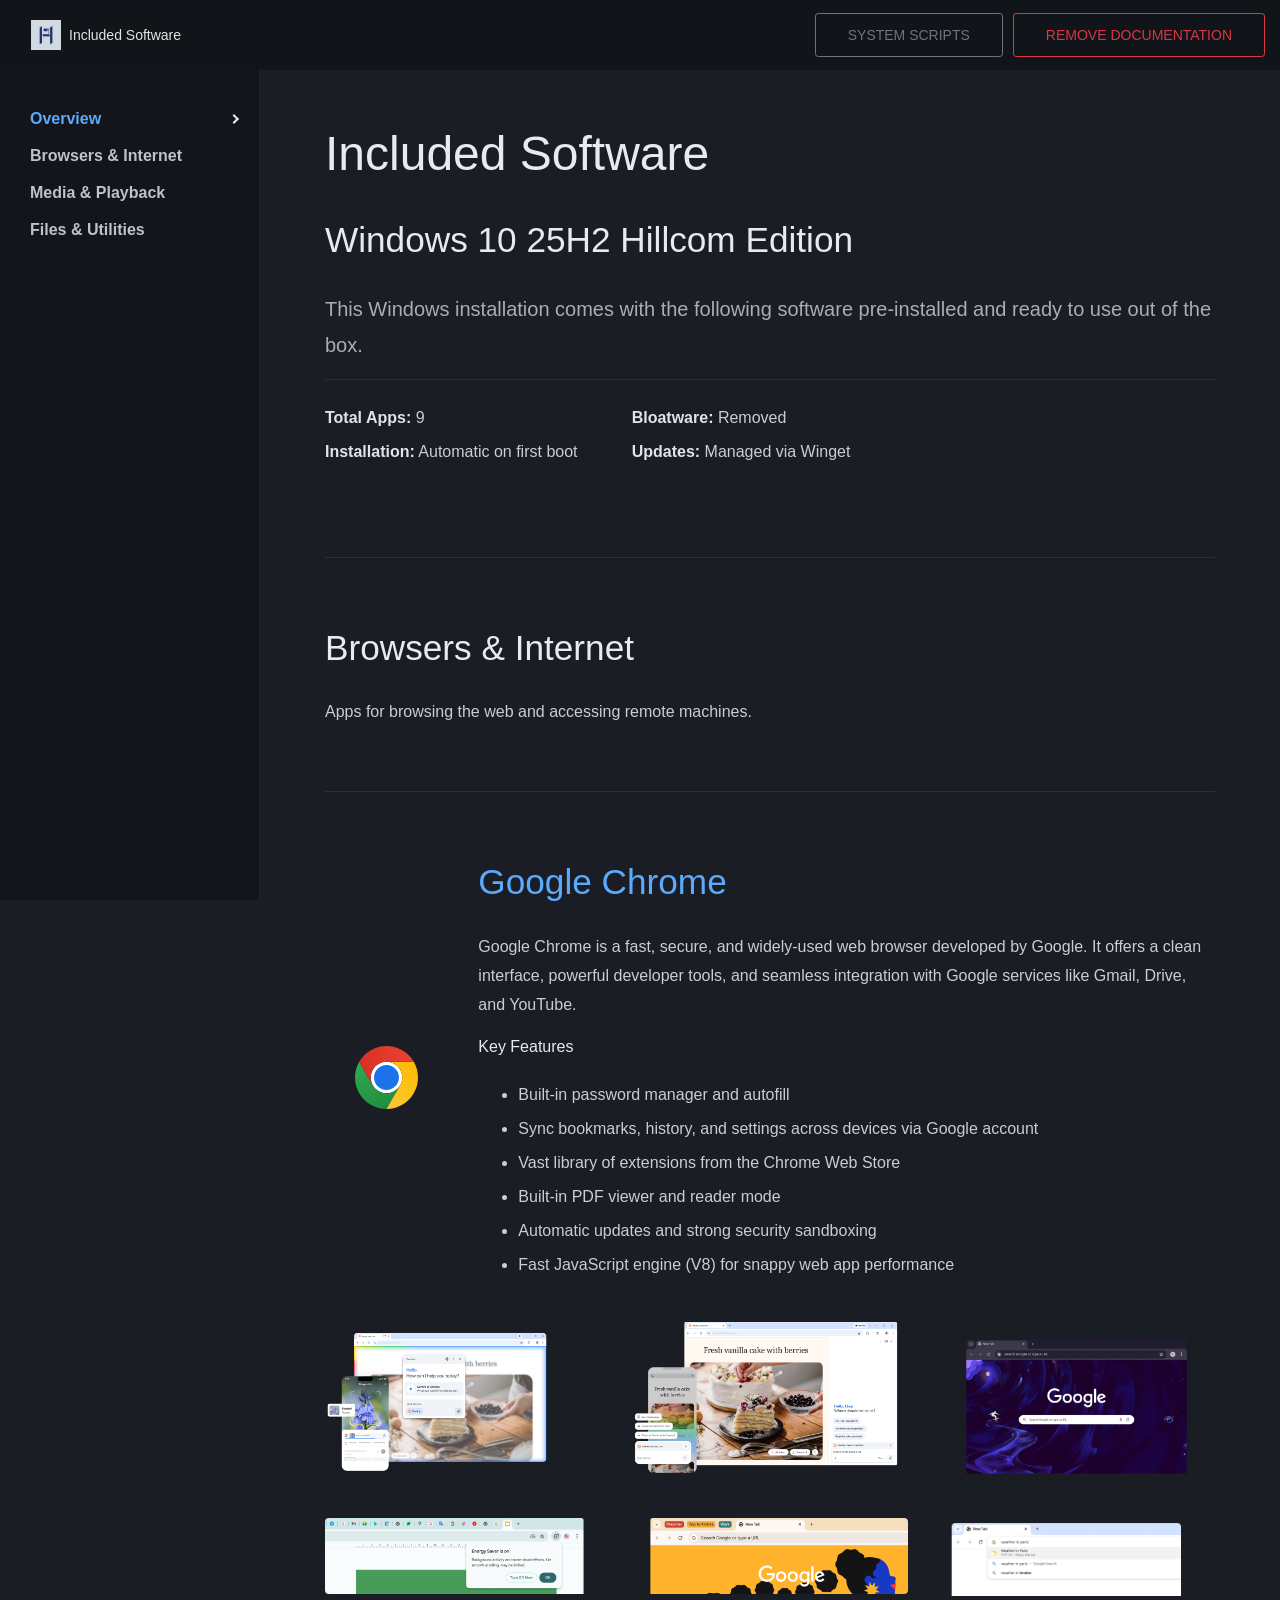
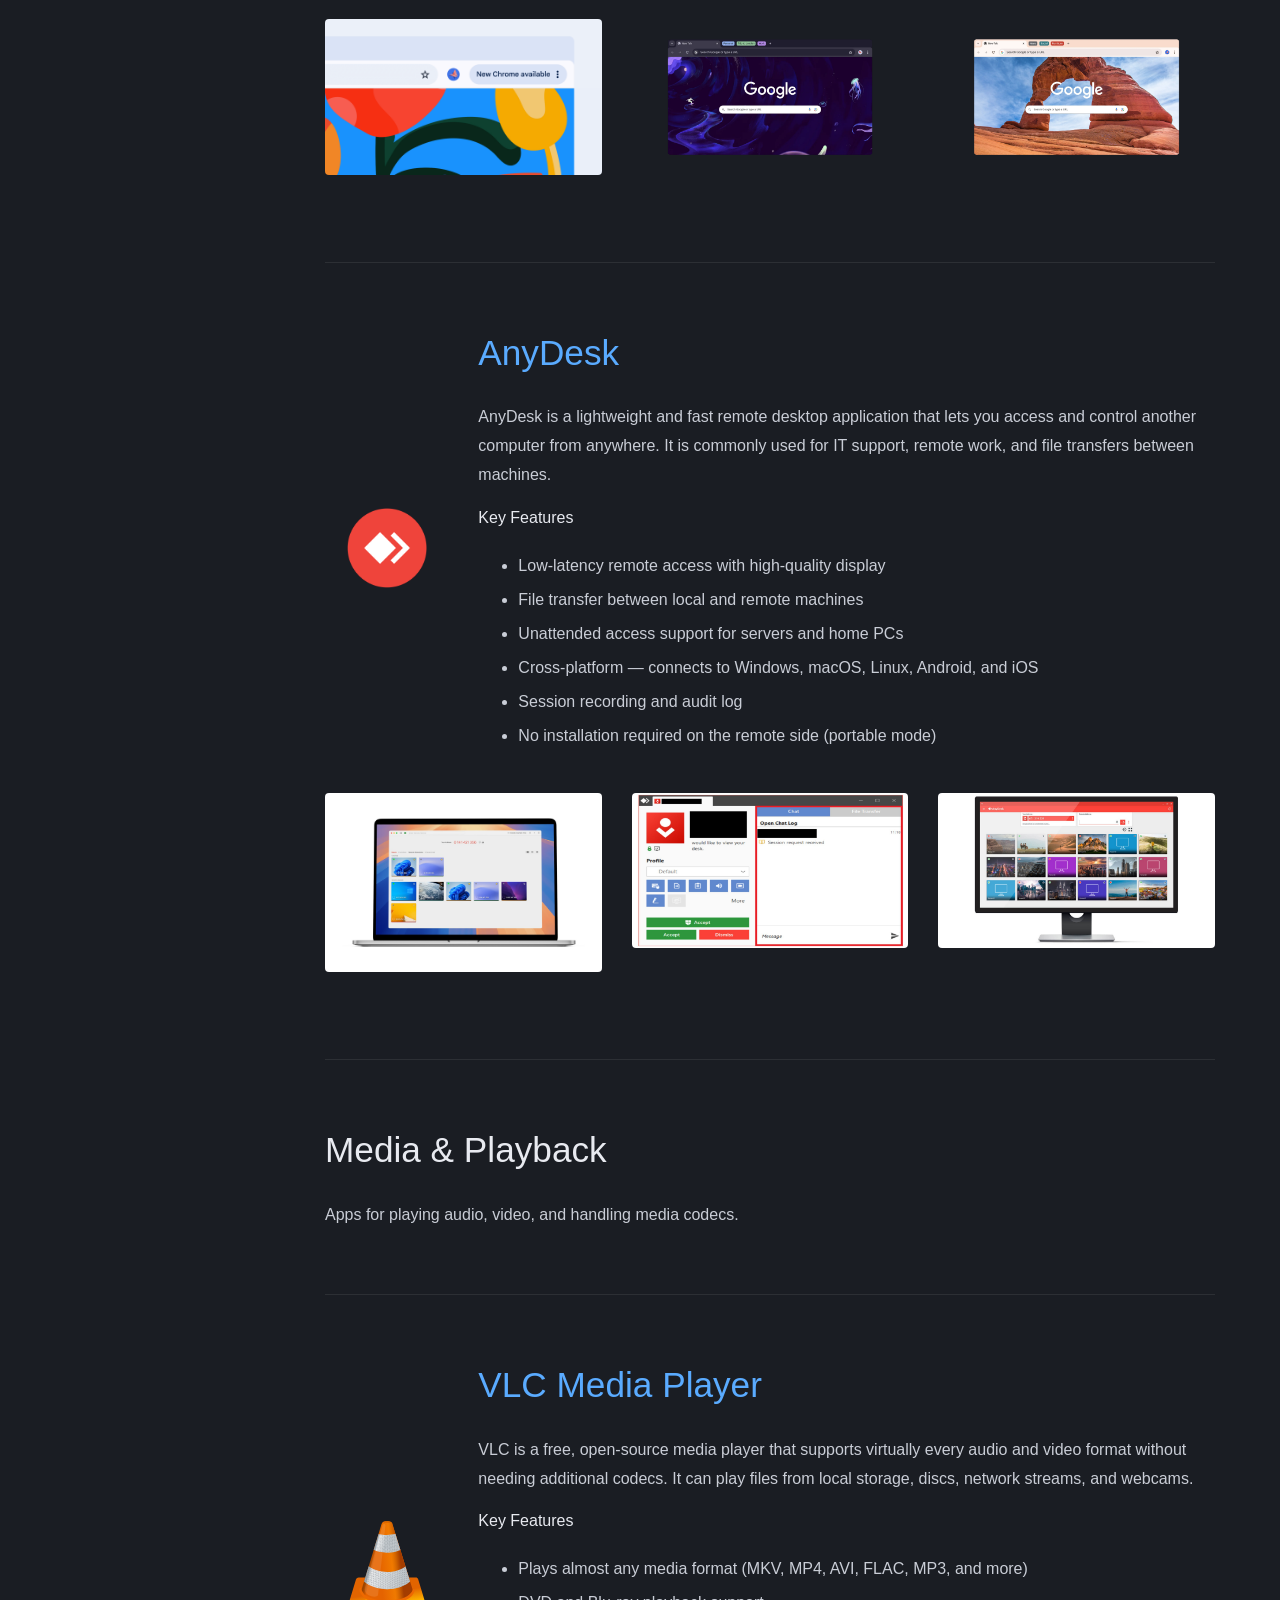
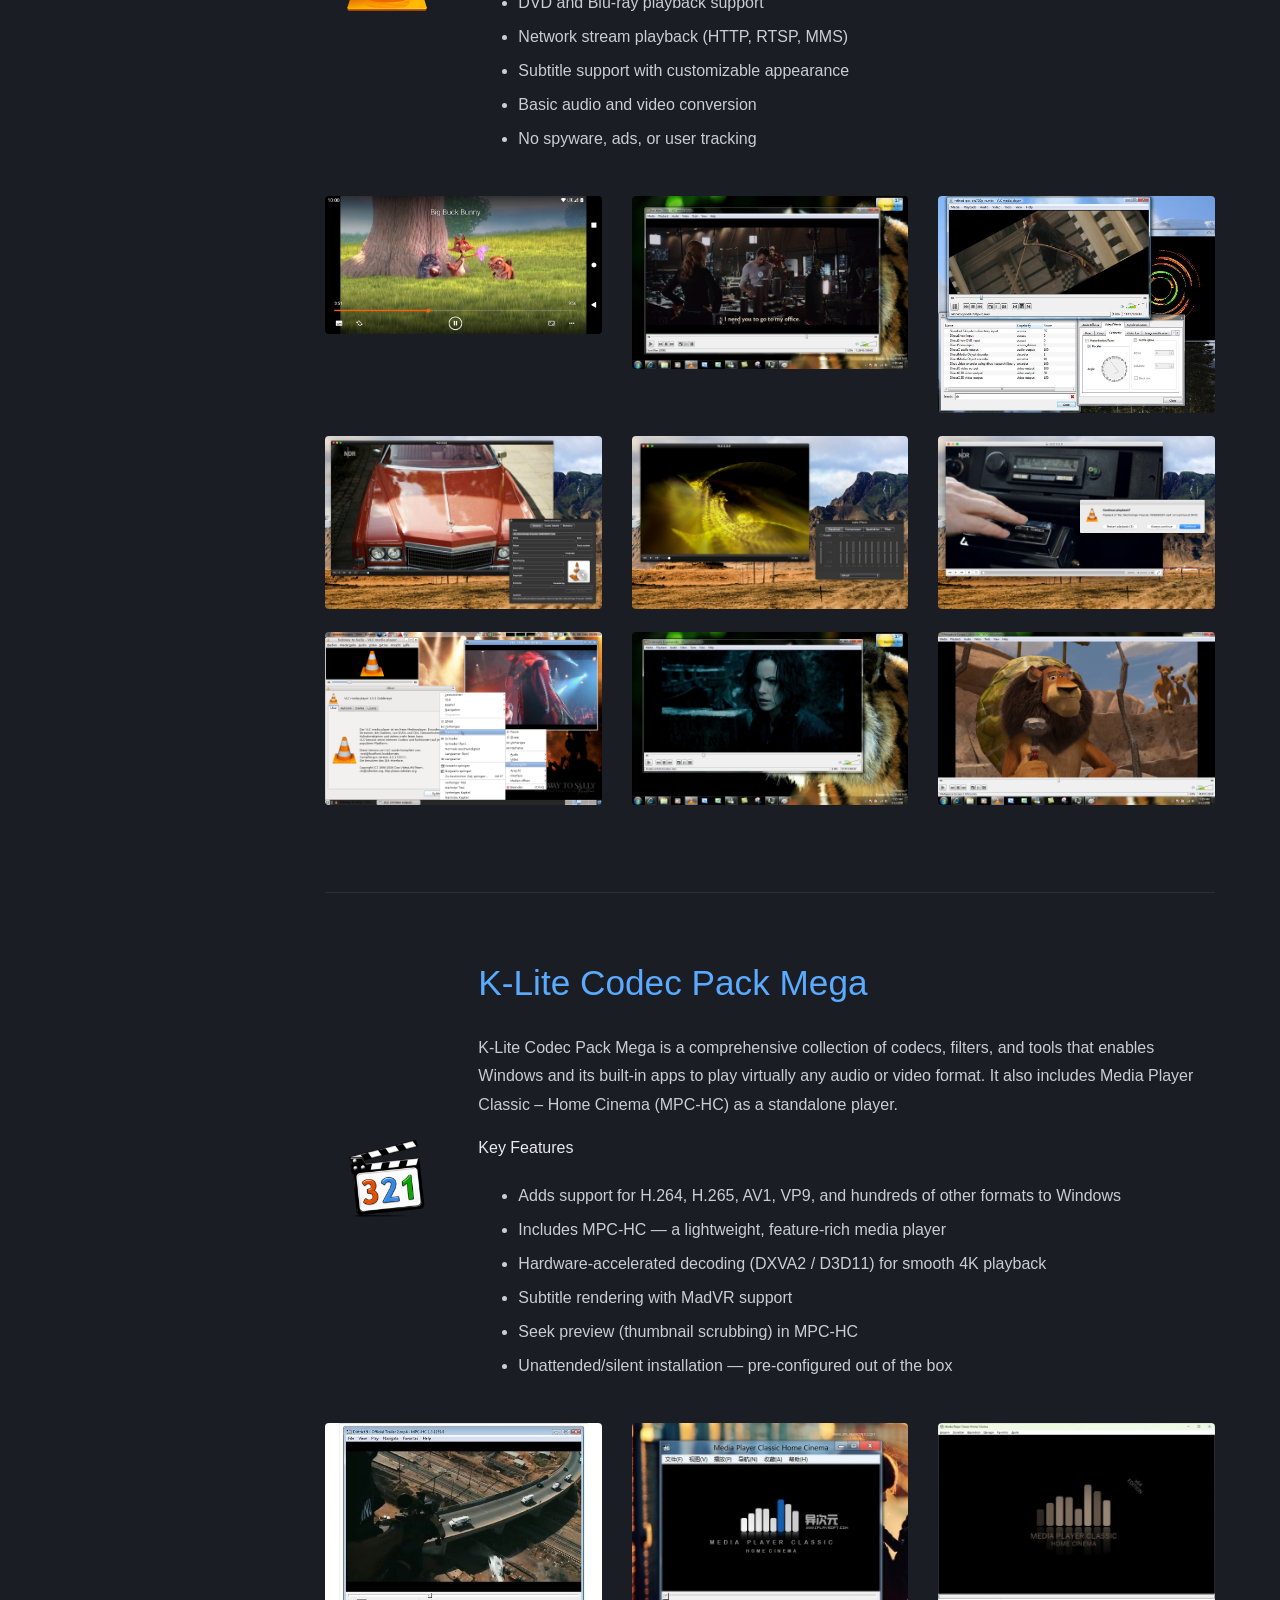
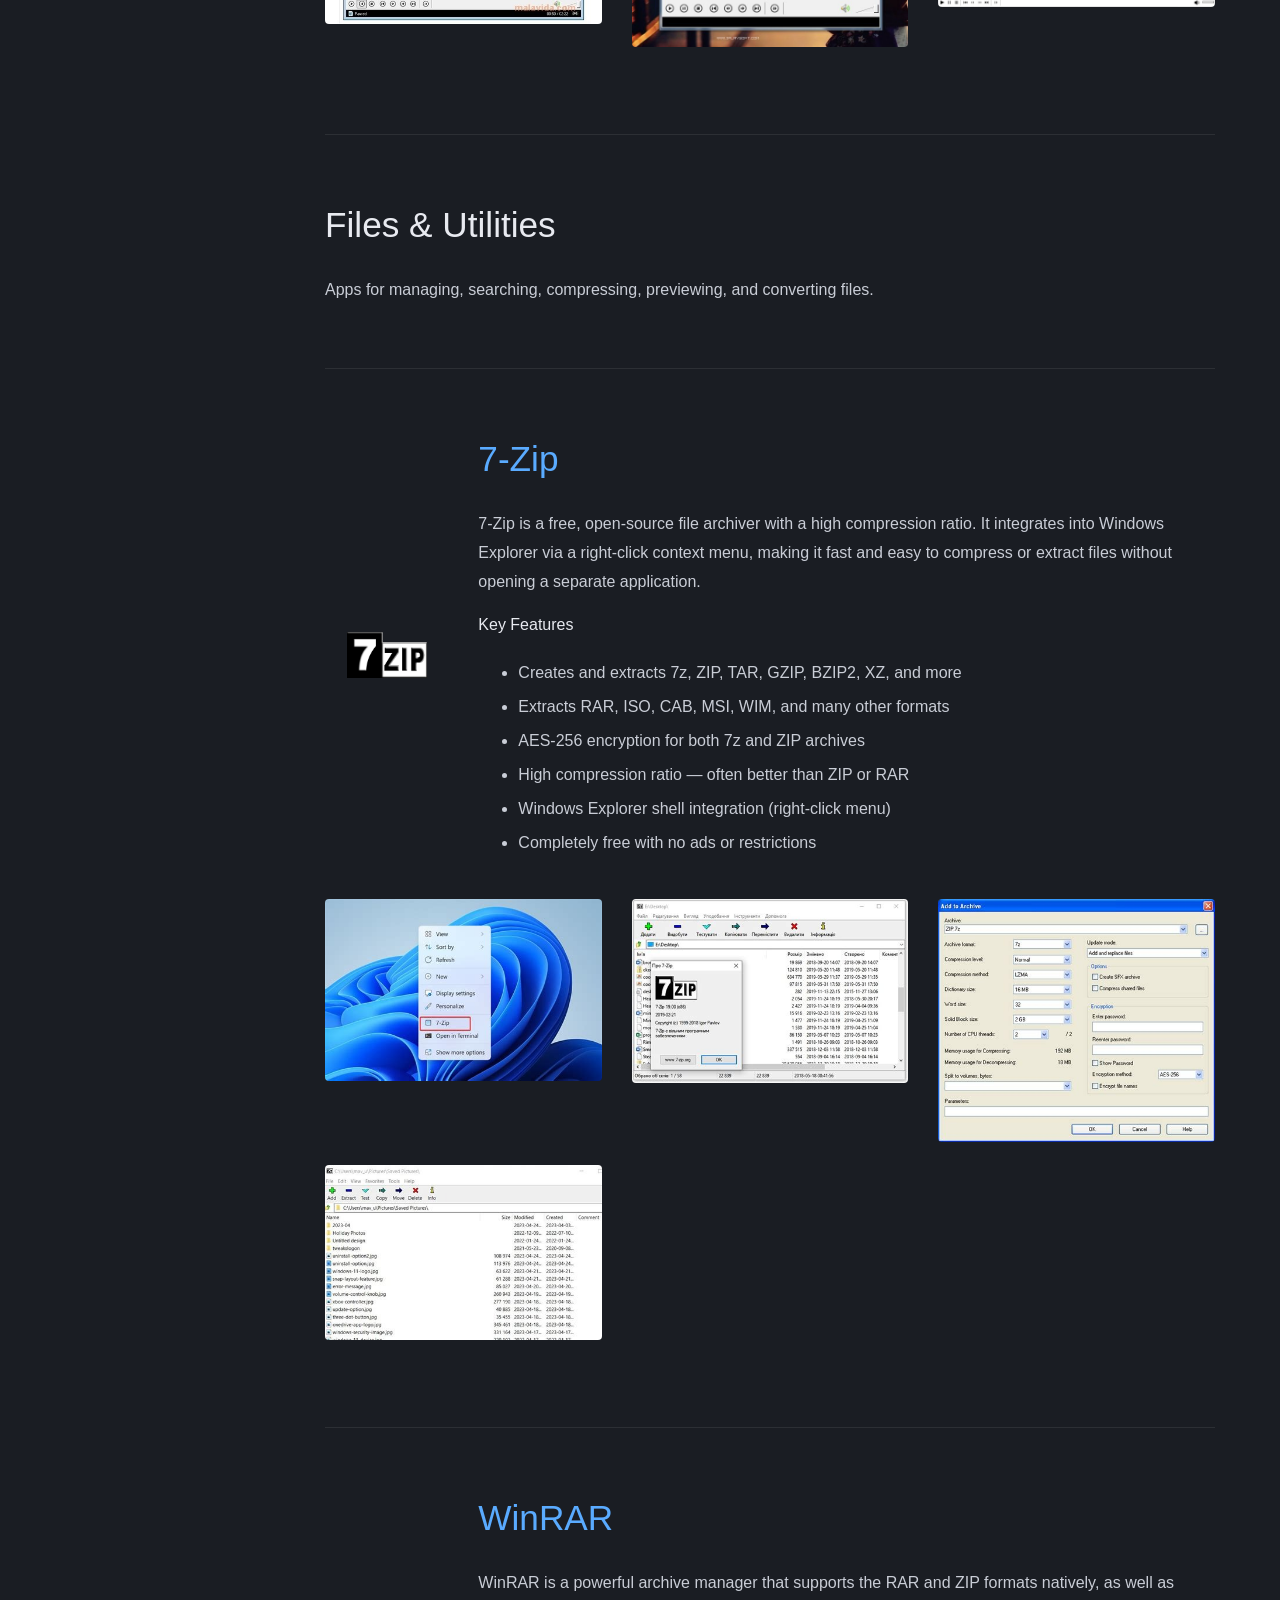
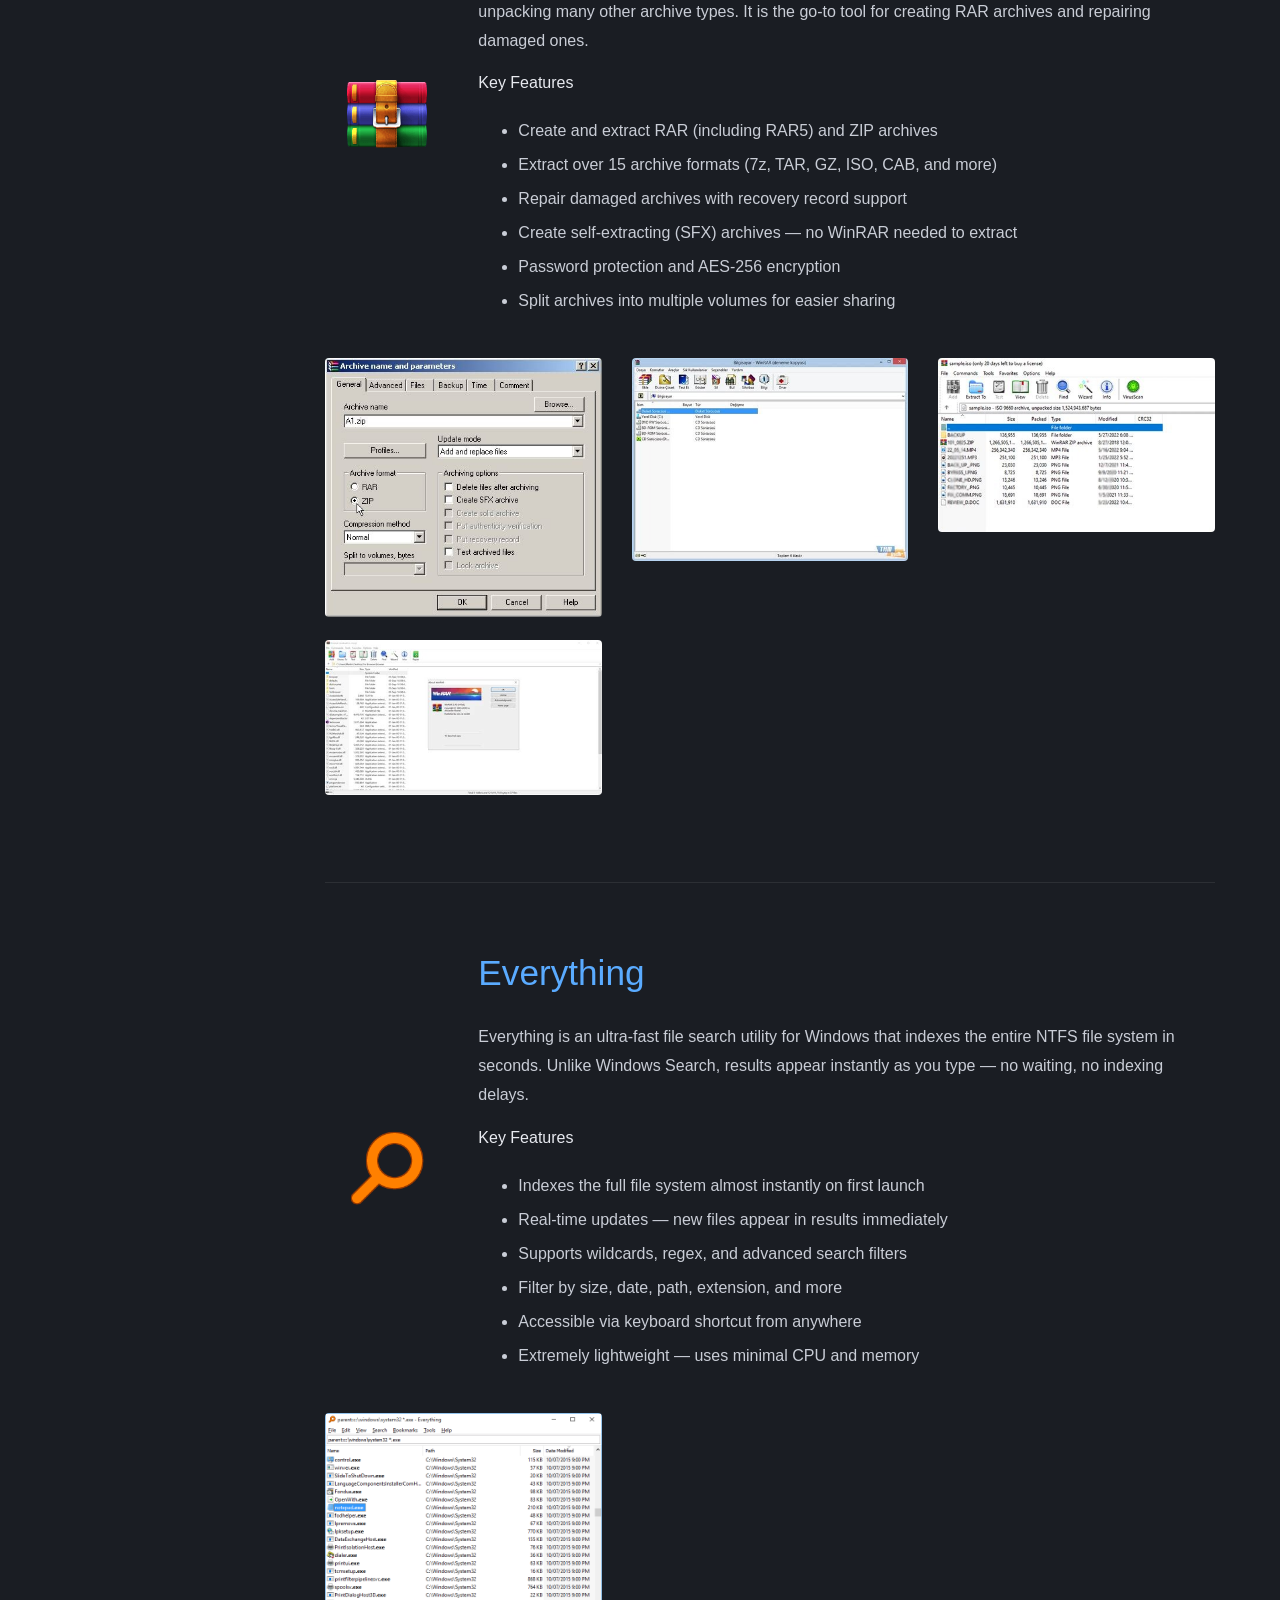
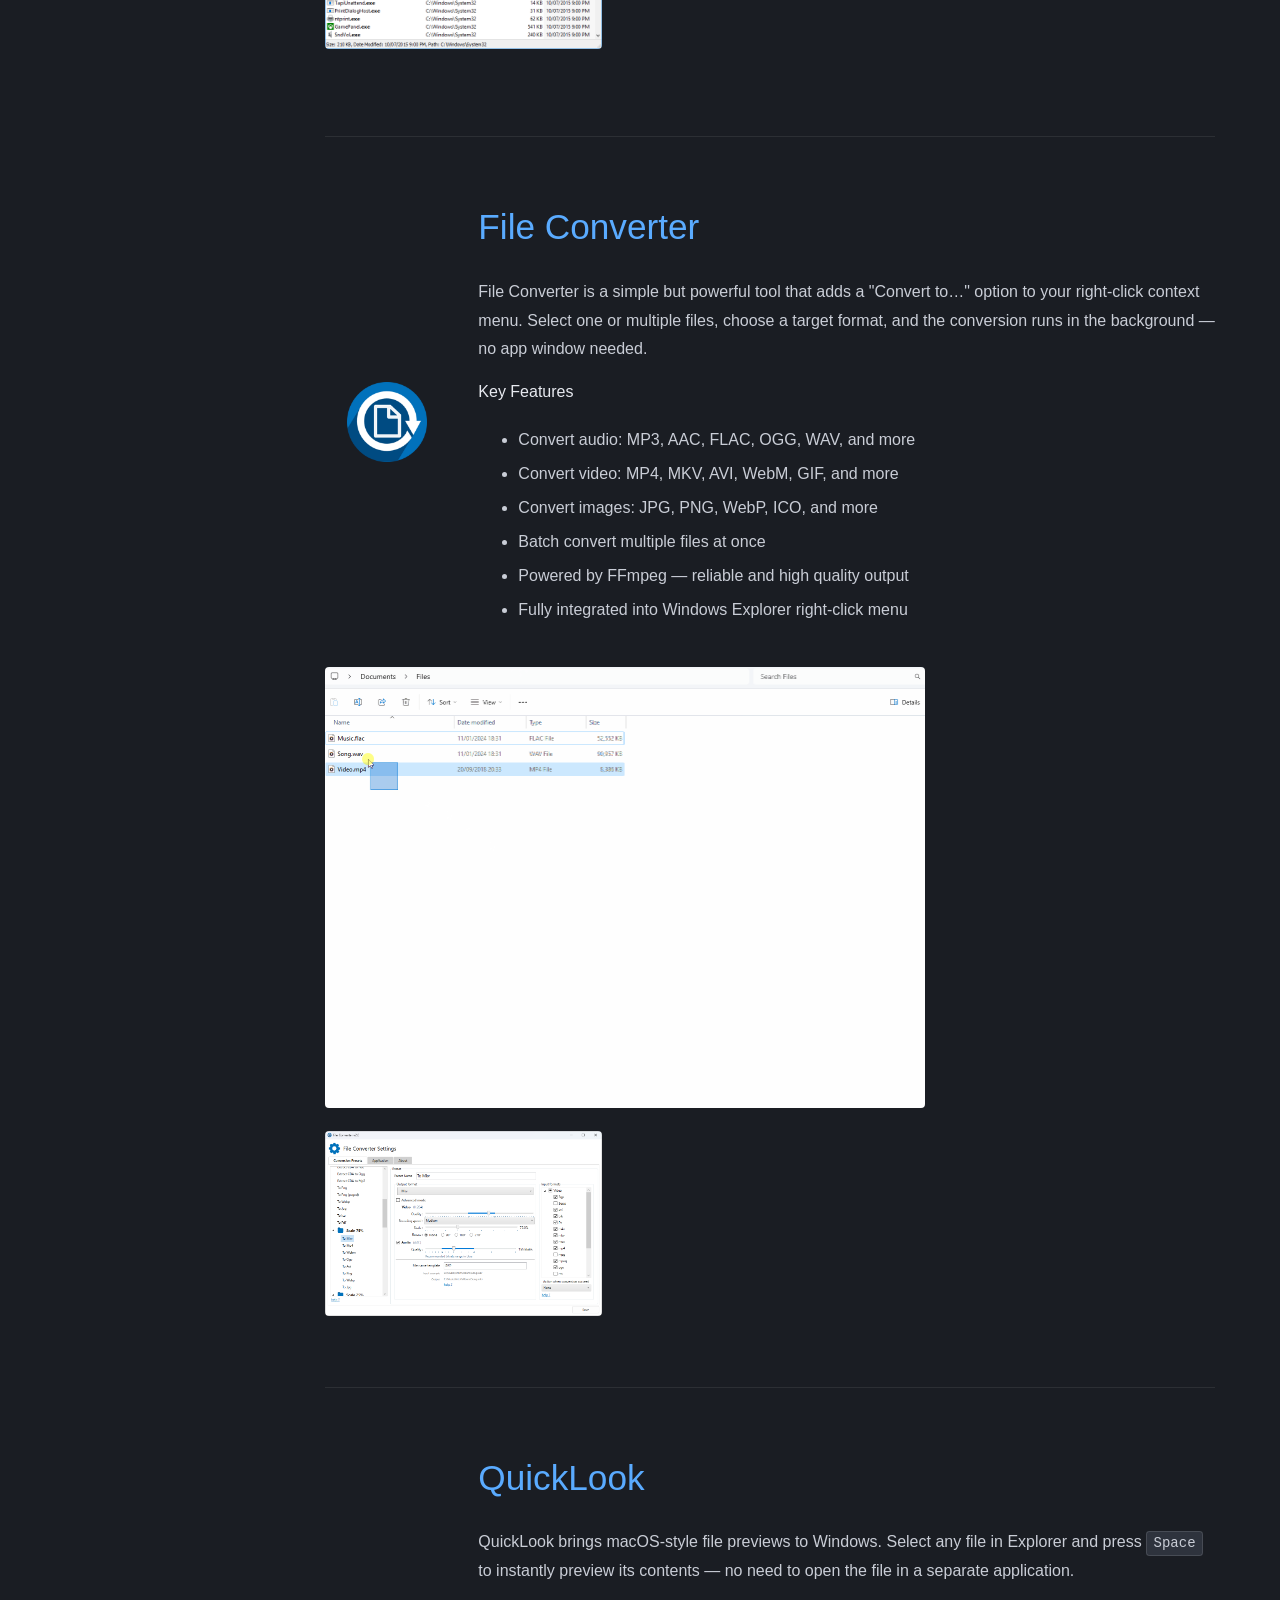
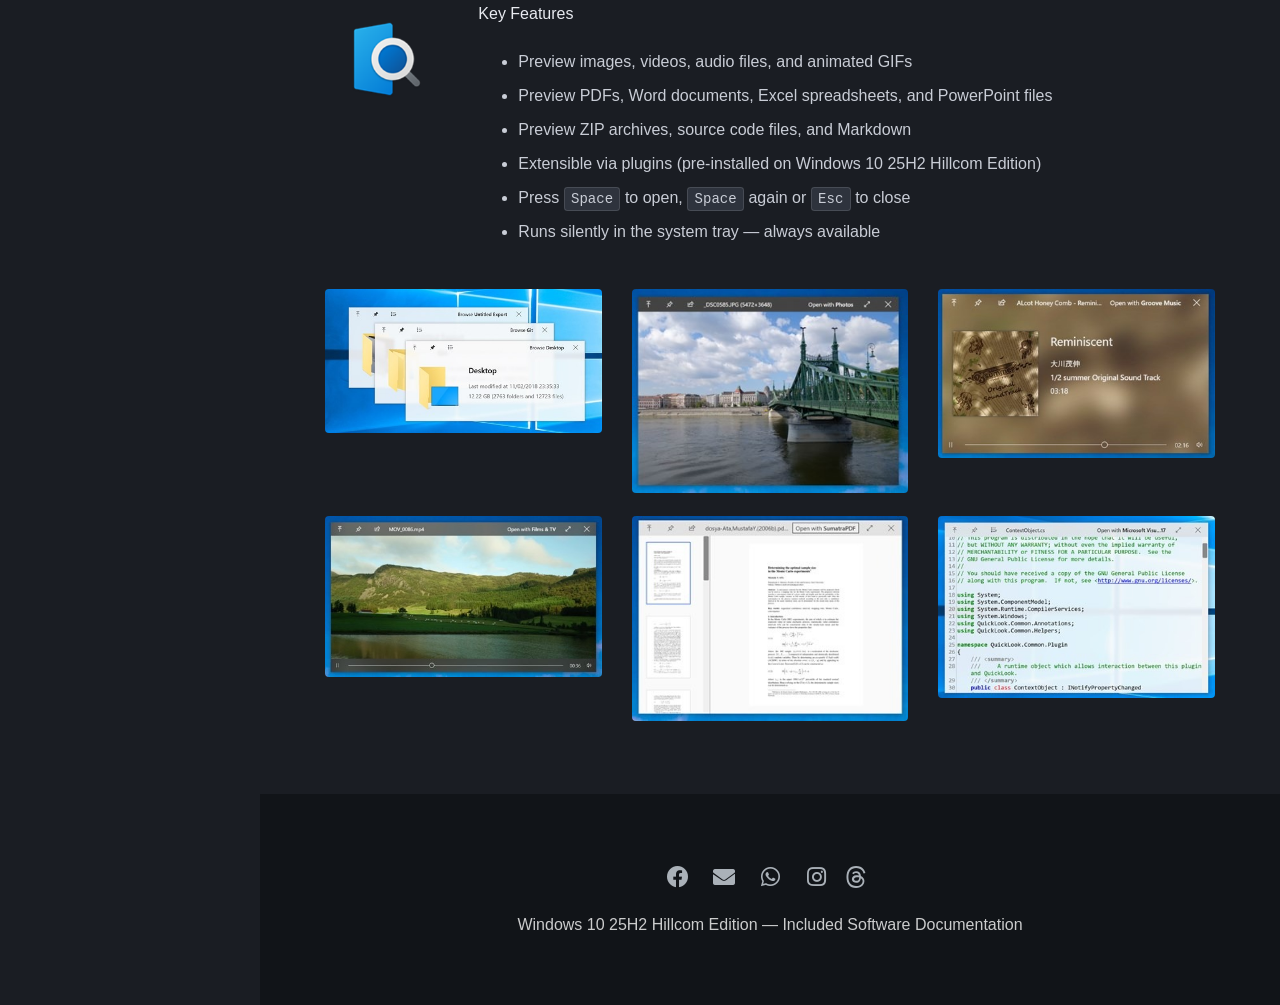
==== commit f749af5a: "Rebrand to Hillcom Edition; add docs pages Update index.html to rebrand the site to "Windows 10 25H2" ====
--- a/Windows10_Documentation/index.html
+++ b/Windows10_Documentation/index.html
@@ -5,12 +5,12 @@
     <meta charset="UTF-8" />
     <meta http-equiv="X-UA-Compatible" content="IE=edge">
     <meta name="viewport" content="width=device-width, initial-scale=1, minimum-scale=1.0, shrink-to-fit=no">
-    <link href="assets/images/favicon.png" rel="icon" />
-    <title>Custom Windows — Included Software</title>
-    <meta name="description" content="Documentation for all pre-installed software in the Custom Windows Edition">
-
-    <!-- Stylesheet
-============================== -->
+    <link href="assets/images/Hillcom/logo.jpg" rel="icon" />
+    <title>Windows 10 25H2 Hillcom Edition — Included Software</title>
+    <meta name="description"
+        content="Documentation for all pre-installed software in the Windows 10 25H2 Hillcom Edition">
+
+    <!-- Stylesheet ============================== -->
     <!-- Bootstrap -->
     <link rel="stylesheet" type="text/css" href="assets/vendor/bootstrap/css/bootstrap.min.css" />
     <!-- Font Awesome Icon -->
@@ -18,7 +18,7 @@
     <!-- Magnific Popup -->
     <link rel="stylesheet" type="text/css" href="assets/vendor/magnific-popup/magnific-popup.min.css" />
     <!-- Highlight Syntax -->
-    <link rel="stylesheet" type="text/css" href="assets/vendor/highlight.js/styles/github.css" />
+    <link rel="stylesheet" type="text/css" href="assets/vendor/highlight.js/styles/atom-one-dark.css" />
     <!-- Custom Stylesheet -->
     <link rel="stylesheet" type="text/css" href="assets/css/stylesheet.css" />
     <!-- Dark Theme -->
@@ -38,12 +38,10 @@
     </div>
     <!-- Preloader End -->
 
-    <!-- Document Wrapper
-=============================== -->
+    <!-- Document Wrapper =============================== -->
     <div id="main-wrapper">
 
-        <!-- Header
-  ============================ -->
+        <!-- Header ============================ -->
         <header id="header" class="sticky-top">
             <!-- Navbar -->
             <nav class="primary-menu navbar navbar-expand-lg bg-dark navbar-text-light navbar-dropdown-dark border-0">
@@ -53,8 +51,9 @@
                         type="button"><span></span><span class="w-75"></span><span class="w-50"></span></button>
 
                     <!-- Logo -->
-                    <a class="logo ml-md-3" href="index.html" title="Custom Windows Edition">
-                        <img src="assets/images/logo-light.png" alt="Custom Windows Edition" />
+                    <a class="logo ml-md-3" href="index.html" title="Windows 10 25H2 Hillcom Edition">
+                        <img src="assets/images/Hillcom/logo.jpg" alt="Windows 10 25H2 Hillcom Edition"
+                            style="max-height:30px;" />
                     </a>
                     <span class="text-2 text-light ml-2">Included Software</span>
                     <!-- Logo End -->
@@ -65,8 +64,8 @@
 
                     <div id="header-nav" class="collapse navbar-collapse justify-content-end">
                         <ul class="navbar-nav">
-                            <li><a target="_blank"
-                                    href="https://github.com/AaqilIlyas/Custom-Windows-Edition">GitHub</a></li>
+                            <li><a href="scripts.html" class="btn btn-sm btn-outline-secondary ml-2">System Scripts</a></li>
+                            <li><a href="remove.html" class="btn btn-sm btn-outline-danger ml-2">Remove Documentation</a></li>
                         </ul>
                     </div>
                 </div>
@@ -75,12 +74,10 @@
         </header>
         <!-- Header End -->
 
-        <!-- Content
-  ============================ -->
+        <!-- Content ============================ -->
         <div id="content" role="main">
 
-            <!-- Sidebar Navigation
-    ============================ -->
+            <!-- Sidebar Navigation ============================ -->
             <div class="idocs-navigation bg-light">
                 <ul class="nav flex-column">
                     <li class="nav-item"><a class="nav-link active" href="#overview">Overview</a></li>
@@ -108,19 +105,18 @@
                             <li class="nav-item"><a class="nav-link" href="#quicklook">QuickLook</a></li>
                         </ul>
                     </li>
+
                 </ul>
             </div>
 
-            <!-- Docs Content
-    ============================ -->
+            <!-- Docs Content ============================ -->
             <div class="idocs-content">
                 <div class="container">
 
-                    <!-- Overview
-        ============================ -->
+                    <!-- Overview ============================ -->
                     <section id="overview">
                         <h1>Included Software</h1>
-                        <h2>Custom Windows Edition</h2>
+                        <h2>Windows 10 25H2 Hillcom Edition</h2>
                         <p class="lead">This Windows installation comes with the following software pre-installed and
                             ready to use out of the box.</p>
                         <hr>
@@ -142,8 +138,7 @@
 
                     <hr class="divider">
 
-                    <!-- Browsers & Internet heading
-        ============================ -->
+                    <!-- Browsers & Internet heading ============================ -->
                     <section id="browsers-internet">
                         <h2>Browsers &amp; Internet</h2>
                         <p>Apps for browsing the web and accessing remote machines.</p>
@@ -151,8 +146,7 @@
 
                     <hr class="divider">
 
-                    <!-- Google Chrome
-        ============================ -->
+                    <!-- Google Chrome ============================ -->
                     <section id="chrome">
                         <div class="row align-items-center">
                             <div class="col-md-2 text-center mb-3 mb-md-0">
@@ -245,8 +239,7 @@
 
                     <hr class="divider">
 
-                    <!-- AnyDesk
-        ============================ -->
+                    <!-- AnyDesk ============================ -->
                     <section id="anydesk">
                         <div class="row align-items-center">
                             <div class="col-md-2 text-center mb-3 mb-md-0">
@@ -271,27 +264,32 @@
                         </div>
                         <div class="row mt-3">
                             <div class="col-6 col-md-4 mb-3">
-                                <a href="assets/images/AnyDesk/imgi_170_anydesk-device-mac-3cc376.jpg" class="popup-img d-block">
-                                    <img src="assets/images/AnyDesk/imgi_170_anydesk-device-mac-3cc376.jpg" alt="AnyDesk on Mac" class="img-fluid rounded">
-                                </a>
-                            </div>
-                            <div class="col-6 col-md-4 mb-3">
-                                <a href="assets/images/AnyDesk/imgi_183_Vi7dVW8gYcAoFsqRp4udZW.jpg" class="popup-img d-block">
-                                    <img src="assets/images/AnyDesk/imgi_183_Vi7dVW8gYcAoFsqRp4udZW.jpg" alt="AnyDesk screenshot" class="img-fluid rounded">
-                                </a>
-                            </div>
-                            <div class="col-6 col-md-4 mb-3">
-                                <a href="assets/images/AnyDesk/imgi_198_ZxByQPpviyAXC9SJP87KVH.jpg" class="popup-img d-block">
-                                    <img src="assets/images/AnyDesk/imgi_198_ZxByQPpviyAXC9SJP87KVH.jpg" alt="AnyDesk screenshot" class="img-fluid rounded">
-                                </a>
-                            </div>
-                        </div>
-                    </section>
-
-                    <hr class="divider">
-
-                    <!-- Media & Playback heading
-        ============================ -->
+                                <a href="assets/images/AnyDesk/imgi_170_anydesk-device-mac-3cc376.jpg"
+                                    class="popup-img d-block">
+                                    <img src="assets/images/AnyDesk/imgi_170_anydesk-device-mac-3cc376.jpg"
+                                        alt="AnyDesk on Mac" class="img-fluid rounded">
+                                </a>
+                            </div>
+                            <div class="col-6 col-md-4 mb-3">
+                                <a href="assets/images/AnyDesk/imgi_183_Vi7dVW8gYcAoFsqRp4udZW.jpg"
+                                    class="popup-img d-block">
+                                    <img src="assets/images/AnyDesk/imgi_183_Vi7dVW8gYcAoFsqRp4udZW.jpg"
+                                        alt="AnyDesk screenshot" class="img-fluid rounded">
+                                </a>
+                            </div>
+                            <div class="col-6 col-md-4 mb-3">
+                                <a href="assets/images/AnyDesk/imgi_198_ZxByQPpviyAXC9SJP87KVH.jpg"
+                                    class="popup-img d-block">
+                                    <img src="assets/images/AnyDesk/imgi_198_ZxByQPpviyAXC9SJP87KVH.jpg"
+                                        alt="AnyDesk screenshot" class="img-fluid rounded">
+                                </a>
+                            </div>
+                        </div>
+                    </section>
+
+                    <hr class="divider">
+
+                    <!-- Media & Playback heading ============================ -->
                     <section id="media-playback">
                         <h2>Media &amp; Playback</h2>
                         <p>Apps for playing audio, video, and handling media codecs.</p>
@@ -299,13 +297,12 @@
 
                     <hr class="divider">
 
-                    <!-- VLC Media Player
-        ============================ -->
+                    <!-- VLC Media Player ============================ -->
                     <section id="vlc">
                         <div class="row align-items-center">
                             <div class="col-md-2 text-center mb-3 mb-md-0">
-                                <img src="assets/images/VLC%20Media%20Player/imgi_4_vlc.mini.svg" alt="VLC Media Player" class="img-fluid"
-                                    style="max-width:80px;">
+                                <img src="assets/images/VLC%20Media%20Player/imgi_4_vlc.mini.svg" alt="VLC Media Player"
+                                    class="img-fluid" style="max-width:80px;">
                             </div>
                             <div class="col-md-10">
                                 <h2><a href="https://www.videolan.org/vlc/" target="_blank" rel="noopener">VLC Media
@@ -326,62 +323,79 @@
                         </div>
                         <div class="row mt-3">
                             <div class="col-6 col-md-4 mb-3">
-                                <a href="assets/images/VLC%20Media%20Player/imgi_5_playback-medium.jpg" class="popup-img d-block">
-                                    <img src="assets/images/VLC%20Media%20Player/imgi_5_playback-medium.jpg" alt="VLC playback" class="img-fluid rounded">
-                                </a>
-                            </div>
-                            <div class="col-6 col-md-4 mb-3">
-                                <a href="assets/images/VLC%20Media%20Player/imgi_21_vlc_101_w7.jpg" class="popup-img d-block">
-                                    <img src="assets/images/VLC%20Media%20Player/imgi_21_vlc_101_w7.jpg" alt="VLC on Windows 7" class="img-fluid rounded">
-                                </a>
-                            </div>
-                            <div class="col-6 col-md-4 mb-3">
-                                <a href="assets/images/VLC%20Media%20Player/imgi_23_VLC_Qt4.jpg" class="popup-img d-block">
-                                    <img src="assets/images/VLC%20Media%20Player/imgi_23_VLC_Qt4.jpg" alt="VLC Qt4" class="img-fluid rounded">
-                                </a>
-                            </div>
-                            <div class="col-6 col-md-4 mb-3">
-                                <a href="assets/images/VLC%20Media%20Player/imgi_25_vlc-2.2-macosx-playback-dark.jpg" class="popup-img d-block">
-                                    <img src="assets/images/VLC%20Media%20Player/imgi_25_vlc-2.2-macosx-playback-dark.jpg" alt="VLC macOS dark playback" class="img-fluid rounded">
-                                </a>
-                            </div>
-                            <div class="col-6 col-md-4 mb-3">
-                                <a href="assets/images/VLC%20Media%20Player/imgi_26_vlc-2.2-macosx-audio-playback-dark.jpg" class="popup-img d-block">
-                                    <img src="assets/images/VLC%20Media%20Player/imgi_26_vlc-2.2-macosx-audio-playback-dark.jpg" alt="VLC macOS audio dark" class="img-fluid rounded">
-                                </a>
-                            </div>
-                            <div class="col-6 col-md-4 mb-3">
-                                <a href="assets/images/VLC%20Media%20Player/imgi_27_vlc-2.2-macosx-playback.jpg" class="popup-img d-block">
-                                    <img src="assets/images/VLC%20Media%20Player/imgi_27_vlc-2.2-macosx-playback.jpg" alt="VLC macOS playback" class="img-fluid rounded">
-                                </a>
-                            </div>
-                            <div class="col-6 col-md-4 mb-3">
-                                <a href="assets/images/VLC%20Media%20Player/imgi_30_VLC_Gnome.png" class="popup-img d-block">
-                                    <img src="assets/images/VLC%20Media%20Player/imgi_30_VLC_Gnome.png" alt="VLC on Gnome" class="img-fluid rounded">
-                                </a>
-                            </div>
-                            <div class="col-6 col-md-4 mb-3">
-                                <a href="assets/images/VLC%20Media%20Player/imgi_31_vlc_101_w7_2.jpg" class="popup-img d-block">
-                                    <img src="assets/images/VLC%20Media%20Player/imgi_31_vlc_101_w7_2.jpg" alt="VLC Windows screenshot 2" class="img-fluid rounded">
-                                </a>
-                            </div>
-                            <div class="col-6 col-md-4 mb-3">
-                                <a href="assets/images/VLC%20Media%20Player/imgi_32_vlc_101_w7_1.jpg" class="popup-img d-block">
-                                    <img src="assets/images/VLC%20Media%20Player/imgi_32_vlc_101_w7_1.jpg" alt="VLC Windows screenshot 3" class="img-fluid rounded">
-                                </a>
-                            </div>
-                        </div>
-                    </section>
-
-                    <hr class="divider">
-
-                    <!-- K-Lite Codec Pack Mega
-        ============================ -->
+                                <a href="assets/images/VLC%20Media%20Player/imgi_5_playback-medium.jpg"
+                                    class="popup-img d-block">
+                                    <img src="assets/images/VLC%20Media%20Player/imgi_5_playback-medium.jpg"
+                                        alt="VLC playback" class="img-fluid rounded">
+                                </a>
+                            </div>
+                            <div class="col-6 col-md-4 mb-3">
+                                <a href="assets/images/VLC%20Media%20Player/imgi_21_vlc_101_w7.jpg"
+                                    class="popup-img d-block">
+                                    <img src="assets/images/VLC%20Media%20Player/imgi_21_vlc_101_w7.jpg"
+                                        alt="VLC on Windows 7" class="img-fluid rounded">
+                                </a>
+                            </div>
+                            <div class="col-6 col-md-4 mb-3">
+                                <a href="assets/images/VLC%20Media%20Player/imgi_23_VLC_Qt4.jpg"
+                                    class="popup-img d-block">
+                                    <img src="assets/images/VLC%20Media%20Player/imgi_23_VLC_Qt4.jpg" alt="VLC Qt4"
+                                        class="img-fluid rounded">
+                                </a>
+                            </div>
+                            <div class="col-6 col-md-4 mb-3">
+                                <a href="assets/images/VLC%20Media%20Player/imgi_25_vlc-2.2-macosx-playback-dark.jpg"
+                                    class="popup-img d-block">
+                                    <img src="assets/images/VLC%20Media%20Player/imgi_25_vlc-2.2-macosx-playback-dark.jpg"
+                                        alt="VLC macOS dark playback" class="img-fluid rounded">
+                                </a>
+                            </div>
+                            <div class="col-6 col-md-4 mb-3">
+                                <a href="assets/images/VLC%20Media%20Player/imgi_26_vlc-2.2-macosx-audio-playback-dark.jpg"
+                                    class="popup-img d-block">
+                                    <img src="assets/images/VLC%20Media%20Player/imgi_26_vlc-2.2-macosx-audio-playback-dark.jpg"
+                                        alt="VLC macOS audio dark" class="img-fluid rounded">
+                                </a>
+                            </div>
+                            <div class="col-6 col-md-4 mb-3">
+                                <a href="assets/images/VLC%20Media%20Player/imgi_27_vlc-2.2-macosx-playback.jpg"
+                                    class="popup-img d-block">
+                                    <img src="assets/images/VLC%20Media%20Player/imgi_27_vlc-2.2-macosx-playback.jpg"
+                                        alt="VLC macOS playback" class="img-fluid rounded">
+                                </a>
+                            </div>
+                            <div class="col-6 col-md-4 mb-3">
+                                <a href="assets/images/VLC%20Media%20Player/imgi_30_VLC_Gnome.png"
+                                    class="popup-img d-block">
+                                    <img src="assets/images/VLC%20Media%20Player/imgi_30_VLC_Gnome.png"
+                                        alt="VLC on Gnome" class="img-fluid rounded">
+                                </a>
+                            </div>
+                            <div class="col-6 col-md-4 mb-3">
+                                <a href="assets/images/VLC%20Media%20Player/imgi_31_vlc_101_w7_2.jpg"
+                                    class="popup-img d-block">
+                                    <img src="assets/images/VLC%20Media%20Player/imgi_31_vlc_101_w7_2.jpg"
+                                        alt="VLC Windows screenshot 2" class="img-fluid rounded">
+                                </a>
+                            </div>
+                            <div class="col-6 col-md-4 mb-3">
+                                <a href="assets/images/VLC%20Media%20Player/imgi_32_vlc_101_w7_1.jpg"
+                                    class="popup-img d-block">
+                                    <img src="assets/images/VLC%20Media%20Player/imgi_32_vlc_101_w7_1.jpg"
+                                        alt="VLC Windows screenshot 3" class="img-fluid rounded">
+                                </a>
+                            </div>
+                        </div>
+                    </section>
+
+                    <hr class="divider">
+
+                    <!-- K-Lite Codec Pack Mega ============================ -->
                     <section id="klite">
                         <div class="row align-items-center">
                             <div class="col-md-2 text-center mb-3 mb-md-0">
-                                <img src="assets/images/K-Lite%20Codec%20Pack/imgi_10_d0b9e469a67d7b15.png" alt="K-Lite Codec Pack Mega"
-                                    class="img-fluid" style="max-width:80px;">
+                                <img src="assets/images/K-Lite%20Codec%20Pack/imgi_10_d0b9e469a67d7b15.png"
+                                    alt="K-Lite Codec Pack Mega" class="img-fluid" style="max-width:80px;">
                             </div>
                             <div class="col-md-10">
                                 <h2><a href="https://www.codecguide.com/download_k-lite_codec_pack_mega.htm"
@@ -404,27 +418,32 @@
                         </div>
                         <div class="row mt-3">
                             <div class="col-6 col-md-4 mb-3">
-                                <a href="assets/images/K-Lite%20Codec%20Pack/imgi_157_k-lite-mega-codec-pack-374-1.jpg" class="popup-img d-block">
-                                    <img src="assets/images/K-Lite%20Codec%20Pack/imgi_157_k-lite-mega-codec-pack-374-1.jpg" alt="K-Lite installer" class="img-fluid rounded">
-                                </a>
-                            </div>
-                            <div class="col-6 col-md-4 mb-3">
-                                <a href="assets/images/K-Lite%20Codec%20Pack/imgi_158_mpc.jpg" class="popup-img d-block">
-                                    <img src="assets/images/K-Lite%20Codec%20Pack/imgi_158_mpc.jpg" alt="MPC-HC player" class="img-fluid rounded">
-                                </a>
-                            </div>
-                            <div class="col-6 col-md-4 mb-3">
-                                <a href="assets/images/K-Lite%20Codec%20Pack/imgi_300_Media-Player-Classic-MPC-HC_screenshot.webp" class="popup-img d-block">
-                                    <img src="assets/images/K-Lite%20Codec%20Pack/imgi_300_Media-Player-Classic-MPC-HC_screenshot.webp" alt="MPC-HC screenshot" class="img-fluid rounded">
-                                </a>
-                            </div>
-                        </div>
-                    </section>
-
-                    <hr class="divider">
-
-                    <!-- Files & Utilities heading
-        ============================ -->
+                                <a href="assets/images/K-Lite%20Codec%20Pack/imgi_157_k-lite-mega-codec-pack-374-1.jpg"
+                                    class="popup-img d-block">
+                                    <img src="assets/images/K-Lite%20Codec%20Pack/imgi_157_k-lite-mega-codec-pack-374-1.jpg"
+                                        alt="K-Lite installer" class="img-fluid rounded">
+                                </a>
+                            </div>
+                            <div class="col-6 col-md-4 mb-3">
+                                <a href="assets/images/K-Lite%20Codec%20Pack/imgi_158_mpc.jpg"
+                                    class="popup-img d-block">
+                                    <img src="assets/images/K-Lite%20Codec%20Pack/imgi_158_mpc.jpg" alt="MPC-HC player"
+                                        class="img-fluid rounded">
+                                </a>
+                            </div>
+                            <div class="col-6 col-md-4 mb-3">
+                                <a href="assets/images/K-Lite%20Codec%20Pack/imgi_300_Media-Player-Classic-MPC-HC_screenshot.webp"
+                                    class="popup-img d-block">
+                                    <img src="assets/images/K-Lite%20Codec%20Pack/imgi_300_Media-Player-Classic-MPC-HC_screenshot.webp"
+                                        alt="MPC-HC screenshot" class="img-fluid rounded">
+                                </a>
+                            </div>
+                        </div>
+                    </section>
+
+                    <hr class="divider">
+
+                    <!-- Files & Utilities heading ============================ -->
                     <section id="files-utilities">
                         <h2>Files &amp; Utilities</h2>
                         <p>Apps for managing, searching, compressing, previewing, and converting files.</p>
@@ -432,8 +451,7 @@
 
                     <hr class="divider">
 
-                    <!-- 7-Zip
-        ============================ -->
+                    <!-- 7-Zip ============================ -->
                     <section id="7zip">
                         <div class="row align-items-center">
                             <div class="col-md-2 text-center mb-3 mb-md-0">
@@ -459,31 +477,34 @@
                         <div class="row mt-3">
                             <div class="col-6 col-md-4 mb-3">
                                 <a href="assets/images/7-Zip/imgi_23_.jpg" class="popup-img d-block">
-                                    <img src="assets/images/7-Zip/imgi_23_.jpg" alt="7-Zip screenshot" class="img-fluid rounded">
+                                    <img src="assets/images/7-Zip/imgi_23_.jpg" alt="7-Zip screenshot"
+                                        class="img-fluid rounded">
                                 </a>
                             </div>
                             <div class="col-6 col-md-4 mb-3">
                                 <a href="assets/images/7-Zip/imgi_50_.jpg" class="popup-img d-block">
-                                    <img src="assets/images/7-Zip/imgi_50_.jpg" alt="7-Zip screenshot" class="img-fluid rounded">
+                                    <img src="assets/images/7-Zip/imgi_50_.jpg" alt="7-Zip screenshot"
+                                        class="img-fluid rounded">
                                 </a>
                             </div>
                             <div class="col-6 col-md-4 mb-3">
                                 <a href="assets/images/7-Zip/imgi_73_.jpg" class="popup-img d-block">
-                                    <img src="assets/images/7-Zip/imgi_73_.jpg" alt="7-Zip screenshot" class="img-fluid rounded">
+                                    <img src="assets/images/7-Zip/imgi_73_.jpg" alt="7-Zip screenshot"
+                                        class="img-fluid rounded">
                                 </a>
                             </div>
                             <div class="col-6 col-md-4 mb-3">
                                 <a href="assets/images/7-Zip/imgi_161_.jpg" class="popup-img d-block">
-                                    <img src="assets/images/7-Zip/imgi_161_.jpg" alt="7-Zip screenshot" class="img-fluid rounded">
-                                </a>
-                            </div>
-                        </div>
-                    </section>
-
-                    <hr class="divider">
-
-                    <!-- WinRAR
-        ============================ -->
+                                    <img src="assets/images/7-Zip/imgi_161_.jpg" alt="7-Zip screenshot"
+                                        class="img-fluid rounded">
+                                </a>
+                            </div>
+                        </div>
+                    </section>
+
+                    <hr class="divider">
+
+                    <!-- WinRAR ============================ -->
                     <section id="winrar">
                         <div class="row align-items-center">
                             <div class="col-md-2 text-center mb-3 mb-md-0">
@@ -509,36 +530,39 @@
                         <div class="row mt-3">
                             <div class="col-6 col-md-4 mb-3">
                                 <a href="assets/images/WinRAR/imgi_58_.jpg" class="popup-img d-block">
-                                    <img src="assets/images/WinRAR/imgi_58_.jpg" alt="WinRAR screenshot" class="img-fluid rounded">
+                                    <img src="assets/images/WinRAR/imgi_58_.jpg" alt="WinRAR screenshot"
+                                        class="img-fluid rounded">
                                 </a>
                             </div>
                             <div class="col-6 col-md-4 mb-3">
                                 <a href="assets/images/WinRAR/imgi_185_.jpg" class="popup-img d-block">
-                                    <img src="assets/images/WinRAR/imgi_185_.jpg" alt="WinRAR screenshot" class="img-fluid rounded">
+                                    <img src="assets/images/WinRAR/imgi_185_.jpg" alt="WinRAR screenshot"
+                                        class="img-fluid rounded">
                                 </a>
                             </div>
                             <div class="col-6 col-md-4 mb-3">
                                 <a href="assets/images/WinRAR/imgi_213_.jpg" class="popup-img d-block">
-                                    <img src="assets/images/WinRAR/imgi_213_.jpg" alt="WinRAR screenshot" class="img-fluid rounded">
+                                    <img src="assets/images/WinRAR/imgi_213_.jpg" alt="WinRAR screenshot"
+                                        class="img-fluid rounded">
                                 </a>
                             </div>
                             <div class="col-6 col-md-4 mb-3">
                                 <a href="assets/images/WinRAR/imgi_254_.jpg" class="popup-img d-block">
-                                    <img src="assets/images/WinRAR/imgi_254_.jpg" alt="WinRAR screenshot" class="img-fluid rounded">
-                                </a>
-                            </div>
-                        </div>
-                    </section>
-
-                    <hr class="divider">
-
-                    <!-- Everything
-        ============================ -->
+                                    <img src="assets/images/WinRAR/imgi_254_.jpg" alt="WinRAR screenshot"
+                                        class="img-fluid rounded">
+                                </a>
+                            </div>
+                        </div>
+                    </section>
+
+                    <hr class="divider">
+
+                    <!-- Everything ============================ -->
                     <section id="everything">
                         <div class="row align-items-center">
                             <div class="col-md-2 text-center mb-3 mb-md-0">
-                                <img src="assets/images/Everything/Everything.ico" alt="Everything"
-                                    class="img-fluid" style="max-width:80px;">
+                                <img src="assets/images/Everything/Everything.ico" alt="Everything" class="img-fluid"
+                                    style="max-width:80px;">
                             </div>
                             <div class="col-md-10">
                                 <h2><a href="https://www.voidtools.com/" target="_blank" rel="noopener">Everything</a>
@@ -559,17 +583,18 @@
                         </div>
                         <div class="row mt-3">
                             <div class="col-6 col-md-4 mb-3">
-                                <a href="assets/images/Everything/Everything.Search.Window.png" class="popup-img d-block">
-                                    <img src="assets/images/Everything/Everything.Search.Window.png" alt="Everything search window" class="img-fluid rounded">
-                                </a>
-                            </div>
-                        </div>
-                    </section>
-
-                    <hr class="divider">
-
-                    <!-- File Converter
-        ============================ -->
+                                <a href="assets/images/Everything/Everything.Search.Window.png"
+                                    class="popup-img d-block">
+                                    <img src="assets/images/Everything/Everything.Search.Window.png"
+                                        alt="Everything search window" class="img-fluid rounded">
+                                </a>
+                            </div>
+                        </div>
+                    </section>
+
+                    <hr class="divider">
+
+                    <!-- File Converter ============================ -->
                     <section id="fileconverter">
                         <div class="row align-items-center">
                             <div class="col-md-2 text-center mb-3 mb-md-0">
@@ -602,16 +627,16 @@
                             </div>
                             <div class="col-6 col-md-4 mt-3">
                                 <a href="assets/images/File%20Converter/screenshot3.png" class="popup-img d-block">
-                                    <img src="assets/images/File%20Converter/screenshot3.png" alt="File Converter screenshot" class="img-fluid rounded">
-                                </a>
-                            </div>
-                        </div>
-                    </section>
-
-                    <hr class="divider">
-
-                    <!-- QuickLook
-        ============================ -->
+                                    <img src="assets/images/File%20Converter/screenshot3.png"
+                                        alt="File Converter screenshot" class="img-fluid rounded">
+                                </a>
+                            </div>
+                        </div>
+                    </section>
+
+                    <hr class="divider">
+
+                    <!-- QuickLook ============================ -->
                     <section id="quicklook">
                         <div class="row align-items-center">
                             <div class="col-md-2 text-center mb-3 mb-md-0">
@@ -629,7 +654,7 @@
                                     <li>Preview images, videos, audio files, and animated GIFs</li>
                                     <li>Preview PDFs, Word documents, Excel spreadsheets, and PowerPoint files</li>
                                     <li>Preview ZIP archives, source code files, and Markdown</li>
-                                    <li>Extensible via plugins (pre-installed on this Windows edition)</li>
+                                    <li>Extensible via plugins (pre-installed on Windows 10 25H2 Hillcom Edition)</li>
                                     <li>Press <kbd>Space</kbd> to open, <kbd>Space</kbd> again or <kbd>Esc</kbd> to
                                         close</li>
                                     <li>Runs silently in the system tray — always available</li>
@@ -682,15 +707,27 @@
         </div>
         <!-- Content end -->
 
-        <!-- Footer
-  ============================ -->
+        <!-- Footer ============================ -->
         <footer id="footer" class="section bg-dark footer-text-light">
             <div class="container">
                 <ul class="social-icons social-icons-lg social-icons-muted justify-content-center mb-3">
-                    <li><a data-toggle="tooltip" href="https://github.com/AaqilIlyas/Custom-Windows-Edition"
-                            target="_blank" title="" data-original-title="GitHub"><i class="fab fa-github"></i></a></li>
+                    <li><a data-toggle="tooltip" href="https://web.facebook.com/Hillcom.lk/" target="_blank" title=""
+                            data-original-title="Facebook"><i class="fab fa-facebook"></i></a></li>
+                    <li><a data-toggle="tooltip" href="mailto:Info@hillcom.lk" title="" data-original-title="Email"><i
+                                class="fas fa-envelope"></i></a></li>
+                    <li><a data-toggle="tooltip" href="https://wa.me/704885679" target="_blank" title=""
+                            data-original-title="WhatsApp"><i class="fab fa-whatsapp"></i></a></li>
+                    <li><a data-toggle="tooltip" href="https://www.instagram.com/hillcom_/" target="_blank" title=""
+                            data-original-title="Instagram"><i class="fab fa-instagram"></i></a></li>
+                    <li><a data-toggle="tooltip" href="https://www.threads.com/@hillcom_" target="_blank" title=""
+                            data-original-title="Threads" style="display:inline-flex;align-items:center;"><svg
+                                xmlns="http://www.w3.org/2000/svg" viewBox="0 0 192 192" width="1em" height="1em"
+                                fill="currentColor">
+                                <path
+                                    d="M141.537 88.988a66.667 66.667 0 0 0-2.518-1.143c-1.482-27.307-16.403-42.94-41.457-43.1h-.34c-14.986 0-27.449 6.396-35.12 18.036l13.779 9.452c5.73-8.695 14.724-10.548 21.348-10.548h.229c8.249.053 14.474 2.452 18.503 7.129 2.932 3.405 4.893 8.111 5.864 14.05-7.314-1.243-15.224-1.626-23.68-1.14-23.82 1.371-39.134 15.264-38.105 34.568.522 9.792 5.4 18.216 13.735 23.719 7.047 4.652 16.124 6.927 25.557 6.412 12.458-.683 22.231-5.436 29.049-14.127 5.178-6.6 8.453-15.153 9.899-25.93 5.937 3.583 10.337 8.298 12.767 13.966 4.132 9.635 4.373 25.468-8.546 38.376-11.319 11.308-24.925 16.2-45.488 16.35-22.809-.169-40.06-7.484-51.275-21.742C35.236 139.966 29.808 120.682 29.605 96c.203-24.682 5.63-43.966 16.133-57.317C56.954 24.425 74.206 17.11 97.015 16.94c22.975.17 40.526 7.52 52.171 21.847 5.71 7.026 10.015 15.86 12.853 26.162l16.147-4.308c-3.44-12.68-8.853-23.606-16.219-32.668C147.036 9.607 125.202.195 97.105 0h-.195C68.78.195 47.219 9.65 32.7 28.08 19.797 44.378 13.038 67.408 12.8 96v.072c.238 28.592 7.001 51.62 19.92 67.919C47.22 182.354 68.78 191.81 96.91 192h.19c24.77-.166 42.249-6.667 56.57-21.016 18.671-18.693 18.111-42.117 11.94-56.478-4.413-10.292-12.638-18.853-23.073-24.518Zm-40.356 40.354c-10.402.569-21.224-4.081-21.797-14.073-.412-7.529 5.35-15.929 22.55-16.929 1.973-.114 3.91-.168 5.81-.168 6.11 0 11.828.59 17.018 1.69-1.935 24.117-13.975 28.924-23.581 29.48Z" />
+                            </svg></a></li>
                 </ul>
-                <p class="text-center mb-0">Custom Windows Edition &mdash; Included Software Documentation</p>
+                <p class="text-center mb-0">Windows 10 25H2 Hillcom Edition &mdash; Included Software Documentation</p>
             </div>
         </footer>
         <!-- Footer end -->
@@ -702,8 +739,7 @@
     <a id="back-to-top" data-toggle="tooltip" title="Back to Top" href="javascript:void(0)"><i
             class="fa fa-chevron-up"></i></a>
 
-    <!-- JavaScript
-============================ -->
+    <!-- JavaScript ============================ -->
     <script src="assets/vendor/jquery/jquery.min.js"></script>
     <script src="assets/vendor/bootstrap/js/bootstrap.bundle.min.js"></script>
     <!-- Highlight JS -->
@@ -714,6 +750,9 @@
     <script src="assets/vendor/magnific-popup/jquery.magnific-popup.min.js"></script>
     <!-- Custom Script -->
     <script src="assets/js/theme.js"></script>
+    <!-- Copy Button -->
+    <script src="assets/js/copy-button.js"></script>
+
 </body>
 
 </html>
--- a/Windows10_Documentation/assets/vendor/highlight.js/styles/atom-one-dark.css
+++ b/Windows10_Documentation/assets/vendor/highlight.js/styles/atom-one-dark.css
@@ -0,0 +1,96 @@
+/*
+
+Atom One Dark by Daniel Gamage
+Original One Dark Syntax theme from https://github.com/atom/one-dark-syntax
+
+base:    #282c34
+mono-1:  #abb2bf
+mono-2:  #818896
+mono-3:  #5c6370
+hue-1:   #56b6c2
+hue-2:   #61aeee
+hue-3:   #c678dd
+hue-4:   #98c379
+hue-5:   #e06c75
+hue-5-2: #be5046
+hue-6:   #d19a66
+hue-6-2: #e6c07b
+
+*/
+
+.hljs {
+  display: block;
+  overflow-x: auto;
+  padding: 0.5em;
+  color: #abb2bf;
+  background: #282c34;
+}
+
+.hljs-comment,
+.hljs-quote {
+  color: #5c6370;
+  font-style: italic;
+}
+
+.hljs-doctag,
+.hljs-keyword,
+.hljs-formula {
+  color: #c678dd;
+}
+
+.hljs-section,
+.hljs-name,
+.hljs-selector-tag,
+.hljs-deletion,
+.hljs-subst {
+  color: #e06c75;
+}
+
+.hljs-literal {
+  color: #56b6c2;
+}
+
+.hljs-string,
+.hljs-regexp,
+.hljs-addition,
+.hljs-attribute,
+.hljs-meta-string {
+  color: #98c379;
+}
+
+.hljs-built_in,
+.hljs-class .hljs-title {
+  color: #e6c07b;
+}
+
+.hljs-attr,
+.hljs-variable,
+.hljs-template-variable,
+.hljs-type,
+.hljs-selector-class,
+.hljs-selector-attr,
+.hljs-selector-pseudo,
+.hljs-number {
+  color: #d19a66;
+}
+
+.hljs-symbol,
+.hljs-bullet,
+.hljs-link,
+.hljs-meta,
+.hljs-selector-id,
+.hljs-title {
+  color: #61aeee;
+}
+
+.hljs-emphasis {
+  font-style: italic;
+}
+
+.hljs-strong {
+  font-weight: bold;
+}
+
+.hljs-link {
+  text-decoration: underline;
+}
--- a/Windows10_Documentation/assets/css/stylesheet.css
+++ b/Windows10_Documentation/assets/css/stylesheet.css
@@ -132,7 +132,8 @@
 
 code {
   padding: 2px 5px;
-  background-color: #f9f2f4;
+  background-color: #2e333d;
+  color: #c9cdd6;
   border-radius: 4px;
 }
 
--- a/Windows10_Documentation/assets/css/dark-theme.css
+++ b/Windows10_Documentation/assets/css/dark-theme.css
@@ -4,112 +4,190 @@
 
 /* Base */
 body {
-  background: #1a1d23;
-  color: #c9cdd6;
+    background: #1a1d23;
+    color: #c9cdd6;
 }
 
 #main-wrapper {
-  background: #1a1d23;
+    background: #1a1d23;
 }
 
 .preloader {
-  background-color: #1a1d23;
+    background-color: #1a1d23;
 }
 .preloader .lds-ellipsis div {
-  background: #c9cdd6;
+    background: #c9cdd6;
 }
 
 /* Headings & text */
-h1, h2, h3, h4, h5, h6 {
-  color: #e8eaf0;
+h1,
+h2,
+h3,
+h4,
+h5,
+h6 {
+    color: #e8eaf0;
 }
 
 p.lead {
-  color: #a8adb8;
+    color: #a8adb8;
 }
 
 strong {
-  color: #e0e3ea;
+    color: #e0e3ea;
 }
 
 a {
-  color: #5aabff;
+    color: #5aabff;
 }
 
 a:hover {
-  color: #82c0ff;
+    color: #82c0ff;
 }
 
 kbd {
-  background-color: #2e333d;
-  color: #c9cdd6;
-  border: 1px solid rgba(255, 255, 255, 0.12);
+    background-color: #2e333d;
+    color: #c9cdd6;
+    border: 1px solid rgba(255, 255, 255, 0.12);
 }
 
 /* Divider */
 hr {
-  border-color: rgba(255, 255, 255, 0.08);
+    border-color: rgba(255, 255, 255, 0.08);
 }
 
 hr.divider {
-  border-color: rgba(255, 255, 255, 0.08);
+    border-color: rgba(255, 255, 255, 0.08);
 }
 
 /* Sidebar navigation */
 .idocs-navigation {
-  background: #13151a !important;
-  border-right: 1px solid rgba(255, 255, 255, 0.06);
+    background: #13151a !important;
+    border-right: 1px solid rgba(255, 255, 255, 0.06);
 }
 
 .idocs-navigation .nav .nav-link {
-  color: rgba(220, 225, 235, 0.85);
+    color: rgba(220, 225, 235, 0.85);
 }
 
 .idocs-navigation .nav .nav .nav-link {
-  color: rgba(200, 205, 215, 0.7);
+    color: rgba(200, 205, 215, 0.7);
 }
 
 .idocs-navigation .nav .nav-item:hover > .nav-link,
 .idocs-navigation .nav .nav-item .nav-link.active {
-  color: #5aabff;
+    color: #5aabff;
 }
 
 .idocs-navigation .nav .nav .nav-item .nav-link:after {
-  border-color: rgba(255, 255, 255, 0.15);
+    border-color: rgba(255, 255, 255, 0.15);
 }
 
 .idocs-navigation .nav .nav .nav-item .nav-link.active:after {
-  border-color: #5aabff;
-  border-width: 2px;
+    border-color: #5aabff;
+    border-width: 2px;
 }
 
 .idocs-navigation > .nav > .nav-item > .nav-link.active:after {
-  border-color: #e8eaf0;
+    border-color: #e8eaf0;
 }
 
 /* Main content area */
 .idocs-content {
-  background: #1a1d23;
+    background: #1a1d23;
 }
 
 /* Back to top button */
 #back-to-top {
-  background: #2e333d;
-  color: #c9cdd6;
+    background: #2e333d;
+    color: #c9cdd6;
 }
 
 #back-to-top:hover {
-  background: #5aabff;
-  color: #fff;
+    background: #5aabff;
+    color: #fff;
 }
 
 /* Bootstrap bg-light override */
 .bg-light {
-  background-color: #13151a !important;
+    background-color: #13151a !important;
 }
 
 /* Lists in content */
 .idocs-content ul li,
 .idocs-content ol li {
-  color: #c9cdd6;
+    color: #c9cdd6;
 }
+
+/* No sidebar layout */
+body.no-sidebar #footer {
+    margin-left: 0;
+}
+
+/* Alert warning override */
+.alert-warning {
+    background-color: #1e1e1e;
+    border: 1px solid #444;
+    border-left: 4px solid #f0a500;
+    color: #ccc;
+}
+
+.alert-warning strong {
+    color: #f0a500;
+}
+
+/* Note box */
+.note-dark {
+    background: #13151a;
+    border: 1px solid rgba(255, 255, 255, 0.08);
+    border-left: 4px solid #f0a500;
+    border-radius: 4px;
+    padding: 12px 16px;
+    margin-top: 1rem;
+}
+
+.note-dark .note-label {
+    color: #f0a500;
+    font-weight: 600;
+}
+
+.note-dark .note-text {
+    color: #c9cdd6;
+}
+
+/* Copy button on code blocks */
+pre {
+    position: relative;
+}
+
+.copy-btn {
+    position: absolute;
+    top: 8px;
+    right: 8px;
+    background: #2e333d;
+    color: #c9cdd6;
+    border: 1px solid #444;
+    border-radius: 4px;
+    padding: 2px 10px;
+    font-size: 0.75rem;
+    cursor: pointer;
+    opacity: 0;
+    transition: opacity 0.2s, background 0.2s;
+}
+
+pre:hover .copy-btn {
+    opacity: 1;
+}
+
+.copy-btn:hover {
+    background: #5aabff;
+    color: #fff;
+    border-color: #5aabff;
+}
+
+.copy-btn.copied {
+    background: #2ea44f;
+    color: #fff;
+    border-color: #2ea44f;
+}
+
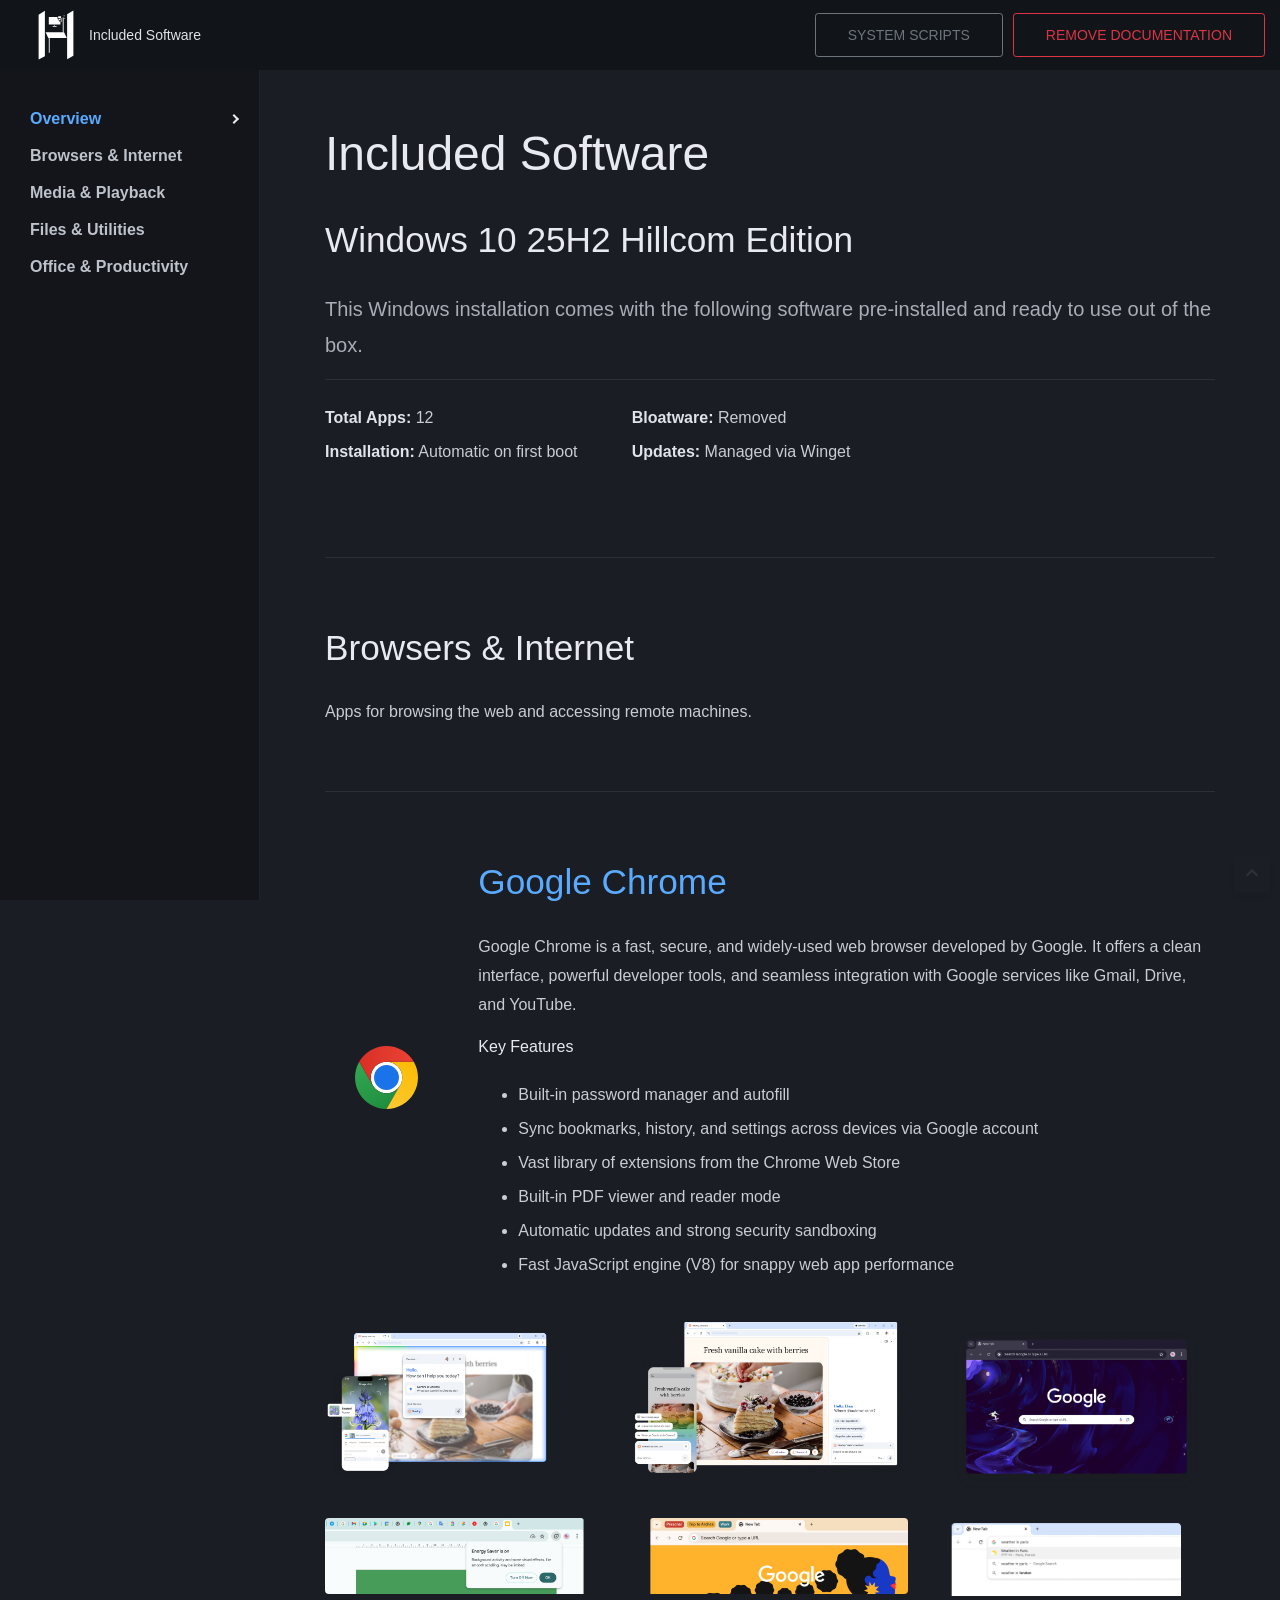
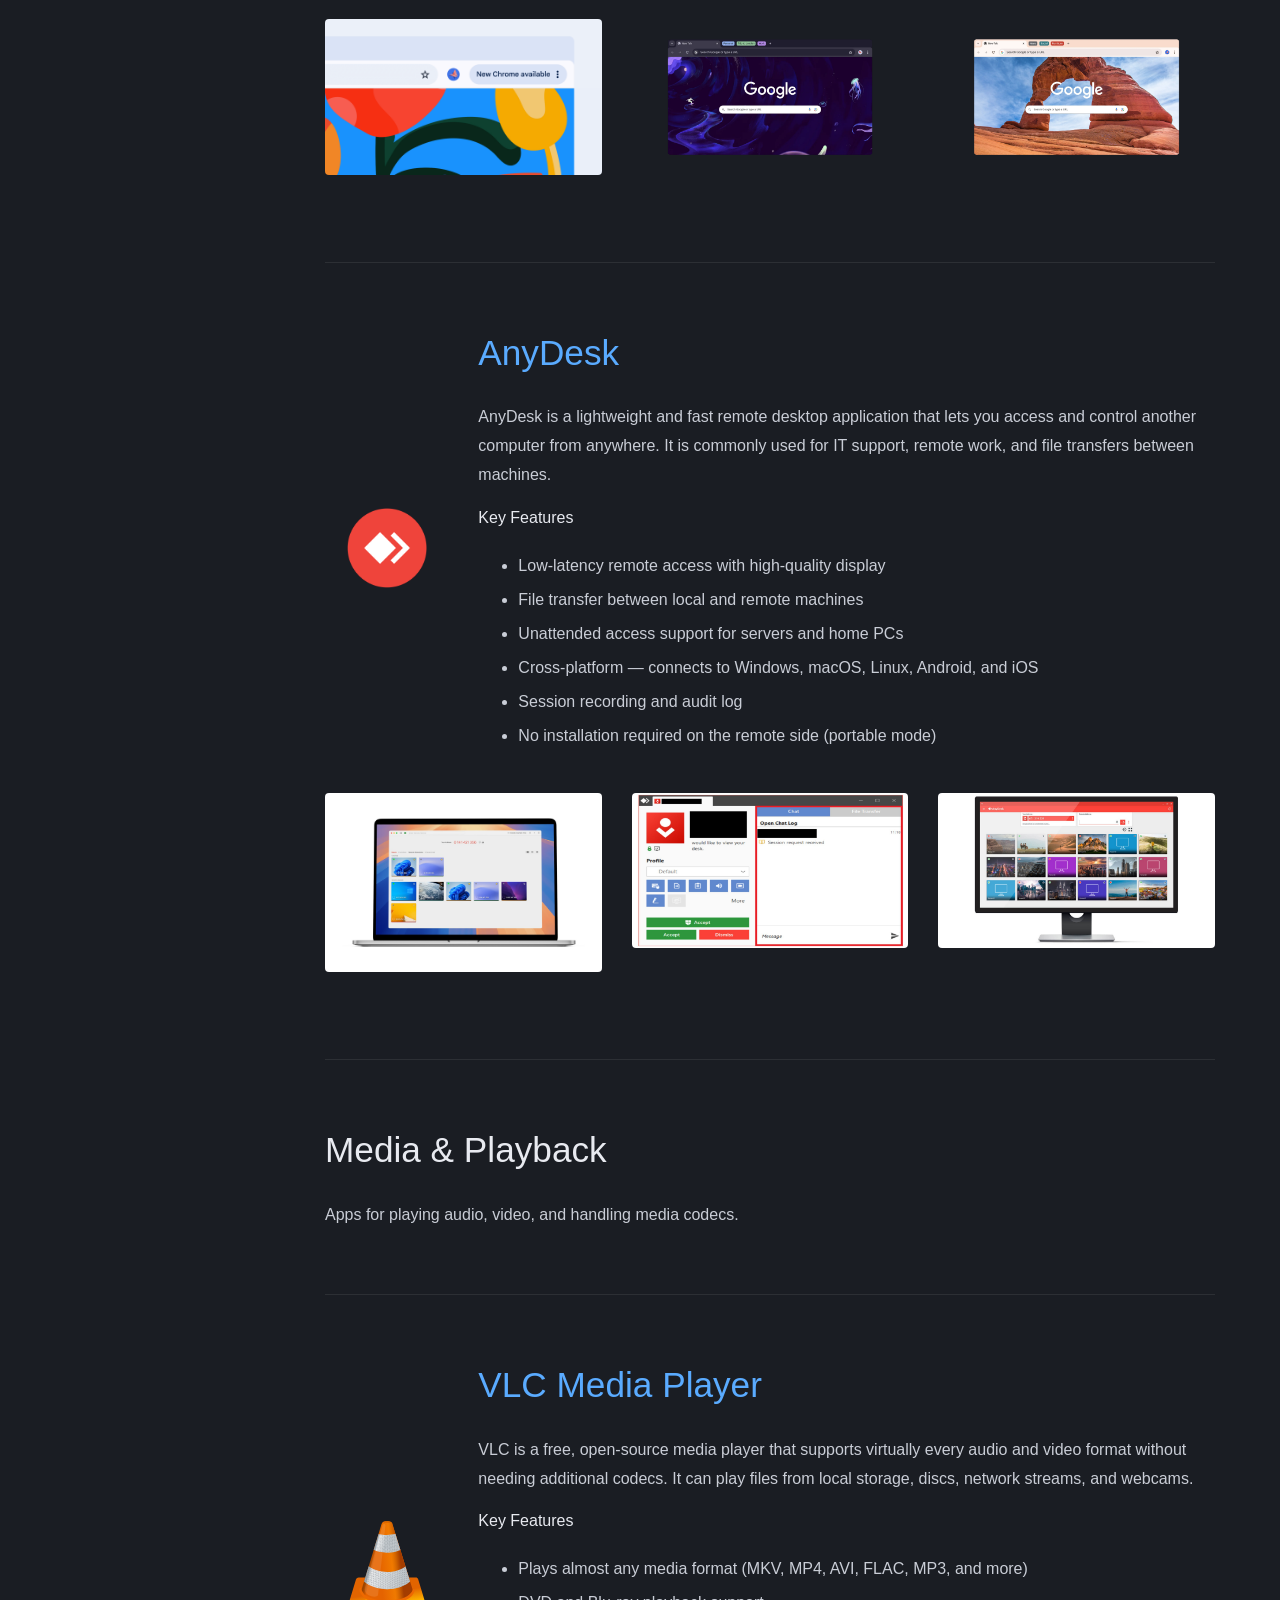
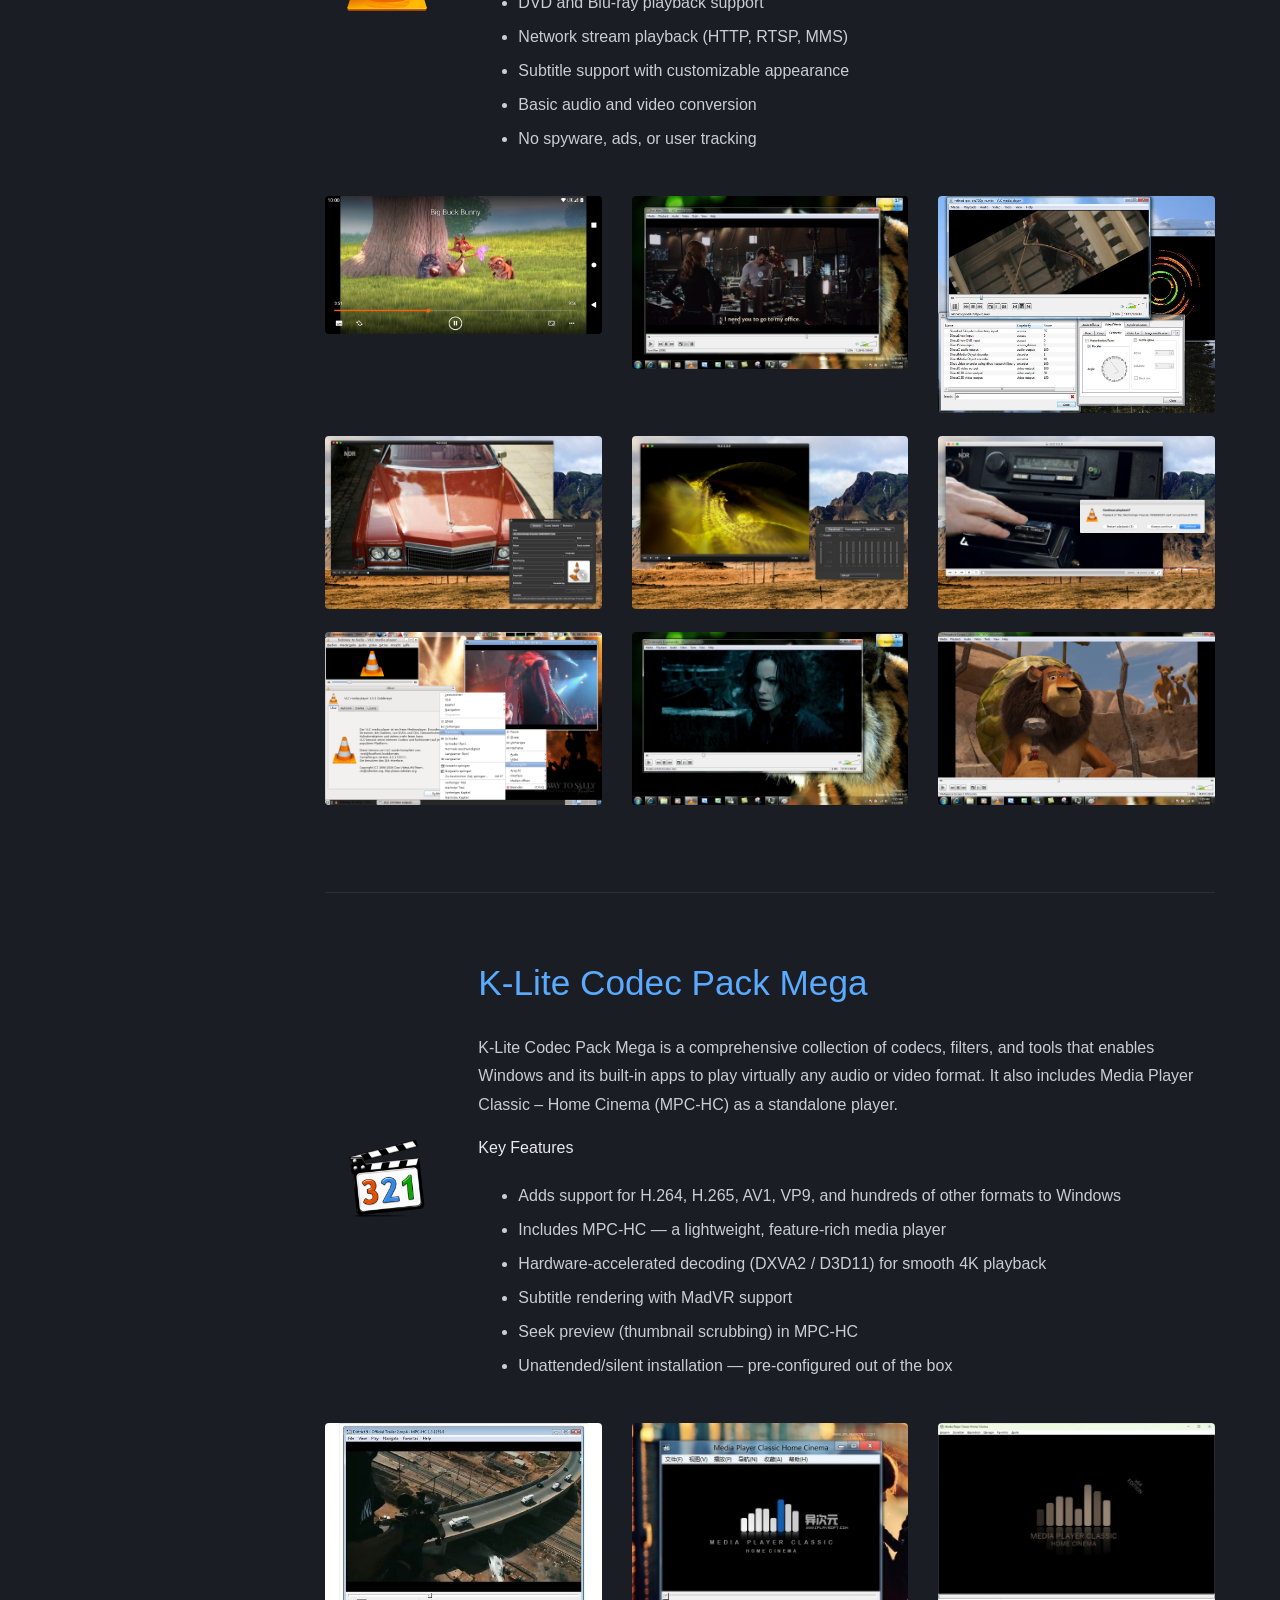
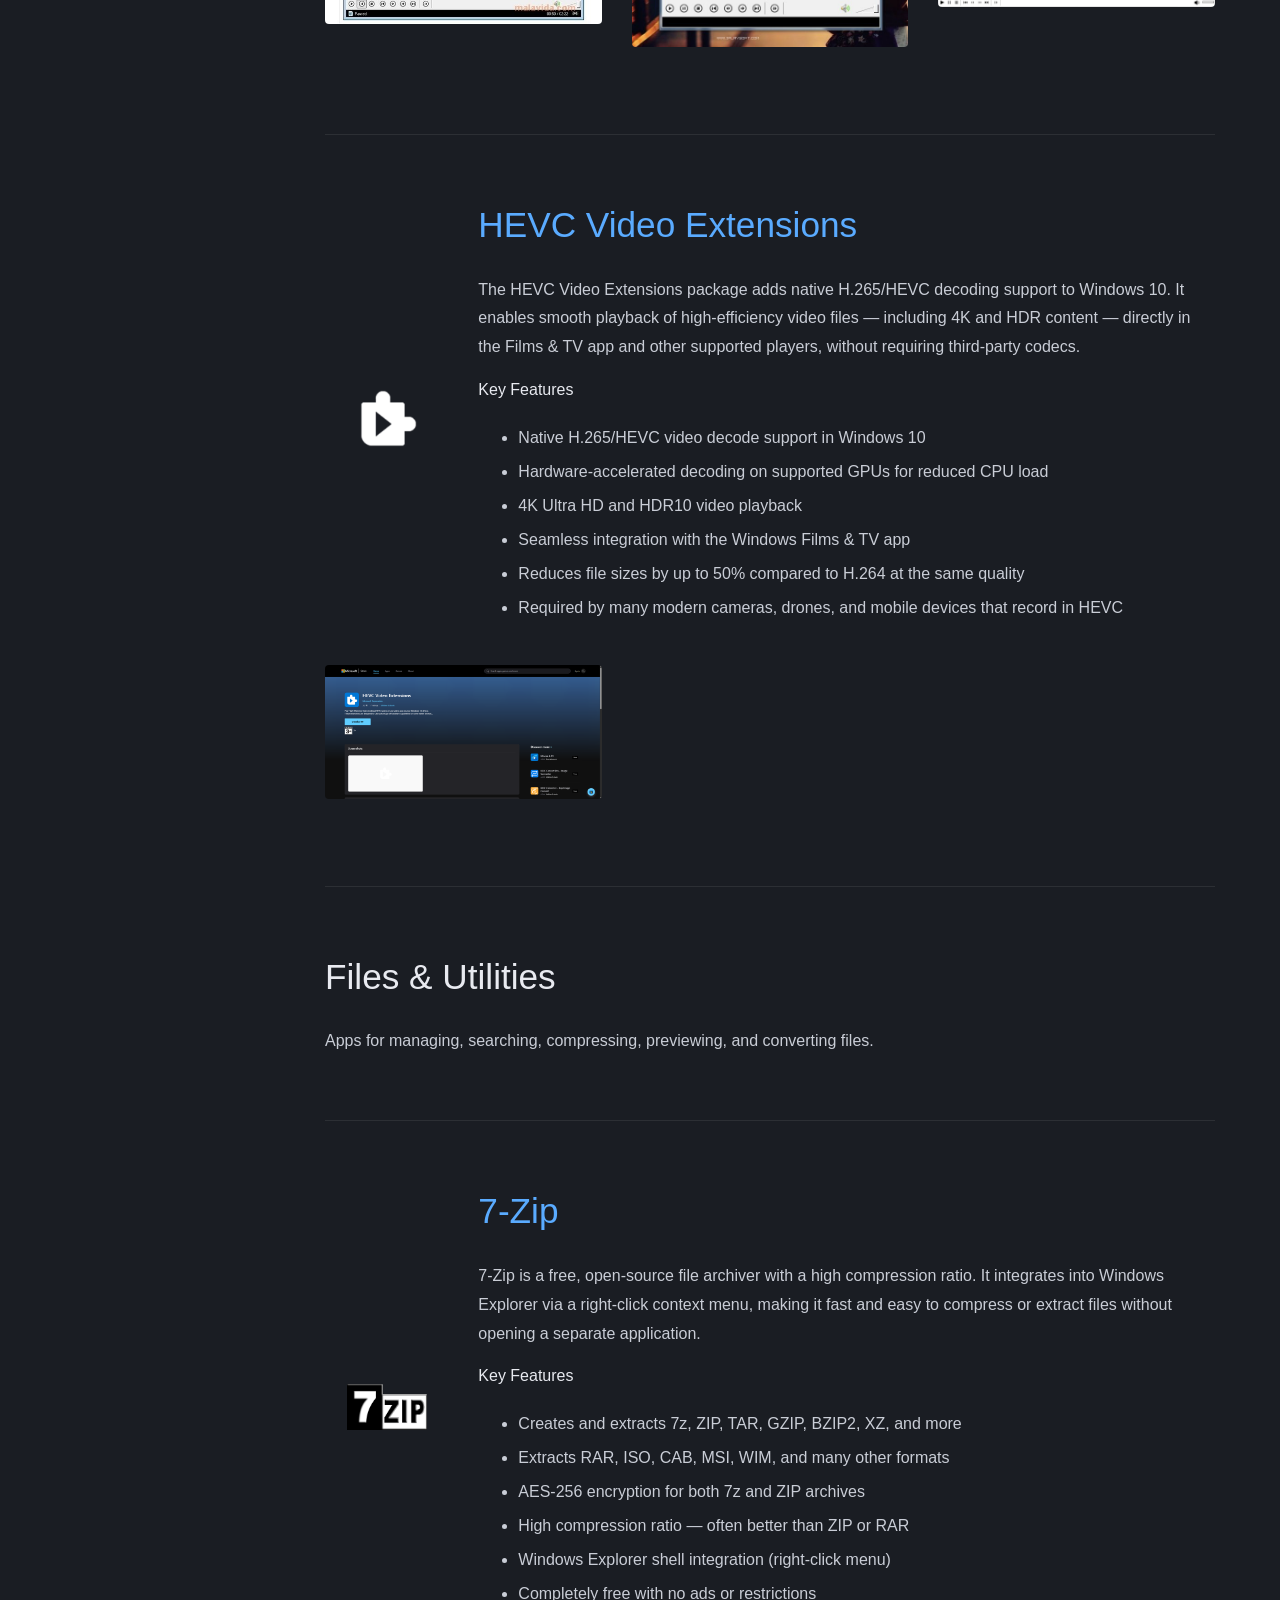
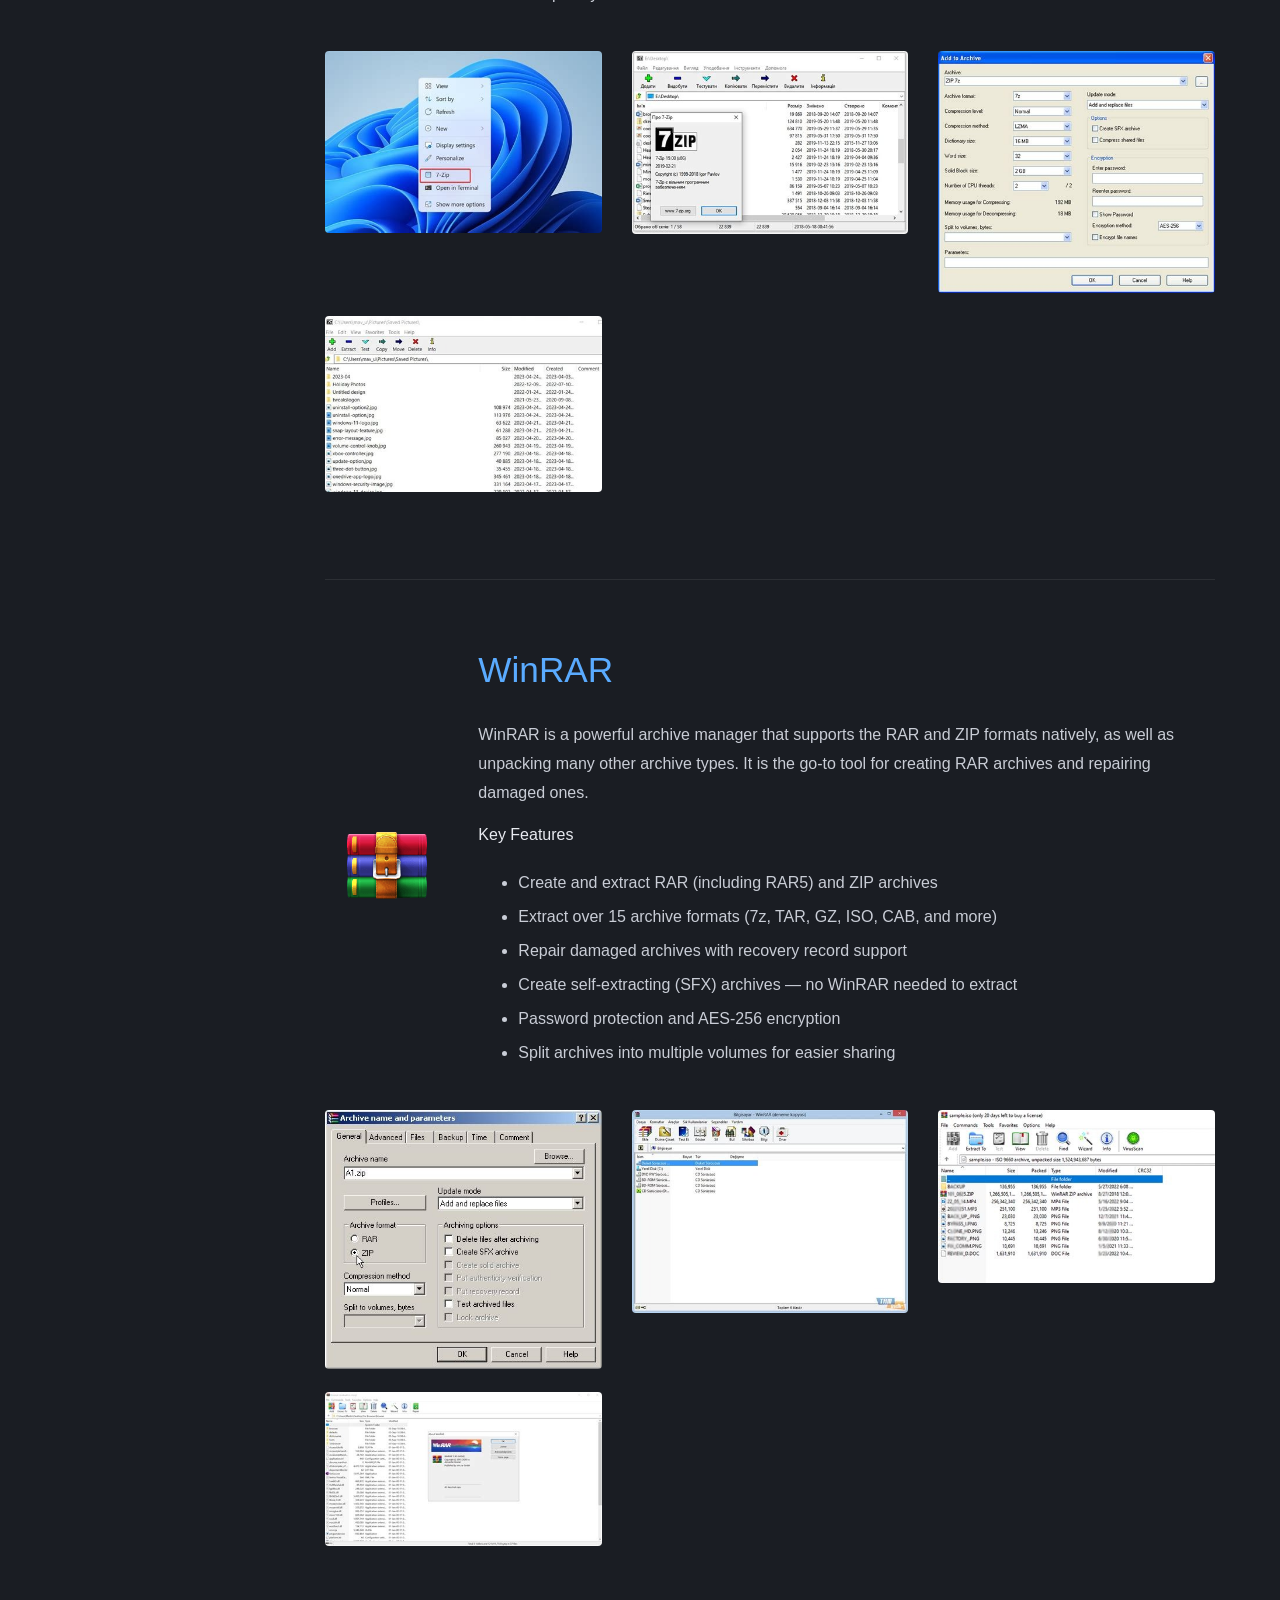
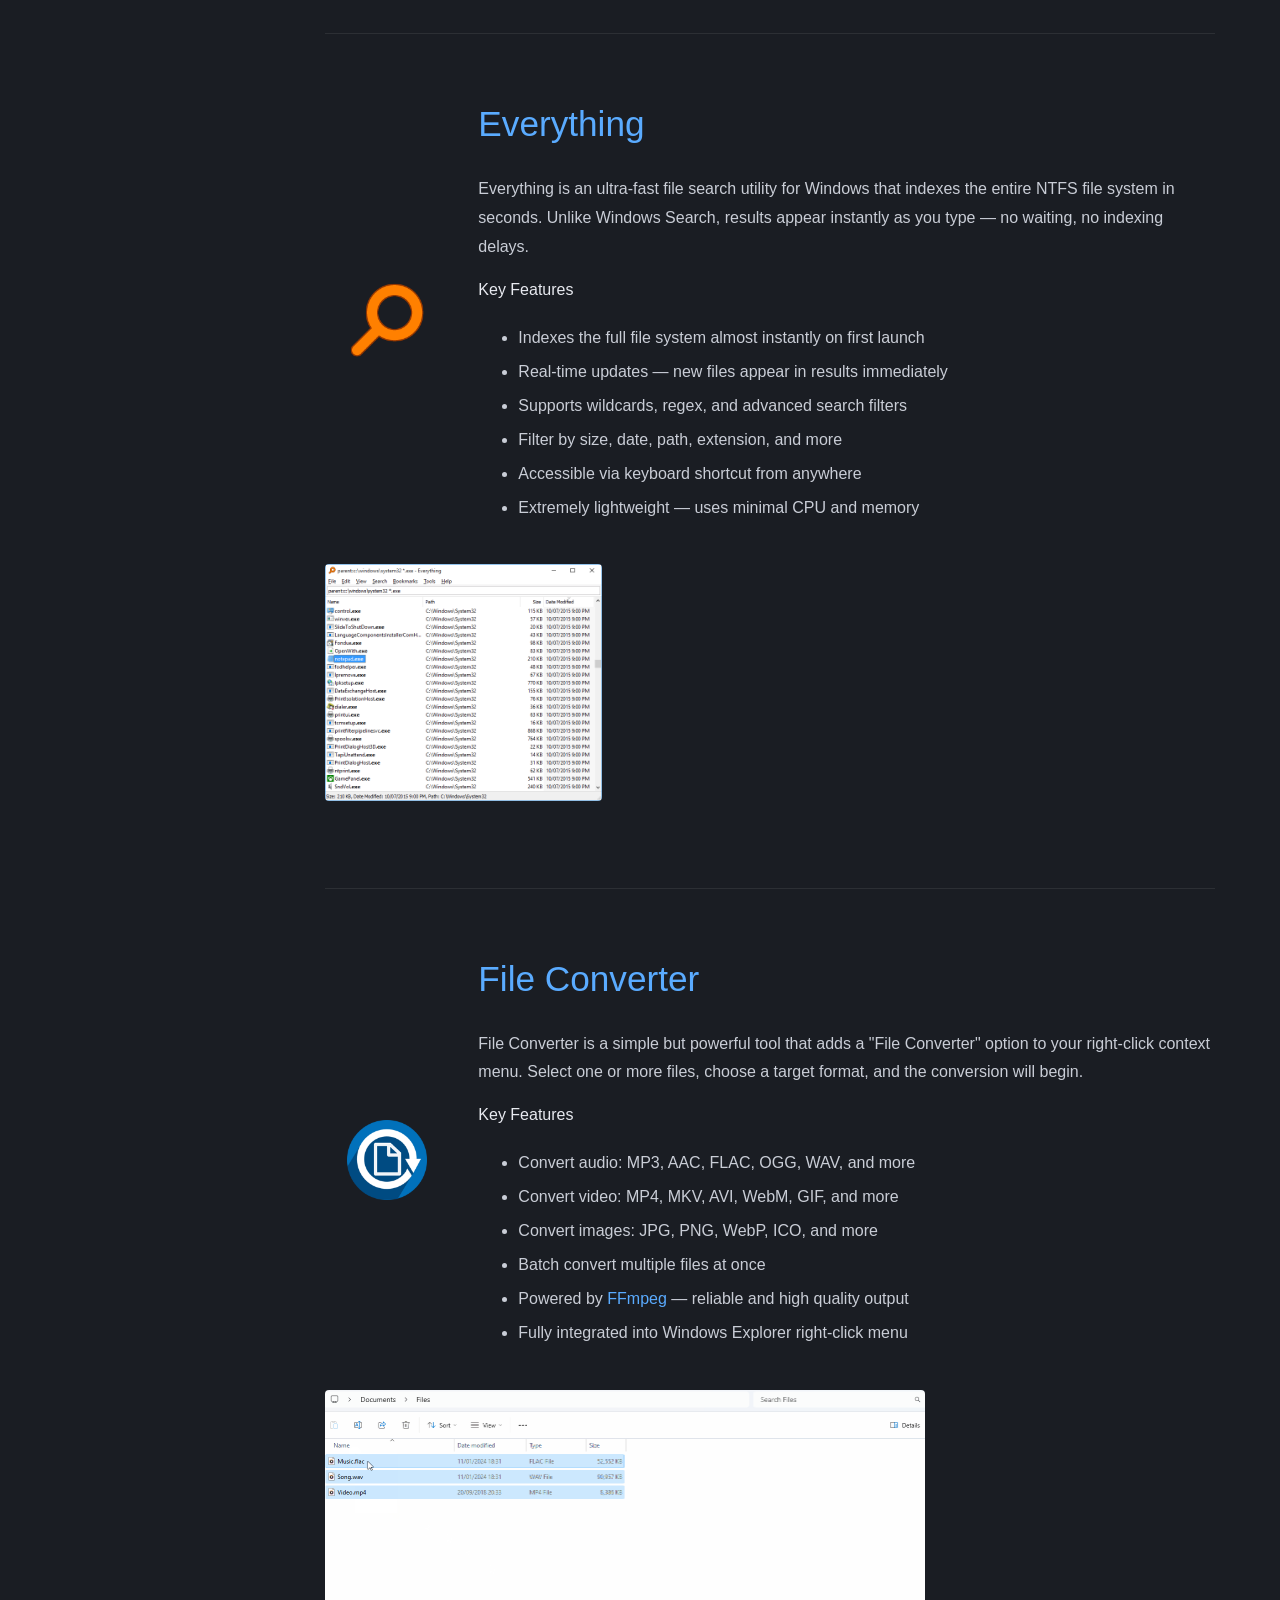
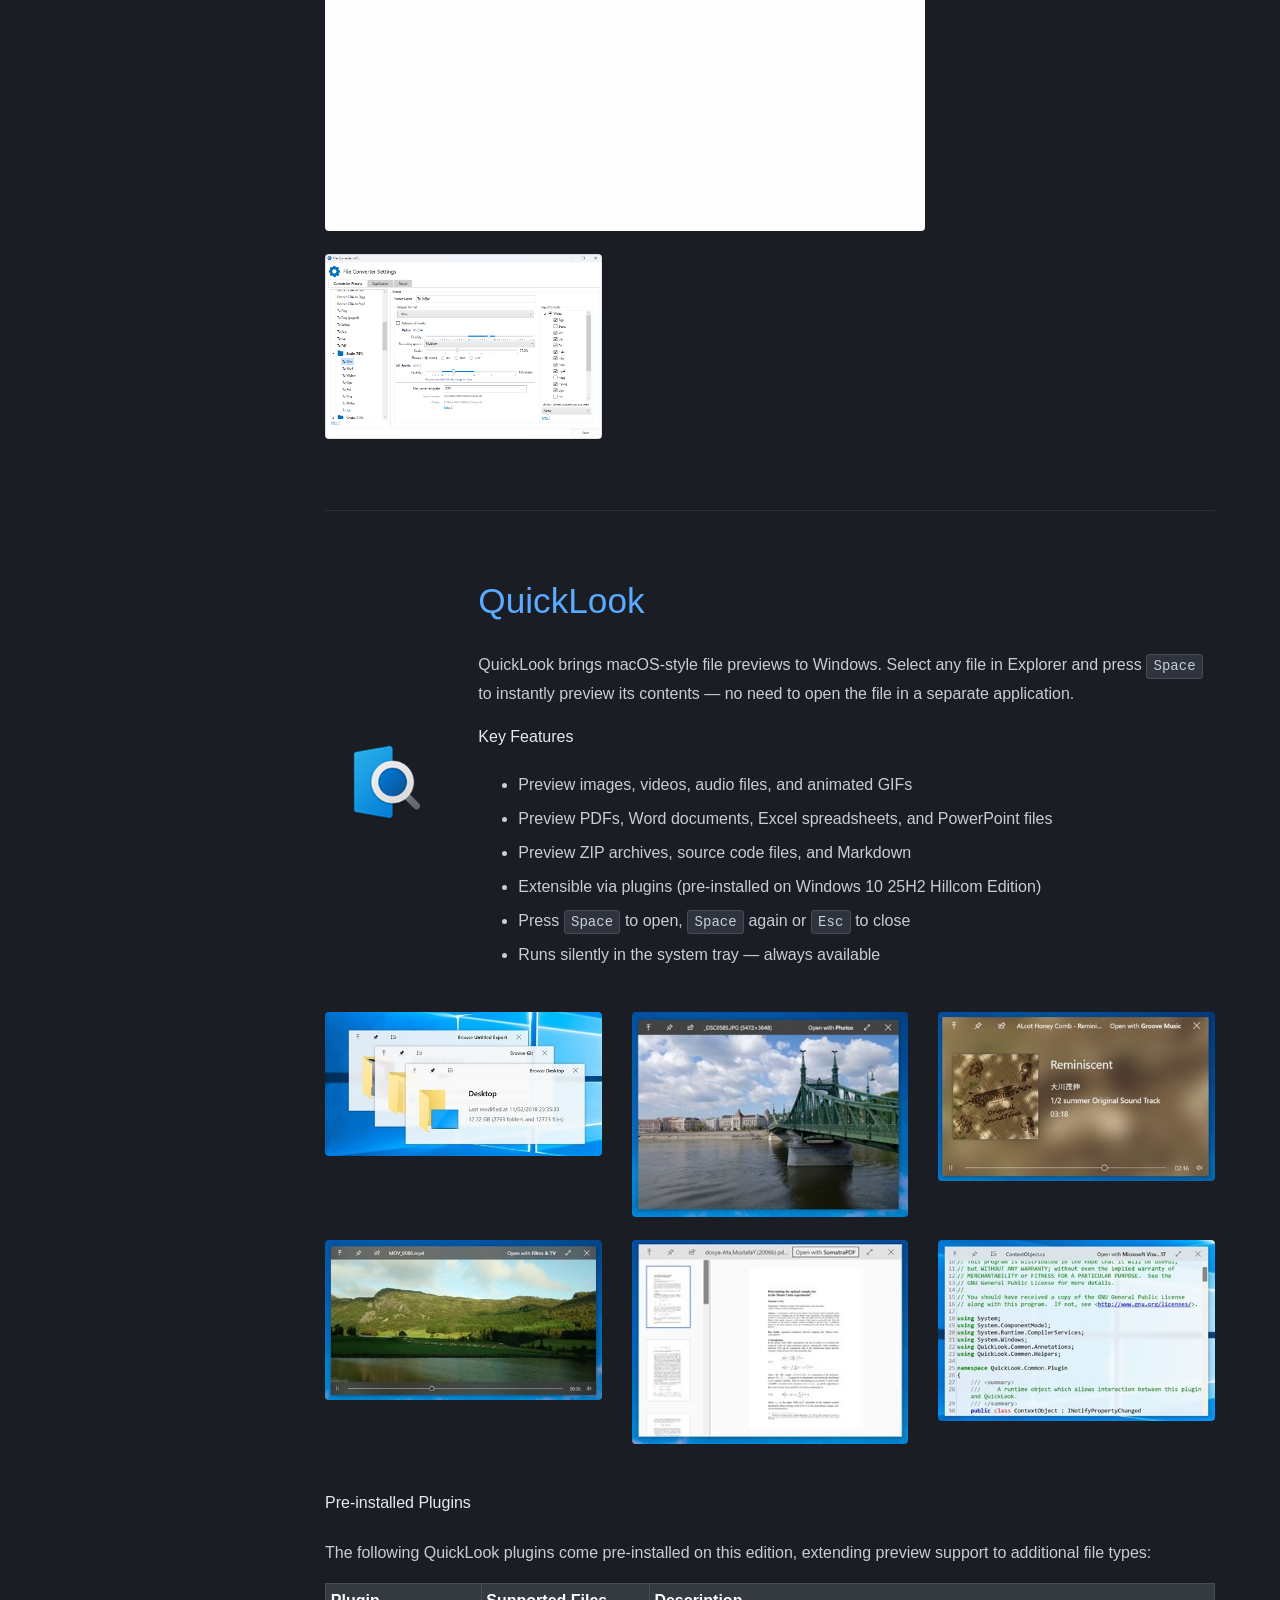
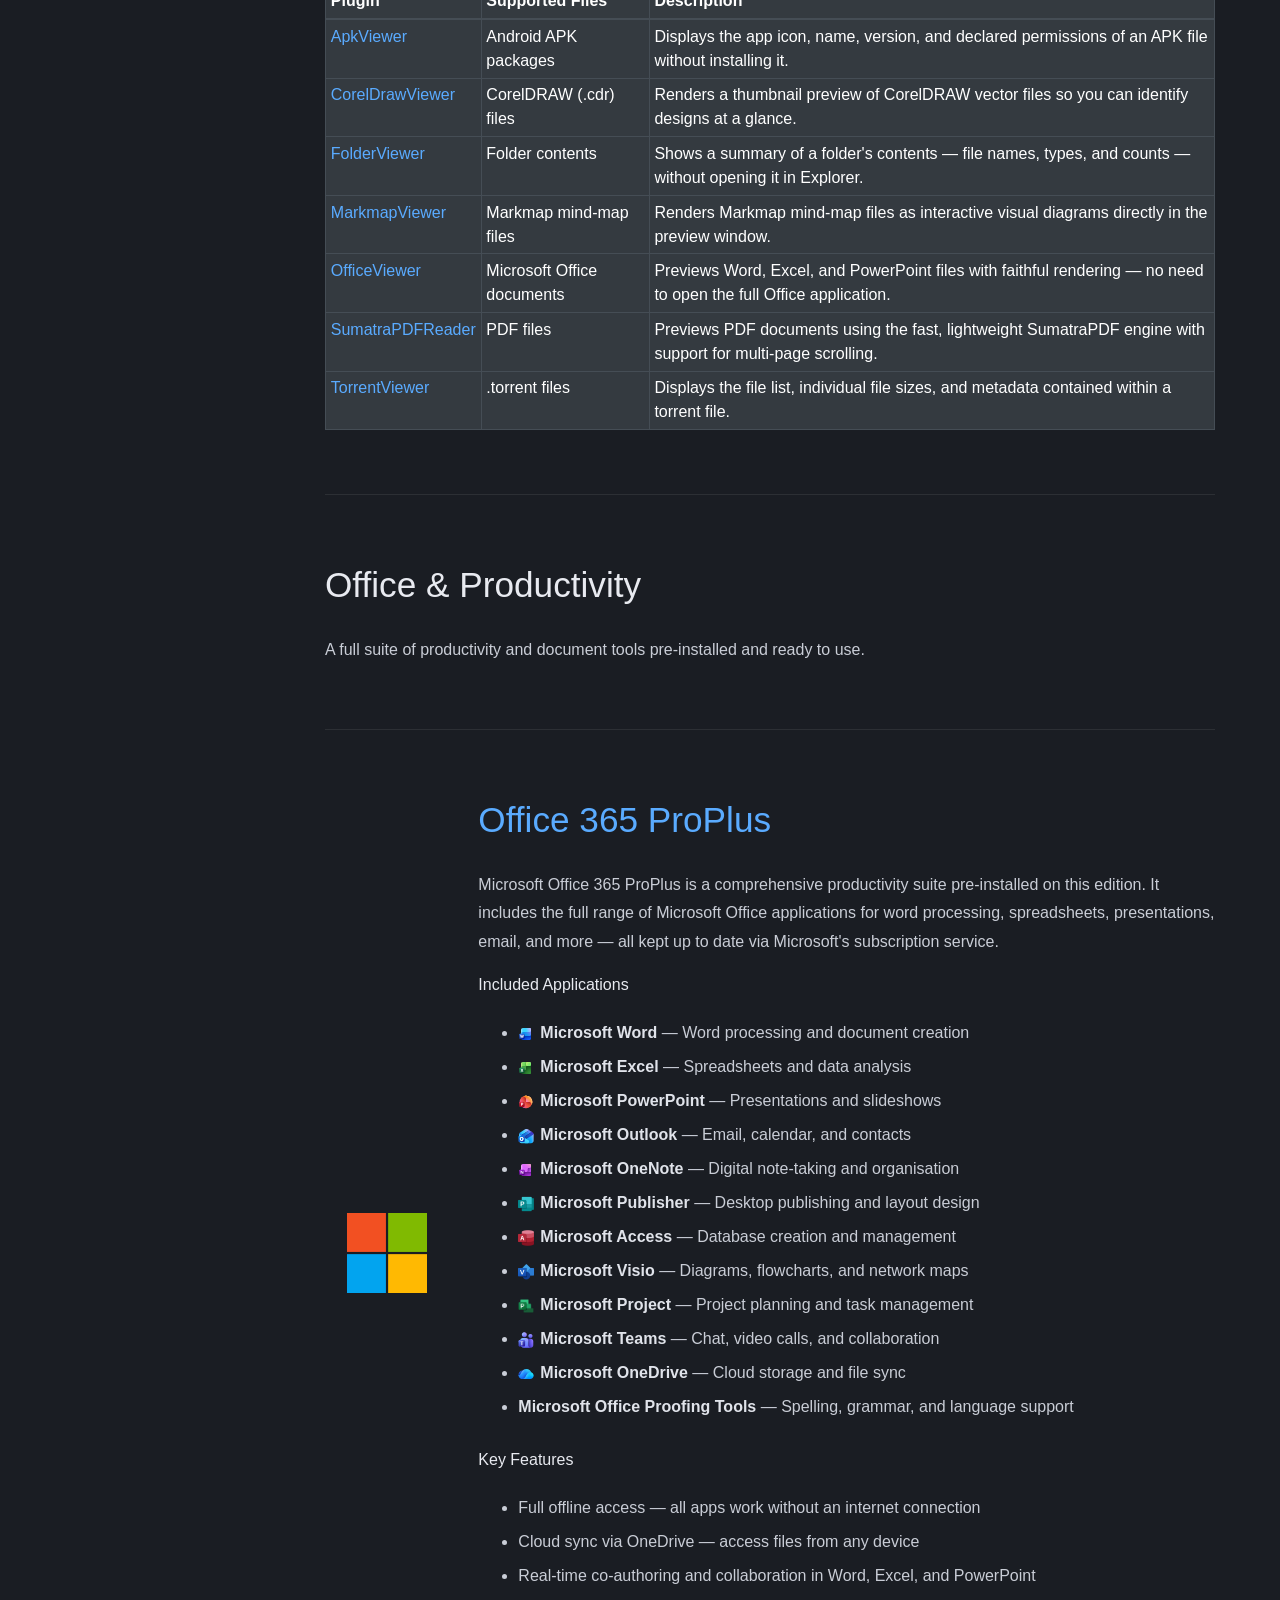
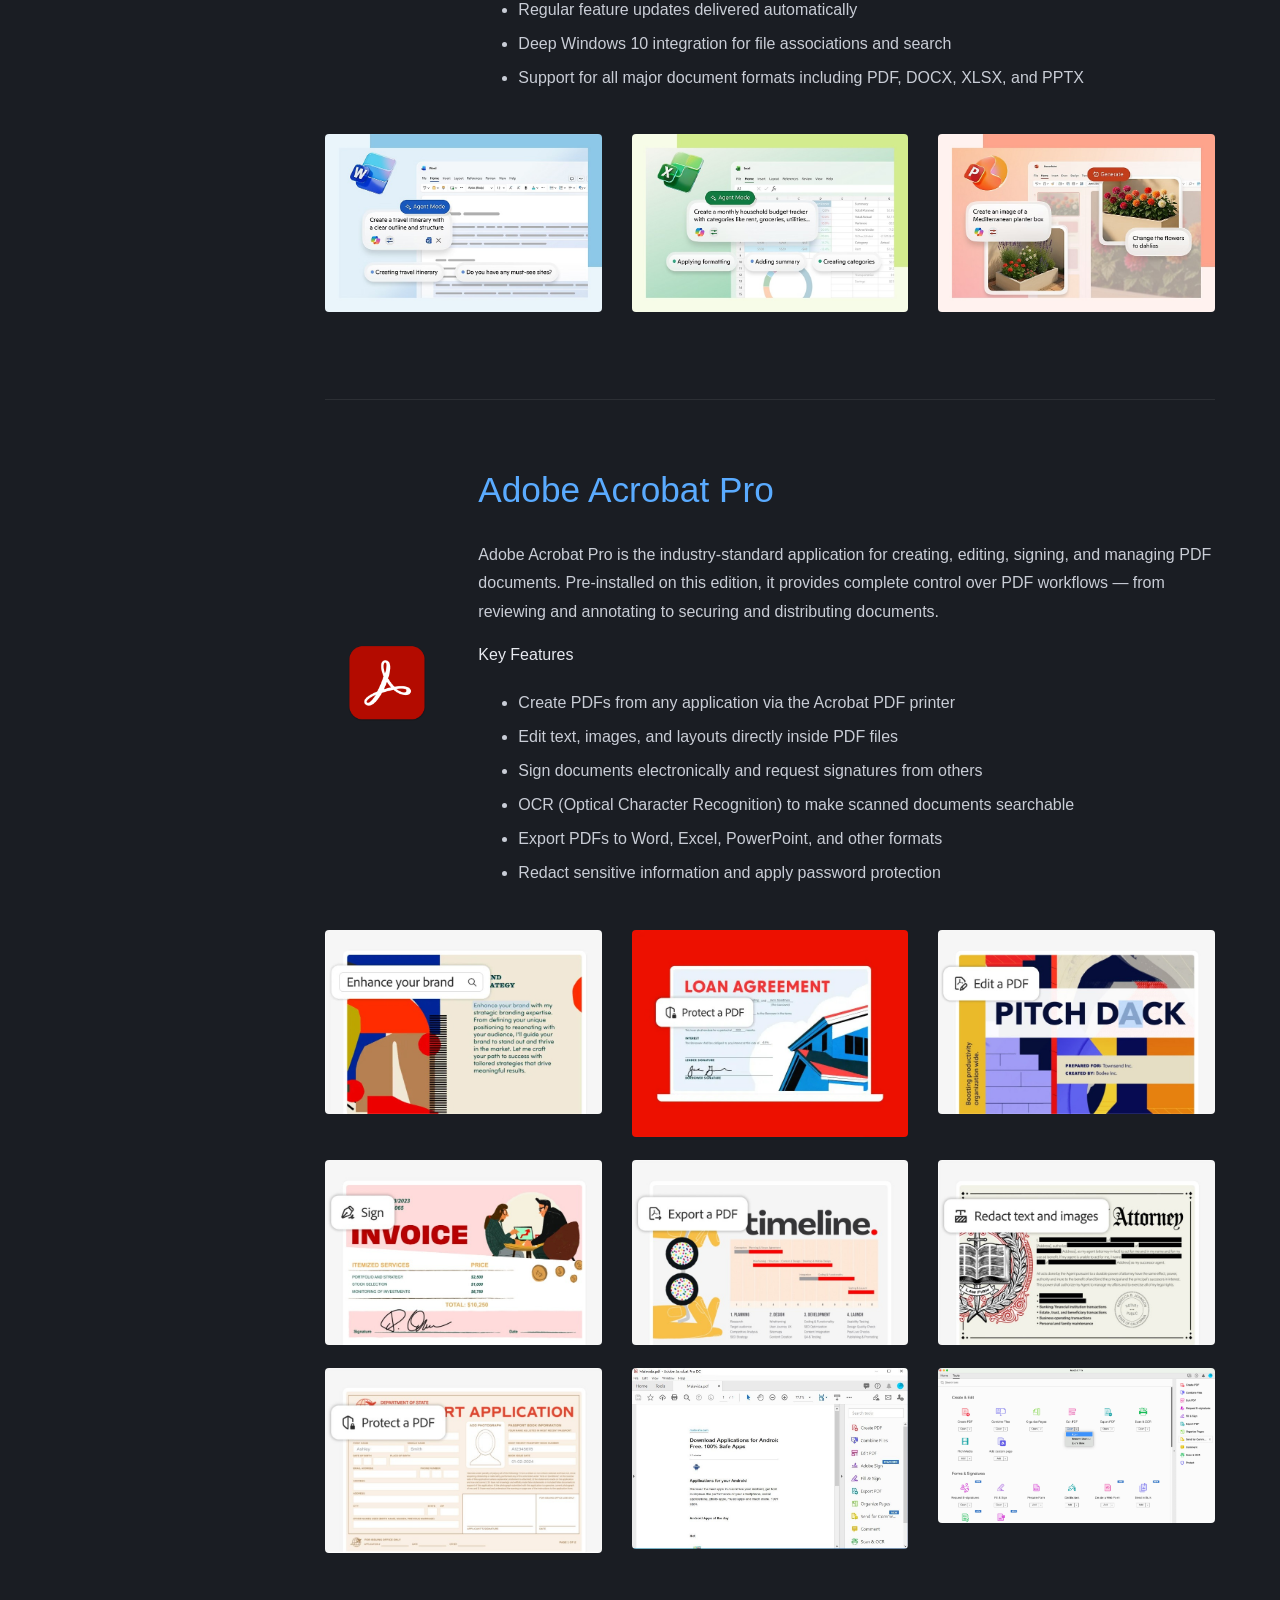
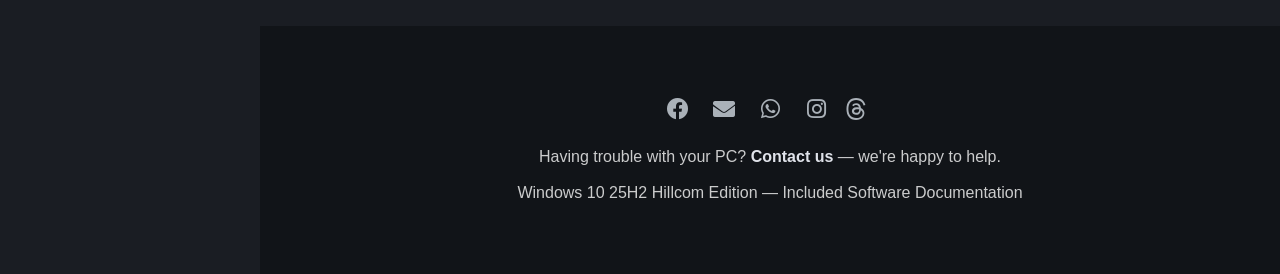
==== commit 79077d05: "Move pages; add HEVC, Office & Acrobat sections Rename scripts.html and remove.html into Windows10_D" ====
--- a/Windows10_Documentation/index.html
+++ b/Windows10_Documentation/index.html
@@ -5,7 +5,7 @@
     <meta charset="UTF-8" />
     <meta http-equiv="X-UA-Compatible" content="IE=edge">
     <meta name="viewport" content="width=device-width, initial-scale=1, minimum-scale=1.0, shrink-to-fit=no">
-    <link href="assets/images/Hillcom/logo.jpg" rel="icon" />
+    <link href="assets/images/Hillcom/Logo.svg" rel="icon" />
     <title>Windows 10 25H2 Hillcom Edition — Included Software</title>
     <meta name="description"
         content="Documentation for all pre-installed software in the Windows 10 25H2 Hillcom Edition">
@@ -52,8 +52,8 @@
 
                     <!-- Logo -->
                     <a class="logo ml-md-3" href="index.html" title="Windows 10 25H2 Hillcom Edition">
-                        <img src="assets/images/Hillcom/logo.jpg" alt="Windows 10 25H2 Hillcom Edition"
-                            style="max-height:30px;" />
+                        <img src="assets/images/Hillcom/Logo.svg" alt="Windows 10 25H2 Hillcom Edition"
+                            style="height:50px; width:auto;" />
                     </a>
                     <span class="text-2 text-light ml-2">Included Software</span>
                     <!-- Logo End -->
@@ -64,8 +64,10 @@
 
                     <div id="header-nav" class="collapse navbar-collapse justify-content-end">
                         <ul class="navbar-nav">
-                            <li><a href="scripts.html" class="btn btn-sm btn-outline-secondary ml-2">System Scripts</a></li>
-                            <li><a href="remove.html" class="btn btn-sm btn-outline-danger ml-2">Remove Documentation</a></li>
+                            <li><a href="pages/scripts.html" class="btn btn-sm btn-outline-secondary ml-2">System
+                                    Scripts</a></li>
+                            <li><a href="pages/remove.html" class="btn btn-sm btn-outline-danger ml-2">Remove
+                                    Documentation</a></li>
                         </ul>
                     </div>
                 </div>
@@ -93,6 +95,7 @@
                         <ul class="nav flex-column">
                             <li class="nav-item"><a class="nav-link" href="#vlc">VLC Media Player</a></li>
                             <li class="nav-item"><a class="nav-link" href="#klite">K-Lite Codec Pack Mega</a></li>
+                            <li class="nav-item"><a class="nav-link" href="#hevc">HEVC Video Extensions</a></li>
                         </ul>
                     </li>
 
@@ -103,6 +106,13 @@
                             <li class="nav-item"><a class="nav-link" href="#everything">Everything</a></li>
                             <li class="nav-item"><a class="nav-link" href="#fileconverter">File Converter</a></li>
                             <li class="nav-item"><a class="nav-link" href="#quicklook">QuickLook</a></li>
+                        </ul>
+                    </li>
+
+                    <li class="nav-item"><a class="nav-link" href="#office-productivity">Office &amp; Productivity</a>
+                        <ul class="nav flex-column">
+                            <li class="nav-item"><a class="nav-link" href="#office365">Office 365 ProPlus</a></li>
+                            <li class="nav-item"><a class="nav-link" href="#acrobat">Adobe Acrobat Pro</a></li>
                         </ul>
                     </li>
 
@@ -123,7 +133,7 @@
                         <div class="row">
                             <div class="col-sm-6 col-lg-4">
                                 <ul class="list-unstyled">
-                                    <li><strong>Total Apps:</strong> 9</li>
+                                    <li><strong>Total Apps:</strong> 12</li>
                                     <li><strong>Installation:</strong> Automatic on first boot</li>
                                 </ul>
                             </div>
@@ -443,6 +453,45 @@
 
                     <hr class="divider">
 
+                    <!-- HEVC Video Extensions ============================ -->
+                    <section id="hevc">
+                        <div class="row align-items-center">
+                            <div class="col-md-2 text-center mb-3 mb-md-0">
+                                <img src="assets/images/HEVC%20Video%20Extensions/logo.png" alt="HEVC Video Extensions"
+                                    class="img-fluid" style="max-width:80px;">
+                            </div>
+                            <div class="col-md-10">
+                                <h2><a href="https://apps.microsoft.com/detail/9nmzlz57r3t7" target="_blank"
+                                        rel="noopener">HEVC Video Extensions</a></h2>
+                                <p>The HEVC Video Extensions package adds native H.265/HEVC decoding support to Windows
+                                    10. It enables smooth playback of high-efficiency video files — including 4K and HDR
+                                    content — directly in the Films &amp; TV app and other supported players, without
+                                    requiring third-party codecs.</p>
+                                <h6>Key Features</h6>
+                                <ul>
+                                    <li>Native H.265/HEVC video decode support in Windows 10</li>
+                                    <li>Hardware-accelerated decoding on supported GPUs for reduced CPU load</li>
+                                    <li>4K Ultra HD and HDR10 video playback</li>
+                                    <li>Seamless integration with the Windows Films &amp; TV app</li>
+                                    <li>Reduces file sizes by up to 50% compared to H.264 at the same quality</li>
+                                    <li>Required by many modern cameras, drones, and mobile devices that record in HEVC
+                                    </li>
+                                </ul>
+                            </div>
+                        </div>
+                        <div class="row mt-3">
+                            <div class="col-6 col-md-4 mb-3">
+                                <a href="assets/images/HEVC%20Video%20Extensions/Store_Page.png"
+                                    class="popup-img d-block">
+                                    <img src="assets/images/HEVC%20Video%20Extensions/Store_Page.png"
+                                        alt="HEVC Video Extensions Store page" class="img-fluid rounded">
+                                </a>
+                            </div>
+                        </div>
+                    </section>
+
+                    <hr class="divider">
+
                     <!-- Files & Utilities heading ============================ -->
                     <section id="files-utilities">
                         <h2>Files &amp; Utilities</h2>
@@ -604,16 +653,16 @@
                             <div class="col-md-10">
                                 <h2><a href="https://file-converter.io/" target="_blank" rel="noopener">File
                                         Converter</a></h2>
-                                <p>File Converter is a simple but powerful tool that adds a "Convert to…" option to your
-                                    right-click context menu. Select one or multiple files, choose a target format, and
-                                    the conversion runs in the background — no app window needed.</p>
+                                <p>File Converter is a simple but powerful tool that adds a "File Converter" option to
+                                    your right-click context menu. Select one or more files, choose a target format, and
+                                    the conversion will begin.</p>
                                 <h6>Key Features</h6>
                                 <ul>
                                     <li>Convert audio: MP3, AAC, FLAC, OGG, WAV, and more</li>
                                     <li>Convert video: MP4, MKV, AVI, WebM, GIF, and more</li>
                                     <li>Convert images: JPG, PNG, WebP, ICO, and more</li>
                                     <li>Batch convert multiple files at once</li>
-                                    <li>Powered by FFmpeg — reliable and high quality output</li>
+                                    <li>Powered by <a href="https://ffmpeg.org/" target="_blank" rel="noopener">FFmpeg</a> — reliable and high quality output</li>
                                     <li>Fully integrated into Windows Explorer right-click menu</li>
                                 </ul>
                             </div>
@@ -696,6 +745,274 @@
                                 <a href="assets/images/QuickLook/QuickLook_Example6.jpg" class="popup-img d-block">
                                     <img src="assets/images/QuickLook/QuickLook_Example6.jpg" alt="QuickLook example 6"
                                         class="img-fluid rounded">
+                                </a>
+                            </div>
+                        </div>
+                        <div class="mt-4">
+                            <h6>Pre-installed Plugins</h6>
+                            <p>The following QuickLook plugins come pre-installed on this edition, extending preview
+                                support to additional file types:</p>
+                            <table class="table table-sm table-dark table-bordered" style="border-color:#444;">
+                                <thead>
+                                    <tr>
+                                        <th>Plugin</th>
+                                        <th>Supported Files</th>
+                                        <th>Description</th>
+                                    </tr>
+                                </thead>
+                                <tbody>
+                                    <tr>
+                                        <td><a href="https://github.com/canheo136/QuickLook.Plugin.ApkViewer"
+                                                target="_blank" rel="noopener">ApkViewer</a></td>
+                                        <td>Android APK packages</td>
+                                        <td>Displays the app icon, name, version, and declared permissions of an APK
+                                            file without installing it.</td>
+                                    </tr>
+                                    <tr>
+                                        <td><a href="https://github.com/zhangkaihua88/QuickLook.Plugin.CorelDrawViewer-Thumbnail"
+                                                target="_blank" rel="noopener">CorelDrawViewer</a></td>
+                                        <td>CorelDRAW (.cdr) files</td>
+                                        <td>Renders a thumbnail preview of CorelDRAW vector files so you can identify
+                                            designs at a glance.</td>
+                                    </tr>
+                                    <tr>
+                                        <td><a href="https://github.com/adyanth/QuickLook.Plugin.FolderViewer"
+                                                target="_blank" rel="noopener">FolderViewer</a></td>
+                                        <td>Folder contents</td>
+                                        <td>Shows a summary of a folder's contents — file names, types, and counts —
+                                            without opening it in Explorer.</td>
+                                    </tr>
+                                    <tr>
+                                        <td><a href="https://github.com/emako/QuickLook.Plugin.MarkmapViewer"
+                                                target="_blank" rel="noopener">MarkmapViewer</a></td>
+                                        <td>Markmap mind-map files</td>
+                                        <td>Renders Markmap mind-map files as interactive visual diagrams directly in
+                                            the preview window.</td>
+                                    </tr>
+                                    <tr>
+                                        <td><a href="https://github.com/emako/QuickLook.Plugin.OfficeViewer"
+                                                target="_blank" rel="noopener">OfficeViewer</a></td>
+                                        <td>Microsoft Office documents</td>
+                                        <td>Previews Word, Excel, and PowerPoint files with faithful rendering — no need
+                                            to open the full Office application.</td>
+                                    </tr>
+                                    <tr>
+                                        <td><a href="https://github.com/emako/QuickLook.Plugin.SumatraPDFReader"
+                                                target="_blank" rel="noopener">SumatraPDFReader</a></td>
+                                        <td>PDF files</td>
+                                        <td>Previews PDF documents using the fast, lightweight SumatraPDF engine with
+                                            support for multi-page scrolling.</td>
+                                    </tr>
+                                    <tr>
+                                        <td><a href="https://github.com/emako/QuickLook.Plugin.TorrentViewer"
+                                                target="_blank" rel="noopener">TorrentViewer</a></td>
+                                        <td>.torrent files</td>
+                                        <td>Displays the file list, individual file sizes, and metadata contained within
+                                            a torrent file.</td>
+                                    </tr>
+                                </tbody>
+                            </table>
+                        </div>
+                    </section>
+
+                    <hr class="divider">
+
+                    <!-- Office & Productivity heading ============================ -->
+                    <section id="office-productivity">
+                        <h2>Office &amp; Productivity</h2>
+                        <p>A full suite of productivity and document tools pre-installed and ready to use.</p>
+                    </section>
+
+                    <hr class="divider">
+
+                    <!-- Office 365 ProPlus ============================ -->
+                    <section id="office365">
+                        <div class="row align-items-center">
+                            <div class="col-md-2 text-center mb-3 mb-md-0">
+                                <img src="assets/images/Office%20365%20ProPlus/Logo.png" alt="Office 365 ProPlus"
+                                    class="img-fluid" style="max-width:80px;">
+                            </div>
+                            <div class="col-md-10">
+                                <h2><a href="https://www.microsoft.com/en-us/microsoft-365" target="_blank"
+                                        rel="noopener">Office 365 ProPlus</a></h2>
+                                <p>Microsoft Office 365 ProPlus is a comprehensive productivity suite pre-installed on
+                                    this edition. It includes the full range of Microsoft Office applications for word
+                                    processing, spreadsheets, presentations, email, and more — all kept up to date via
+                                    Microsoft's subscription service.</p>
+                                <h6>Included Applications</h6>
+                                <ul>
+                                    <li><img src="assets/images/Office%20365%20ProPlus/imgi_29_Word-Icon-FY26.svg"
+                                            alt=""
+                                            style="width:16px; margin-right:6px; vertical-align:middle;"><strong>Microsoft
+                                            Word</strong> — Word processing and document creation</li>
+                                    <li><img src="assets/images/Office%20365%20ProPlus/imgi_30_Excel-Icon-FY26.svg"
+                                            alt=""
+                                            style="width:16px; margin-right:6px; vertical-align:middle;"><strong>Microsoft
+                                            Excel</strong> — Spreadsheets and data analysis</li>
+                                    <li><img src="assets/images/Office%20365%20ProPlus/imgi_31_PowerPoint-Icon-FY26.svg"
+                                            alt=""
+                                            style="width:16px; margin-right:6px; vertical-align:middle;"><strong>Microsoft
+                                            PowerPoint</strong> — Presentations and slideshows</li>
+                                    <li><img src="assets/images/Office%20365%20ProPlus/imgi_26_456100-icon-outlook-17x17.svg"
+                                            alt=""
+                                            style="width:16px; margin-right:6px; vertical-align:middle;"><strong>Microsoft
+                                            Outlook</strong> — Email, calendar, and contacts</li>
+                                    <li><img src="assets/images/Office%20365%20ProPlus/imgi_32_OneNote-Icon-FY26.svg"
+                                            alt=""
+                                            style="width:16px; margin-right:6px; vertical-align:middle;"><strong>Microsoft
+                                            OneNote</strong> — Digital note-taking and organisation</li>
+                                    <li><img src="assets/images/Office%20365%20ProPlus/microsoft_office_publisher_logo_icon_145717-1066955560.png"
+                                            alt=""
+                                            style="width:16px; margin-right:6px; vertical-align:middle;"><strong>Microsoft
+                                            Publisher</strong> — Desktop publishing and layout design</li>
+                                    <li><img src="assets/images/Office%20365%20ProPlus/Microsoft_Office-05-1024-3214299976.png"
+                                            alt=""
+                                            style="width:16px; margin-right:6px; vertical-align:middle;"><strong>Microsoft
+                                            Access</strong> — Database creation and management</li>
+                                    <li><img src="assets/images/Office%20365%20ProPlus/microsoft-visio-icon-1353460465.png"
+                                            alt=""
+                                            style="width:16px; margin-right:6px; vertical-align:middle;"><strong>Microsoft
+                                            Visio</strong> — Diagrams, flowcharts, and network maps</li>
+                                    <li><img src="assets/images/Office%20365%20ProPlus/Microsoft_Project_logo-3104730789.png"
+                                            alt=""
+                                            style="width:16px; margin-right:6px; vertical-align:middle;"><strong>Microsoft
+                                            Project</strong> — Project planning and task management</li>
+                                    <li><img src="assets/images/Office%20365%20ProPlus/imgi_34_456100-icon-teams-17x17.svg"
+                                            alt=""
+                                            style="width:16px; margin-right:6px; vertical-align:middle;"><strong>Microsoft
+                                            Teams</strong> — Chat, video calls, and collaboration</li>
+                                    <li><img src="assets/images/Office%20365%20ProPlus/imgi_27_456100-icon-onedrive-17x17.svg"
+                                            alt=""
+                                            style="width:16px; margin-right:6px; vertical-align:middle;"><strong>Microsoft
+                                            OneDrive</strong> — Cloud storage and file sync</li>
+                                    <li><strong>Microsoft Office Proofing Tools</strong> — Spelling, grammar, and
+                                        language support</li>
+                                </ul>
+                                <h6>Key Features</h6>
+                                <ul>
+                                    <li>Full offline access — all apps work without an internet connection</li>
+                                    <li>Cloud sync via OneDrive — access files from any device</li>
+                                    <li>Real-time co-authoring and collaboration in Word, Excel, and PowerPoint</li>
+                                    <li>Regular feature updates delivered automatically</li>
+                                    <li>Deep Windows 10 integration for file associations and search</li>
+                                    <li>Support for all major document formats including PDF, DOCX, XLSX, and PPTX</li>
+                                </ul>
+                            </div>
+                        </div>
+                        <div class="row mt-3">
+                            <div class="col-6 col-md-4 mb-3">
+                                <a href="assets/images/Office%20365%20ProPlus/imgi_3_787831-vertical-accordian-01-800x513-1.jpeg"
+                                    class="popup-img d-block">
+                                    <img src="assets/images/Office%20365%20ProPlus/imgi_3_787831-vertical-accordian-01-800x513-1.jpeg"
+                                        alt="Office 365 ProPlus screenshot" class="img-fluid rounded">
+                                </a>
+                            </div>
+                            <div class="col-6 col-md-4 mb-3">
+                                <a href="assets/images/Office%20365%20ProPlus/imgi_4_787831-vertical-accordian-02-800x513-1.jpeg"
+                                    class="popup-img d-block">
+                                    <img src="assets/images/Office%20365%20ProPlus/imgi_4_787831-vertical-accordian-02-800x513-1.jpeg"
+                                        alt="Office 365 ProPlus screenshot" class="img-fluid rounded">
+                                </a>
+                            </div>
+                            <div class="col-6 col-md-4 mb-3">
+                                <a href="assets/images/Office%20365%20ProPlus/imgi_5_787831-vertical-accordian-03-800x513.jpeg"
+                                    class="popup-img d-block">
+                                    <img src="assets/images/Office%20365%20ProPlus/imgi_5_787831-vertical-accordian-03-800x513.jpeg"
+                                        alt="Office 365 ProPlus screenshot" class="img-fluid rounded">
+                                </a>
+                            </div>
+                        </div>
+                    </section>
+
+                    <hr class="divider">
+
+                    <!-- Adobe Acrobat Pro ============================ -->
+                    <section id="acrobat">
+                        <div class="row align-items-center">
+                            <div class="col-md-2 text-center mb-3 mb-md-0">
+                                <img src="assets/images/Adobe%20Acrobat%20Pro/Logo.png" alt="Adobe Acrobat Pro"
+                                    class="img-fluid" style="max-width:80px;">
+                            </div>
+                            <div class="col-md-10">
+                                <h2><a href="https://www.adobe.com/acrobat/acrobat-pro.html" target="_blank"
+                                        rel="noopener">Adobe Acrobat Pro</a></h2>
+                                <p>Adobe Acrobat Pro is the industry-standard application for creating, editing,
+                                    signing, and managing PDF documents. Pre-installed on this edition, it provides
+                                    complete control over PDF workflows — from reviewing and annotating to securing and
+                                    distributing documents.</p>
+                                <h6>Key Features</h6>
+                                <ul>
+                                    <li>Create PDFs from any application via the Acrobat PDF printer</li>
+                                    <li>Edit text, images, and layouts directly inside PDF files</li>
+                                    <li>Sign documents electronically and request signatures from others</li>
+                                    <li>OCR (Optical Character Recognition) to make scanned documents searchable</li>
+                                    <li>Export PDFs to Word, Excel, PowerPoint, and other formats</li>
+                                    <li>Redact sensitive information and apply password protection</li>
+                                </ul>
+                            </div>
+                        </div>
+                        <div class="row mt-3">
+                            <div class="col-6 col-md-4 mb-3">
+                                <a href="assets/images/Adobe%20Acrobat%20Pro/imgi_42_media_18e94322fefec7877819930b67b7eacdcf8f68701.jpg"
+                                    class="popup-img d-block">
+                                    <img src="assets/images/Adobe%20Acrobat%20Pro/imgi_42_media_18e94322fefec7877819930b67b7eacdcf8f68701.jpg"
+                                        alt="Adobe Acrobat Pro screenshot" class="img-fluid rounded">
+                                </a>
+                            </div>
+                            <div class="col-6 col-md-4 mb-3">
+                                <a href="assets/images/Adobe%20Acrobat%20Pro/imgi_47_media_1d458dbbd4ff0215d0e2c5e5548617c1d2a389b90.jpg"
+                                    class="popup-img d-block">
+                                    <img src="assets/images/Adobe%20Acrobat%20Pro/imgi_47_media_1d458dbbd4ff0215d0e2c5e5548617c1d2a389b90.jpg"
+                                        alt="Adobe Acrobat Pro screenshot" class="img-fluid rounded">
+                                </a>
+                            </div>
+                            <div class="col-6 col-md-4 mb-3">
+                                <a href="assets/images/Adobe%20Acrobat%20Pro/imgi_53_media_1127906ec4b258ff7451bc94aae043e2284317d16.jpg"
+                                    class="popup-img d-block">
+                                    <img src="assets/images/Adobe%20Acrobat%20Pro/imgi_53_media_1127906ec4b258ff7451bc94aae043e2284317d16.jpg"
+                                        alt="Adobe Acrobat Pro screenshot" class="img-fluid rounded">
+                                </a>
+                            </div>
+                            <div class="col-6 col-md-4 mb-3">
+                                <a href="assets/images/Adobe%20Acrobat%20Pro/imgi_57_media_128e44dca7315e923d2766bb0502d5719f6910413.jpg"
+                                    class="popup-img d-block">
+                                    <img src="assets/images/Adobe%20Acrobat%20Pro/imgi_57_media_128e44dca7315e923d2766bb0502d5719f6910413.jpg"
+                                        alt="Adobe Acrobat Pro screenshot" class="img-fluid rounded">
+                                </a>
+                            </div>
+                            <div class="col-6 col-md-4 mb-3">
+                                <a href="assets/images/Adobe%20Acrobat%20Pro/imgi_59_media_104b803ba5675d924216da821d8510be8bace91b0.jpg"
+                                    class="popup-img d-block">
+                                    <img src="assets/images/Adobe%20Acrobat%20Pro/imgi_59_media_104b803ba5675d924216da821d8510be8bace91b0.jpg"
+                                        alt="Adobe Acrobat Pro screenshot" class="img-fluid rounded">
+                                </a>
+                            </div>
+                            <div class="col-6 col-md-4 mb-3">
+                                <a href="assets/images/Adobe%20Acrobat%20Pro/imgi_61_media_19a73fb0d218c0a86333d9251b5d0084ca0274530.jpg"
+                                    class="popup-img d-block">
+                                    <img src="assets/images/Adobe%20Acrobat%20Pro/imgi_61_media_19a73fb0d218c0a86333d9251b5d0084ca0274530.jpg"
+                                        alt="Adobe Acrobat Pro screenshot" class="img-fluid rounded">
+                                </a>
+                            </div>
+                            <div class="col-6 col-md-4 mb-3">
+                                <a href="assets/images/Adobe%20Acrobat%20Pro/imgi_63_media_11a1ef3240afc3ea5d5044a676e7db77ca2538f96.jpg"
+                                    class="popup-img d-block">
+                                    <img src="assets/images/Adobe%20Acrobat%20Pro/imgi_63_media_11a1ef3240afc3ea5d5044a676e7db77ca2538f96.jpg"
+                                        alt="Adobe Acrobat Pro screenshot" class="img-fluid rounded">
+                                </a>
+                            </div>
+                            <div class="col-6 col-md-4 mb-3">
+                                <a href="assets/images/Adobe%20Acrobat%20Pro/adobe-acrobat-professional-543-3-3766710051.jpg"
+                                    class="popup-img d-block">
+                                    <img src="assets/images/Adobe%20Acrobat%20Pro/adobe-acrobat-professional-543-3-3766710051.jpg"
+                                        alt="Adobe Acrobat Pro screenshot" class="img-fluid rounded">
+                                </a>
+                            </div>
+                            <div class="col-6 col-md-4 mb-3">
+                                <a href="assets/images/Adobe%20Acrobat%20Pro/honvdQAfmnHNKNEB5Fh9UB-2047602073.jpg"
+                                    class="popup-img d-block">
+                                    <img src="assets/images/Adobe%20Acrobat%20Pro/honvdQAfmnHNKNEB5Fh9UB-2047602073.jpg"
+                                        alt="Adobe Acrobat Pro screenshot" class="img-fluid rounded">
                                 </a>
                             </div>
                         </div>
@@ -727,6 +1044,8 @@
                                     d="M141.537 88.988a66.667 66.667 0 0 0-2.518-1.143c-1.482-27.307-16.403-42.94-41.457-43.1h-.34c-14.986 0-27.449 6.396-35.12 18.036l13.779 9.452c5.73-8.695 14.724-10.548 21.348-10.548h.229c8.249.053 14.474 2.452 18.503 7.129 2.932 3.405 4.893 8.111 5.864 14.05-7.314-1.243-15.224-1.626-23.68-1.14-23.82 1.371-39.134 15.264-38.105 34.568.522 9.792 5.4 18.216 13.735 23.719 7.047 4.652 16.124 6.927 25.557 6.412 12.458-.683 22.231-5.436 29.049-14.127 5.178-6.6 8.453-15.153 9.899-25.93 5.937 3.583 10.337 8.298 12.767 13.966 4.132 9.635 4.373 25.468-8.546 38.376-11.319 11.308-24.925 16.2-45.488 16.35-22.809-.169-40.06-7.484-51.275-21.742C35.236 139.966 29.808 120.682 29.605 96c.203-24.682 5.63-43.966 16.133-57.317C56.954 24.425 74.206 17.11 97.015 16.94c22.975.17 40.526 7.52 52.171 21.847 5.71 7.026 10.015 15.86 12.853 26.162l16.147-4.308c-3.44-12.68-8.853-23.606-16.219-32.668C147.036 9.607 125.202.195 97.105 0h-.195C68.78.195 47.219 9.65 32.7 28.08 19.797 44.378 13.038 67.408 12.8 96v.072c.238 28.592 7.001 51.62 19.92 67.919C47.22 182.354 68.78 191.81 96.91 192h.19c24.77-.166 42.249-6.667 56.57-21.016 18.671-18.693 18.111-42.117 11.94-56.478-4.413-10.292-12.638-18.853-23.073-24.518Zm-40.356 40.354c-10.402.569-21.224-4.081-21.797-14.073-.412-7.529 5.35-15.929 22.55-16.929 1.973-.114 3.91-.168 5.81-.168 6.11 0 11.828.59 17.018 1.69-1.935 24.117-13.975 28.924-23.581 29.48Z" />
                             </svg></a></li>
                 </ul>
+                <p class="text-center mb-2">Having trouble with your PC? <strong>Contact us</strong> &mdash; we're happy
+                    to help.</p>
                 <p class="text-center mb-0">Windows 10 25H2 Hillcom Edition &mdash; Included Software Documentation</p>
             </div>
         </footer>
